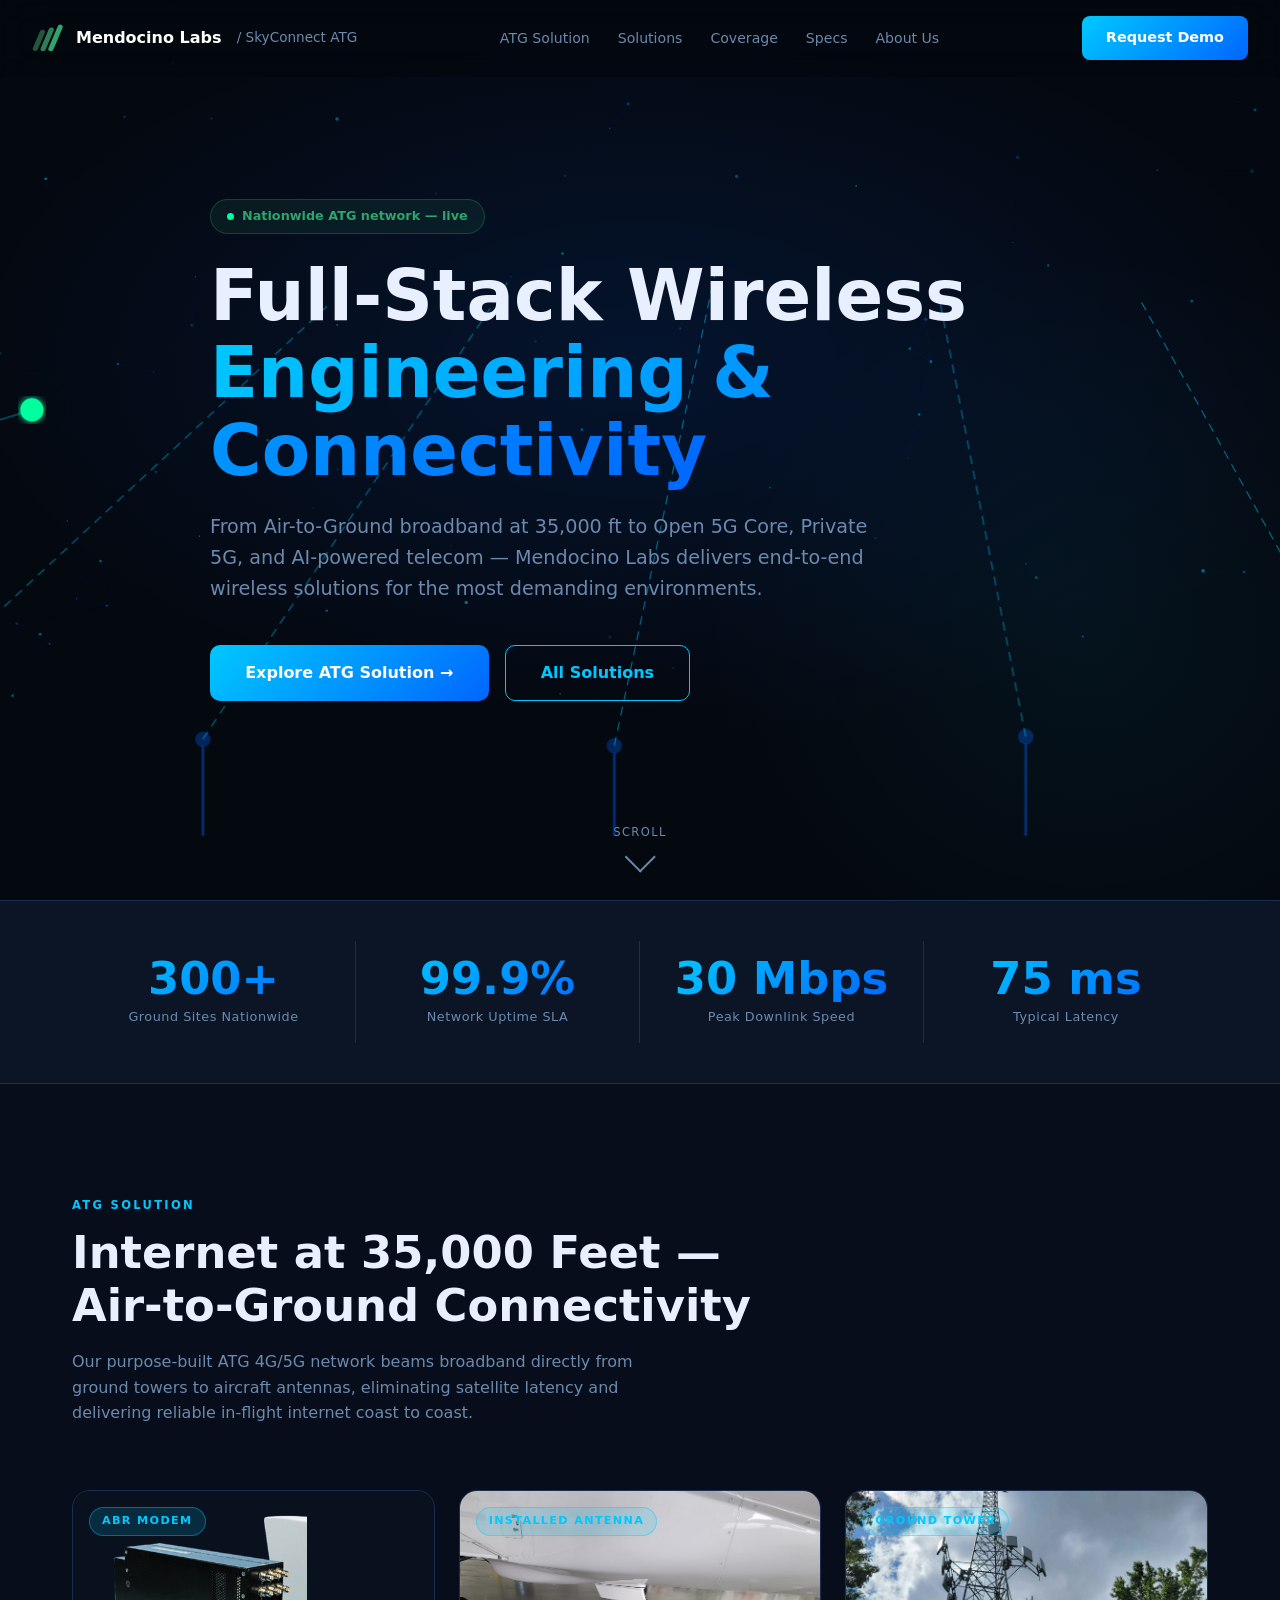
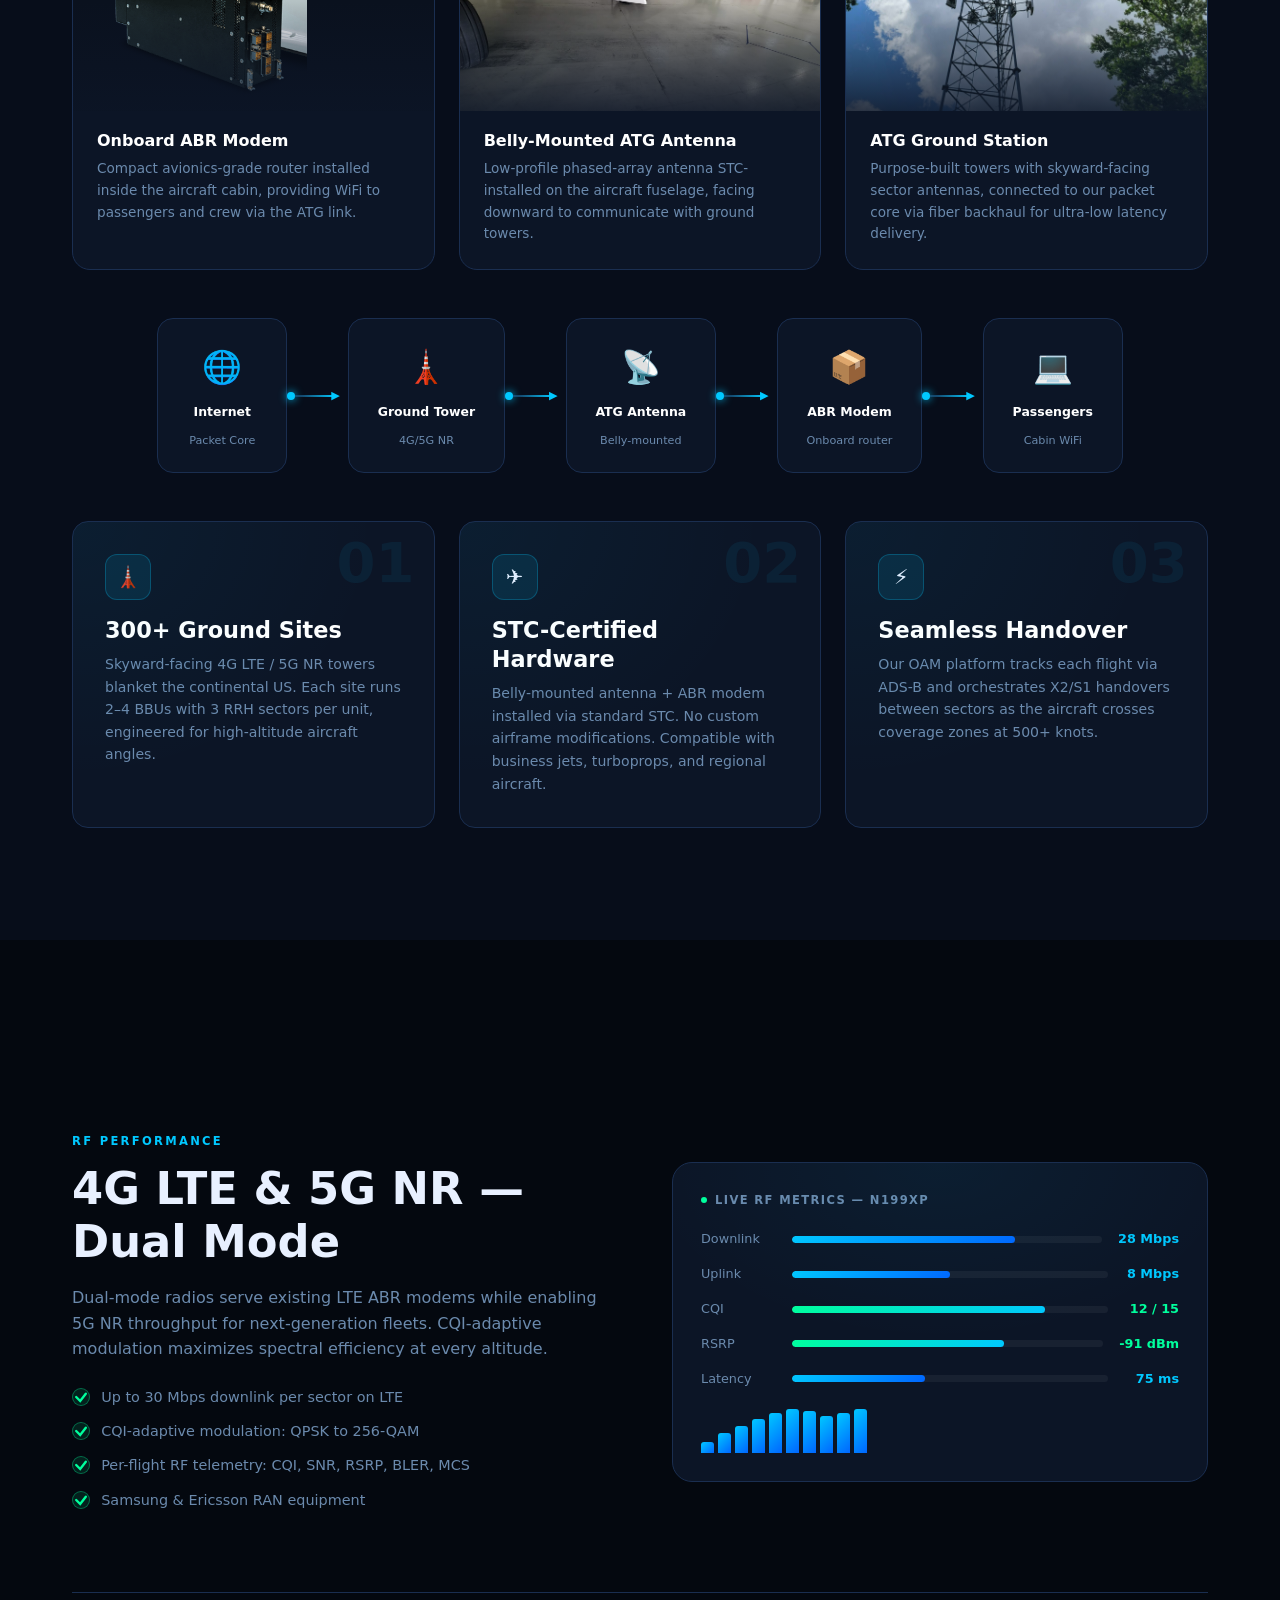
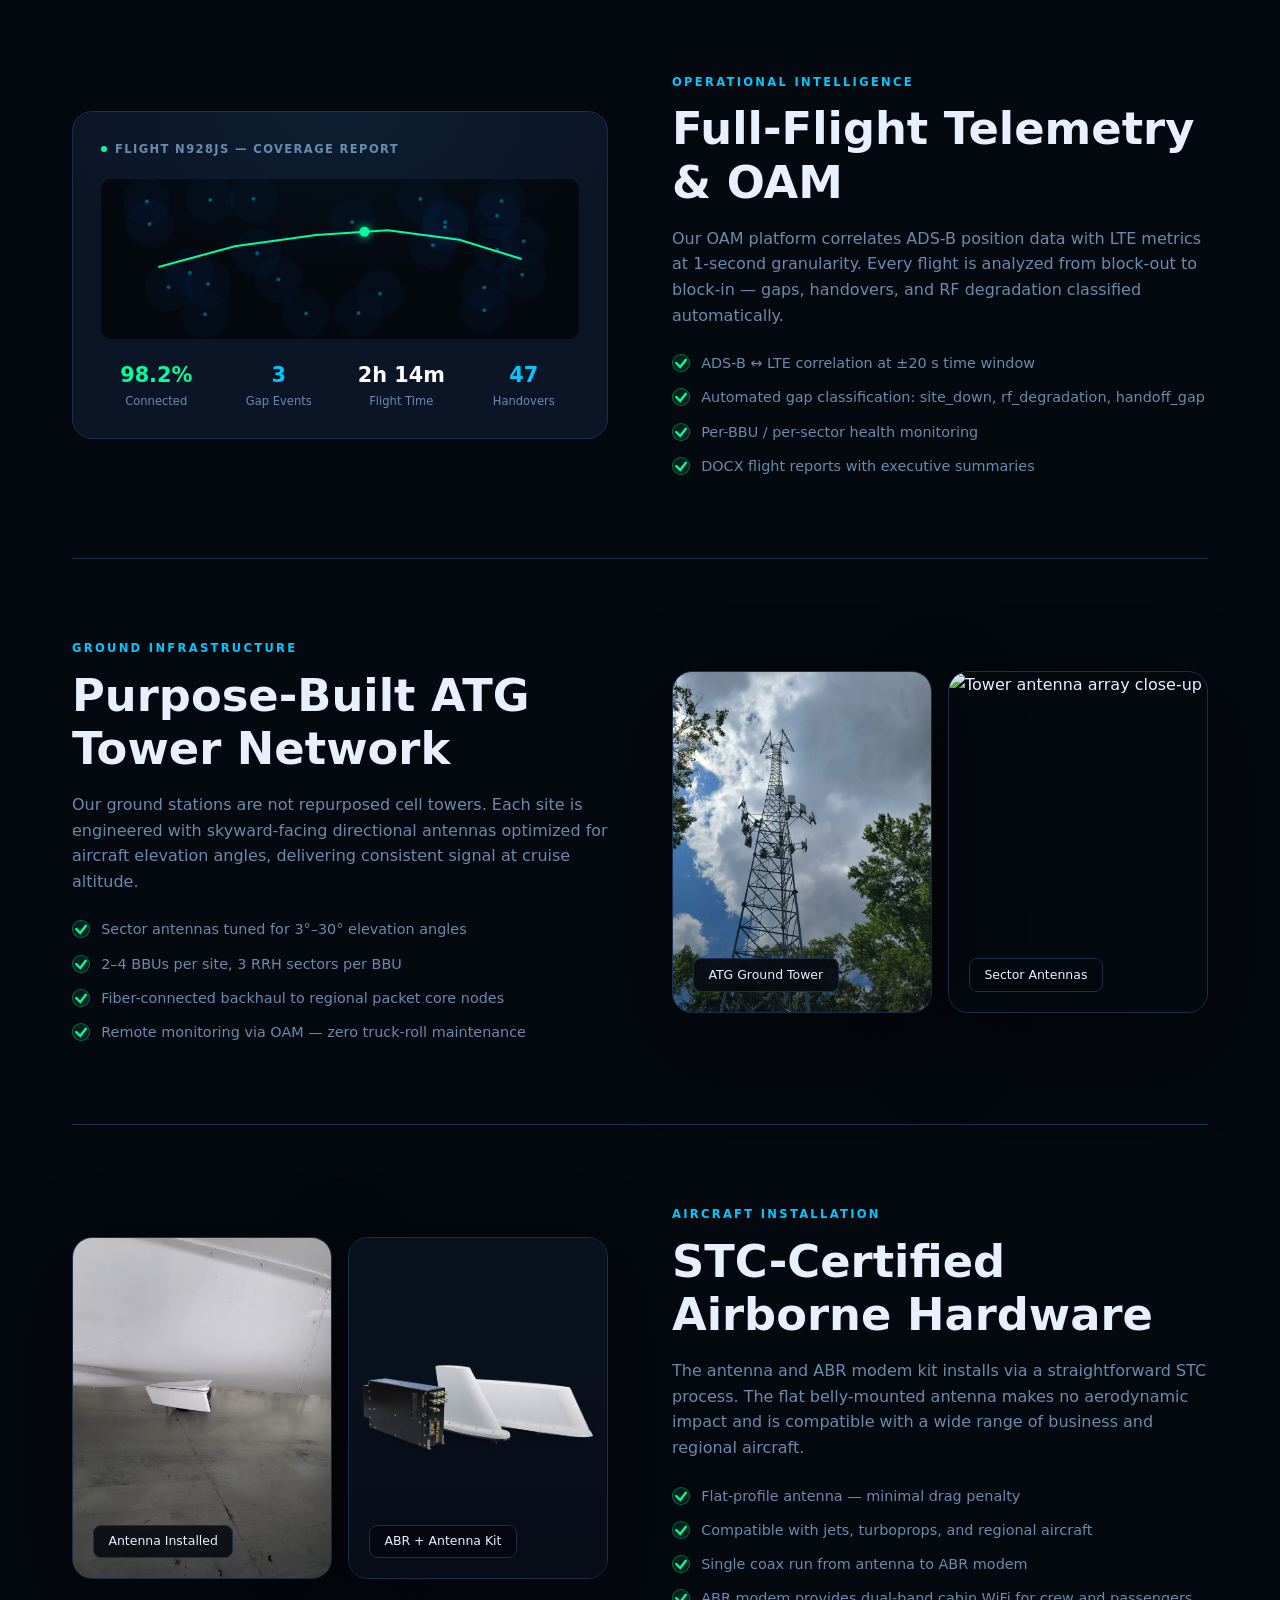
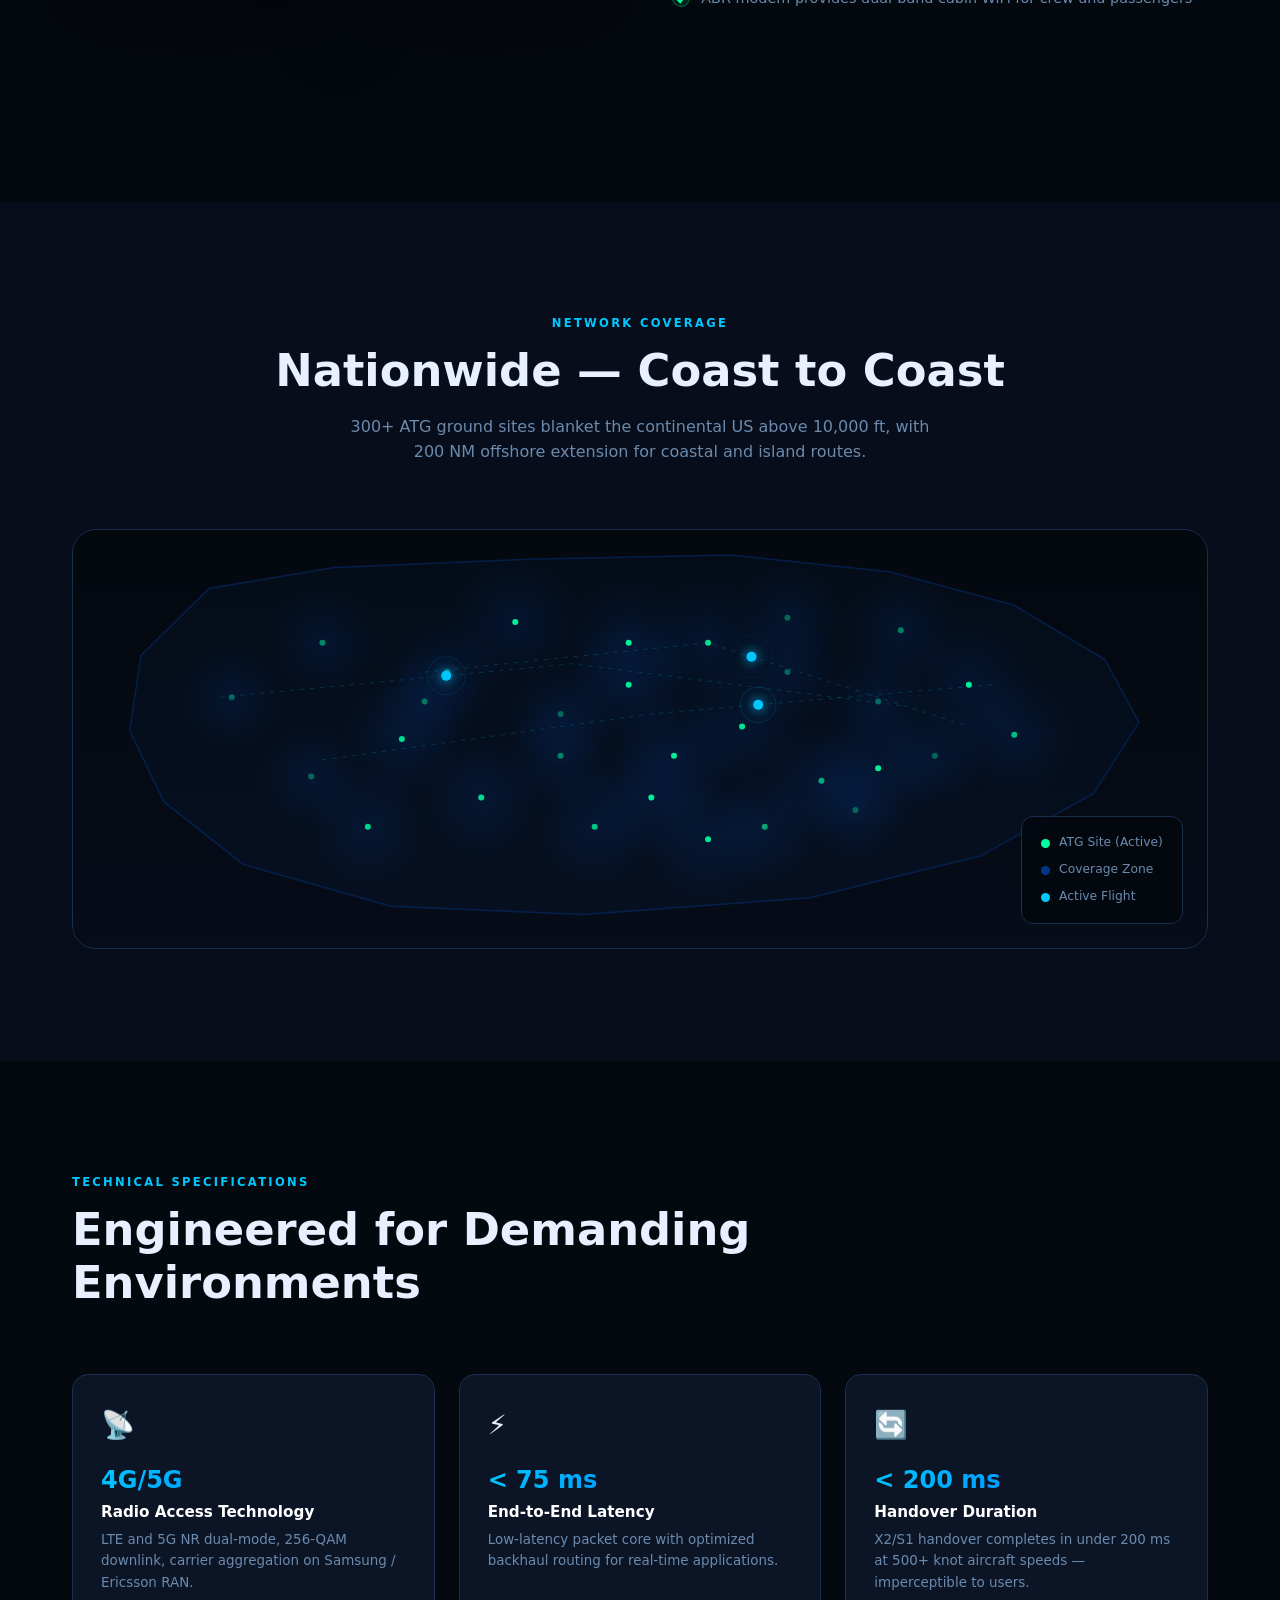
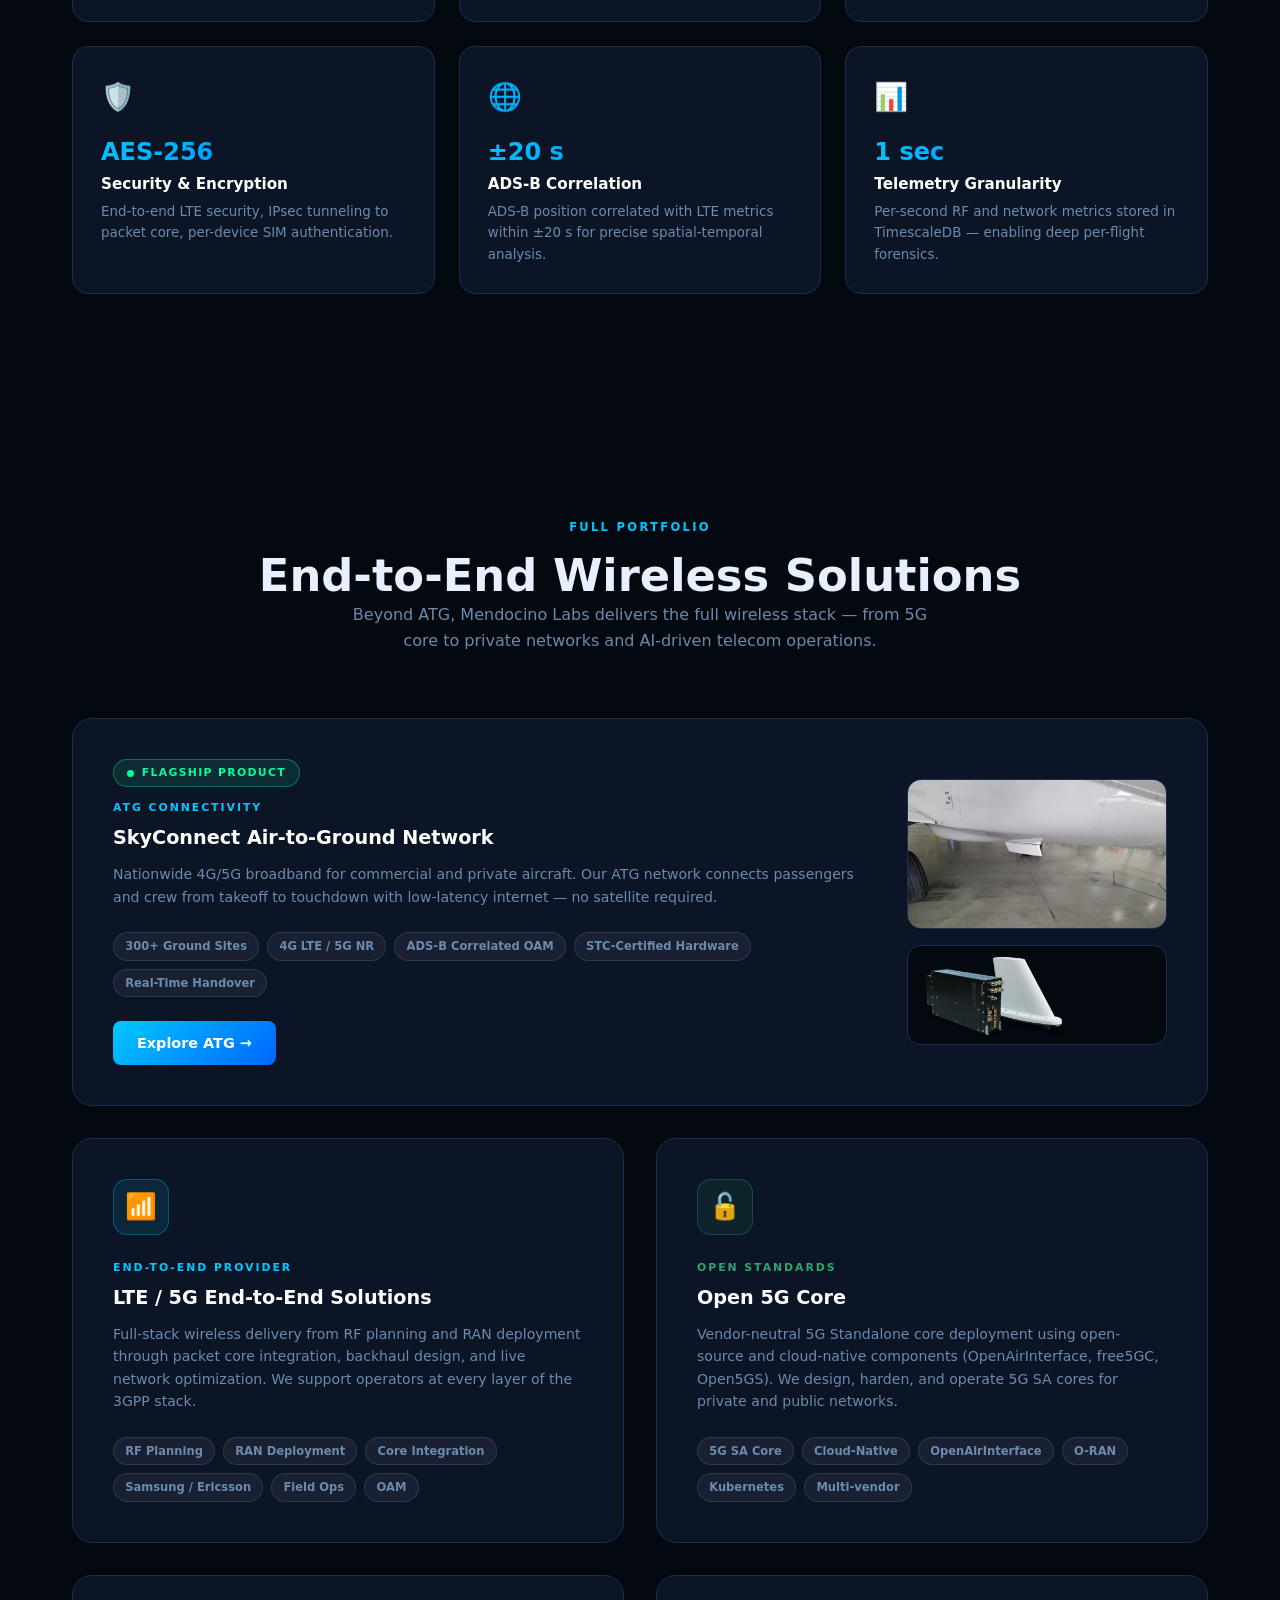
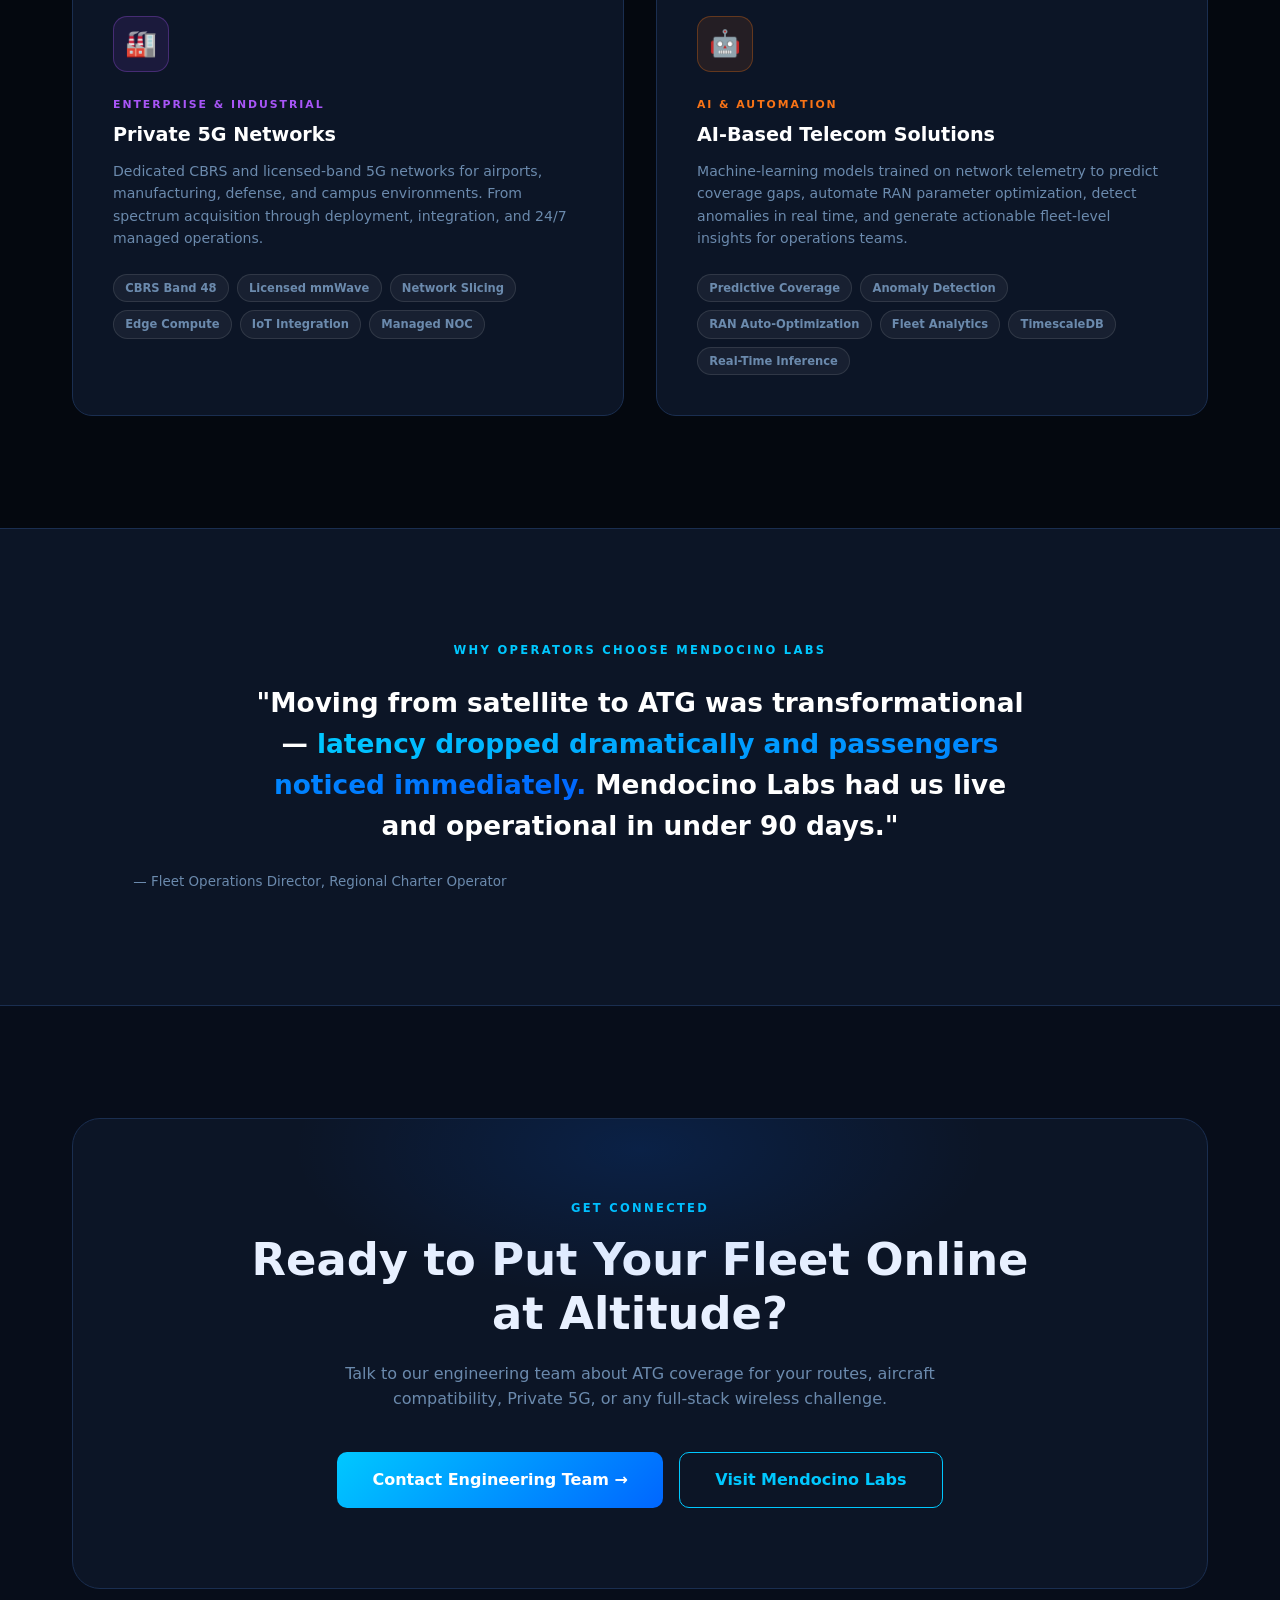
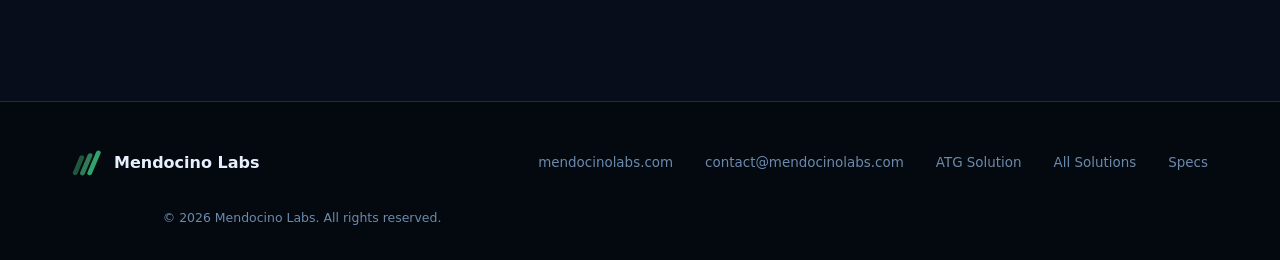
==== index.html @ 5a470712 "Move files to root, rename to index.html" ====
<!DOCTYPE html>
<html lang="en">
<head>
  <meta charset="UTF-8" />
  <meta name="viewport" content="width=device-width, initial-scale=1.0" />
  <title>Mendocino Labs — Wireless Engineering & Connectivity Solutions</title>
  <style>
    *, *::before, *::after { box-sizing: border-box; margin: 0; padding: 0; }
    :root {
      --bg:      #04080f;
      --bg2:     #070d1a;
      --surface: #0c1526;
      --border:  #1a2e50;
      --accent:  #00c8ff;
      --accent2: #0066ff;
      --accent3: #00ff9d;
      --green:   #30A46C;
      --text:    #e8f0ff;
      --muted:   #6b8aad;
      --white:   #ffffff;
      --grad1: linear-gradient(135deg, #00c8ff 0%, #0066ff 100%);
      --grad2: linear-gradient(135deg, #00ff9d 0%, #00c8ff 100%);
      --grad-green: linear-gradient(135deg, #30A46C 0%, #20573E 100%);
      --font: 'Inter', system-ui, -apple-system, sans-serif;
    }
    html { scroll-behavior: smooth; }
    body { font-family: var(--font); background: var(--bg); color: var(--text); overflow-x: hidden; line-height: 1.6; }
    a { color: inherit; text-decoration: none; }

    /* ── Typography ── */
    .label { font-size: 0.72rem; font-weight: 700; letter-spacing: 0.2em; text-transform: uppercase; color: var(--accent); }
    .label-green { color: var(--green); }
    h1 { font-size: clamp(2.2rem, 5.5vw, 5rem); font-weight: 800; line-height: 1.1; }
    h2 { font-size: clamp(1.7rem, 3.5vw, 3rem); font-weight: 700; line-height: 1.2; }
    h3 { font-size: clamp(1rem, 1.8vw, 1.4rem); font-weight: 600; line-height: 1.3; }
    p  { color: var(--muted); font-size: 1rem; max-width: 58ch; }

    /* ── Layout ── */
    .container { max-width: 1200px; margin: 0 auto; padding: 0 2rem; }
    .section    { padding: 7rem 0; position: relative; }
    .section--dark { background: var(--bg2); }

    /* ── Scroll reveal ── */
    .reveal       { opacity: 0; transform: translateY(40px); transition: opacity 0.8s ease, transform 0.8s ease; }
    .reveal-left  { opacity: 0; transform: translateX(-50px); transition: opacity 0.9s ease, transform 0.9s ease; }
    .reveal-right { opacity: 0; transform: translateX(50px);  transition: opacity 0.9s ease, transform 0.9s ease; }
    .reveal.visible, .reveal-left.visible, .reveal-right.visible { opacity: 1; transform: none; }
    .delay-1 { transition-delay: 0.10s; } .delay-2 { transition-delay: 0.20s; }
    .delay-3 { transition-delay: 0.32s; } .delay-4 { transition-delay: 0.45s; }
    .delay-5 { transition-delay: 0.60s; }

    /* ── Buttons ── */
    .btn {
      display: inline-flex; align-items: center; gap: 0.5rem;
      padding: 0.65rem 1.5rem; border-radius: 8px;
      font-size: 0.9rem; font-weight: 600; cursor: pointer; border: none;
      transition: transform 0.2s, box-shadow 0.2s;
    }
    .btn:hover { transform: translateY(-2px); }
    .btn-primary { background: var(--grad1); color: #fff; }
    .btn-primary:hover { box-shadow: 0 8px 30px rgba(0,200,255,0.3); }
    .btn-green { background: var(--grad-green); color: #fff; }
    .btn-green:hover { box-shadow: 0 8px 30px rgba(48,164,108,0.35); }
    .btn-outline { background: transparent; color: var(--accent); border: 1px solid var(--accent); }
    .btn-outline:hover { background: rgba(0,200,255,0.08); box-shadow: 0 8px 30px rgba(0,200,255,0.15); }
    .btn-lg { padding: 0.9rem 2.2rem; font-size: 1rem; border-radius: 10px; }

    /* ══════════════ NAV ══════════════ */
    nav {
      position: fixed; top: 0; left: 0; right: 0; z-index: 1000;
      padding: 1rem 2rem;
      display: flex; align-items: center; justify-content: space-between;
      background: rgba(4,8,15,0.7); backdrop-filter: blur(20px);
      border-bottom: 1px solid transparent;
      transition: border-color 0.3s, background 0.3s;
    }
    nav.scrolled { border-bottom-color: var(--border); background: rgba(4,8,15,0.92); }
    .nav-logo { display: flex; align-items: center; gap: 0.75rem; font-weight: 700; font-size: 1rem; }
    .nav-logo svg { flex-shrink: 0; }
    .nav-logo-text { color: var(--white); }
    .nav-logo-sub { color: var(--muted); font-weight: 400; margin-left: 0.2rem; font-size: 0.85rem; }
    .nav-links { display: flex; gap: 1.75rem; align-items: center; }
    .nav-links a { font-size: 0.88rem; color: var(--muted); transition: color 0.2s; }
    .nav-links a:hover { color: var(--white); }
    .nav-actions { display: flex; gap: 0.75rem; align-items: center; }

    /* ══════════════ HERO ══════════════ */
    #hero {
      position: relative; height: 100vh; min-height: 680px;
      display: flex; align-items: center; overflow: hidden;
    }
    #hero-canvas { position: absolute; inset: 0; width: 100%; height: 100%; }
    .hero-glow {
      position: absolute; inset: 0; pointer-events: none;
      background: radial-gradient(ellipse 80% 60% at 50% 40%, rgba(0,102,255,0.13) 0%, transparent 70%),
                  radial-gradient(ellipse 50% 70% at 85% 70%, rgba(0,200,255,0.06) 0%, transparent 60%);
    }
    .hero-content { position: relative; z-index: 10; max-width: 860px; }
    .hero-badge {
      display: inline-flex; align-items: center; gap: 0.5rem;
      padding: 0.38rem 1rem; margin-bottom: 1.5rem;
      background: rgba(48,164,108,0.1); border: 1px solid rgba(48,164,108,0.3);
      border-radius: 100px; font-size: 0.8rem; font-weight: 600; color: var(--green);
    }
    .badge-dot { width: 7px; height: 7px; background: var(--accent3); border-radius: 50%; animation: pulse 2s infinite; }
    @keyframes pulse { 0%,100%{opacity:1;transform:scale(1)} 50%{opacity:0.5;transform:scale(1.5)} }
    .hero-title { margin-bottom: 1.4rem; }
    .grad-text { background: var(--grad1); -webkit-background-clip: text; -webkit-text-fill-color: transparent; background-clip: text; }
    .grad-green { background: var(--grad-green); -webkit-background-clip: text; -webkit-text-fill-color: transparent; background-clip: text; }
    .hero-sub { font-size: clamp(1rem, 1.8vw, 1.2rem); color: var(--muted); margin-bottom: 2.5rem; max-width: 54ch; }
    .hero-actions { display: flex; gap: 1rem; flex-wrap: wrap; }
    .scroll-hint {
      position: absolute; bottom: 2rem; left: 50%; transform: translateX(-50%);
      display: flex; flex-direction: column; align-items: center; gap: 0.4rem;
      color: var(--muted); font-size: 0.72rem; letter-spacing: 0.12em;
    }
    .scroll-arrow {
      width: 22px; height: 22px; margin-top: -2px;
      border-right: 2px solid var(--muted); border-bottom: 2px solid var(--muted);
      transform: rotate(45deg); animation: bounce 1.8s ease-in-out infinite;
    }
    @keyframes bounce { 0%,100%{transform:rotate(45deg) translate(0,0);opacity:1} 50%{transform:rotate(45deg) translate(4px,4px);opacity:0.4} }

    /* ══════════════ STATS BAR ══════════════ */
    #stats-bar { background: var(--surface); border-top: 1px solid var(--border); border-bottom: 1px solid var(--border); padding: 2.5rem 0; }
    .stats-grid { display: grid; grid-template-columns: repeat(4,1fr); }
    .stat-item { padding: 1rem 2rem; text-align: center; border-right: 1px solid var(--border); }
    .stat-item:last-child { border-right: none; }
    .stat-number {
      font-size: clamp(1.8rem, 3.5vw, 2.8rem); font-weight: 800; line-height: 1;
      margin-bottom: 0.3rem; background: var(--grad1);
      -webkit-background-clip: text; -webkit-text-fill-color: transparent; background-clip: text;
    }
    .stat-label { font-size: 0.8rem; color: var(--muted); letter-spacing: 0.04em; }

    /* ══════════════ SECTION HEADER ══════════════ */
    .section-header { margin-bottom: 4rem; }
    .section-header .label { margin-bottom: 0.7rem; display: block; }
    .section-header h2 { margin-bottom: 1rem; }
    .section-header p { max-width: 60ch; }

    /* ══════════════ ATG — HOW IT WORKS ══════════════ */
    /* Equipment showcase */
    .equipment-showcase {
      display: grid; grid-template-columns: 1fr 1fr 1fr; gap: 1.5rem;
      margin: 3rem 0;
    }
    .equip-card {
      background: var(--surface); border: 1px solid var(--border); border-radius: 18px;
      overflow: hidden; position: relative;
      transition: border-color 0.3s, transform 0.3s, box-shadow 0.3s;
    }
    .equip-card:hover { border-color: rgba(0,200,255,0.5); transform: translateY(-6px); box-shadow: 0 20px 60px rgba(0,200,255,0.1); }
    .equip-img-wrap { position: relative; height: 220px; overflow: hidden; background: #0a111e; }
    .equip-img-wrap img { width: 100%; height: 100%; object-fit: cover; transition: transform 0.5s; }
    .equip-card:hover .equip-img-wrap img { transform: scale(1.05); }
    /* ABR crop — show only the black box (left portion of singleantenna.png) */
    .equip-img-wrap.abr-crop img {
      object-position: left center;
      object-fit: cover;
      width: 65%;
      margin-left: 0;
      filter: brightness(1.05) contrast(1.05);
    }
    .equip-img-wrap::after {
      content: ''; position: absolute; inset: 0;
      background: linear-gradient(to top, rgba(12,21,38,0.85) 0%, transparent 50%);
    }
    .equip-badge {
      position: absolute; top: 1rem; left: 1rem; z-index: 2;
      padding: 0.28rem 0.75rem; border-radius: 100px;
      font-size: 0.7rem; font-weight: 700; letter-spacing: 0.12em; text-transform: uppercase;
      background: rgba(0,200,255,0.15); border: 1px solid rgba(0,200,255,0.4); color: var(--accent);
    }
    .equip-body { padding: 1.25rem 1.5rem 1.5rem; }
    .equip-body h3 { color: var(--white); margin-bottom: 0.4rem; font-size: 1rem; }
    .equip-body p  { font-size: 0.85rem; max-width: none; }

    /* ATG architecture flow */
    .atg-flow {
      display: flex; align-items: center; justify-content: center;
      gap: 0; margin: 3rem 0 2rem; flex-wrap: wrap;
    }
    .flow-node {
      display: flex; flex-direction: column; align-items: center; gap: 0.6rem;
      padding: 1.4rem 1.8rem;
      background: var(--surface); border: 1px solid var(--border); border-radius: 16px;
      min-width: 130px; text-align: center;
      transition: border-color 0.3s;
    }
    .flow-node:hover { border-color: var(--accent); }
    .flow-icon { font-size: 2rem; }
    .flow-label { font-size: 0.78rem; font-weight: 600; color: var(--white); }
    .flow-sub   { font-size: 0.7rem; color: var(--muted); }
    .flow-arrow {
      display: flex; align-items: center; padding: 0 0.5rem;
      color: var(--accent); font-size: 1.4rem; position: relative;
    }
    .flow-arrow::before {
      content: ''; display: block; width: 40px; height: 2px;
      background: linear-gradient(90deg, var(--border), var(--accent));
    }
    .flow-arrow::after {
      content: '▶'; font-size: 0.7rem; color: var(--accent);
      margin-left: -4px;
    }
    .flow-arrow .signal-anim {
      position: absolute; top: 50%; left: 0; transform: translateY(-50%);
      width: 8px; height: 8px; border-radius: 50%;
      background: var(--accent); box-shadow: 0 0 8px var(--accent);
      animation: travel 1.8s linear infinite;
    }
    @keyframes travel { 0%{left:0;opacity:0} 10%{opacity:1} 90%{opacity:1} 100%{left:calc(100% - 8px);opacity:0} }

    /* Steps */
    .steps-grid { display: grid; grid-template-columns: repeat(3,1fr); gap: 1.5rem; margin-top: 3rem; }
    .step-card {
      background: var(--surface); border: 1px solid var(--border); border-radius: 16px;
      padding: 2rem; position: relative; overflow: hidden;
      transition: border-color 0.3s, transform 0.3s;
    }
    .step-card:hover { border-color: var(--accent); transform: translateY(-4px); }
    .step-card::before {
      content: ''; position: absolute; inset: 0;
      background: radial-gradient(ellipse at top left, rgba(0,200,255,0.05) 0%, transparent 60%);
      pointer-events: none;
    }
    .step-num { font-size: 3.5rem; font-weight: 900; color: rgba(0,200,255,0.07); position: absolute; top: 0.8rem; right: 1.2rem; line-height: 1; }
    .step-icon { width: 46px; height: 46px; background: rgba(0,200,255,0.1); border: 1px solid rgba(0,200,255,0.25); border-radius: 12px; display: flex; align-items: center; justify-content: center; font-size: 1.3rem; margin-bottom: 1rem; }
    .step-card h3 { color: var(--white); margin-bottom: 0.5rem; }
    .step-card p  { font-size: 0.88rem; max-width: none; }

    /* ══════════════ FEATURES ══════════════ */
    .feature-row { display: grid; grid-template-columns: 1fr 1fr; gap: 4rem; align-items: center; padding: 5rem 0; border-bottom: 1px solid var(--border); }
    .feature-row:last-child { border-bottom: none; }
    .feature-row.reverse .feature-visual { order: -1; }
    .feature-text .label { margin-bottom: 0.7rem; display: block; }
    .feature-text h2 { margin-bottom: 1rem; }
    .feature-text p  { margin-bottom: 1.5rem; }
    .bullets { list-style: none; display: flex; flex-direction: column; gap: 0.7rem; }
    .bullets li { display: flex; align-items: flex-start; gap: 0.7rem; font-size: 0.9rem; color: var(--muted); }
    .bullets li::before {
      content: ''; width: 18px; height: 18px; min-width: 18px; margin-top: 2px; border-radius: 50%;
      background: rgba(0,255,157,0.1) url("data:image/svg+xml,%3Csvg xmlns='http://www.w3.org/2000/svg' viewBox='0 0 10 10'%3E%3Cpath d='M2 5l2.5 2.5L8 3' stroke='%2300ff9d' stroke-width='1.5' fill='none' stroke-linecap='round'/%3E%3C/svg%3E") no-repeat center;
      border: 1px solid rgba(0,255,157,0.35);
    }

    /* Photo frame */
    .photo-frame {
      position: relative; border-radius: 20px; overflow: hidden;
      border: 1px solid var(--border);
      box-shadow: 0 30px 80px rgba(0,0,0,0.5);
    }
    .photo-frame img { width: 100%; height: 340px; object-fit: cover; display: block; }
    .photo-frame::after {
      content: ''; position: absolute; inset: 0;
      background: linear-gradient(to top, rgba(4,8,15,0.5) 0%, transparent 60%);
    }
    .photo-chip {
      position: absolute; bottom: 1.25rem; left: 1.25rem; z-index: 2;
      padding: 0.35rem 0.9rem; border-radius: 8px;
      background: rgba(4,8,15,0.85); backdrop-filter: blur(10px);
      border: 1px solid var(--border); font-size: 0.78rem; color: var(--text); font-weight: 500;
    }

    /* vis card */
    .vis-card {
      background: var(--surface); border: 1px solid var(--border); border-radius: 20px;
      padding: 1.75rem; position: relative; overflow: hidden;
    }
    .vis-card::after {
      content: ''; position: absolute; inset: 0;
      background: radial-gradient(ellipse 80% 80% at 50% 0%, rgba(0,200,255,0.05) 0%, transparent 70%);
      pointer-events: none;
    }
    .vis-title {
      font-size: 0.72rem; font-weight: 600; letter-spacing: 0.12em; text-transform: uppercase;
      color: var(--muted); margin-bottom: 1.25rem; display: flex; align-items: center; gap: 0.5rem;
    }
    .vis-title::before { content:''; width:6px; height:6px; background:var(--accent3); border-radius:50%; animation:pulse 2s infinite; }
    .metric-row { display: flex; align-items: center; gap: 1rem; margin-bottom: 0.9rem; }
    .metric-name { font-size: 0.8rem; color: var(--muted); min-width: 75px; }
    .metric-bar-wrap { flex:1; height: 7px; background: rgba(255,255,255,0.05); border-radius: 4px; overflow: hidden; }
    .metric-bar { height: 100%; border-radius: 4px; background: var(--grad1); animation: expand 2.2s ease-out forwards; }
    @keyframes expand { from{width:0%} }
    .metric-val { font-size: 0.8rem; font-weight: 600; color: var(--accent); min-width: 55px; text-align: right; }

    /* signal bars */
    .signal-bars { display: flex; align-items: flex-end; gap: 4px; height: 44px; margin-top: 1.25rem; }
    .signal-bar { width: 13px; background: var(--grad1); border-radius: 3px 3px 0 0; animation: sig 2.5s ease-in-out infinite alternate; }
    @keyframes sig { 0%{opacity:0.35} 100%{opacity:1} }

    /* ══════════════ COVERAGE MAP ══════════════ */
    #coverage { text-align: center; }
    .coverage-wrap { position: relative; background: var(--surface); border: 1px solid var(--border); border-radius: 24px; overflow: hidden; height: 420px; margin-top: 3rem; }
    #coverage-canvas { width: 100%; height: 100%; }
    .coverage-legend {
      position: absolute; bottom: 1.5rem; right: 1.5rem;
      background: rgba(4,8,15,0.88); backdrop-filter: blur(10px);
      border: 1px solid var(--border); border-radius: 12px; padding: 1rem 1.2rem;
      display: flex; flex-direction: column; gap: 0.45rem;
    }
    .leg-row { display: flex; align-items: center; gap: 0.55rem; font-size: 0.77rem; color: var(--muted); }
    .leg-dot { width: 9px; height: 9px; border-radius: 50%; }

    /* ══════════════ TECH SPECS ══════════════ */
    .specs-grid { display: grid; grid-template-columns: repeat(3,1fr); gap: 1.5rem; }
    .spec-card {
      background: var(--surface); border: 1px solid var(--border); border-radius: 16px;
      padding: 1.75rem; transition: border-color 0.3s, box-shadow 0.3s;
    }
    .spec-card:hover { border-color: rgba(0,200,255,0.4); box-shadow: 0 0 30px rgba(0,200,255,0.07); }
    .spec-icon { font-size: 1.7rem; margin-bottom: 0.9rem; }
    .spec-value { font-size: 1.5rem; font-weight: 800; background: var(--grad1); -webkit-background-clip: text; -webkit-text-fill-color: transparent; background-clip: text; margin-bottom: 0.2rem; }
    .spec-card h3 { font-size: 0.95rem; color: var(--white); margin-bottom: 0.4rem; }
    .spec-card p  { font-size: 0.84rem; max-width: none; }

    /* ══════════════ SOLUTIONS GRID ══════════════ */
    #solutions { background: var(--bg); }
    .solutions-intro { text-align: center; margin-bottom: 4rem; }
    .solutions-intro p { margin: 0 auto; }
    .solutions-grid { display: grid; grid-template-columns: repeat(2,1fr); gap: 2rem; }
    .sol-card {
      background: var(--surface); border: 1px solid var(--border); border-radius: 20px;
      padding: 2.5rem; position: relative; overflow: hidden;
      transition: border-color 0.3s, transform 0.3s, box-shadow 0.3s;
      cursor: default;
    }
    .sol-card:hover { transform: translateY(-6px); box-shadow: 0 24px 60px rgba(0,0,0,0.4); }
    .sol-card::before {
      content: ''; position: absolute; inset: 0; pointer-events: none;
      opacity: 0; transition: opacity 0.3s;
      background: radial-gradient(ellipse 80% 60% at 50% 0%, rgba(0,200,255,0.07) 0%, transparent 70%);
    }
    .sol-card:hover::before { opacity: 1; }

    /* per-card accent colors */
    .sol-card.sol-blue  { --sol-c: #00c8ff; }
    .sol-card.sol-green { --sol-c: #30A46C; }
    .sol-card.sol-purple{ --sol-c: #a855f7; }
    .sol-card.sol-orange{ --sol-c: #f97316; }
    .sol-card:hover { border-color: var(--sol-c); }
    .sol-card::before { background: radial-gradient(ellipse 80% 60% at 50% 0%, color-mix(in srgb, var(--sol-c) 12%, transparent) 0%, transparent 70%); }

    .sol-icon-wrap {
      width: 56px; height: 56px; border-radius: 14px; margin-bottom: 1.5rem;
      display: flex; align-items: center; justify-content: center; font-size: 1.6rem;
      border: 1px solid; transition: transform 0.3s;
    }
    .sol-card:hover .sol-icon-wrap { transform: scale(1.08); }
    .sol-blue  .sol-icon-wrap { background: rgba(0,200,255,0.1);  border-color: rgba(0,200,255,0.3);  }
    .sol-green .sol-icon-wrap { background: rgba(48,164,108,0.1); border-color: rgba(48,164,108,0.3); }
    .sol-purple.sol-icon-wrap, .sol-purple .sol-icon-wrap { background: rgba(168,85,247,0.1); border-color: rgba(168,85,247,0.3); }
    .sol-orange .sol-icon-wrap { background: rgba(249,115,22,0.1); border-color: rgba(249,115,22,0.3); }

    .sol-label { font-size: 0.68rem; font-weight: 700; letter-spacing: 0.18em; text-transform: uppercase; margin-bottom: 0.6rem; color: var(--sol-c); }
    .sol-card h3 { font-size: 1.2rem; color: var(--white); margin-bottom: 0.75rem; }
    .sol-card p  { font-size: 0.88rem; max-width: none; margin-bottom: 1.5rem; }
    .sol-tags { display: flex; flex-wrap: wrap; gap: 0.5rem; }
    .sol-tag {
      padding: 0.25rem 0.7rem; border-radius: 100px; font-size: 0.72rem; font-weight: 600;
      background: rgba(255,255,255,0.05); border: 1px solid rgba(255,255,255,0.1); color: var(--muted);
    }
    .sol-atg-banner {
      grid-column: 1 / -1;
      display: grid; grid-template-columns: 1fr auto; gap: 2rem; align-items: center;
    }
    .sol-atg-badge {
      display: inline-flex; align-items: center; gap: 0.5rem;
      padding: 0.28rem 0.8rem; border-radius: 100px; margin-bottom: 0.75rem;
      font-size: 0.68rem; font-weight: 700; letter-spacing: 0.12em; text-transform: uppercase;
      background: rgba(0,255,157,0.1); border: 1px solid rgba(0,255,157,0.35); color: var(--accent3);
    }

    /* ══════════════ QUOTE ══════════════ */
    #testimonial { text-align: center; background: var(--surface); border-top: 1px solid var(--border); border-bottom: 1px solid var(--border); }
    .quote-text { font-size: clamp(1.15rem, 2.2vw, 1.65rem); font-weight: 600; color: var(--white); line-height: 1.55; max-width: 780px; margin: 0 auto 1.5rem; }
    .hl { background: var(--grad1); -webkit-background-clip: text; -webkit-text-fill-color: transparent; background-clip: text; }
    .quote-attr { font-size: 0.84rem; color: var(--muted); }

    /* ══════════════ CTA ══════════════ */
    #cta { text-align: center; }
    .cta-card {
      background: var(--surface); border: 1px solid var(--border); border-radius: 28px;
      padding: 5rem 3rem; position: relative; overflow: hidden;
    }
    .cta-glow {
      position: absolute; width: 700px; height: 300px;
      background: radial-gradient(ellipse, rgba(0,102,255,0.15) 0%, transparent 70%);
      top: -120px; left: 50%; transform: translateX(-50%); pointer-events: none;
      animation: glow 4s ease-in-out infinite;
    }
    @keyframes glow { 0%,100%{opacity:0.6;transform:translateX(-50%) scale(1)} 50%{opacity:1;transform:translateX(-50%) scale(1.1)} }
    .cta-card .label { margin-bottom: 1rem; display: block; }
    .cta-card h2 { margin-bottom: 1.25rem; }
    .cta-card > p { margin: 0 auto 2.5rem; }
    .cta-actions { display: flex; gap: 1rem; justify-content: center; flex-wrap: wrap; }

    /* ══════════════ FOOTER ══════════════ */
    footer { background: var(--bg); border-top: 1px solid var(--border); padding: 3rem 0 2rem; }
    .footer-inner { display: flex; justify-content: space-between; align-items: center; flex-wrap: wrap; gap: 2rem; }
    .footer-brand { display: flex; align-items: center; gap: 0.75rem; font-weight: 700; }
    .footer-links { display: flex; gap: 2rem; flex-wrap: wrap; }
    .footer-links a { font-size: 0.84rem; color: var(--muted); transition: color 0.2s; }
    .footer-links a:hover { color: var(--white); }
    .footer-copy { font-size: 0.78rem; color: var(--muted); margin-top: 2rem; text-align: center; }

    /* ══════════════ RESPONSIVE ══════════════ */
    @media (max-width: 960px) {
      .equipment-showcase { grid-template-columns: 1fr 1fr; }
      .steps-grid { grid-template-columns: 1fr; }
      .feature-row { grid-template-columns: 1fr; gap: 2.5rem; }
      .feature-row.reverse .feature-visual { order: 0; }
      .specs-grid { grid-template-columns: 1fr 1fr; }
      .solutions-grid { grid-template-columns: 1fr; }
      .sol-atg-banner { grid-template-columns: 1fr; }
      .stats-grid { grid-template-columns: repeat(2,1fr); }
      .stat-item:nth-child(2) { border-right: none; }
      .stat-item:nth-child(3) { border-top: 1px solid var(--border); }
    }
    @media (max-width: 640px) {
      .equipment-showcase { grid-template-columns: 1fr; }
      .specs-grid { grid-template-columns: 1fr; }
      .nav-links { display: none; }
      .atg-flow { gap: 0.5rem; }
      .flow-arrow::before { width: 20px; }
    }
  </style>
</head>
<body>

<!-- ════════ NAV ════════ -->
<nav id="navbar">
  <div class="nav-logo">
    <!-- Mendocino Labs real SVG logo mark -->
    <svg width="32" height="28" viewBox="0 0 47 41" fill="none" xmlns="http://www.w3.org/2000/svg">
      <rect width="7.49952" height="41.7644" rx="3.74976" transform="matrix(0.954363 0.29865 -0.38984 0.920883 39.1313 0)" fill="#30A46C"/>
      <rect width="7.49952" height="37.5879" rx="3.74976" transform="matrix(0.954363 0.29865 -0.38984 0.920883 26.0781 4.0929)" fill="#2F7C57"/>
      <rect width="7.49952" height="33.4115" rx="3.74976" transform="matrix(0.954363 0.29865 -0.38984 0.920883 13.0254 7.36707)" fill="#20573E"/>
    </svg>
    <span class="nav-logo-text">Mendocino Labs</span>
    <span class="nav-logo-sub">/ SkyConnect ATG</span>
  </div>
  <div class="nav-links">
    <a href="#atg">ATG Solution</a>
    <a href="#solutions">Solutions</a>
    <a href="#coverage">Coverage</a>
    <a href="#specs">Specs</a>
    <a href="https://www.mendocinolabs.com" target="_blank">About Us</a>
  </div>
  <div class="nav-actions">
    <a href="#cta" class="btn btn-primary">Request Demo</a>
  </div>
</nav>

<!-- ════════ HERO ════════ -->
<section id="hero">
  <canvas id="hero-canvas"></canvas>
  <div class="hero-glow"></div>

  <!-- SVG flight path + animated plane -->
  <svg style="position:absolute;inset:0;width:100%;height:100%;pointer-events:none;z-index:5" viewBox="0 0 1440 700" preserveAspectRatio="xMidYMid slice">
    <defs>
      <filter id="gf"><feGaussianBlur stdDeviation="3" result="b"/><feMerge><feMergeNode in="b"/><feMergeNode in="SourceGraphic"/></feMerge></filter>
    </defs>
    <!-- towers -->
    <g opacity="0.45">
      <line x1="120" y1="650" x2="120" y2="575" stroke="#0066ff" stroke-width="2"/>
      <circle cx="120" cy="570" r="6" fill="#0066ff" opacity="0.7"/>
      <line x1="380" y1="650" x2="380" y2="580" stroke="#0066ff" stroke-width="2"/>
      <circle cx="380" cy="575" r="6" fill="#0066ff" opacity="0.7"/>
      <line x1="700" y1="650" x2="700" y2="585" stroke="#0066ff" stroke-width="2"/>
      <circle cx="700" cy="580" r="6" fill="#0066ff" opacity="0.7"/>
      <line x1="1020" y1="650" x2="1020" y2="578" stroke="#0066ff" stroke-width="2"/>
      <circle cx="1020" cy="573" r="6" fill="#0066ff" opacity="0.7"/>
      <line x1="1300" y1="650" x2="1300" y2="582" stroke="#0066ff" stroke-width="2"/>
      <circle cx="1300" cy="577" r="6" fill="#0066ff" opacity="0.7"/>
    </g>
    <g id="sig-beams" opacity="0" style="transition:opacity 1.5s ease">
      <line x1="120" y1="570" x2="480" y2="235" stroke="#00c8ff" stroke-width="1" stroke-dasharray="7 5" opacity="0.45"/>
      <line x1="380" y1="575" x2="620" y2="215" stroke="#00c8ff" stroke-width="1" stroke-dasharray="7 5" opacity="0.45"/>
      <line x1="700" y1="580" x2="780" y2="205" stroke="#00c8ff" stroke-width="1" stroke-dasharray="7 5" opacity="0.45"/>
      <line x1="1020" y1="573" x2="950" y2="218" stroke="#00c8ff" stroke-width="1" stroke-dasharray="7 5" opacity="0.45"/>
      <line x1="1300" y1="577" x2="1110" y2="235" stroke="#00c8ff" stroke-width="1" stroke-dasharray="7 5" opacity="0.45"/>
    </g>
    <path id="trail" fill="none" stroke="#00c8ff" stroke-width="1.5" stroke-dasharray="8 6" opacity="0.3"
      d="M 80 360 C 200 345, 360 275, 510 235 S 770 198, 920 212 S 1160 238, 1390 305"/>
    <circle id="plane-dot" r="9" fill="#00ff9d" filter="url(#gf)"/>
    <circle id="plane-ring" r="9" fill="none" stroke="#00ff9d" stroke-width="1.2" opacity="0"/>
  </svg>

  <div class="container">
    <div class="hero-content">
      <div class="hero-badge"><div class="badge-dot"></div>Nationwide ATG network — live</div>
      <h1 class="hero-title">
        Full-Stack Wireless<br>
        <span class="grad-text">Engineering & Connectivity</span>
      </h1>
      <p class="hero-sub">
        From Air-to-Ground broadband at 35,000 ft to Open 5G Core, Private 5G,
        and AI-powered telecom — Mendocino Labs delivers end-to-end wireless
        solutions for the most demanding environments.
      </p>
      <div class="hero-actions">
        <a href="#atg" class="btn btn-primary btn-lg">Explore ATG Solution →</a>
        <a href="#solutions" class="btn btn-outline btn-lg">All Solutions</a>
      </div>
    </div>
  </div>
  <div class="scroll-hint"><span>SCROLL</span><div class="scroll-arrow"></div></div>
</section>

<!-- ════════ STATS ════════ -->
<section id="stats-bar">
  <div class="container">
    <div class="stats-grid">
      <div class="stat-item reveal delay-1">
        <div class="stat-number" data-target="300" data-suffix="+">0</div>
        <div class="stat-label">Ground Sites Nationwide</div>
      </div>
      <div class="stat-item reveal delay-2">
        <div class="stat-number" data-target="99" data-suffix=".9%">0</div>
        <div class="stat-label">Network Uptime SLA</div>
      </div>
      <div class="stat-item reveal delay-3">
        <div class="stat-number" data-target="30" data-suffix=" Mbps">0</div>
        <div class="stat-label">Peak Downlink Speed</div>
      </div>
      <div class="stat-item reveal delay-4">
        <div class="stat-number" data-target="75" data-suffix=" ms">0</div>
        <div class="stat-label">Typical Latency</div>
      </div>
    </div>
  </div>
</section>

<!-- ════════ ATG — HOW IT WORKS ════════ -->
<section id="atg" class="section section--dark">
  <div class="container">
    <div class="section-header reveal">
      <span class="label">ATG Solution</span>
      <h2>Internet at 35,000 Feet —<br>Air-to-Ground Connectivity</h2>
      <p>Our purpose-built ATG 4G/5G network beams broadband directly from
         ground towers to aircraft antennas, eliminating satellite latency
         and delivering reliable in-flight internet coast to coast.</p>
    </div>

    <!-- Real equipment photos -->
    <div class="equipment-showcase">
      <!-- ABR unit — cropped from singleantenna.png -->
      <div class="equip-card reveal delay-1">
        <div class="equip-img-wrap abr-crop">
          <span class="equip-badge">ABR Modem</span>
          <img src="content/singleantenna.png" alt="ABR modem unit — onboard router" loading="lazy"/>
        </div>
        <div class="equip-body">
          <h3>Onboard ABR Modem</h3>
          <p>Compact avionics-grade router installed inside the aircraft cabin,
             providing WiFi to passengers and crew via the ATG link.</p>
        </div>
      </div>

      <!-- Antenna installed on plane belly -->
      <div class="equip-card reveal delay-2">
        <div class="equip-img-wrap">
          <span class="equip-badge">Installed Antenna</span>
          <img src="content/antennaonplane_2.jpeg" alt="ATG antenna installed on aircraft belly" loading="lazy"/>
        </div>
        <div class="equip-body">
          <h3>Belly-Mounted ATG Antenna</h3>
          <p>Low-profile phased-array antenna STC-installed on the aircraft
             fuselage, facing downward to communicate with ground towers.</p>
        </div>
      </div>

      <!-- Ground tower -->
      <div class="equip-card reveal delay-3">
        <div class="equip-img-wrap">
          <span class="equip-badge">Ground Tower</span>
          <img src="content/groundTower.jpg" alt="ATG ground tower" loading="lazy"/>
        </div>
        <div class="equip-body">
          <h3>ATG Ground Station</h3>
          <p>Purpose-built towers with skyward-facing sector antennas,
             connected to our packet core via fiber backhaul for ultra-low
             latency delivery.</p>
        </div>
      </div>
    </div>

    <!-- Signal flow diagram -->
    <div class="atg-flow reveal delay-2">
      <div class="flow-node">
        <div class="flow-icon">🌐</div>
        <div class="flow-label">Internet</div>
        <div class="flow-sub">Packet Core</div>
      </div>
      <div class="flow-arrow"><div class="signal-anim"></div></div>
      <div class="flow-node">
        <div class="flow-icon">🗼</div>
        <div class="flow-label">Ground Tower</div>
        <div class="flow-sub">4G/5G NR</div>
      </div>
      <div class="flow-arrow"><div class="signal-anim" style="animation-delay:0.6s"></div></div>
      <div class="flow-node">
        <div class="flow-icon">📡</div>
        <div class="flow-label">ATG Antenna</div>
        <div class="flow-sub">Belly-mounted</div>
      </div>
      <div class="flow-arrow"><div class="signal-anim" style="animation-delay:1.2s"></div></div>
      <div class="flow-node">
        <div class="flow-icon">📦</div>
        <div class="flow-label">ABR Modem</div>
        <div class="flow-sub">Onboard router</div>
      </div>
      <div class="flow-arrow"><div class="signal-anim" style="animation-delay:1.8s"></div></div>
      <div class="flow-node">
        <div class="flow-icon">💻</div>
        <div class="flow-label">Passengers</div>
        <div class="flow-sub">Cabin WiFi</div>
      </div>
    </div>

    <!-- 3 steps -->
    <div class="steps-grid">
      <div class="step-card reveal delay-1">
        <div class="step-num">01</div>
        <div class="step-icon">🗼</div>
        <h3>300+ Ground Sites</h3>
        <p>Skyward-facing 4G LTE / 5G NR towers blanket the continental US.
           Each site runs 2–4 BBUs with 3 RRH sectors per unit, engineered
           for high-altitude aircraft angles.</p>
      </div>
      <div class="step-card reveal delay-2">
        <div class="step-num">02</div>
        <div class="step-icon">✈️</div>
        <h3>STC-Certified Hardware</h3>
        <p>Belly-mounted antenna + ABR modem installed via standard STC.
           No custom airframe modifications. Compatible with business jets,
           turboprops, and regional aircraft.</p>
      </div>
      <div class="step-card reveal delay-3">
        <div class="step-num">03</div>
        <div class="step-icon">⚡</div>
        <h3>Seamless Handover</h3>
        <p>Our OAM platform tracks each flight via ADS-B and orchestrates
           X2/S1 handovers between sectors as the aircraft crosses coverage
           zones at 500+ knots.</p>
      </div>
    </div>
  </div>
</section>

<!-- ════════ FEATURES ════════ -->
<section id="features" class="section">
  <div class="container">

    <!-- Feature 1: RF Performance -->
    <div class="feature-row">
      <div class="feature-text reveal-left">
        <span class="label">RF Performance</span>
        <h2>4G LTE & 5G NR — Dual Mode</h2>
        <p>Dual-mode radios serve existing LTE ABR modems while enabling 5G NR
           throughput for next-generation fleets. CQI-adaptive modulation
           maximizes spectral efficiency at every altitude.</p>
        <ul class="bullets">
          <li>Up to 30 Mbps downlink per sector on LTE</li>
          <li>CQI-adaptive modulation: QPSK to 256-QAM</li>
          <li>Per-flight RF telemetry: CQI, SNR, RSRP, BLER, MCS</li>
          <li>Samsung & Ericsson RAN equipment</li>
        </ul>
      </div>
      <div class="feature-visual reveal-right">
        <div class="vis-card">
          <div class="vis-title">Live RF Metrics — N199XP</div>
          <div class="metric-row"><span class="metric-name">Downlink</span><div class="metric-bar-wrap"><div class="metric-bar" style="width:72%"></div></div><span class="metric-val">28 Mbps</span></div>
          <div class="metric-row"><span class="metric-name">Uplink</span><div class="metric-bar-wrap"><div class="metric-bar" style="width:50%;animation-delay:0.2s"></div></div><span class="metric-val">8 Mbps</span></div>
          <div class="metric-row"><span class="metric-name">CQI</span><div class="metric-bar-wrap"><div class="metric-bar" style="width:80%;animation-delay:0.4s;background:var(--grad2)"></div></div><span class="metric-val" style="color:var(--accent3)">12 / 15</span></div>
          <div class="metric-row"><span class="metric-name">RSRP</span><div class="metric-bar-wrap"><div class="metric-bar" style="width:68%;animation-delay:0.6s;background:var(--grad2)"></div></div><span class="metric-val" style="color:var(--accent3)">-91 dBm</span></div>
          <div class="metric-row"><span class="metric-name">Latency</span><div class="metric-bar-wrap"><div class="metric-bar" style="width:42%;animation-delay:0.8s"></div></div><span class="metric-val">75 ms</span></div>
          <div class="signal-bars">
            <div class="signal-bar" style="height:25%;animation-delay:0s"></div>
            <div class="signal-bar" style="height:45%;animation-delay:0.15s"></div>
            <div class="signal-bar" style="height:62%;animation-delay:0.3s"></div>
            <div class="signal-bar" style="height:78%;animation-delay:0.45s"></div>
            <div class="signal-bar" style="height:90%;animation-delay:0.6s"></div>
            <div class="signal-bar" style="height:100%;animation-delay:0.75s"></div>
            <div class="signal-bar" style="height:95%;animation-delay:0.9s"></div>
            <div class="signal-bar" style="height:85%;animation-delay:1.05s"></div>
            <div class="signal-bar" style="height:90%;animation-delay:1.2s"></div>
            <div class="signal-bar" style="height:100%;animation-delay:1.35s"></div>
          </div>
        </div>
      </div>
    </div>

    <!-- Feature 2: OAM + flight analysis -->
    <div class="feature-row reverse">
      <div class="feature-text reveal-right">
        <span class="label">Operational Intelligence</span>
        <h2>Full-Flight Telemetry & OAM</h2>
        <p>Our OAM platform correlates ADS-B position data with LTE metrics
           at 1-second granularity. Every flight is analyzed from block-out
           to block-in — gaps, handovers, and RF degradation classified automatically.</p>
        <ul class="bullets">
          <li>ADS-B ↔ LTE correlation at ±20 s time window</li>
          <li>Automated gap classification: site_down, rf_degradation, handoff_gap</li>
          <li>Per-BBU / per-sector health monitoring</li>
          <li>DOCX flight reports with executive summaries</li>
        </ul>
      </div>
      <div class="feature-visual reveal-left">
        <div class="vis-card">
          <div class="vis-title">Flight N928JS — Coverage Report</div>
          <div style="position:relative;height:160px;background:var(--bg);border-radius:10px;overflow:hidden;margin-bottom:1.25rem">
            <canvas id="mini-map-canvas" style="width:100%;height:100%"></canvas>
          </div>
          <div style="display:grid;grid-template-columns:repeat(4,1fr);gap:0.75rem;text-align:center">
            <div><div style="font-size:1.3rem;font-weight:800;color:var(--accent3)">98.2%</div><div style="font-size:0.72rem;color:var(--muted)">Connected</div></div>
            <div><div style="font-size:1.3rem;font-weight:800;color:var(--accent)">3</div><div style="font-size:0.72rem;color:var(--muted)">Gap Events</div></div>
            <div><div style="font-size:1.3rem;font-weight:800;color:var(--white)">2h 14m</div><div style="font-size:0.72rem;color:var(--muted)">Flight Time</div></div>
            <div><div style="font-size:1.3rem;font-weight:800;color:var(--accent)">47</div><div style="font-size:0.72rem;color:var(--muted)">Handovers</div></div>
          </div>
        </div>
      </div>
    </div>

    <!-- Feature 3: tower + antenna photo -->
    <div class="feature-row">
      <div class="feature-text reveal-left">
        <span class="label">Ground Infrastructure</span>
        <h2>Purpose-Built ATG Tower Network</h2>
        <p>Our ground stations are not repurposed cell towers. Each site is
           engineered with skyward-facing directional antennas optimized for
           aircraft elevation angles, delivering consistent signal at cruise altitude.</p>
        <ul class="bullets">
          <li>Sector antennas tuned for 3°–30° elevation angles</li>
          <li>2–4 BBUs per site, 3 RRH sectors per BBU</li>
          <li>Fiber-connected backhaul to regional packet core nodes</li>
          <li>Remote monitoring via OAM — zero truck-roll maintenance</li>
        </ul>
      </div>
      <div class="feature-visual reveal-right" style="display:grid;grid-template-columns:1fr 1fr;gap:1rem">
        <div class="photo-frame">
          <img src="content/groundTower.jpg" alt="ATG ground tower" loading="lazy"/>
          <span class="photo-chip">ATG Ground Tower</span>
        </div>
        <div class="photo-frame">
          <img src="content/Antenna.jpg" alt="Tower antenna array close-up" loading="lazy"/>
          <span class="photo-chip">Sector Antennas</span>
        </div>
      </div>
    </div>

    <!-- Feature 4: plane antenna install photos -->
    <div class="feature-row reverse">
      <div class="feature-text reveal-right">
        <span class="label">Aircraft Installation</span>
        <h2>STC-Certified Airborne Hardware</h2>
        <p>The antenna and ABR modem kit installs via a straightforward STC
           process. The flat belly-mounted antenna makes no aerodynamic impact
           and is compatible with a wide range of business and regional aircraft.</p>
        <ul class="bullets">
          <li>Flat-profile antenna — minimal drag penalty</li>
          <li>Compatible with jets, turboprops, and regional aircraft</li>
          <li>Single coax run from antenna to ABR modem</li>
          <li>ABR modem provides dual-band cabin WiFi for crew and passengers</li>
        </ul>
      </div>
      <div class="feature-visual reveal-left" style="display:grid;grid-template-columns:1fr 1fr;gap:1rem">
        <div class="photo-frame">
          <img src="content/antennaonplane_2.jpeg" alt="ATG antenna installed on plane belly" loading="lazy"/>
          <span class="photo-chip">Antenna Installed</span>
        </div>
        <div class="photo-frame">
          <!-- ABR + antenna product shot -->
          <img src="content/DUAL_system.png" alt="ABR modem and dual antenna system" loading="lazy" style="object-fit:contain;background:#0a111e"/>
          <span class="photo-chip">ABR + Antenna Kit</span>
        </div>
      </div>
    </div>

  </div>
</section>

<!-- ════════ COVERAGE MAP ════════ -->
<section id="coverage" class="section section--dark">
  <div class="container">
    <div class="section-header reveal" style="text-align:center">
      <span class="label">Network Coverage</span>
      <h2>Nationwide — Coast to Coast</h2>
      <p style="margin:0 auto">300+ ATG ground sites blanket the continental US above 10,000 ft,
         with 200 NM offshore extension for coastal and island routes.</p>
    </div>
    <div class="coverage-wrap reveal delay-2">
      <canvas id="coverage-canvas"></canvas>
      <div class="coverage-legend">
        <div class="leg-row"><div class="leg-dot" style="background:#00ff9d"></div>ATG Site (Active)</div>
        <div class="leg-row"><div class="leg-dot" style="background:#0066ff;opacity:0.5"></div>Coverage Zone</div>
        <div class="leg-row"><div class="leg-dot" style="background:#00c8ff"></div>Active Flight</div>
      </div>
    </div>
  </div>
</section>

<!-- ════════ TECH SPECS ════════ -->
<section id="specs" class="section">
  <div class="container">
    <div class="section-header reveal">
      <span class="label">Technical Specifications</span>
      <h2>Engineered for Demanding<br>Environments</h2>
    </div>
    <div class="specs-grid">
      <div class="spec-card reveal delay-1"><div class="spec-icon">📡</div><div class="spec-value">4G/5G</div><h3>Radio Access Technology</h3><p>LTE and 5G NR dual-mode, 256-QAM downlink, carrier aggregation on Samsung / Ericsson RAN.</p></div>
      <div class="spec-card reveal delay-2"><div class="spec-icon">⚡</div><div class="spec-value">&lt; 75 ms</div><h3>End-to-End Latency</h3><p>Low-latency packet core with optimized backhaul routing for real-time applications.</p></div>
      <div class="spec-card reveal delay-3"><div class="spec-icon">🔄</div><div class="spec-value">&lt; 200 ms</div><h3>Handover Duration</h3><p>X2/S1 handover completes in under 200 ms at 500+ knot aircraft speeds — imperceptible to users.</p></div>
      <div class="spec-card reveal delay-1"><div class="spec-icon">🛡️</div><div class="spec-value">AES-256</div><h3>Security & Encryption</h3><p>End-to-end LTE security, IPsec tunneling to packet core, per-device SIM authentication.</p></div>
      <div class="spec-card reveal delay-2"><div class="spec-icon">🌐</div><div class="spec-value">±20 s</div><h3>ADS-B Correlation</h3><p>ADS-B position correlated with LTE metrics within ±20 s for precise spatial-temporal analysis.</p></div>
      <div class="spec-card reveal delay-3"><div class="spec-icon">📊</div><div class="spec-value">1 sec</div><h3>Telemetry Granularity</h3><p>Per-second RF and network metrics stored in TimescaleDB — enabling deep per-flight forensics.</p></div>
    </div>
  </div>
</section>

<!-- ════════ ALL SOLUTIONS ════════ -->
<section id="solutions" class="section section--dark">
  <div class="container">
    <div class="solutions-intro reveal">
      <span class="label" style="display:block;margin-bottom:0.75rem">Full Portfolio</span>
      <h2>End-to-End Wireless Solutions</h2>
      <p>Beyond ATG, Mendocino Labs delivers the full wireless stack — from 5G core
         to private networks and AI-driven telecom operations.</p>
    </div>

    <div class="solutions-grid" style="margin-top:3rem">

      <!-- ATG — featured full-width -->
      <div class="sol-card sol-blue sol-atg-banner reveal delay-1">
        <div>
          <div class="sol-atg-badge"><div class="badge-dot"></div>Flagship Product</div>
          <div class="sol-label">ATG Connectivity</div>
          <h3>SkyConnect Air-to-Ground Network</h3>
          <p>Nationwide 4G/5G broadband for commercial and private aircraft. Our ATG network
             connects passengers and crew from takeoff to touchdown with low-latency internet —
             no satellite required.</p>
          <div class="sol-tags" style="margin-bottom:1.5rem">
            <span class="sol-tag">300+ Ground Sites</span>
            <span class="sol-tag">4G LTE / 5G NR</span>
            <span class="sol-tag">ADS-B Correlated OAM</span>
            <span class="sol-tag">STC-Certified Hardware</span>
            <span class="sol-tag">Real-Time Handover</span>
          </div>
          <a href="#atg" class="btn btn-primary">Explore ATG →</a>
        </div>
        <div style="display:flex;flex-direction:column;gap:1rem;min-width:260px">
          <div style="background:var(--bg);border:1px solid var(--border);border-radius:14px;overflow:hidden;height:150px">
            <img src="content/antennaonplane_2.jpeg" alt="ATG antenna on aircraft" style="width:100%;height:100%;object-fit:cover"/>
          </div>
          <div style="background:var(--bg);border:1px solid var(--border);border-radius:14px;overflow:hidden;height:100px">
            <img src="content/singleantenna.png" alt="ABR modem" style="width:65%;height:100%;object-fit:cover;object-position:left center"/>
          </div>
        </div>
      </div>

      <!-- LTE/5G E2E -->
      <div class="sol-card sol-blue reveal delay-1">
        <div class="sol-icon-wrap">📶</div>
        <div class="sol-label">End-to-End Provider</div>
        <h3>LTE / 5G End-to-End Solutions</h3>
        <p>Full-stack wireless delivery from RF planning and RAN deployment through
           packet core integration, backhaul design, and live network optimization.
           We support operators at every layer of the 3GPP stack.</p>
        <div class="sol-tags">
          <span class="sol-tag">RF Planning</span>
          <span class="sol-tag">RAN Deployment</span>
          <span class="sol-tag">Core Integration</span>
          <span class="sol-tag">Samsung / Ericsson</span>
          <span class="sol-tag">Field Ops</span>
          <span class="sol-tag">OAM</span>
        </div>
      </div>

      <!-- Open 5G Core -->
      <div class="sol-card sol-green reveal delay-2">
        <div class="sol-icon-wrap">🔓</div>
        <div class="sol-label">Open Standards</div>
        <h3>Open 5G Core</h3>
        <p>Vendor-neutral 5G Standalone core deployment using open-source and
           cloud-native components (OpenAirInterface, free5GC, Open5GS).
           We design, harden, and operate 5G SA cores for private and public networks.</p>
        <div class="sol-tags">
          <span class="sol-tag">5G SA Core</span>
          <span class="sol-tag">Cloud-Native</span>
          <span class="sol-tag">OpenAirInterface</span>
          <span class="sol-tag">O-RAN</span>
          <span class="sol-tag">Kubernetes</span>
          <span class="sol-tag">Multi-vendor</span>
        </div>
      </div>

      <!-- Private 5G -->
      <div class="sol-card sol-purple reveal delay-3">
        <div class="sol-icon-wrap">🏭</div>
        <div class="sol-label">Enterprise & Industrial</div>
        <h3>Private 5G Networks</h3>
        <p>Dedicated CBRS and licensed-band 5G networks for airports, manufacturing,
           defense, and campus environments. From spectrum acquisition through
           deployment, integration, and 24/7 managed operations.</p>
        <div class="sol-tags">
          <span class="sol-tag">CBRS Band 48</span>
          <span class="sol-tag">Licensed mmWave</span>
          <span class="sol-tag">Network Slicing</span>
          <span class="sol-tag">Edge Compute</span>
          <span class="sol-tag">IoT Integration</span>
          <span class="sol-tag">Managed NOC</span>
        </div>
      </div>

      <!-- AI Telecom -->
      <div class="sol-card sol-orange reveal delay-4">
        <div class="sol-icon-wrap">🤖</div>
        <div class="sol-label">AI & Automation</div>
        <h3>AI-Based Telecom Solutions</h3>
        <p>Machine-learning models trained on network telemetry to predict coverage
           gaps, automate RAN parameter optimization, detect anomalies in real time,
           and generate actionable fleet-level insights for operations teams.</p>
        <div class="sol-tags">
          <span class="sol-tag">Predictive Coverage</span>
          <span class="sol-tag">Anomaly Detection</span>
          <span class="sol-tag">RAN Auto-Optimization</span>
          <span class="sol-tag">Fleet Analytics</span>
          <span class="sol-tag">TimescaleDB</span>
          <span class="sol-tag">Real-Time Inference</span>
        </div>
      </div>

    </div>
  </div>
</section>

<!-- ════════ QUOTE ════════ -->
<section id="testimonial" class="section">
  <div class="container">
    <div class="reveal" style="text-align:center">
      <span class="label" style="display:block;margin-bottom:1.5rem">Why Operators Choose Mendocino Labs</span>
      <p class="quote-text">
        "Moving from satellite to ATG was transformational —
        <span class="hl">latency dropped dramatically and passengers noticed immediately.</span>
        Mendocino Labs had us live and operational in under 90 days."
      </p>
      <p class="quote-attr">— Fleet Operations Director, Regional Charter Operator</p>
    </div>
  </div>
</section>

<!-- ════════ CTA ════════ -->
<section id="cta" class="section section--dark">
  <div class="container">
    <div class="cta-card reveal">
      <div class="cta-glow"></div>
      <span class="label">Get Connected</span>
      <h2>Ready to Put Your Fleet Online<br>at Altitude?</h2>
      <p>Talk to our engineering team about ATG coverage for your routes, aircraft
         compatibility, Private 5G, or any full-stack wireless challenge.</p>
      <div class="cta-actions">
        <a href="mailto:contact@mendocinolabs.com" class="btn btn-primary btn-lg">Contact Engineering Team →</a>
        <a href="https://www.mendocinolabs.com" target="_blank" class="btn btn-outline btn-lg">Visit Mendocino Labs</a>
      </div>
    </div>
  </div>
</section>

<!-- ════════ FOOTER ════════ -->
<footer>
  <div class="container">
    <div class="footer-inner">
      <div class="footer-brand">
        <svg width="30" height="26" viewBox="0 0 47 41" fill="none" xmlns="http://www.w3.org/2000/svg">
          <rect width="7.49952" height="41.7644" rx="3.74976" transform="matrix(0.954363 0.29865 -0.38984 0.920883 39.1313 0)" fill="#30A46C"/>
          <rect width="7.49952" height="37.5879" rx="3.74976" transform="matrix(0.954363 0.29865 -0.38984 0.920883 26.0781 4.0929)" fill="#2F7C57"/>
          <rect width="7.49952" height="33.4115" rx="3.74976" transform="matrix(0.954363 0.29865 -0.38984 0.920883 13.0254 7.36707)" fill="#20573E"/>
        </svg>
        <span>Mendocino Labs</span>
      </div>
      <div class="footer-links">
        <a href="https://www.mendocinolabs.com">mendocinolabs.com</a>
        <a href="mailto:contact@mendocinolabs.com">contact@mendocinolabs.com</a>
        <a href="#atg">ATG Solution</a>
        <a href="#solutions">All Solutions</a>
        <a href="#specs">Specs</a>
      </div>
    </div>
    <p class="footer-copy">© 2026 Mendocino Labs. All rights reserved.</p>
  </div>
</footer>

<!-- ════════ JS — Motion & Canvas ════════ -->
<script>
/* ── Nav scroll border ── */
const navbar = document.getElementById('navbar');
window.addEventListener('scroll', () => navbar.classList.toggle('scrolled', scrollY > 50));

/* ── Intersection Observer: reveals ── */
const obs = new IntersectionObserver(entries => {
  entries.forEach(e => { if (e.isIntersecting) e.target.classList.add('visible'); });
}, { threshold: 0.1 });
document.querySelectorAll('.reveal,.reveal-left,.reveal-right').forEach(el => obs.observe(el));

/* ── Animated counters ── */
function animCount(el) {
  const target = +el.dataset.target, suffix = el.dataset.suffix || '';
  const start = performance.now();
  (function update(now) {
    const p = Math.min((now - start) / 2000, 1);
    const ease = 1 - Math.pow(1 - p, 3);
    el.textContent = Math.round(target * ease) + suffix;
    if (p < 1) requestAnimationFrame(update);
  })(start);
}
new IntersectionObserver(entries => {
  entries.forEach(e => {
    if (e.isIntersecting) {
      e.target.querySelectorAll('[data-target]').forEach(animCount);
    }
  });
}, { threshold: 0.5 }).observe(document.getElementById('stats-bar'));

/* ── Hero particle canvas ── */
(function() {
  const c = document.getElementById('hero-canvas'), ctx = c.getContext('2d');
  let W, H;
  const resize = () => { W = c.width = c.offsetWidth; H = c.height = c.offsetHeight; };
  resize(); window.addEventListener('resize', resize);
  const pts = Array.from({length:70}, () => ({
    x: Math.random()*1440, y: Math.random()*700,
    vx:(Math.random()-.5)*.28, vy:(Math.random()-.5)*.28,
    r: Math.random()*1.4+.5, a: Math.random()*.45+.1
  }));
  (function draw() {
    ctx.clearRect(0,0,W,H);
    for (let i=0;i<pts.length;i++) for (let j=i+1;j<pts.length;j++) {
      const dx=pts[i].x-pts[j].x, dy=pts[i].y-pts[j].y, d=Math.hypot(dx,dy);
      if(d<115){ ctx.beginPath(); ctx.strokeStyle=`rgba(0,102,255,${.11*(1-d/115)})`; ctx.lineWidth=.7; ctx.moveTo(pts[i].x,pts[i].y); ctx.lineTo(pts[j].x,pts[j].y); ctx.stroke(); }
    }
    pts.forEach(p=>{
      ctx.beginPath(); ctx.arc(p.x,p.y,p.r,0,Math.PI*2); ctx.fillStyle=`rgba(0,200,255,${p.a})`; ctx.fill();
      p.x=(p.x+p.vx+W)%W; p.y=(p.y+p.vy+H)%H;
    });
    requestAnimationFrame(draw);
  })();
})();

/* ── Hero flight path ── */
(function() {
  const trail = document.getElementById('trail');
  const dot   = document.getElementById('plane-dot');
  const ring  = document.getElementById('plane-ring');
  const beams = document.getElementById('sig-beams');
  if (!trail) return;
  const len = trail.getTotalLength();
  trail.style.strokeDasharray = len;
  trail.style.strokeDashoffset = len;
  let t = 0;
  (function go() {
    t = (t + 0.0012) % 1;
    const pt = trail.getPointAtLength(len * t);
    dot.setAttribute('cx', pt.x); dot.setAttribute('cy', pt.y);
    ring.setAttribute('cx', pt.x); ring.setAttribute('cy', pt.y);
    trail.style.strokeDashoffset = len * (1 - t);
    requestAnimationFrame(go);
  })();
  setInterval(() => {
    let s = 0;
    (function ex() {
      s += 0.5; ring.setAttribute('r', 9+s); ring.setAttribute('opacity', Math.max(0, .7-s*.035));
      if(s<22) requestAnimationFrame(ex);
    })();
  }, 2000);
  setTimeout(() => { beams.style.opacity = '1'; }, 1400);
})();

/* ── Mini map canvas (flight route) ── */
(function() {
  const c = document.getElementById('mini-map-canvas');
  if (!c) return;
  const ctx = c.getContext('2d');
  let W, H;
  const resize = () => { W = c.width = c.offsetWidth; H = c.height = c.offsetHeight; };
  resize();
  const route = [[.12,.55],[.28,.42],[.45,.35],[.60,.32],[.75,.38],[.88,.50]];
  const sites = Array.from({length:25}, () => [.08+Math.random()*.84, .12+Math.random()*.76]);
  let t = 0;
  (function draw() {
    ctx.clearRect(0,0,W,H);
    ctx.fillStyle='#04080f'; ctx.fillRect(0,0,W,H);
    // sites
    sites.forEach(([x,y]) => {
      ctx.beginPath(); ctx.arc(x*W,y*H,W*.05,0,Math.PI*2);
      ctx.fillStyle='rgba(0,102,255,0.04)'; ctx.fill();
      ctx.beginPath(); ctx.arc(x*W,y*H,2,0,Math.PI*2);
      ctx.fillStyle='rgba(0,200,255,0.4)'; ctx.fill();
    });
    // route
    ctx.beginPath();
    route.forEach(([x,y],i) => i===0?ctx.moveTo(x*W,y*H):ctx.lineTo(x*W,y*H));
    ctx.strokeStyle='#00ff9d'; ctx.lineWidth=2; ctx.stroke();
    // plane
    t=(t+.005)%1;
    const seg=route.length-1, idx=Math.min(Math.floor(t*seg),seg-1), lt=(t*seg)-idx;
    const px=(route[idx][0]+(route[idx+1][0]-route[idx][0])*lt)*W;
    const py=(route[idx][1]+(route[idx+1][1]-route[idx][1])*lt)*H;
    ctx.beginPath(); ctx.arc(px,py,5,0,Math.PI*2);
    ctx.fillStyle='#00ff9d'; ctx.shadowColor='#00ff9d'; ctx.shadowBlur=10; ctx.fill(); ctx.shadowBlur=0;
    requestAnimationFrame(draw);
  })();
})();

/* ── Coverage canvas ── */
(function() {
  const c = document.getElementById('coverage-canvas');
  if (!c) return;
  const ctx = c.getContext('2d');
  let W, H;
  const resize = () => { W = c.width = c.offsetWidth; H = c.height = c.offsetHeight; };
  resize(); window.addEventListener('resize', resize);

  const outline = [[.06,.30],[.12,.14],[.23,.09],[.40,.07],[.58,.06],[.72,.10],[.83,.18],[.91,.31],[.94,.46],[.90,.63],[.80,.78],[.65,.88],[.45,.92],[.28,.90],[.15,.80],[.08,.65],[.05,.48]];
  const sitePos = [[.14,.40],[.22,.27],[.29,.50],[.33,.34],[.39,.22],[.43,.54],[.49,.37],[.51,.64],[.56,.27],[.59,.47],[.63,.34],[.66,.60],[.71,.41],[.73,.24],[.76,.54],[.79,.37],[.83,.49],[.36,.64],[.46,.71],[.61,.71],[.21,.59],[.26,.71],[.56,.74],[.69,.67],[.43,.44],[.53,.54],[.31,.41],[.63,.21],[.49,.27],[.71,.57]];
  const siteMeta = sitePos.map(([x,y]) => ({x,y,phase:Math.random()*Math.PI*2}));
  const flights = [
    {route:[[.13,.40],[.44,.32],[.73,.42]],t:.15,s:.0016},
    {route:[[.22,.55],[.51,.44],[.81,.37]],t:.55,s:.001},
    {route:[[.31,.34],[.56,.27],[.79,.47]],t:.38,s:.0019},
  ];
  function getPt(r,t){const seg=r.length-1,idx=Math.min(Math.floor(t*seg),seg-1),lt=(t*seg)-idx;return[(r[idx][0]+(r[idx+1][0]-r[idx][0])*lt)*W,(r[idx][1]+(r[idx+1][1]-r[idx][1])*lt)*H];}
  let tick=0;
  (function draw(){
    ctx.clearRect(0,0,W,H); tick++;
    const bg=ctx.createLinearGradient(0,0,0,H); bg.addColorStop(0,'#04080f'); bg.addColorStop(1,'#060c18');
    ctx.fillStyle=bg; ctx.fillRect(0,0,W,H);
    // outline
    ctx.beginPath(); outline.forEach(([x,y],i)=>i===0?ctx.moveTo(x*W,y*H):ctx.lineTo(x*W,y*H)); ctx.closePath();
    ctx.fillStyle='rgba(0,102,255,0.04)'; ctx.strokeStyle='rgba(0,102,255,0.22)'; ctx.lineWidth=1.5; ctx.fill(); ctx.stroke();
    // sites
    siteMeta.forEach(s=>{
      const sx=s.x*W,sy=s.y*H,pulse=Math.sin(tick*.03+s.phase),r=W*.052+W*.005*pulse;
      const g=ctx.createRadialGradient(sx,sy,0,sx,sy,r); g.addColorStop(0,'rgba(0,102,255,0.09)'); g.addColorStop(1,'rgba(0,102,255,0)');
      ctx.beginPath(); ctx.arc(sx,sy,r,0,Math.PI*2); ctx.fillStyle=g; ctx.fill();
      ctx.beginPath(); ctx.arc(sx,sy,3,0,Math.PI*2); ctx.fillStyle=`rgba(0,255,157,${.65+.3*pulse})`; ctx.fill();
    });
    // flights
    flights.forEach(f=>{
      f.t=(f.t+f.s)%1;
      ctx.beginPath(); f.route.forEach(([x,y],i)=>i===0?ctx.moveTo(x*W,y*H):ctx.lineTo(x*W,y*H));
      ctx.strokeStyle='rgba(0,200,255,0.2)'; ctx.lineWidth=1; ctx.setLineDash([4,6]); ctx.stroke(); ctx.setLineDash([]);
      const [px,py]=getPt(f.route,f.t);
      ctx.beginPath(); ctx.arc(px,py,5,0,Math.PI*2); ctx.fillStyle='#00c8ff'; ctx.shadowColor='#00c8ff'; ctx.shadowBlur=12; ctx.fill(); ctx.shadowBlur=0;
      const rr=13+8*Math.abs(Math.sin(tick*.05+f.t*10));
      ctx.beginPath(); ctx.arc(px,py,rr,0,Math.PI*2); ctx.strokeStyle=`rgba(0,200,255,${.3-.25*Math.abs(Math.sin(tick*.05+f.t*10))})`; ctx.lineWidth=1; ctx.stroke();
    });
    requestAnimationFrame(draw);
  })();
})();
</script>
</body>
</html>
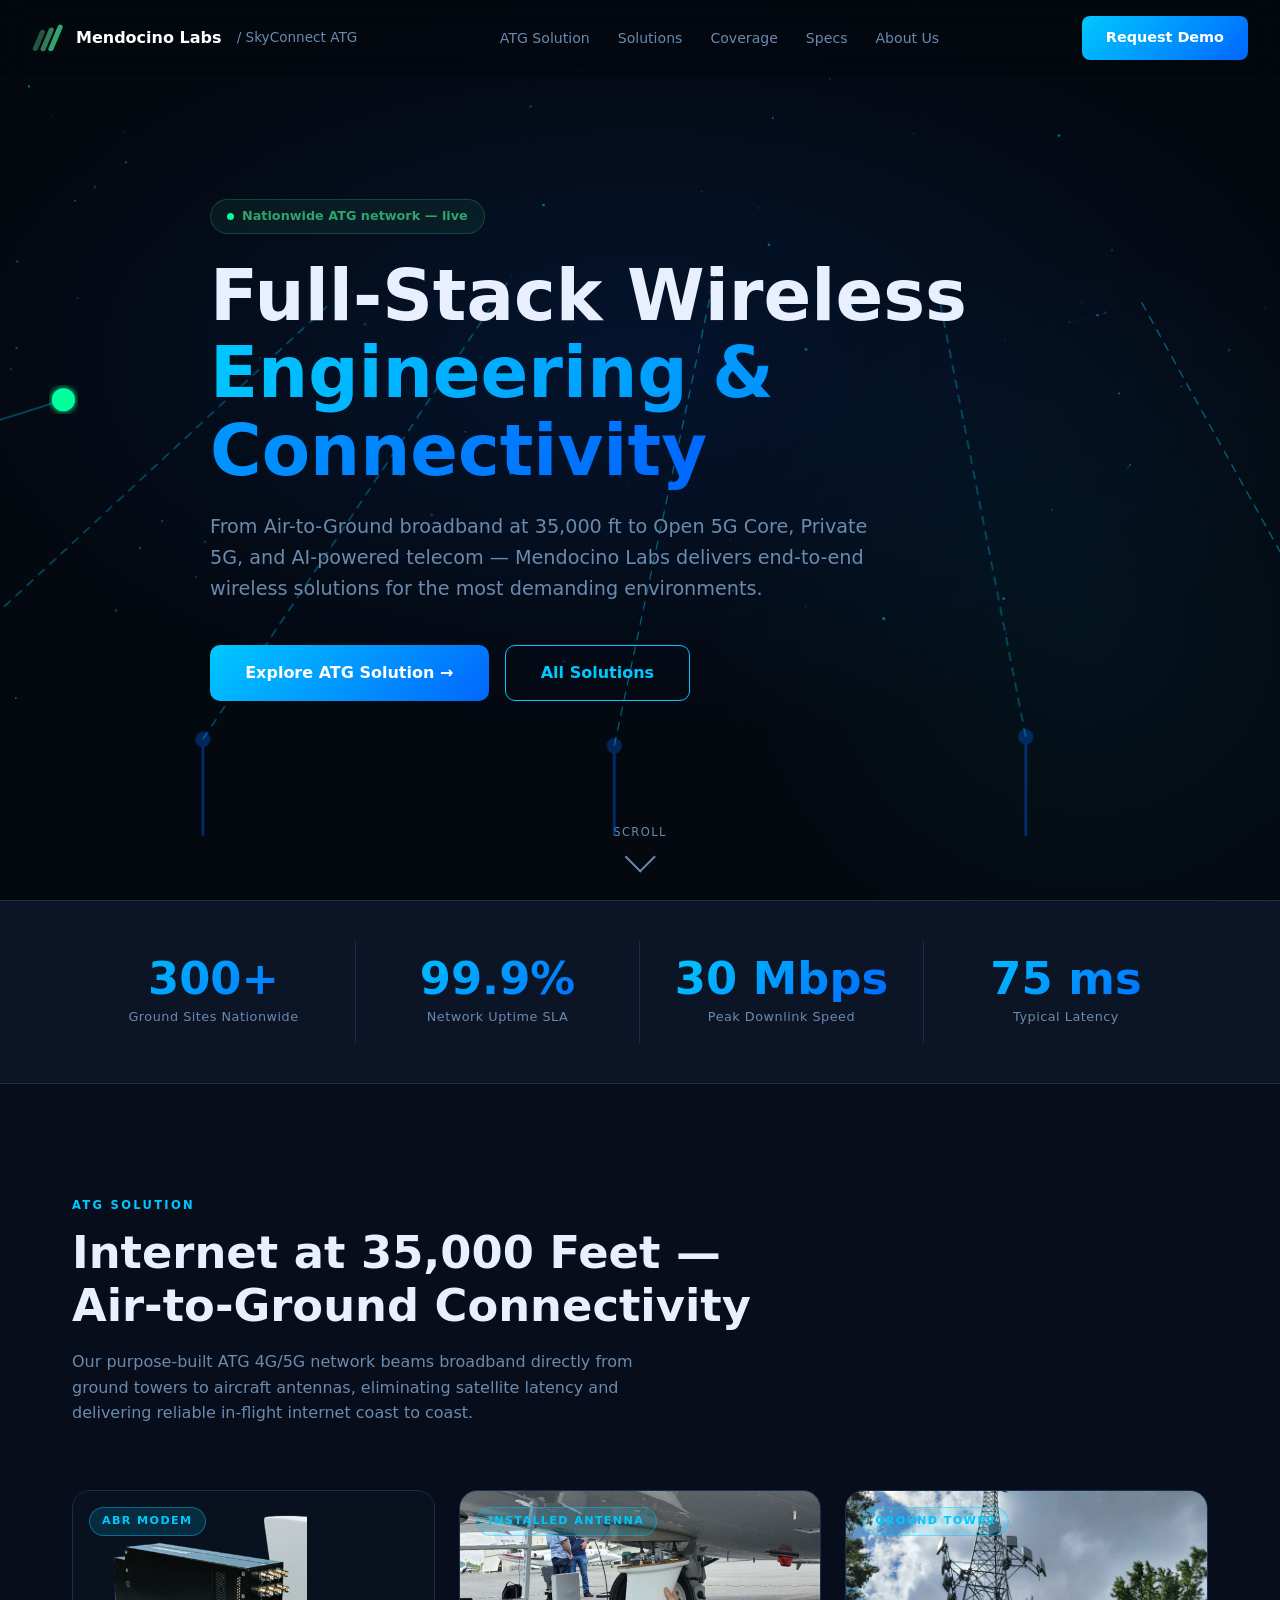
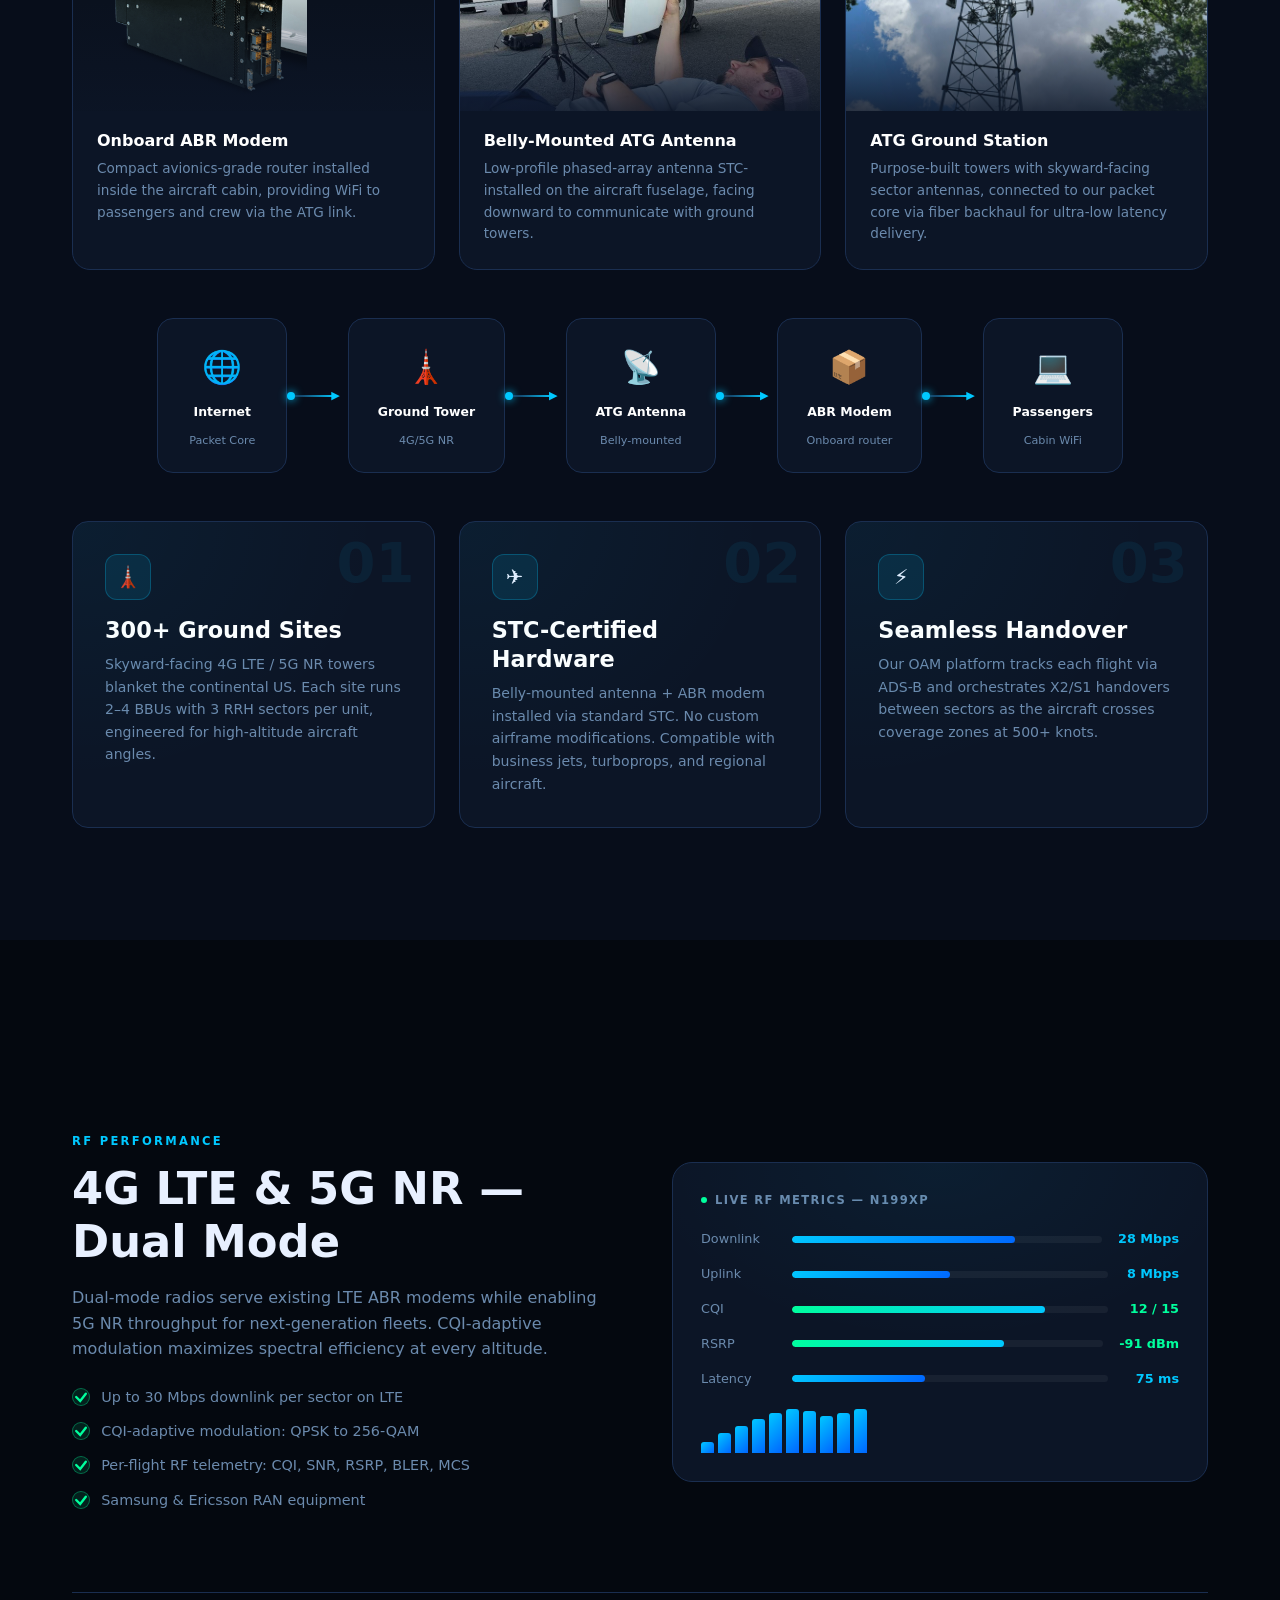
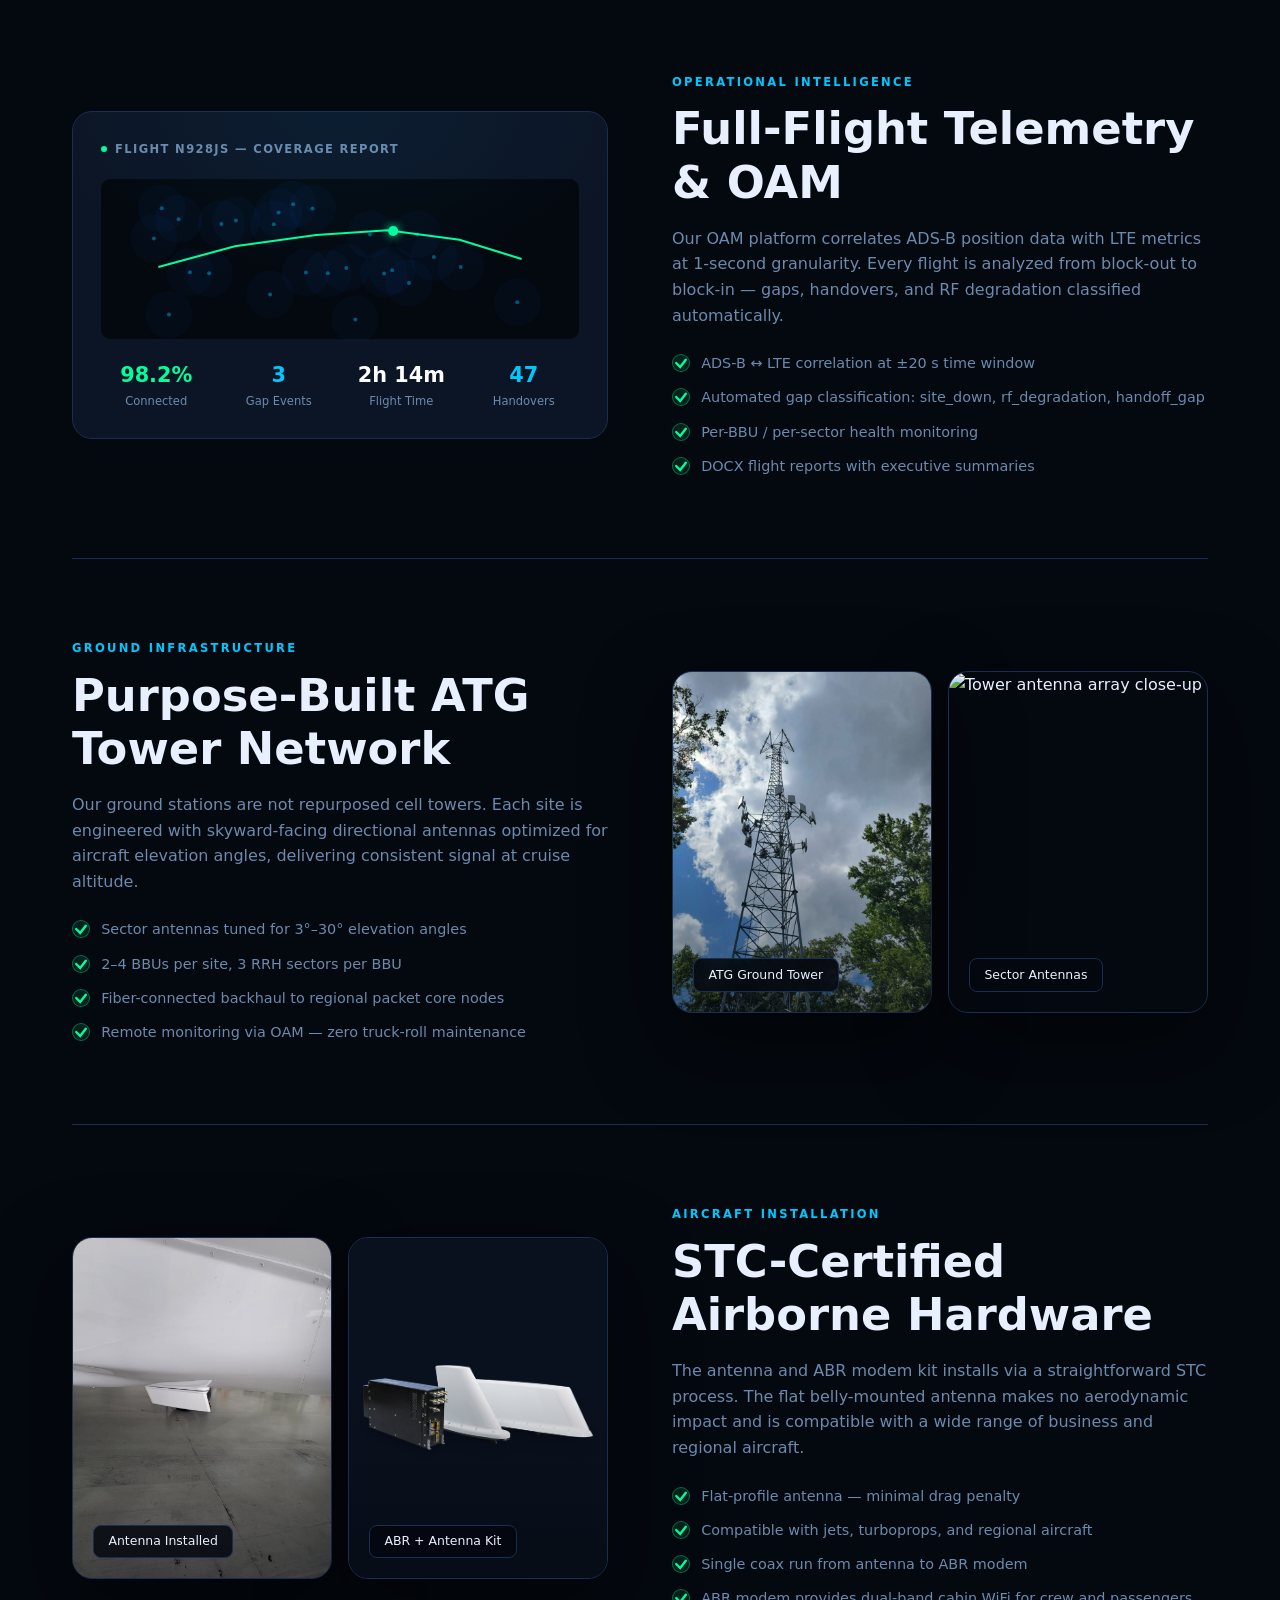
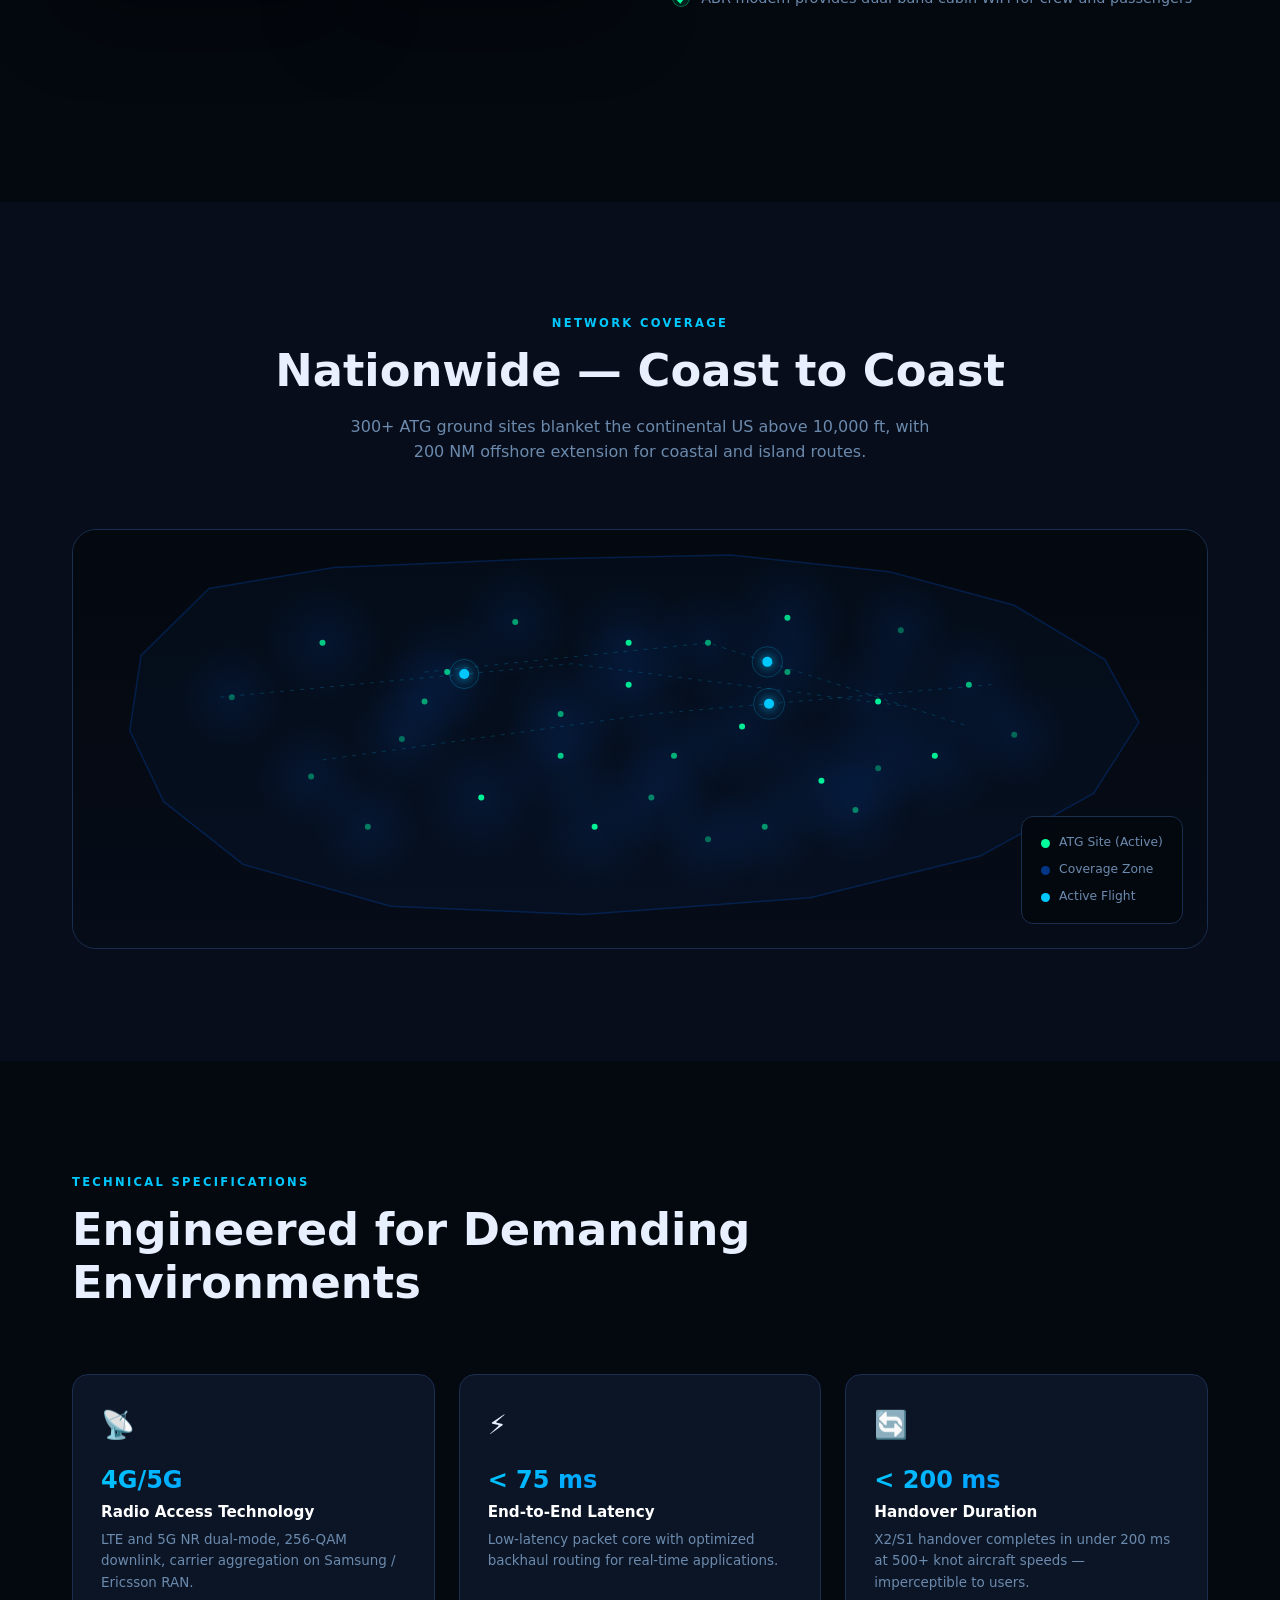
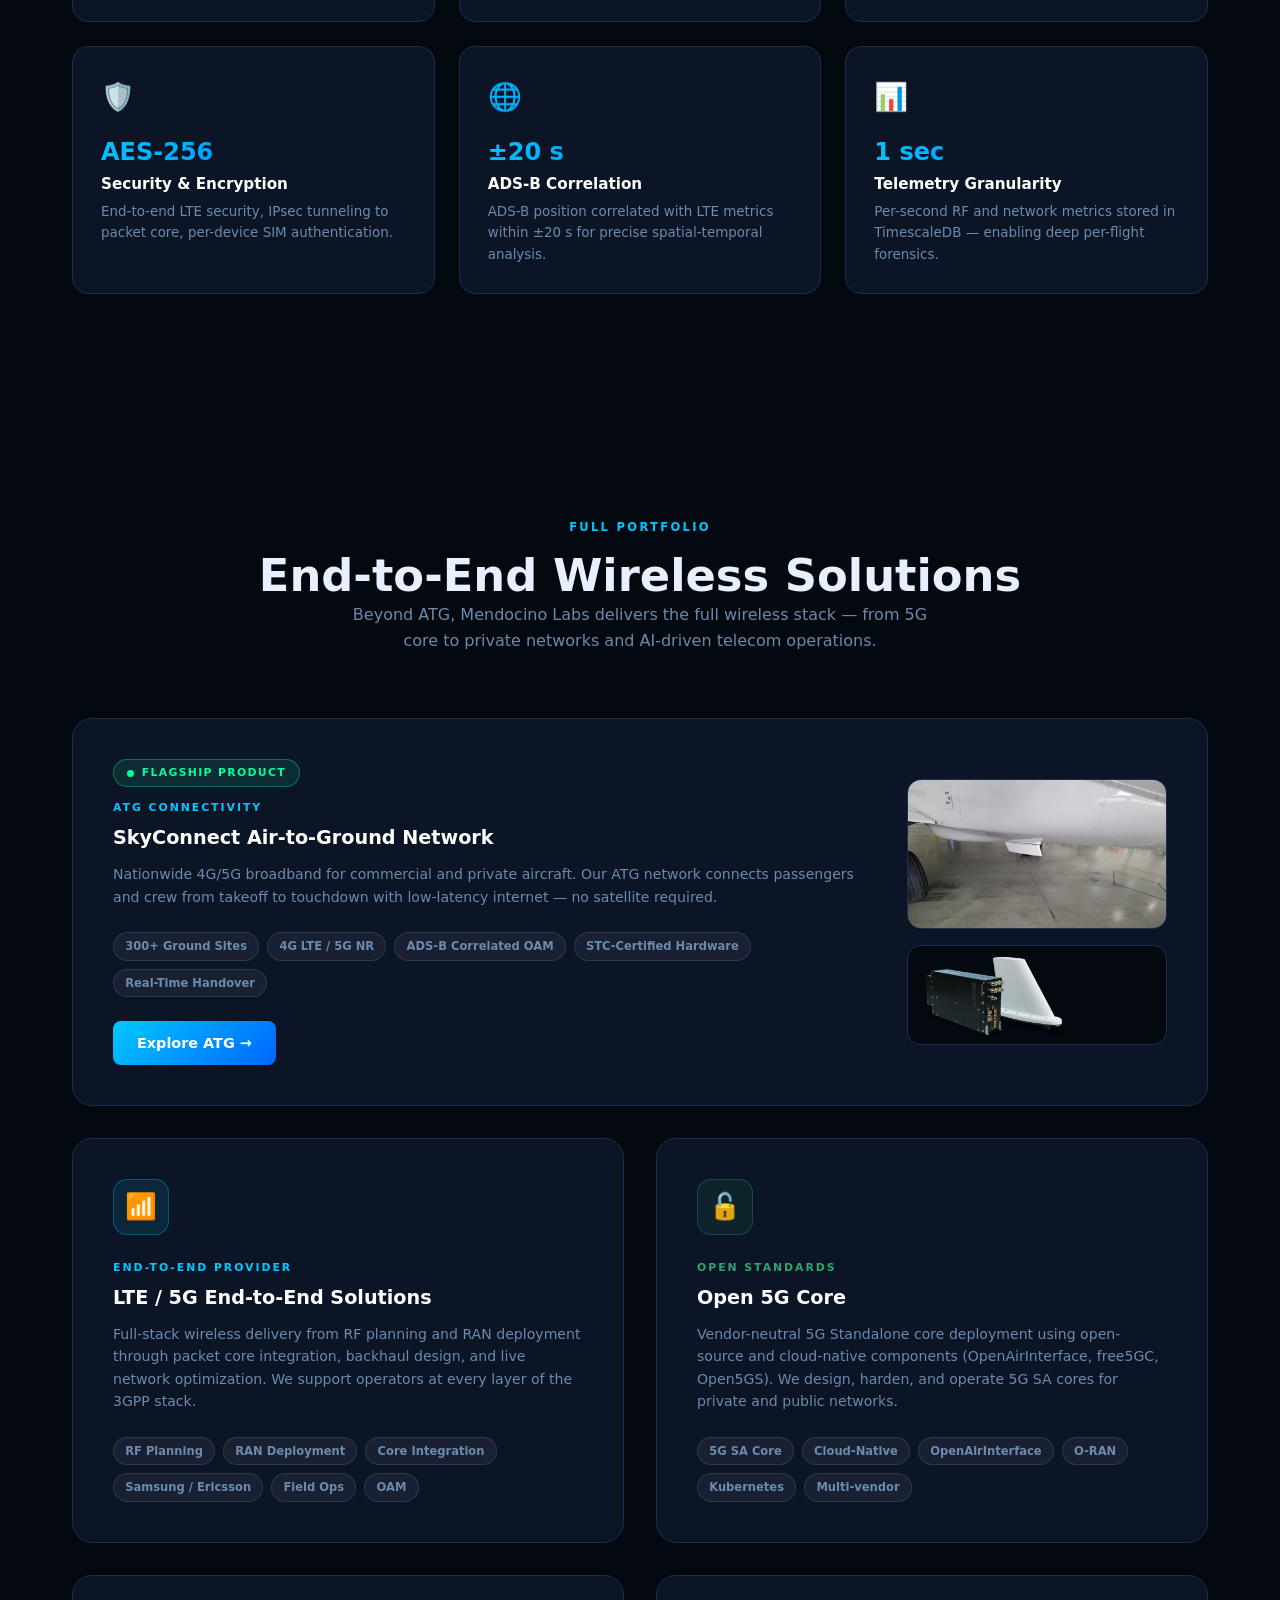
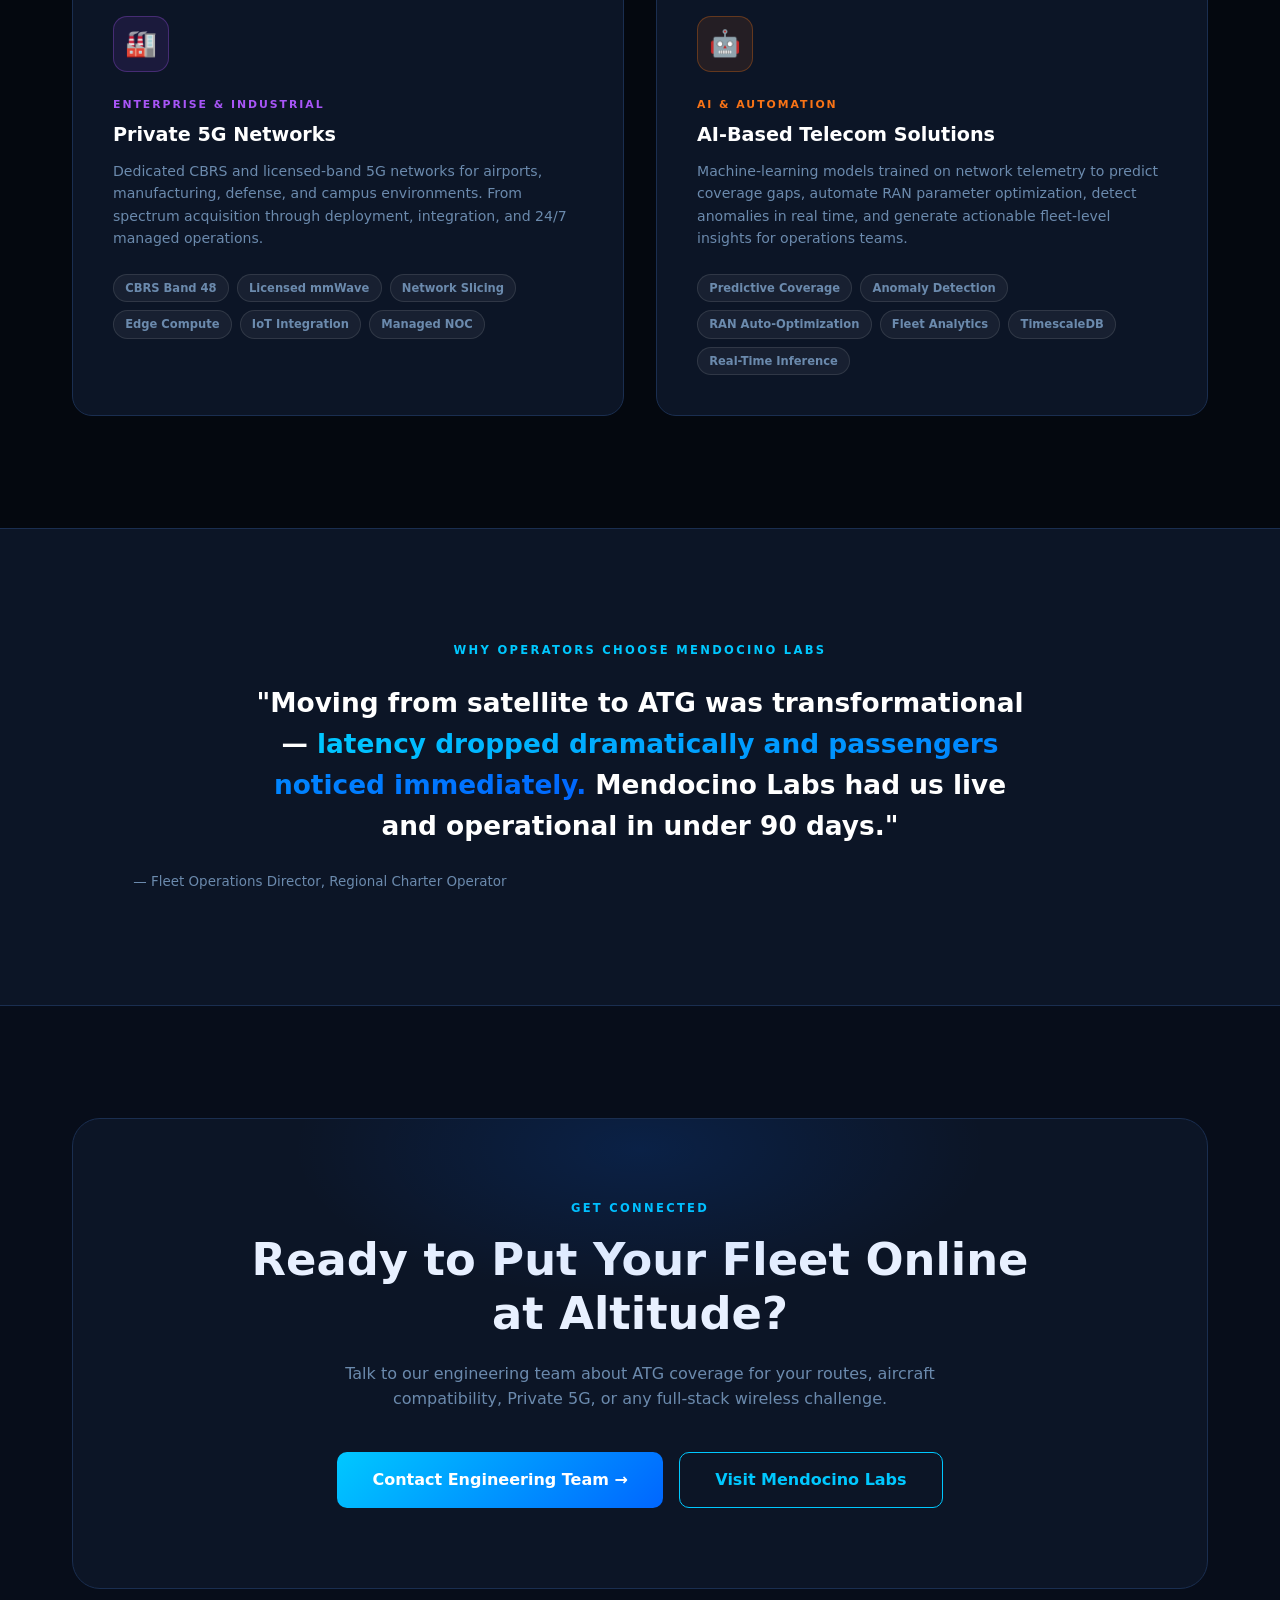
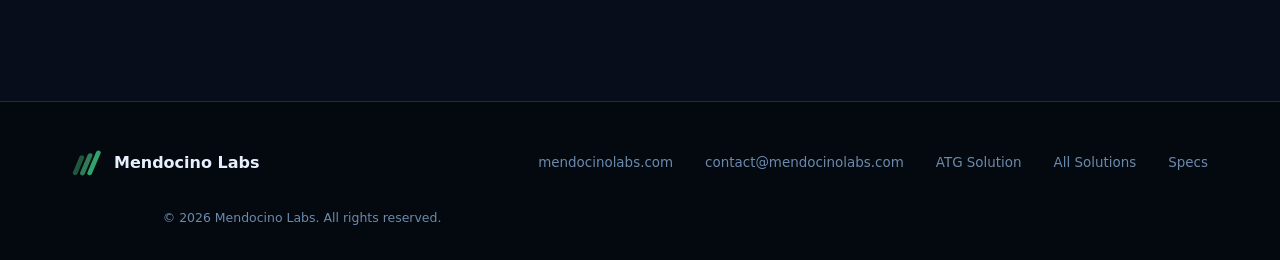
==== commit 19e1bdfa: "updated content" ====
--- a/index.html
+++ b/index.html
@@ -564,7 +564,7 @@
       <div class="equip-card reveal delay-2">
         <div class="equip-img-wrap">
           <span class="equip-badge">Installed Antenna</span>
-          <img src="content/antennaonplane_2.jpeg" alt="ATG antenna installed on aircraft belly" loading="lazy"/>
+          <img src="content/antennainstall.jpg" alt="ATG antenna installed on aircraft belly" loading="lazy"/>
         </div>
         <div class="equip-body">
           <h3>Belly-Mounted ATG Antenna</h3>
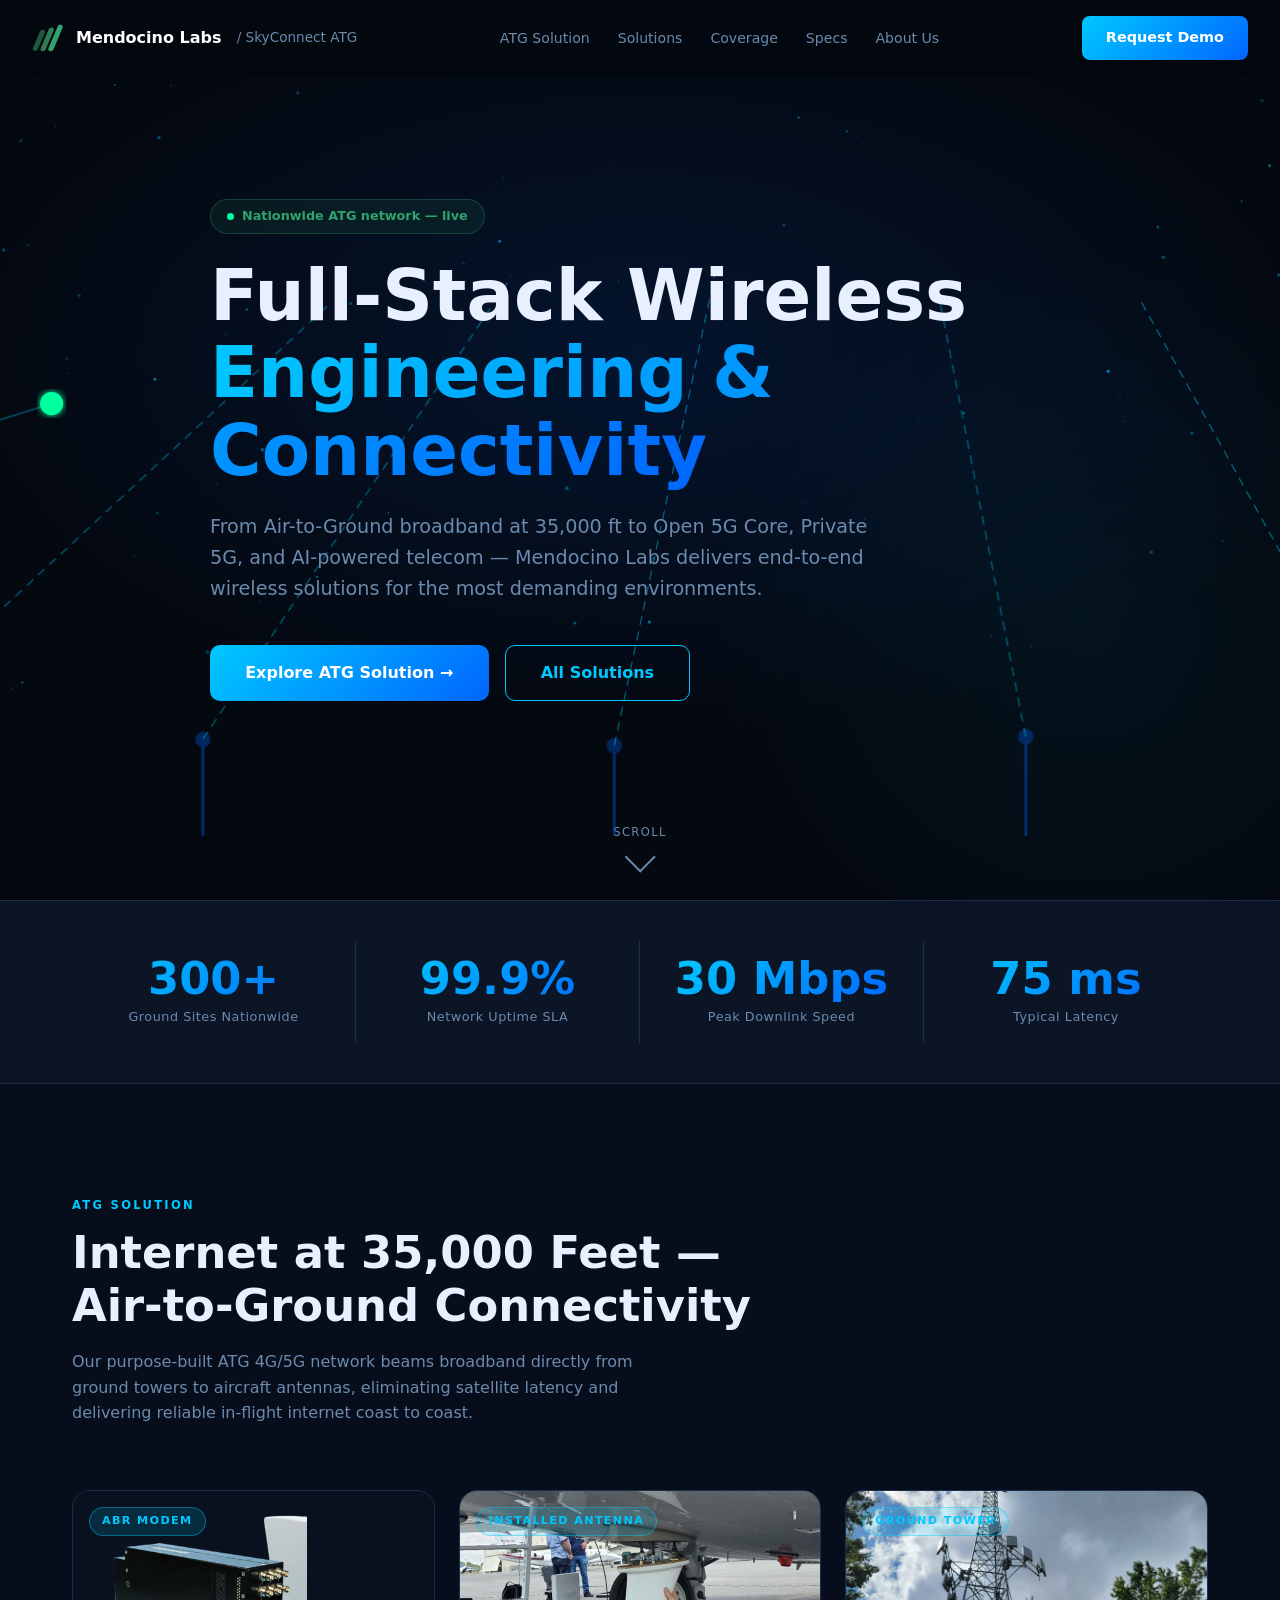
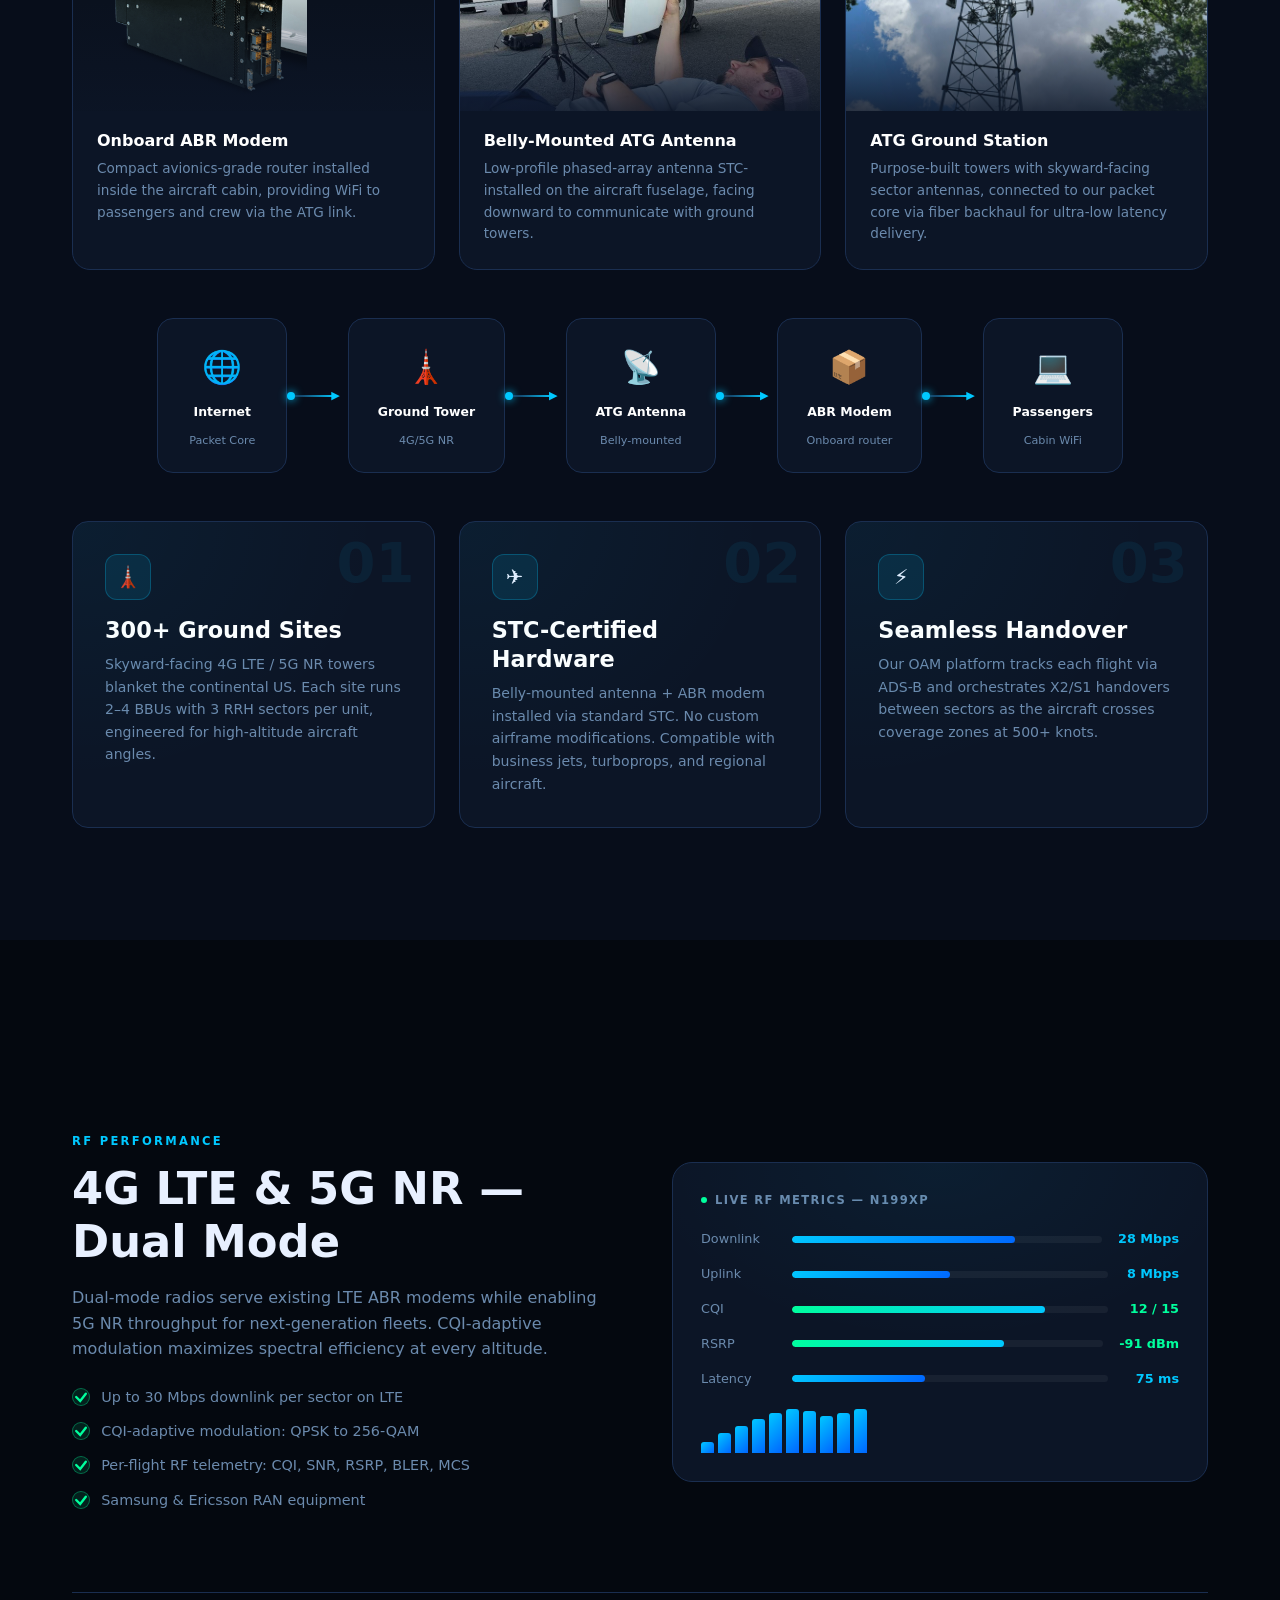
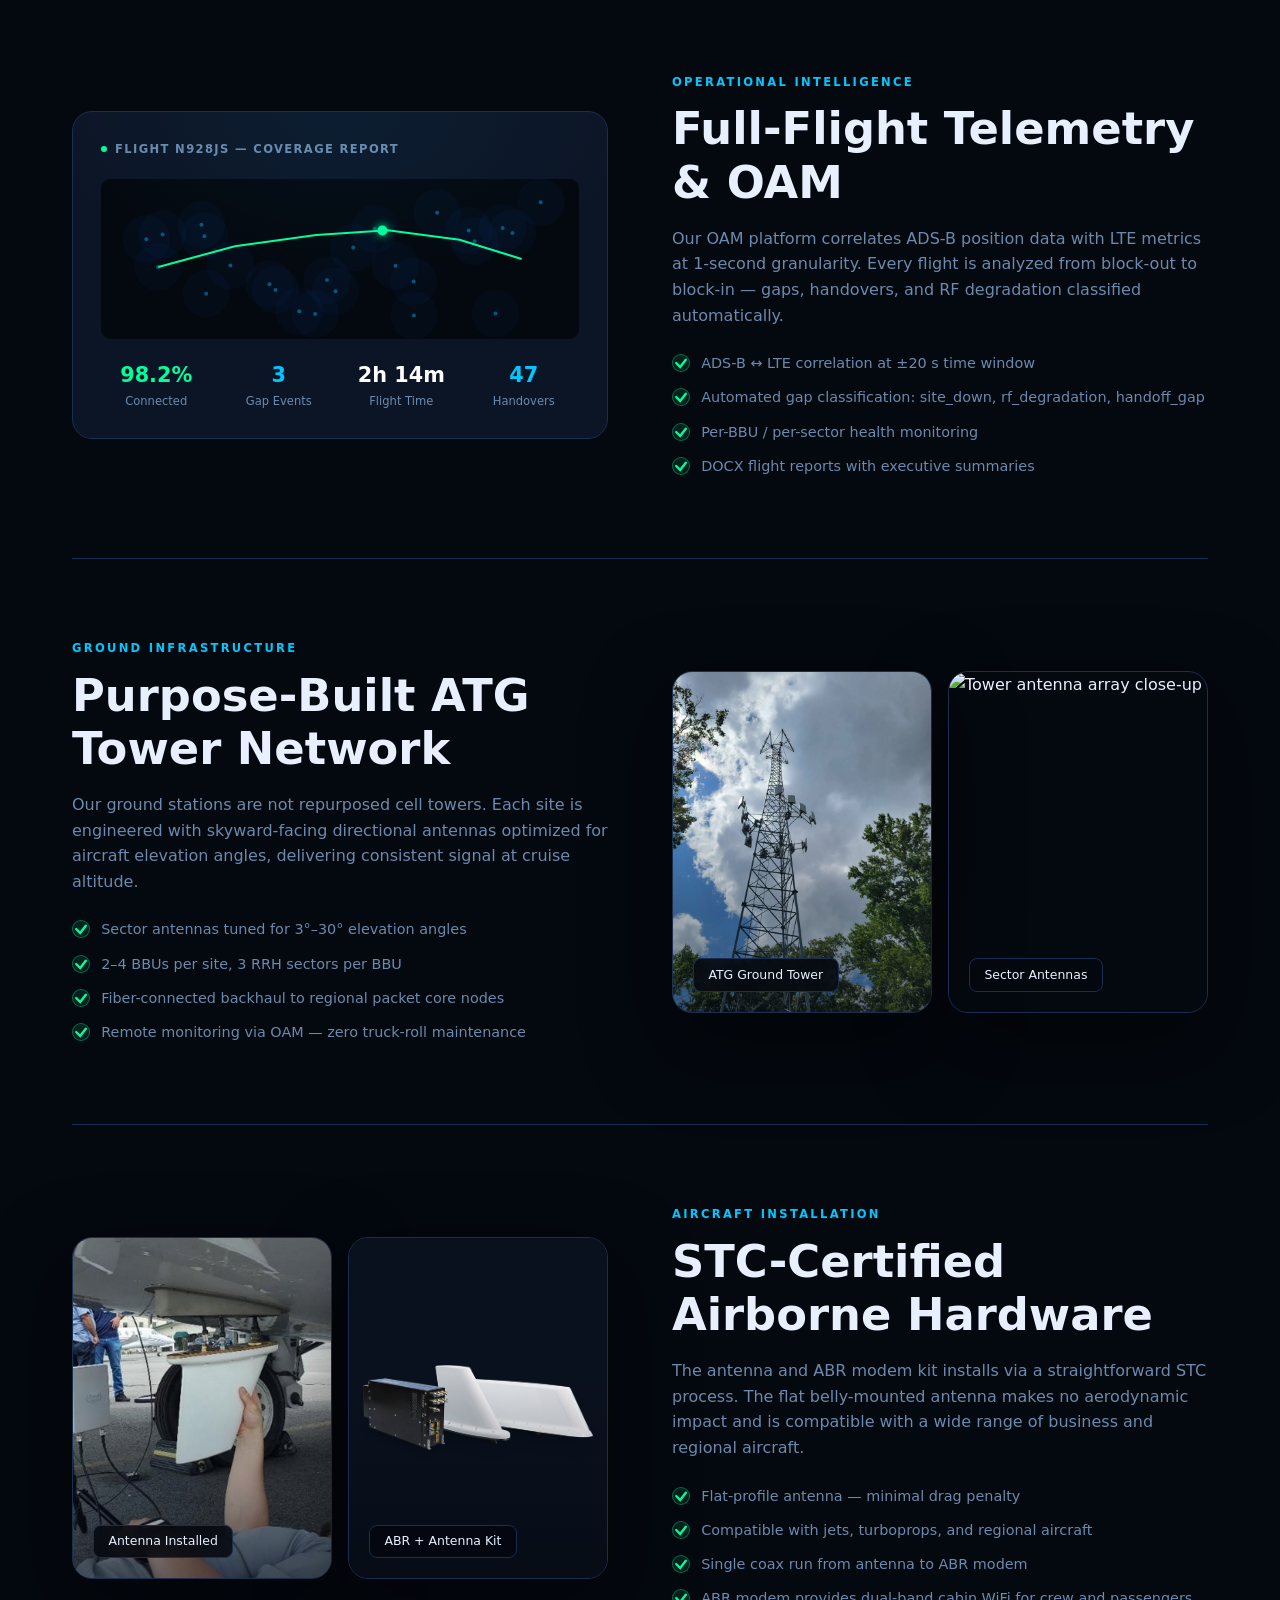
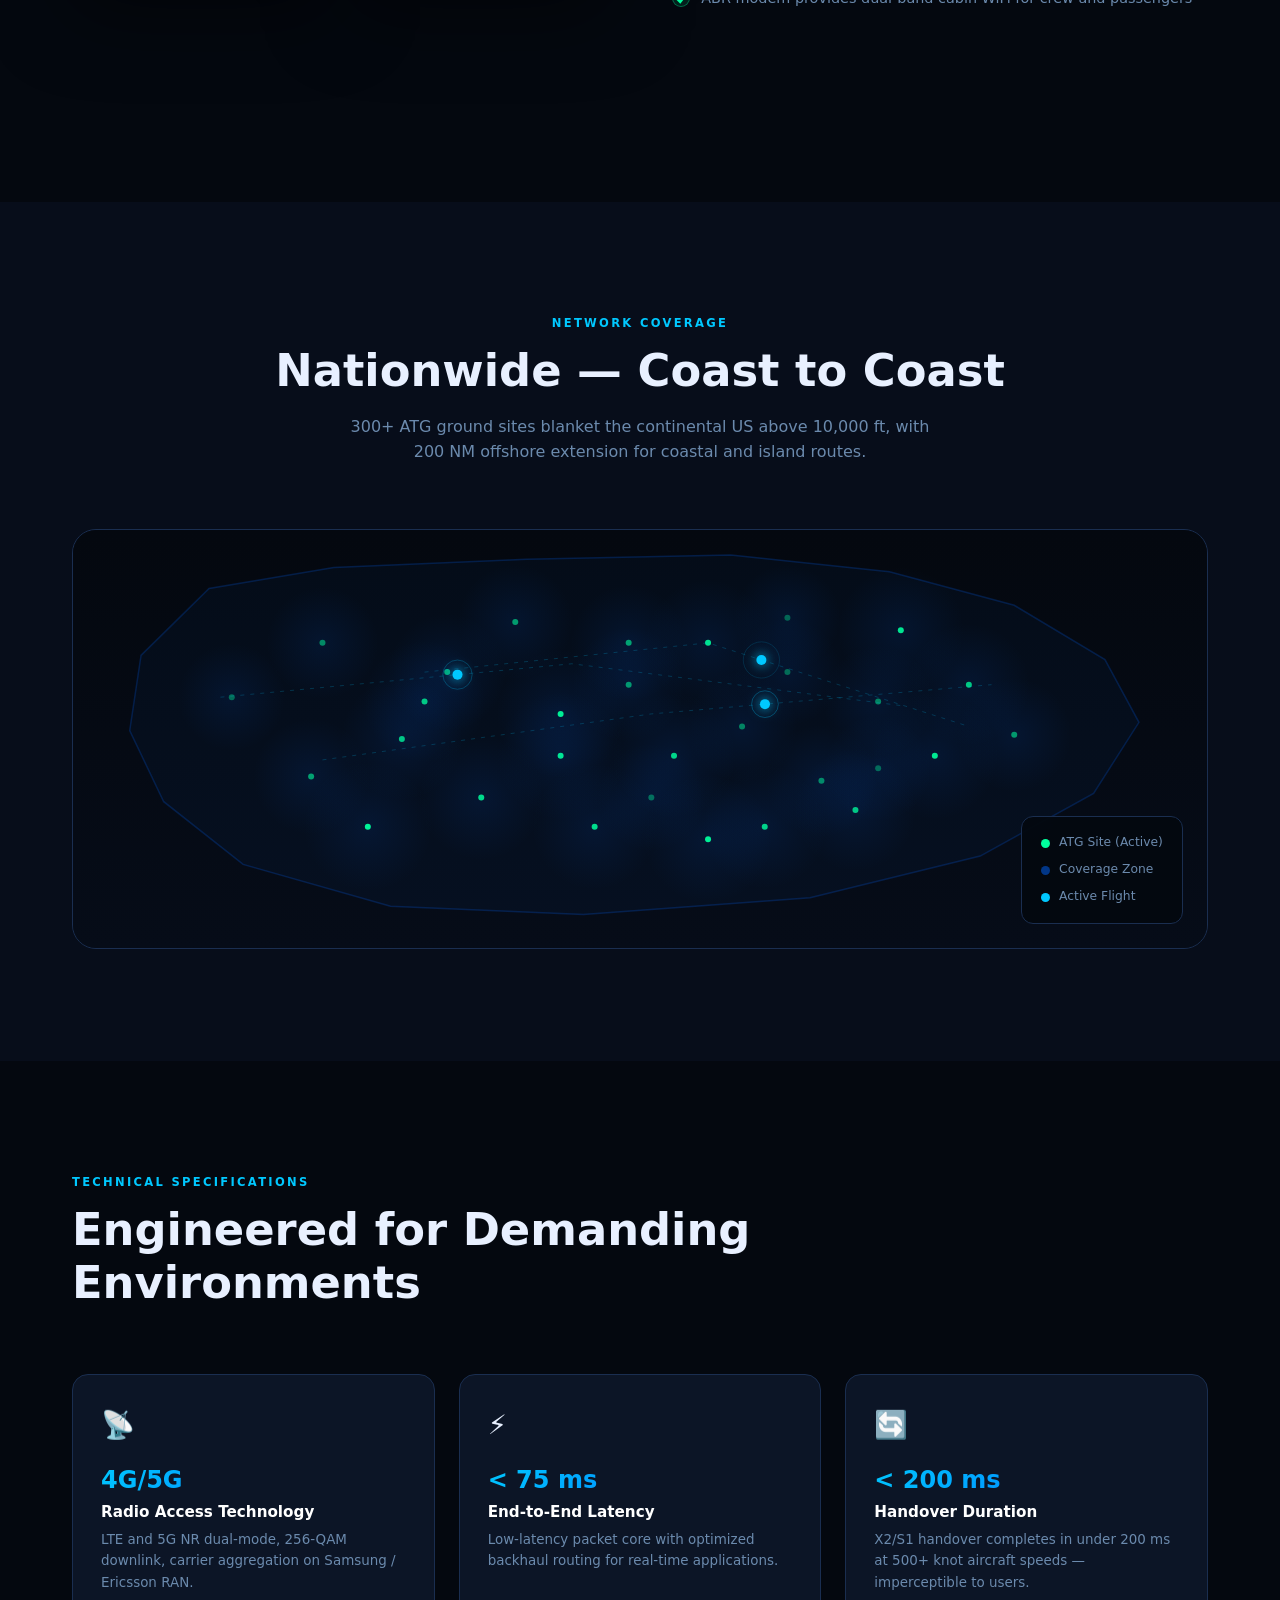
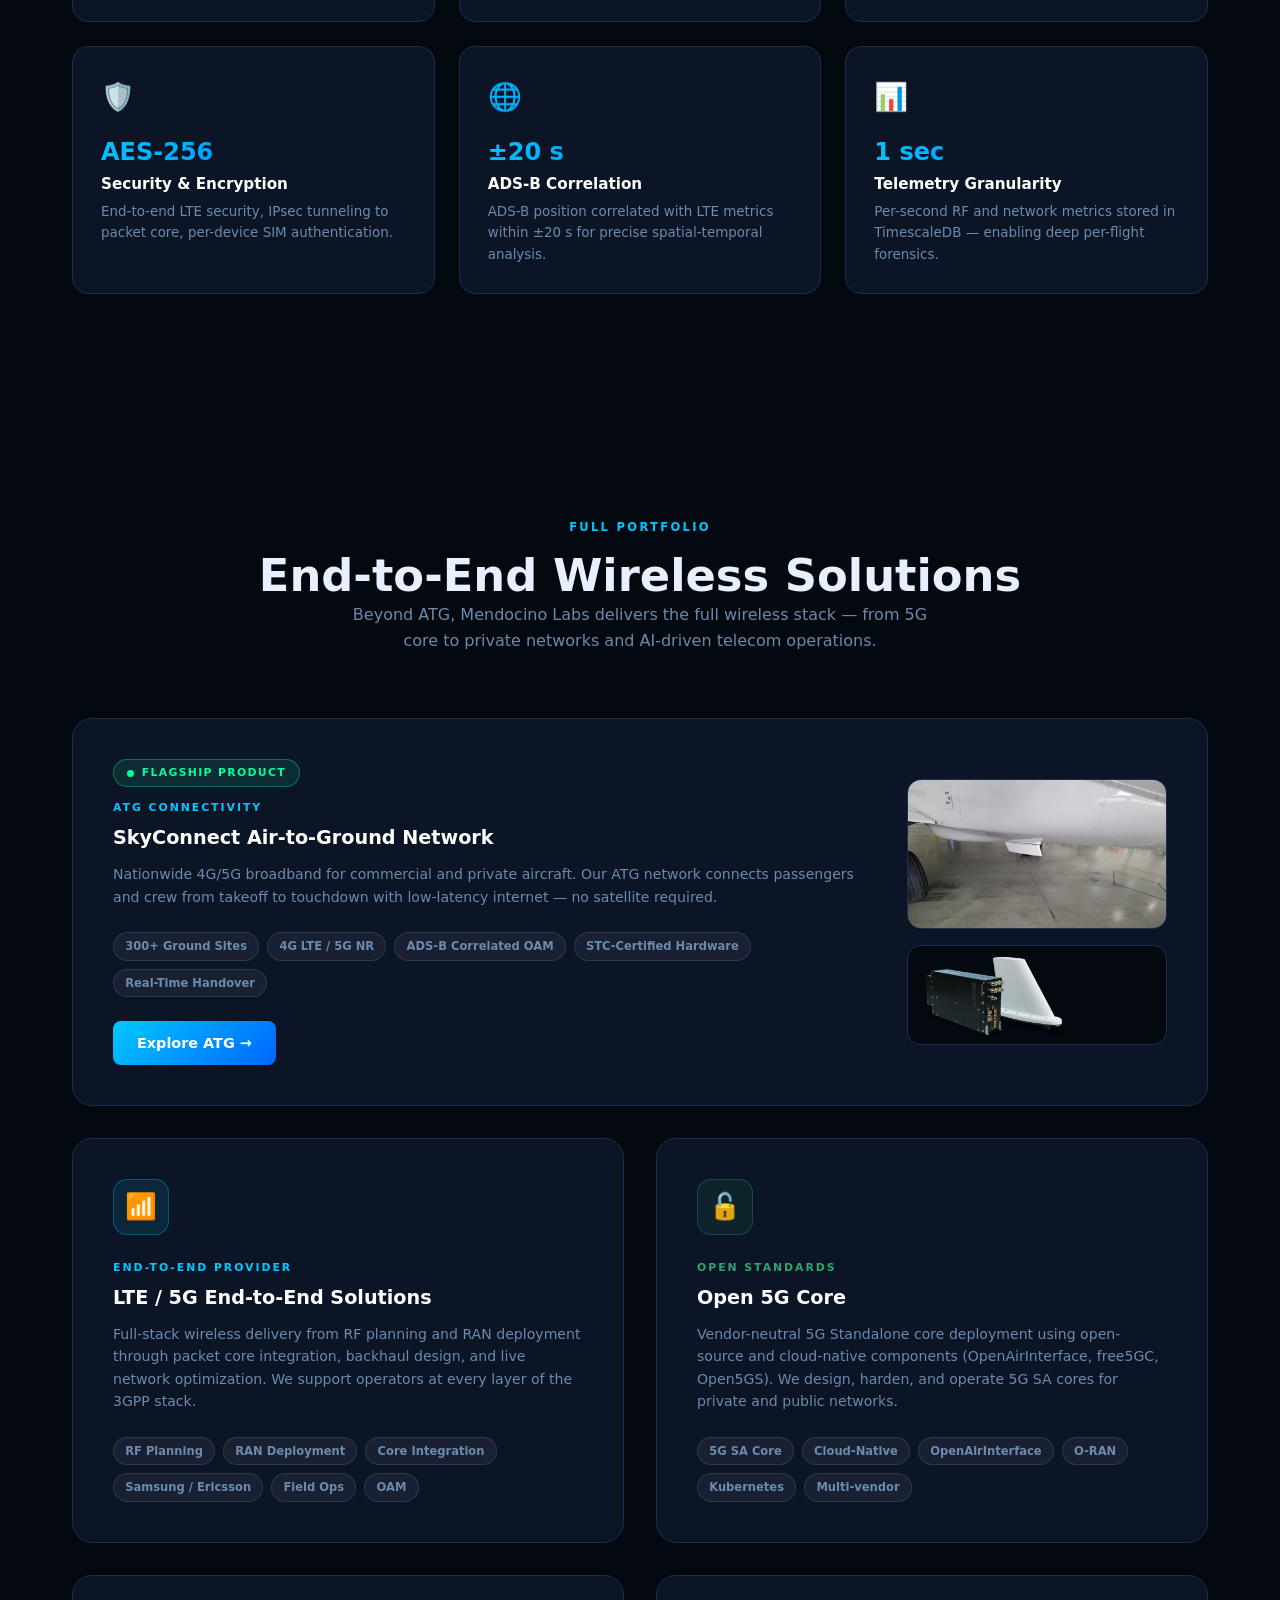
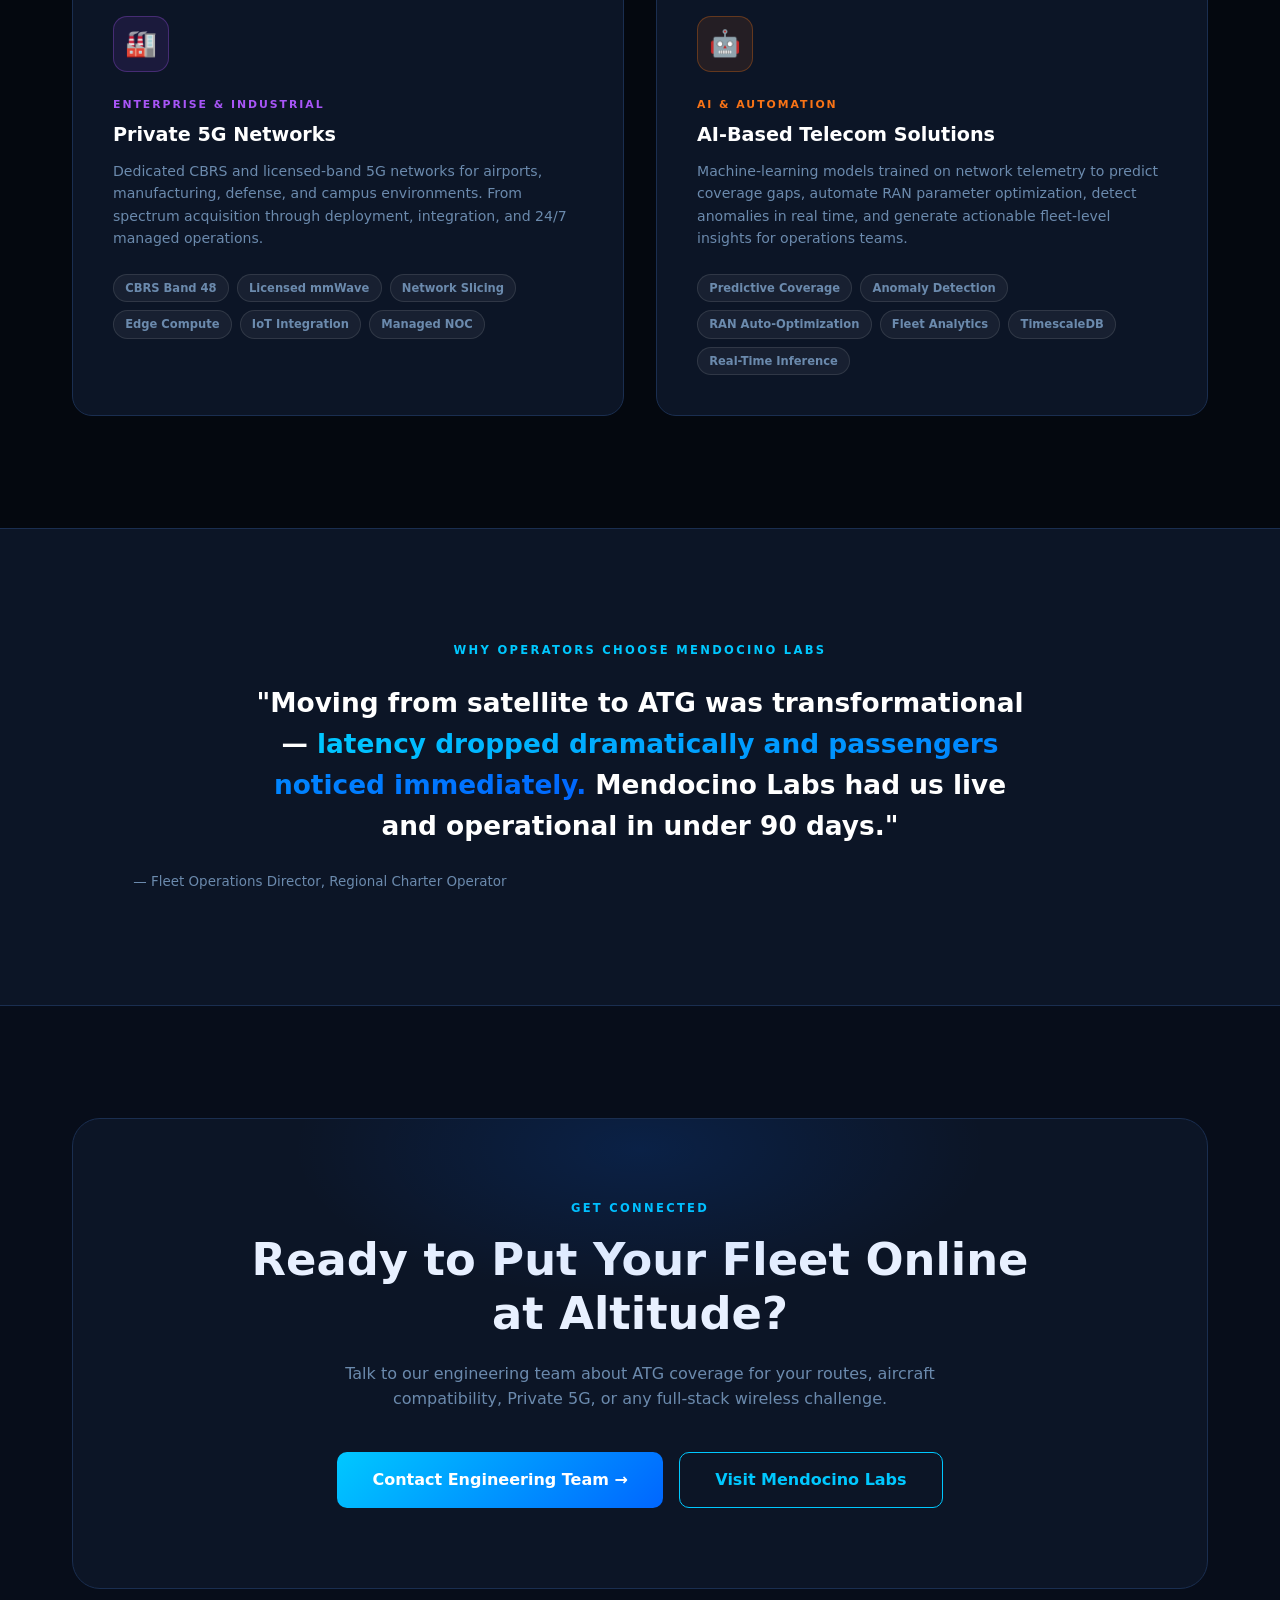
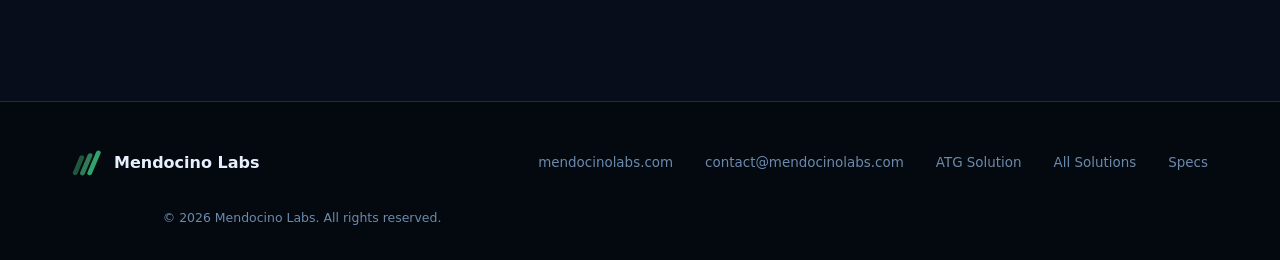
==== commit c5e1ad06: "updated content" ====
--- a/index.html
+++ b/index.html
@@ -769,7 +769,7 @@
       </div>
       <div class="feature-visual reveal-left" style="display:grid;grid-template-columns:1fr 1fr;gap:1rem">
         <div class="photo-frame">
-          <img src="content/antennaonplane_2.jpeg" alt="ATG antenna installed on plane belly" loading="lazy"/>
+          <img src="content/antennainstall.jpg" alt="ATG antenna installed on plane belly" loading="lazy"/>
           <span class="photo-chip">Antenna Installed</span>
         </div>
         <div class="photo-frame">
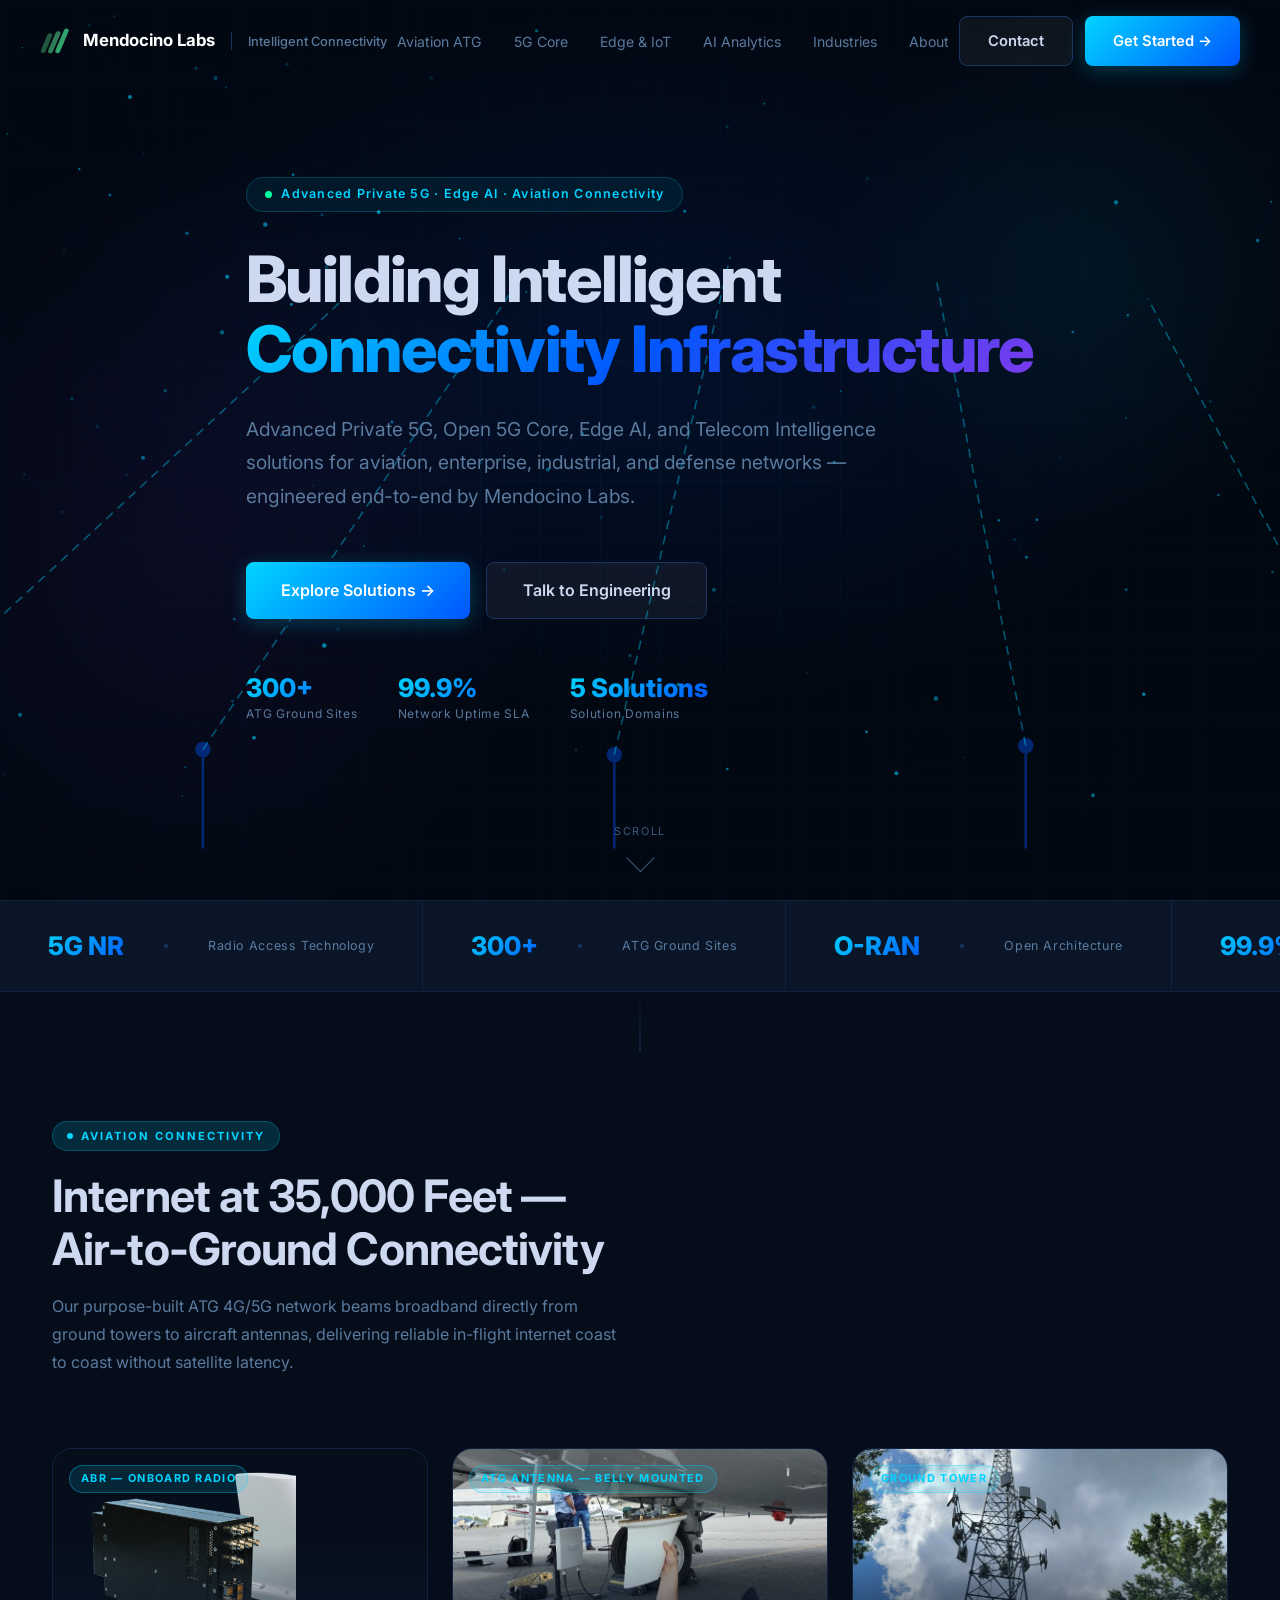
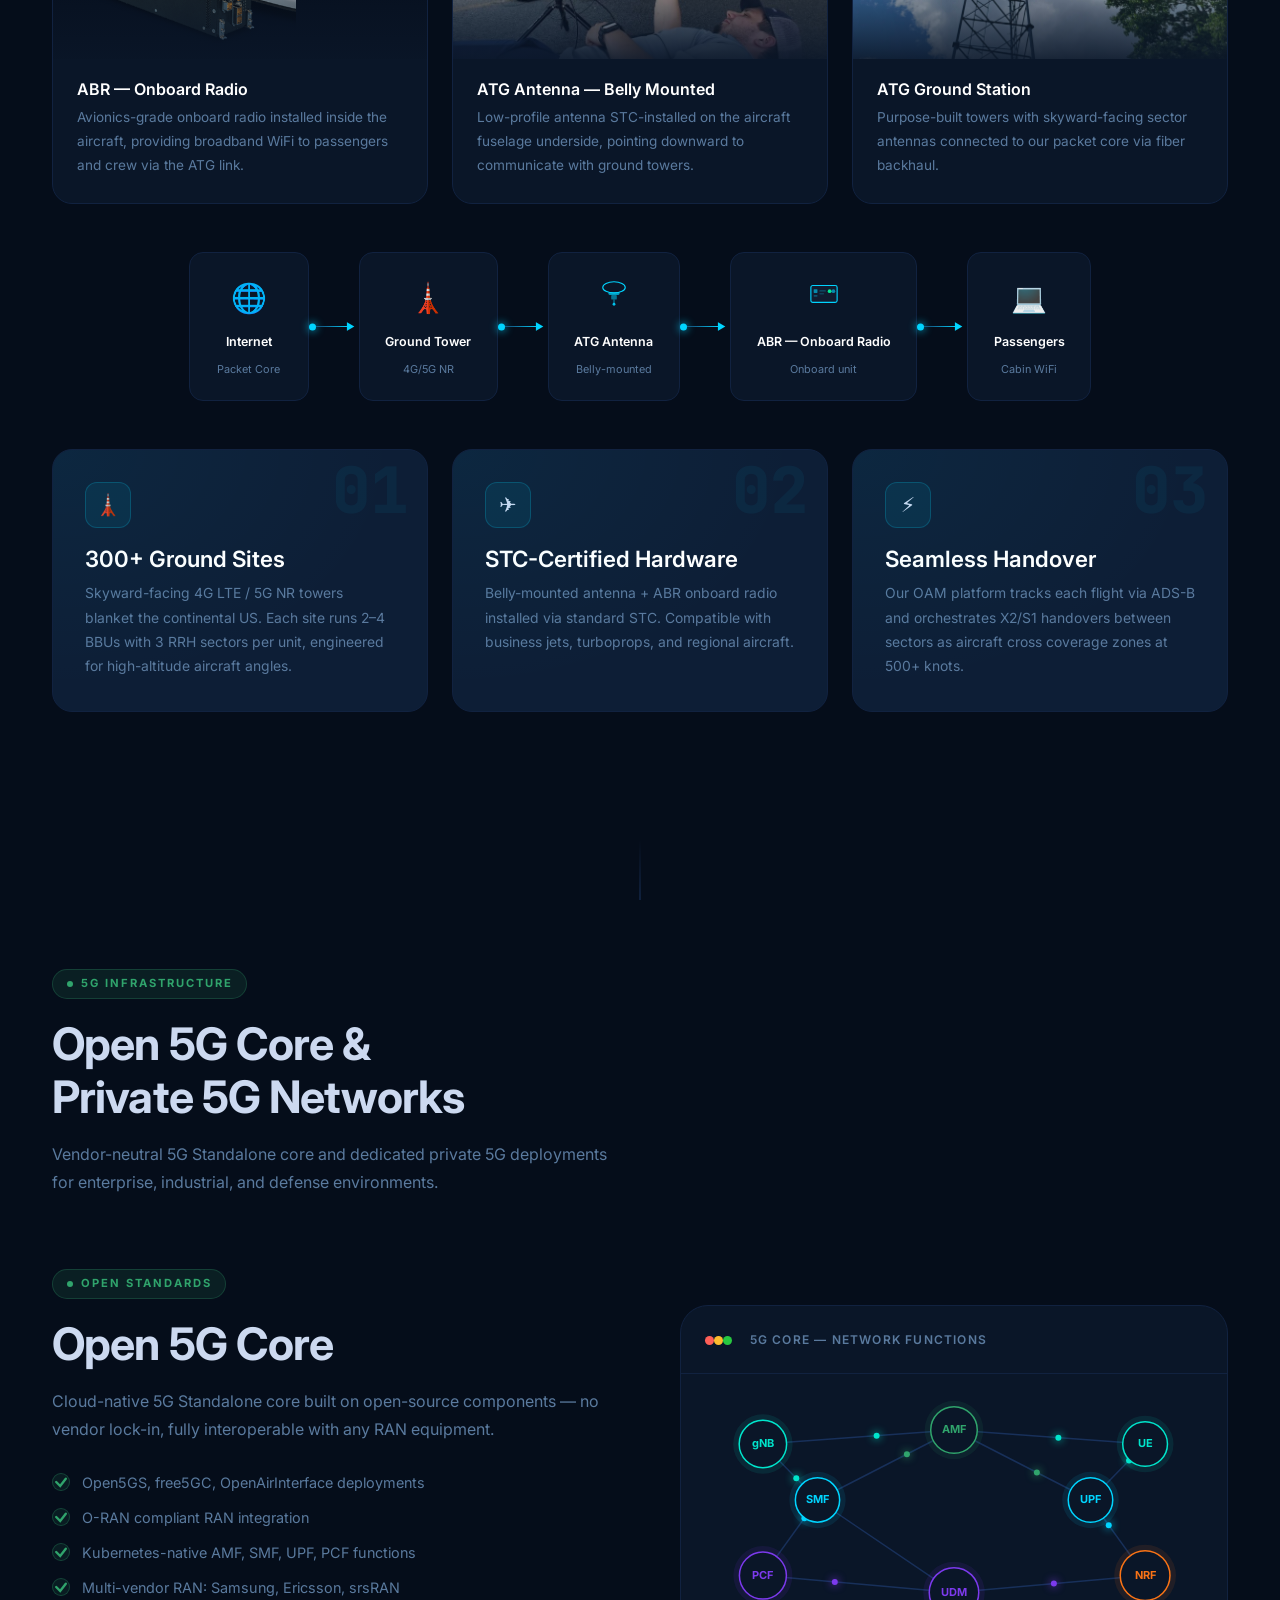
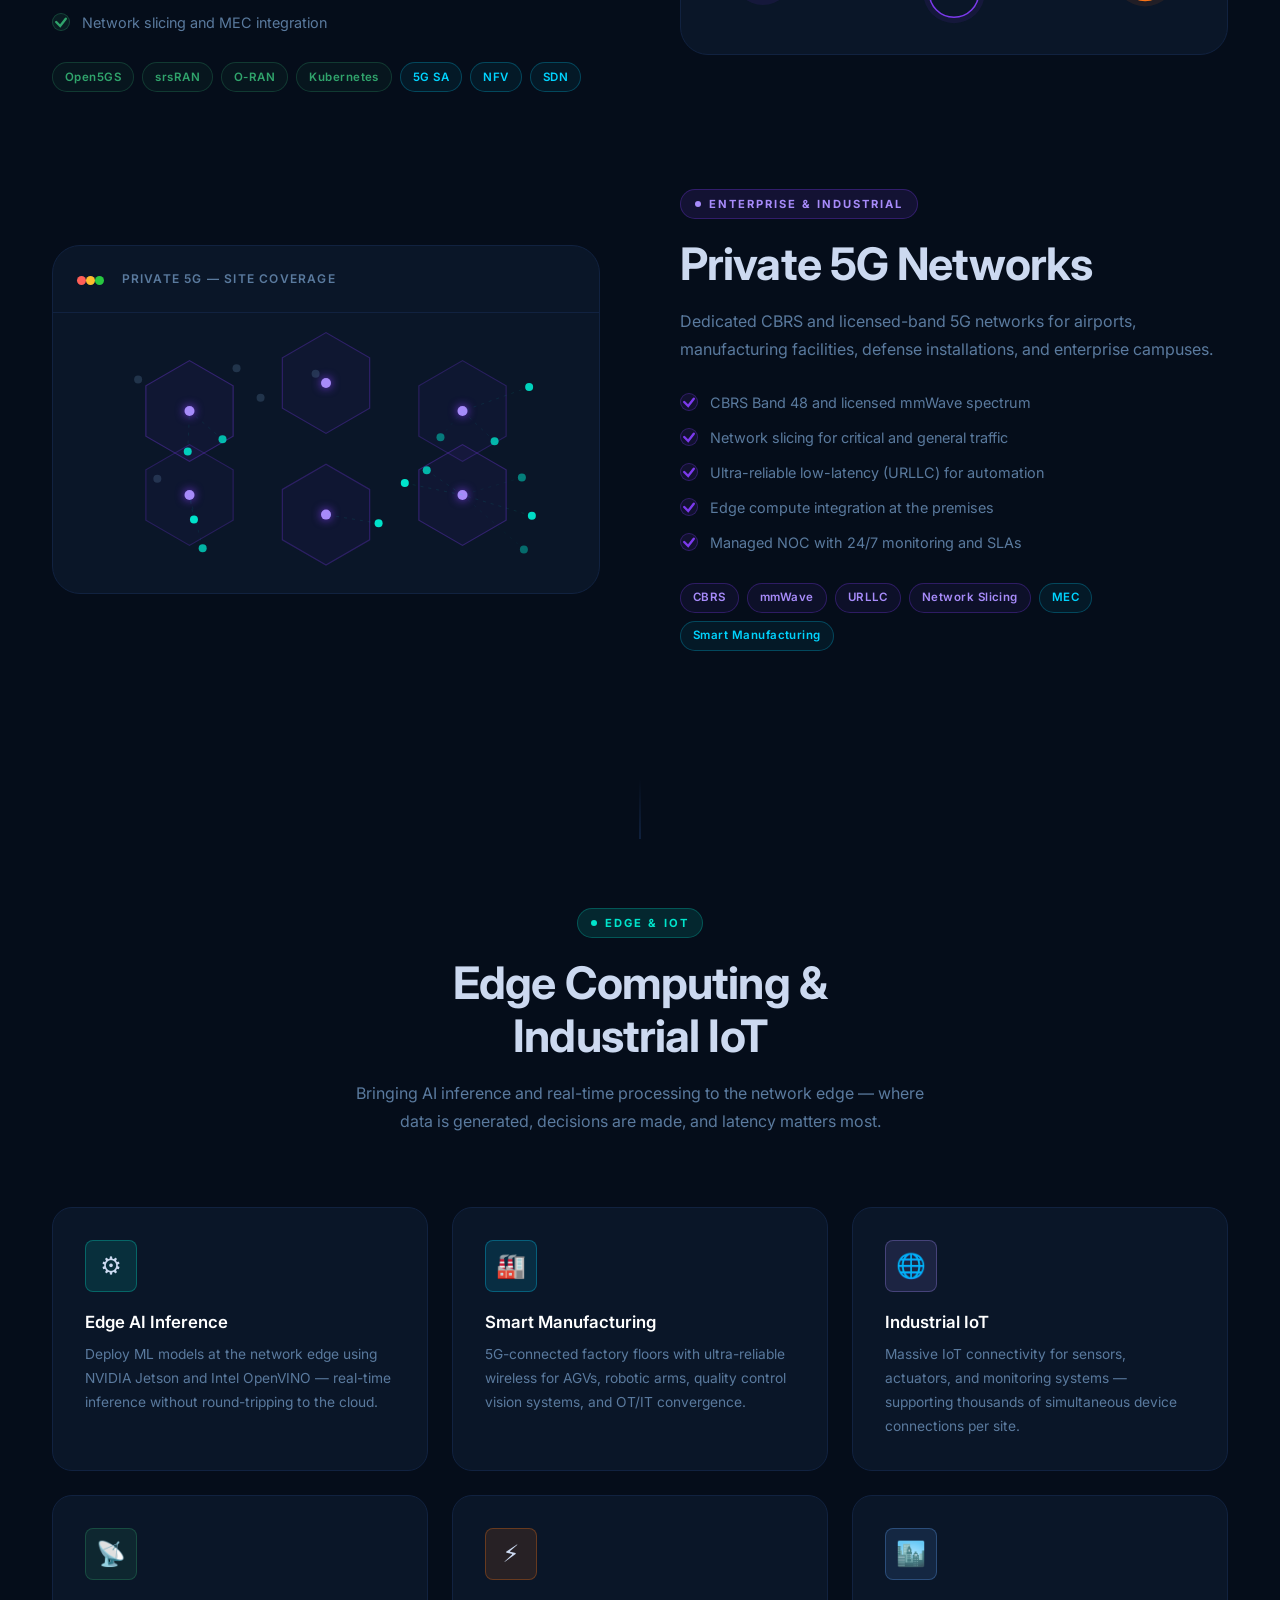
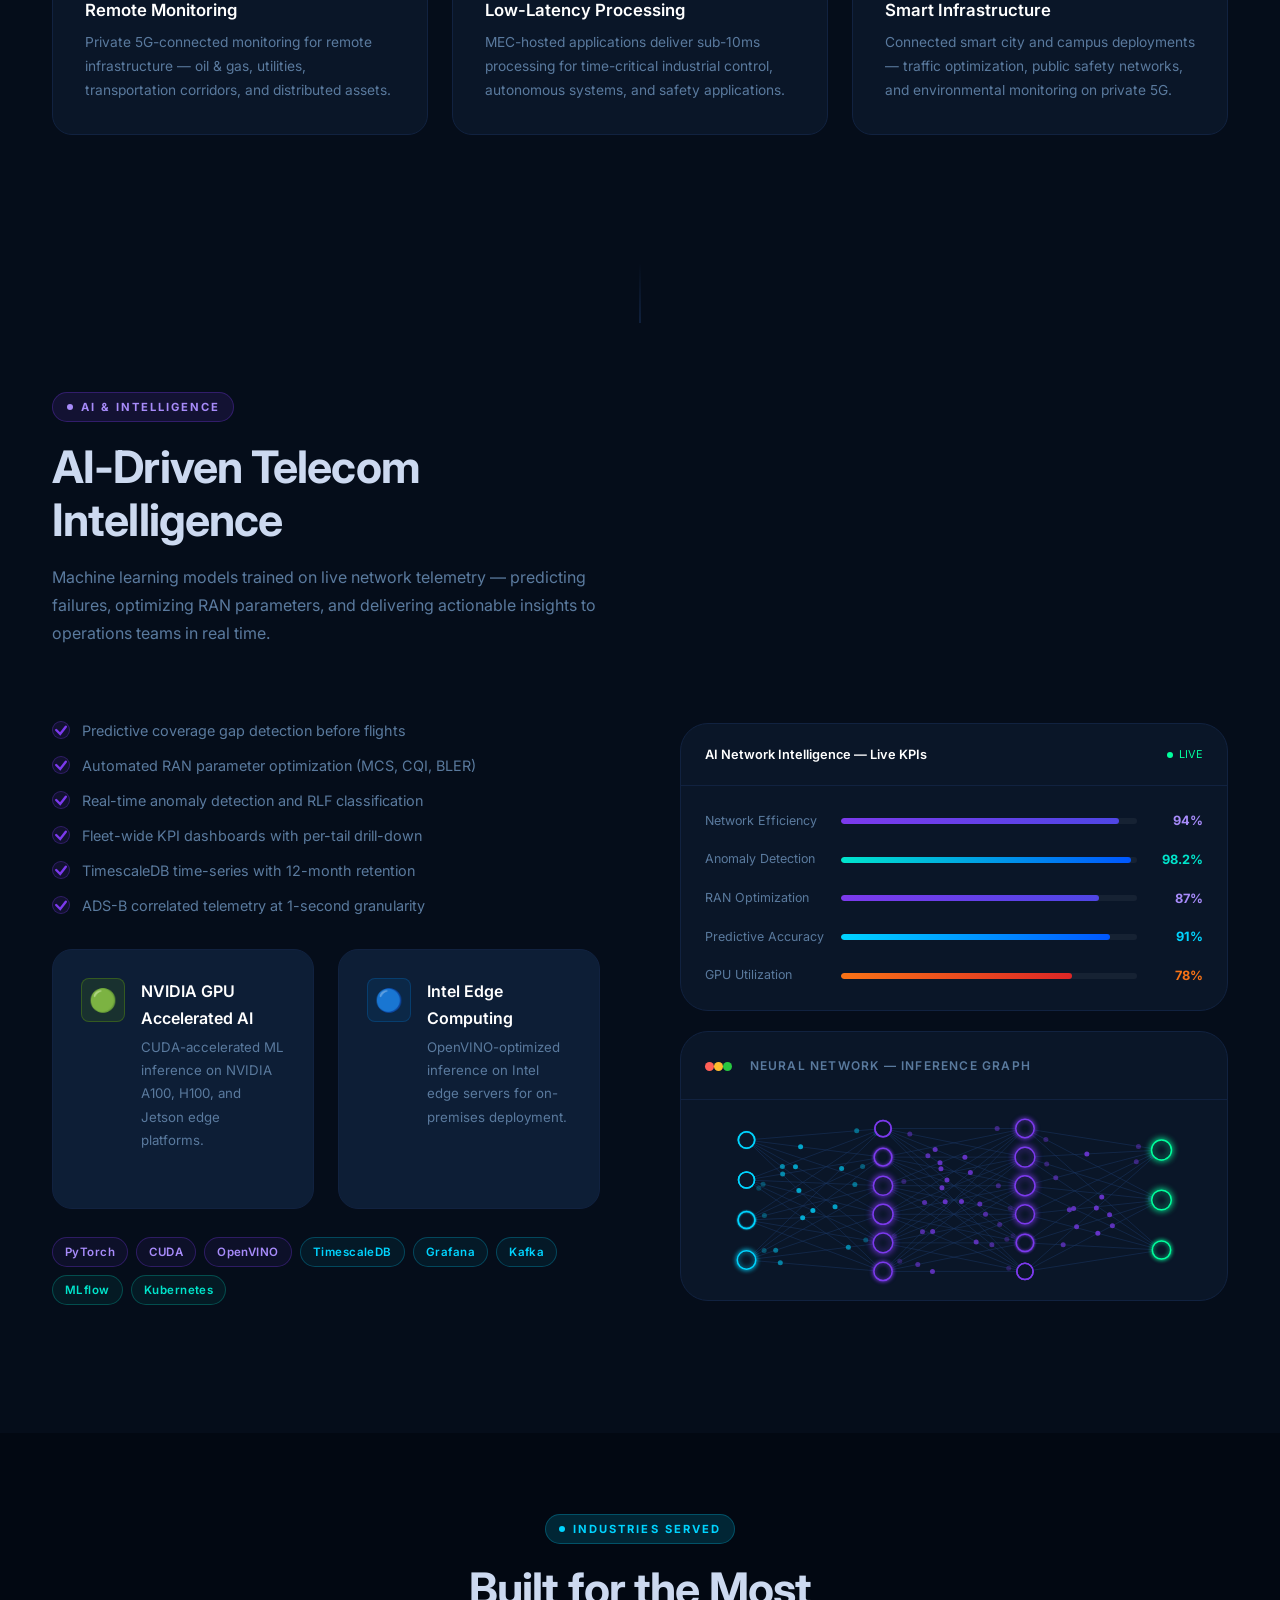
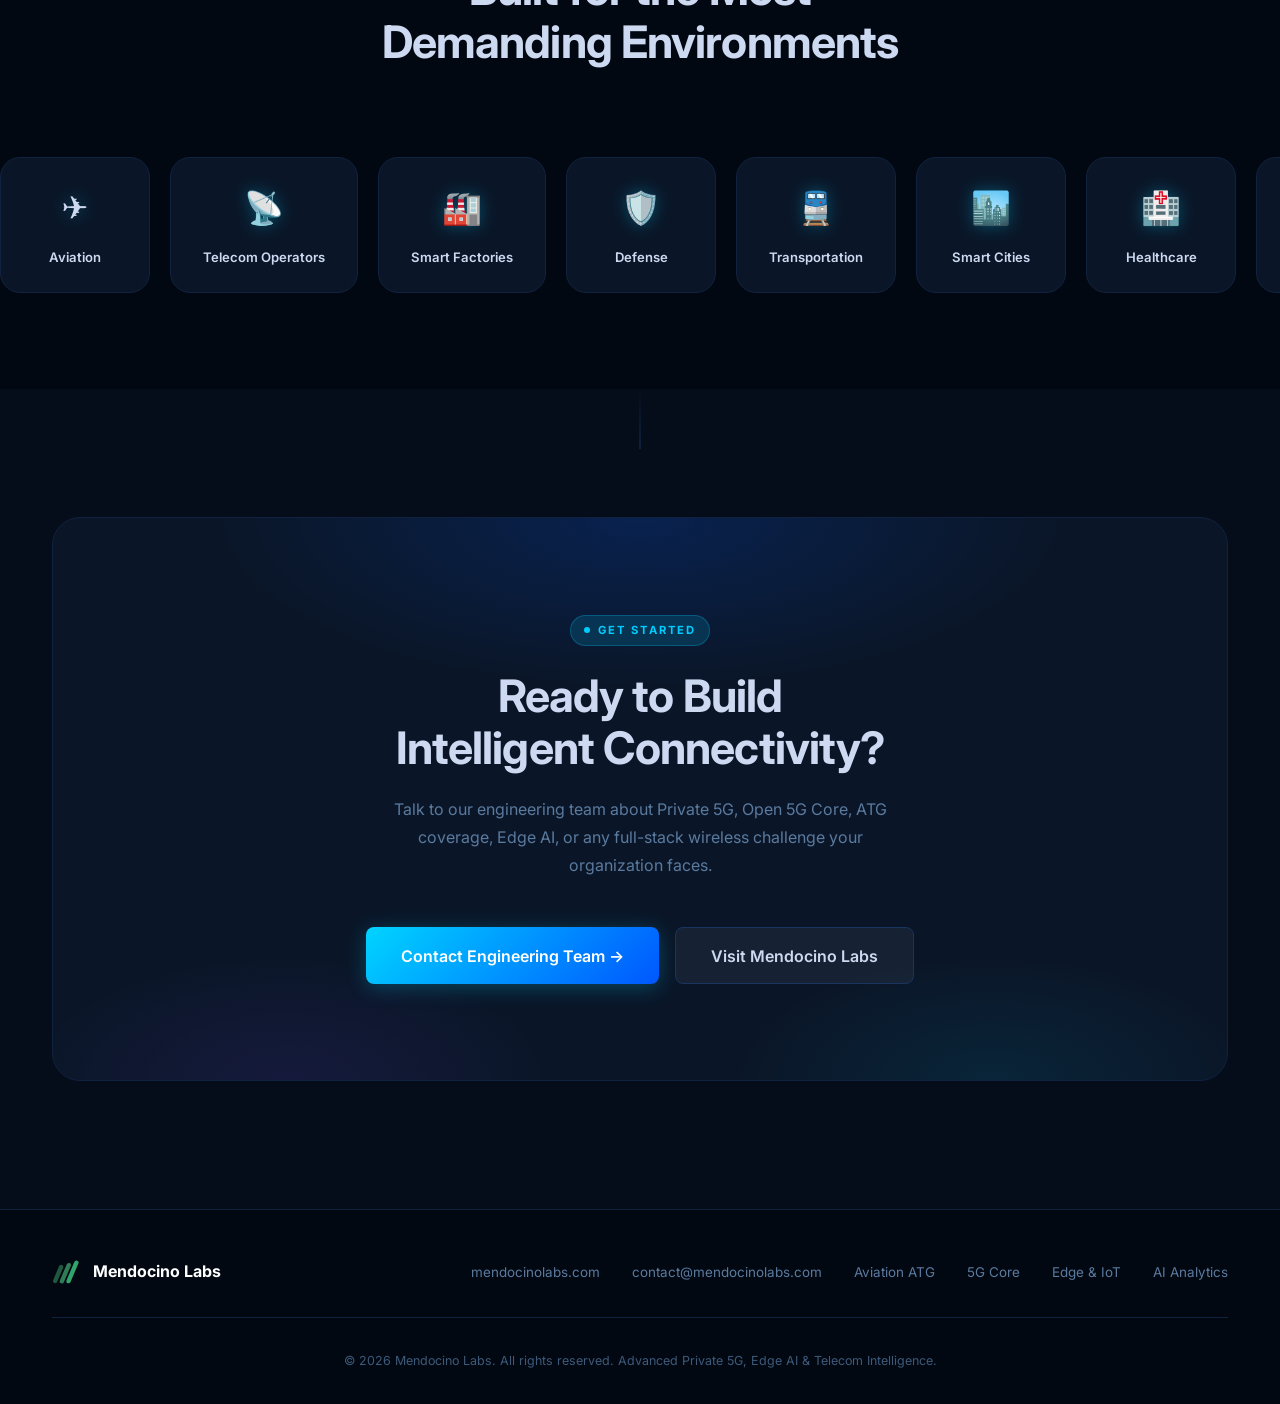
==== commit 2774ce94: "Redesign: split into 3 files, expand to multi-solution AI/5G platform - index.html: restructured as " ====
--- a/index.html
+++ b/index.html
@@ -1,980 +1,515 @@
 <!DOCTYPE html>
 <html lang="en">
 <head>
-  <meta charset="UTF-8" />
-  <meta name="viewport" content="width=device-width, initial-scale=1.0" />
-  <title>Mendocino Labs — Wireless Engineering & Connectivity Solutions</title>
-  <style>
-    *, *::before, *::after { box-sizing: border-box; margin: 0; padding: 0; }
-    :root {
-      --bg:      #04080f;
-      --bg2:     #070d1a;
-      --surface: #0c1526;
-      --border:  #1a2e50;
-      --accent:  #00c8ff;
-      --accent2: #0066ff;
-      --accent3: #00ff9d;
-      --green:   #30A46C;
-      --text:    #e8f0ff;
-      --muted:   #6b8aad;
-      --white:   #ffffff;
-      --grad1: linear-gradient(135deg, #00c8ff 0%, #0066ff 100%);
-      --grad2: linear-gradient(135deg, #00ff9d 0%, #00c8ff 100%);
-      --grad-green: linear-gradient(135deg, #30A46C 0%, #20573E 100%);
-      --font: 'Inter', system-ui, -apple-system, sans-serif;
-    }
-    html { scroll-behavior: smooth; }
-    body { font-family: var(--font); background: var(--bg); color: var(--text); overflow-x: hidden; line-height: 1.6; }
-    a { color: inherit; text-decoration: none; }
-
-    /* ── Typography ── */
-    .label { font-size: 0.72rem; font-weight: 700; letter-spacing: 0.2em; text-transform: uppercase; color: var(--accent); }
-    .label-green { color: var(--green); }
-    h1 { font-size: clamp(2.2rem, 5.5vw, 5rem); font-weight: 800; line-height: 1.1; }
-    h2 { font-size: clamp(1.7rem, 3.5vw, 3rem); font-weight: 700; line-height: 1.2; }
-    h3 { font-size: clamp(1rem, 1.8vw, 1.4rem); font-weight: 600; line-height: 1.3; }
-    p  { color: var(--muted); font-size: 1rem; max-width: 58ch; }
-
-    /* ── Layout ── */
-    .container { max-width: 1200px; margin: 0 auto; padding: 0 2rem; }
-    .section    { padding: 7rem 0; position: relative; }
-    .section--dark { background: var(--bg2); }
-
-    /* ── Scroll reveal ── */
-    .reveal       { opacity: 0; transform: translateY(40px); transition: opacity 0.8s ease, transform 0.8s ease; }
-    .reveal-left  { opacity: 0; transform: translateX(-50px); transition: opacity 0.9s ease, transform 0.9s ease; }
-    .reveal-right { opacity: 0; transform: translateX(50px);  transition: opacity 0.9s ease, transform 0.9s ease; }
-    .reveal.visible, .reveal-left.visible, .reveal-right.visible { opacity: 1; transform: none; }
-    .delay-1 { transition-delay: 0.10s; } .delay-2 { transition-delay: 0.20s; }
-    .delay-3 { transition-delay: 0.32s; } .delay-4 { transition-delay: 0.45s; }
-    .delay-5 { transition-delay: 0.60s; }
-
-    /* ── Buttons ── */
-    .btn {
-      display: inline-flex; align-items: center; gap: 0.5rem;
-      padding: 0.65rem 1.5rem; border-radius: 8px;
-      font-size: 0.9rem; font-weight: 600; cursor: pointer; border: none;
-      transition: transform 0.2s, box-shadow 0.2s;
-    }
-    .btn:hover { transform: translateY(-2px); }
-    .btn-primary { background: var(--grad1); color: #fff; }
-    .btn-primary:hover { box-shadow: 0 8px 30px rgba(0,200,255,0.3); }
-    .btn-green { background: var(--grad-green); color: #fff; }
-    .btn-green:hover { box-shadow: 0 8px 30px rgba(48,164,108,0.35); }
-    .btn-outline { background: transparent; color: var(--accent); border: 1px solid var(--accent); }
-    .btn-outline:hover { background: rgba(0,200,255,0.08); box-shadow: 0 8px 30px rgba(0,200,255,0.15); }
-    .btn-lg { padding: 0.9rem 2.2rem; font-size: 1rem; border-radius: 10px; }
-
-    /* ══════════════ NAV ══════════════ */
-    nav {
-      position: fixed; top: 0; left: 0; right: 0; z-index: 1000;
-      padding: 1rem 2rem;
-      display: flex; align-items: center; justify-content: space-between;
-      background: rgba(4,8,15,0.7); backdrop-filter: blur(20px);
-      border-bottom: 1px solid transparent;
-      transition: border-color 0.3s, background 0.3s;
-    }
-    nav.scrolled { border-bottom-color: var(--border); background: rgba(4,8,15,0.92); }
-    .nav-logo { display: flex; align-items: center; gap: 0.75rem; font-weight: 700; font-size: 1rem; }
-    .nav-logo svg { flex-shrink: 0; }
-    .nav-logo-text { color: var(--white); }
-    .nav-logo-sub { color: var(--muted); font-weight: 400; margin-left: 0.2rem; font-size: 0.85rem; }
-    .nav-links { display: flex; gap: 1.75rem; align-items: center; }
-    .nav-links a { font-size: 0.88rem; color: var(--muted); transition: color 0.2s; }
-    .nav-links a:hover { color: var(--white); }
-    .nav-actions { display: flex; gap: 0.75rem; align-items: center; }
-
-    /* ══════════════ HERO ══════════════ */
-    #hero {
-      position: relative; height: 100vh; min-height: 680px;
-      display: flex; align-items: center; overflow: hidden;
-    }
-    #hero-canvas { position: absolute; inset: 0; width: 100%; height: 100%; }
-    .hero-glow {
-      position: absolute; inset: 0; pointer-events: none;
-      background: radial-gradient(ellipse 80% 60% at 50% 40%, rgba(0,102,255,0.13) 0%, transparent 70%),
-                  radial-gradient(ellipse 50% 70% at 85% 70%, rgba(0,200,255,0.06) 0%, transparent 60%);
-    }
-    .hero-content { position: relative; z-index: 10; max-width: 860px; }
-    .hero-badge {
-      display: inline-flex; align-items: center; gap: 0.5rem;
-      padding: 0.38rem 1rem; margin-bottom: 1.5rem;
-      background: rgba(48,164,108,0.1); border: 1px solid rgba(48,164,108,0.3);
-      border-radius: 100px; font-size: 0.8rem; font-weight: 600; color: var(--green);
-    }
-    .badge-dot { width: 7px; height: 7px; background: var(--accent3); border-radius: 50%; animation: pulse 2s infinite; }
-    @keyframes pulse { 0%,100%{opacity:1;transform:scale(1)} 50%{opacity:0.5;transform:scale(1.5)} }
-    .hero-title { margin-bottom: 1.4rem; }
-    .grad-text { background: var(--grad1); -webkit-background-clip: text; -webkit-text-fill-color: transparent; background-clip: text; }
-    .grad-green { background: var(--grad-green); -webkit-background-clip: text; -webkit-text-fill-color: transparent; background-clip: text; }
-    .hero-sub { font-size: clamp(1rem, 1.8vw, 1.2rem); color: var(--muted); margin-bottom: 2.5rem; max-width: 54ch; }
-    .hero-actions { display: flex; gap: 1rem; flex-wrap: wrap; }
-    .scroll-hint {
-      position: absolute; bottom: 2rem; left: 50%; transform: translateX(-50%);
-      display: flex; flex-direction: column; align-items: center; gap: 0.4rem;
-      color: var(--muted); font-size: 0.72rem; letter-spacing: 0.12em;
-    }
-    .scroll-arrow {
-      width: 22px; height: 22px; margin-top: -2px;
-      border-right: 2px solid var(--muted); border-bottom: 2px solid var(--muted);
-      transform: rotate(45deg); animation: bounce 1.8s ease-in-out infinite;
-    }
-    @keyframes bounce { 0%,100%{transform:rotate(45deg) translate(0,0);opacity:1} 50%{transform:rotate(45deg) translate(4px,4px);opacity:0.4} }
-
-    /* ══════════════ STATS BAR ══════════════ */
-    #stats-bar { background: var(--surface); border-top: 1px solid var(--border); border-bottom: 1px solid var(--border); padding: 2.5rem 0; }
-    .stats-grid { display: grid; grid-template-columns: repeat(4,1fr); }
-    .stat-item { padding: 1rem 2rem; text-align: center; border-right: 1px solid var(--border); }
-    .stat-item:last-child { border-right: none; }
-    .stat-number {
-      font-size: clamp(1.8rem, 3.5vw, 2.8rem); font-weight: 800; line-height: 1;
-      margin-bottom: 0.3rem; background: var(--grad1);
-      -webkit-background-clip: text; -webkit-text-fill-color: transparent; background-clip: text;
-    }
-    .stat-label { font-size: 0.8rem; color: var(--muted); letter-spacing: 0.04em; }
-
-    /* ══════════════ SECTION HEADER ══════════════ */
-    .section-header { margin-bottom: 4rem; }
-    .section-header .label { margin-bottom: 0.7rem; display: block; }
-    .section-header h2 { margin-bottom: 1rem; }
-    .section-header p { max-width: 60ch; }
-
-    /* ══════════════ ATG — HOW IT WORKS ══════════════ */
-    /* Equipment showcase */
-    .equipment-showcase {
-      display: grid; grid-template-columns: 1fr 1fr 1fr; gap: 1.5rem;
-      margin: 3rem 0;
-    }
-    .equip-card {
-      background: var(--surface); border: 1px solid var(--border); border-radius: 18px;
-      overflow: hidden; position: relative;
-      transition: border-color 0.3s, transform 0.3s, box-shadow 0.3s;
-    }
-    .equip-card:hover { border-color: rgba(0,200,255,0.5); transform: translateY(-6px); box-shadow: 0 20px 60px rgba(0,200,255,0.1); }
-    .equip-img-wrap { position: relative; height: 220px; overflow: hidden; background: #0a111e; }
-    .equip-img-wrap img { width: 100%; height: 100%; object-fit: cover; transition: transform 0.5s; }
-    .equip-card:hover .equip-img-wrap img { transform: scale(1.05); }
-    /* ABR crop — show only the black box (left portion of singleantenna.png) */
-    .equip-img-wrap.abr-crop img {
-      object-position: left center;
-      object-fit: cover;
-      width: 65%;
-      margin-left: 0;
-      filter: brightness(1.05) contrast(1.05);
-    }
-    .equip-img-wrap::after {
-      content: ''; position: absolute; inset: 0;
-      background: linear-gradient(to top, rgba(12,21,38,0.85) 0%, transparent 50%);
-    }
-    .equip-badge {
-      position: absolute; top: 1rem; left: 1rem; z-index: 2;
-      padding: 0.28rem 0.75rem; border-radius: 100px;
-      font-size: 0.7rem; font-weight: 700; letter-spacing: 0.12em; text-transform: uppercase;
-      background: rgba(0,200,255,0.15); border: 1px solid rgba(0,200,255,0.4); color: var(--accent);
-    }
-    .equip-body { padding: 1.25rem 1.5rem 1.5rem; }
-    .equip-body h3 { color: var(--white); margin-bottom: 0.4rem; font-size: 1rem; }
-    .equip-body p  { font-size: 0.85rem; max-width: none; }
-
-    /* ATG architecture flow */
-    .atg-flow {
-      display: flex; align-items: center; justify-content: center;
-      gap: 0; margin: 3rem 0 2rem; flex-wrap: wrap;
-    }
-    .flow-node {
-      display: flex; flex-direction: column; align-items: center; gap: 0.6rem;
-      padding: 1.4rem 1.8rem;
-      background: var(--surface); border: 1px solid var(--border); border-radius: 16px;
-      min-width: 130px; text-align: center;
-      transition: border-color 0.3s;
-    }
-    .flow-node:hover { border-color: var(--accent); }
-    .flow-icon { font-size: 2rem; }
-    .flow-label { font-size: 0.78rem; font-weight: 600; color: var(--white); }
-    .flow-sub   { font-size: 0.7rem; color: var(--muted); }
-    .flow-arrow {
-      display: flex; align-items: center; padding: 0 0.5rem;
-      color: var(--accent); font-size: 1.4rem; position: relative;
-    }
-    .flow-arrow::before {
-      content: ''; display: block; width: 40px; height: 2px;
-      background: linear-gradient(90deg, var(--border), var(--accent));
-    }
-    .flow-arrow::after {
-      content: '▶'; font-size: 0.7rem; color: var(--accent);
-      margin-left: -4px;
-    }
-    .flow-arrow .signal-anim {
-      position: absolute; top: 50%; left: 0; transform: translateY(-50%);
-      width: 8px; height: 8px; border-radius: 50%;
-      background: var(--accent); box-shadow: 0 0 8px var(--accent);
-      animation: travel 1.8s linear infinite;
-    }
-    @keyframes travel { 0%{left:0;opacity:0} 10%{opacity:1} 90%{opacity:1} 100%{left:calc(100% - 8px);opacity:0} }
-
-    /* Steps */
-    .steps-grid { display: grid; grid-template-columns: repeat(3,1fr); gap: 1.5rem; margin-top: 3rem; }
-    .step-card {
-      background: var(--surface); border: 1px solid var(--border); border-radius: 16px;
-      padding: 2rem; position: relative; overflow: hidden;
-      transition: border-color 0.3s, transform 0.3s;
-    }
-    .step-card:hover { border-color: var(--accent); transform: translateY(-4px); }
-    .step-card::before {
-      content: ''; position: absolute; inset: 0;
-      background: radial-gradient(ellipse at top left, rgba(0,200,255,0.05) 0%, transparent 60%);
-      pointer-events: none;
-    }
-    .step-num { font-size: 3.5rem; font-weight: 900; color: rgba(0,200,255,0.07); position: absolute; top: 0.8rem; right: 1.2rem; line-height: 1; }
-    .step-icon { width: 46px; height: 46px; background: rgba(0,200,255,0.1); border: 1px solid rgba(0,200,255,0.25); border-radius: 12px; display: flex; align-items: center; justify-content: center; font-size: 1.3rem; margin-bottom: 1rem; }
-    .step-card h3 { color: var(--white); margin-bottom: 0.5rem; }
-    .step-card p  { font-size: 0.88rem; max-width: none; }
-
-    /* ══════════════ FEATURES ══════════════ */
-    .feature-row { display: grid; grid-template-columns: 1fr 1fr; gap: 4rem; align-items: center; padding: 5rem 0; border-bottom: 1px solid var(--border); }
-    .feature-row:last-child { border-bottom: none; }
-    .feature-row.reverse .feature-visual { order: -1; }
-    .feature-text .label { margin-bottom: 0.7rem; display: block; }
-    .feature-text h2 { margin-bottom: 1rem; }
-    .feature-text p  { margin-bottom: 1.5rem; }
-    .bullets { list-style: none; display: flex; flex-direction: column; gap: 0.7rem; }
-    .bullets li { display: flex; align-items: flex-start; gap: 0.7rem; font-size: 0.9rem; color: var(--muted); }
-    .bullets li::before {
-      content: ''; width: 18px; height: 18px; min-width: 18px; margin-top: 2px; border-radius: 50%;
-      background: rgba(0,255,157,0.1) url("data:image/svg+xml,%3Csvg xmlns='http://www.w3.org/2000/svg' viewBox='0 0 10 10'%3E%3Cpath d='M2 5l2.5 2.5L8 3' stroke='%2300ff9d' stroke-width='1.5' fill='none' stroke-linecap='round'/%3E%3C/svg%3E") no-repeat center;
-      border: 1px solid rgba(0,255,157,0.35);
-    }
-
-    /* Photo frame */
-    .photo-frame {
-      position: relative; border-radius: 20px; overflow: hidden;
-      border: 1px solid var(--border);
-      box-shadow: 0 30px 80px rgba(0,0,0,0.5);
-    }
-    .photo-frame img { width: 100%; height: 340px; object-fit: cover; display: block; }
-    .photo-frame::after {
-      content: ''; position: absolute; inset: 0;
-      background: linear-gradient(to top, rgba(4,8,15,0.5) 0%, transparent 60%);
-    }
-    .photo-chip {
-      position: absolute; bottom: 1.25rem; left: 1.25rem; z-index: 2;
-      padding: 0.35rem 0.9rem; border-radius: 8px;
-      background: rgba(4,8,15,0.85); backdrop-filter: blur(10px);
-      border: 1px solid var(--border); font-size: 0.78rem; color: var(--text); font-weight: 500;
-    }
-
-    /* vis card */
-    .vis-card {
-      background: var(--surface); border: 1px solid var(--border); border-radius: 20px;
-      padding: 1.75rem; position: relative; overflow: hidden;
-    }
-    .vis-card::after {
-      content: ''; position: absolute; inset: 0;
-      background: radial-gradient(ellipse 80% 80% at 50% 0%, rgba(0,200,255,0.05) 0%, transparent 70%);
-      pointer-events: none;
-    }
-    .vis-title {
-      font-size: 0.72rem; font-weight: 600; letter-spacing: 0.12em; text-transform: uppercase;
-      color: var(--muted); margin-bottom: 1.25rem; display: flex; align-items: center; gap: 0.5rem;
-    }
-    .vis-title::before { content:''; width:6px; height:6px; background:var(--accent3); border-radius:50%; animation:pulse 2s infinite; }
-    .metric-row { display: flex; align-items: center; gap: 1rem; margin-bottom: 0.9rem; }
-    .metric-name { font-size: 0.8rem; color: var(--muted); min-width: 75px; }
-    .metric-bar-wrap { flex:1; height: 7px; background: rgba(255,255,255,0.05); border-radius: 4px; overflow: hidden; }
-    .metric-bar { height: 100%; border-radius: 4px; background: var(--grad1); animation: expand 2.2s ease-out forwards; }
-    @keyframes expand { from{width:0%} }
-    .metric-val { font-size: 0.8rem; font-weight: 600; color: var(--accent); min-width: 55px; text-align: right; }
-
-    /* signal bars */
-    .signal-bars { display: flex; align-items: flex-end; gap: 4px; height: 44px; margin-top: 1.25rem; }
-    .signal-bar { width: 13px; background: var(--grad1); border-radius: 3px 3px 0 0; animation: sig 2.5s ease-in-out infinite alternate; }
-    @keyframes sig { 0%{opacity:0.35} 100%{opacity:1} }
-
-    /* ══════════════ COVERAGE MAP ══════════════ */
-    #coverage { text-align: center; }
-    .coverage-wrap { position: relative; background: var(--surface); border: 1px solid var(--border); border-radius: 24px; overflow: hidden; height: 420px; margin-top: 3rem; }
-    #coverage-canvas { width: 100%; height: 100%; }
-    .coverage-legend {
-      position: absolute; bottom: 1.5rem; right: 1.5rem;
-      background: rgba(4,8,15,0.88); backdrop-filter: blur(10px);
-      border: 1px solid var(--border); border-radius: 12px; padding: 1rem 1.2rem;
-      display: flex; flex-direction: column; gap: 0.45rem;
-    }
-    .leg-row { display: flex; align-items: center; gap: 0.55rem; font-size: 0.77rem; color: var(--muted); }
-    .leg-dot { width: 9px; height: 9px; border-radius: 50%; }
-
-    /* ══════════════ TECH SPECS ══════════════ */
-    .specs-grid { display: grid; grid-template-columns: repeat(3,1fr); gap: 1.5rem; }
-    .spec-card {
-      background: var(--surface); border: 1px solid var(--border); border-radius: 16px;
-      padding: 1.75rem; transition: border-color 0.3s, box-shadow 0.3s;
-    }
-    .spec-card:hover { border-color: rgba(0,200,255,0.4); box-shadow: 0 0 30px rgba(0,200,255,0.07); }
-    .spec-icon { font-size: 1.7rem; margin-bottom: 0.9rem; }
-    .spec-value { font-size: 1.5rem; font-weight: 800; background: var(--grad1); -webkit-background-clip: text; -webkit-text-fill-color: transparent; background-clip: text; margin-bottom: 0.2rem; }
-    .spec-card h3 { font-size: 0.95rem; color: var(--white); margin-bottom: 0.4rem; }
-    .spec-card p  { font-size: 0.84rem; max-width: none; }
-
-    /* ══════════════ SOLUTIONS GRID ══════════════ */
-    #solutions { background: var(--bg); }
-    .solutions-intro { text-align: center; margin-bottom: 4rem; }
-    .solutions-intro p { margin: 0 auto; }
-    .solutions-grid { display: grid; grid-template-columns: repeat(2,1fr); gap: 2rem; }
-    .sol-card {
-      background: var(--surface); border: 1px solid var(--border); border-radius: 20px;
-      padding: 2.5rem; position: relative; overflow: hidden;
-      transition: border-color 0.3s, transform 0.3s, box-shadow 0.3s;
-      cursor: default;
-    }
-    .sol-card:hover { transform: translateY(-6px); box-shadow: 0 24px 60px rgba(0,0,0,0.4); }
-    .sol-card::before {
-      content: ''; position: absolute; inset: 0; pointer-events: none;
-      opacity: 0; transition: opacity 0.3s;
-      background: radial-gradient(ellipse 80% 60% at 50% 0%, rgba(0,200,255,0.07) 0%, transparent 70%);
-    }
-    .sol-card:hover::before { opacity: 1; }
-
-    /* per-card accent colors */
-    .sol-card.sol-blue  { --sol-c: #00c8ff; }
-    .sol-card.sol-green { --sol-c: #30A46C; }
-    .sol-card.sol-purple{ --sol-c: #a855f7; }
-    .sol-card.sol-orange{ --sol-c: #f97316; }
-    .sol-card:hover { border-color: var(--sol-c); }
-    .sol-card::before { background: radial-gradient(ellipse 80% 60% at 50% 0%, color-mix(in srgb, var(--sol-c) 12%, transparent) 0%, transparent 70%); }
-
-    .sol-icon-wrap {
-      width: 56px; height: 56px; border-radius: 14px; margin-bottom: 1.5rem;
-      display: flex; align-items: center; justify-content: center; font-size: 1.6rem;
-      border: 1px solid; transition: transform 0.3s;
-    }
-    .sol-card:hover .sol-icon-wrap { transform: scale(1.08); }
-    .sol-blue  .sol-icon-wrap { background: rgba(0,200,255,0.1);  border-color: rgba(0,200,255,0.3);  }
-    .sol-green .sol-icon-wrap { background: rgba(48,164,108,0.1); border-color: rgba(48,164,108,0.3); }
-    .sol-purple.sol-icon-wrap, .sol-purple .sol-icon-wrap { background: rgba(168,85,247,0.1); border-color: rgba(168,85,247,0.3); }
-    .sol-orange .sol-icon-wrap { background: rgba(249,115,22,0.1); border-color: rgba(249,115,22,0.3); }
-
-    .sol-label { font-size: 0.68rem; font-weight: 700; letter-spacing: 0.18em; text-transform: uppercase; margin-bottom: 0.6rem; color: var(--sol-c); }
-    .sol-card h3 { font-size: 1.2rem; color: var(--white); margin-bottom: 0.75rem; }
-    .sol-card p  { font-size: 0.88rem; max-width: none; margin-bottom: 1.5rem; }
-    .sol-tags { display: flex; flex-wrap: wrap; gap: 0.5rem; }
-    .sol-tag {
-      padding: 0.25rem 0.7rem; border-radius: 100px; font-size: 0.72rem; font-weight: 600;
-      background: rgba(255,255,255,0.05); border: 1px solid rgba(255,255,255,0.1); color: var(--muted);
-    }
-    .sol-atg-banner {
-      grid-column: 1 / -1;
-      display: grid; grid-template-columns: 1fr auto; gap: 2rem; align-items: center;
-    }
-    .sol-atg-badge {
-      display: inline-flex; align-items: center; gap: 0.5rem;
-      padding: 0.28rem 0.8rem; border-radius: 100px; margin-bottom: 0.75rem;
-      font-size: 0.68rem; font-weight: 700; letter-spacing: 0.12em; text-transform: uppercase;
-      background: rgba(0,255,157,0.1); border: 1px solid rgba(0,255,157,0.35); color: var(--accent3);
-    }
-
-    /* ══════════════ QUOTE ══════════════ */
-    #testimonial { text-align: center; background: var(--surface); border-top: 1px solid var(--border); border-bottom: 1px solid var(--border); }
-    .quote-text { font-size: clamp(1.15rem, 2.2vw, 1.65rem); font-weight: 600; color: var(--white); line-height: 1.55; max-width: 780px; margin: 0 auto 1.5rem; }
-    .hl { background: var(--grad1); -webkit-background-clip: text; -webkit-text-fill-color: transparent; background-clip: text; }
-    .quote-attr { font-size: 0.84rem; color: var(--muted); }
-
-    /* ══════════════ CTA ══════════════ */
-    #cta { text-align: center; }
-    .cta-card {
-      background: var(--surface); border: 1px solid var(--border); border-radius: 28px;
-      padding: 5rem 3rem; position: relative; overflow: hidden;
-    }
-    .cta-glow {
-      position: absolute; width: 700px; height: 300px;
-      background: radial-gradient(ellipse, rgba(0,102,255,0.15) 0%, transparent 70%);
-      top: -120px; left: 50%; transform: translateX(-50%); pointer-events: none;
-      animation: glow 4s ease-in-out infinite;
-    }
-    @keyframes glow { 0%,100%{opacity:0.6;transform:translateX(-50%) scale(1)} 50%{opacity:1;transform:translateX(-50%) scale(1.1)} }
-    .cta-card .label { margin-bottom: 1rem; display: block; }
-    .cta-card h2 { margin-bottom: 1.25rem; }
-    .cta-card > p { margin: 0 auto 2.5rem; }
-    .cta-actions { display: flex; gap: 1rem; justify-content: center; flex-wrap: wrap; }
-
-    /* ══════════════ FOOTER ══════════════ */
-    footer { background: var(--bg); border-top: 1px solid var(--border); padding: 3rem 0 2rem; }
-    .footer-inner { display: flex; justify-content: space-between; align-items: center; flex-wrap: wrap; gap: 2rem; }
-    .footer-brand { display: flex; align-items: center; gap: 0.75rem; font-weight: 700; }
-    .footer-links { display: flex; gap: 2rem; flex-wrap: wrap; }
-    .footer-links a { font-size: 0.84rem; color: var(--muted); transition: color 0.2s; }
-    .footer-links a:hover { color: var(--white); }
-    .footer-copy { font-size: 0.78rem; color: var(--muted); margin-top: 2rem; text-align: center; }
-
-    /* ══════════════ RESPONSIVE ══════════════ */
-    @media (max-width: 960px) {
-      .equipment-showcase { grid-template-columns: 1fr 1fr; }
-      .steps-grid { grid-template-columns: 1fr; }
-      .feature-row { grid-template-columns: 1fr; gap: 2.5rem; }
-      .feature-row.reverse .feature-visual { order: 0; }
-      .specs-grid { grid-template-columns: 1fr 1fr; }
-      .solutions-grid { grid-template-columns: 1fr; }
-      .sol-atg-banner { grid-template-columns: 1fr; }
-      .stats-grid { grid-template-columns: repeat(2,1fr); }
-      .stat-item:nth-child(2) { border-right: none; }
-      .stat-item:nth-child(3) { border-top: 1px solid var(--border); }
-    }
-    @media (max-width: 640px) {
-      .equipment-showcase { grid-template-columns: 1fr; }
-      .specs-grid { grid-template-columns: 1fr; }
-      .nav-links { display: none; }
-      .atg-flow { gap: 0.5rem; }
-      .flow-arrow::before { width: 20px; }
-    }
-  </style>
+  <meta charset="UTF-8"/>
+  <meta name="viewport" content="width=device-width, initial-scale=1.0"/>
+  <title>Mendocino Labs — Advanced Private 5G, Edge AI & Telecom Intelligence</title>
+  <meta name="description" content="AI-powered connectivity and intelligent network solutions — Private 5G, Open 5G Core, Edge Computing, Aviation ATG, and AI/ML Telecom Analytics."/>
+  <link rel="icon" href="data:image/svg+xml,<svg xmlns='http://www.w3.org/2000/svg' viewBox='0 0 47 41'><rect width='7.5' height='41.8' rx='3.75' transform='matrix(.954 .299 -.39 .921 39.13 0)' fill='%2330A46C'/><rect width='7.5' height='37.6' rx='3.75' transform='matrix(.954 .299 -.39 .921 26.08 4.09)' fill='%232F7C57'/><rect width='7.5' height='33.4' rx='3.75' transform='matrix(.954 .299 -.39 .921 13.03 7.37)' fill='%2320573E'/></svg>"/>
+  <link rel="preconnect" href="https://fonts.googleapis.com"/>
+  <link rel="preconnect" href="https://fonts.gstatic.com" crossorigin/>
+  <link href="https://fonts.googleapis.com/css2?family=Inter:wght@400;500;600;700;800;900&family=JetBrains+Mono:wght@400;600&display=swap" rel="stylesheet"/>
+  <link rel="stylesheet" href="style.css"/>
 </head>
 <body>
 
-<!-- ════════ NAV ════════ -->
+<!-- ══════════ NAV ══════════ -->
 <nav id="navbar">
   <div class="nav-logo">
-    <!-- Mendocino Labs real SVG logo mark -->
-    <svg width="32" height="28" viewBox="0 0 47 41" fill="none" xmlns="http://www.w3.org/2000/svg">
+    <svg width="30" height="26" viewBox="0 0 47 41" fill="none" xmlns="http://www.w3.org/2000/svg">
       <rect width="7.49952" height="41.7644" rx="3.74976" transform="matrix(0.954363 0.29865 -0.38984 0.920883 39.1313 0)" fill="#30A46C"/>
       <rect width="7.49952" height="37.5879" rx="3.74976" transform="matrix(0.954363 0.29865 -0.38984 0.920883 26.0781 4.0929)" fill="#2F7C57"/>
       <rect width="7.49952" height="33.4115" rx="3.74976" transform="matrix(0.954363 0.29865 -0.38984 0.920883 13.0254 7.36707)" fill="#20573E"/>
     </svg>
-    <span class="nav-logo-text">Mendocino Labs</span>
-    <span class="nav-logo-sub">/ SkyConnect ATG</span>
+    <span>Mendocino Labs</span>
+    <div class="nav-logo-divider"></div>
+    <span class="nav-logo-sub">Intelligent Connectivity</span>
   </div>
   <div class="nav-links">
-    <a href="#atg">ATG Solution</a>
-    <a href="#solutions">Solutions</a>
-    <a href="#coverage">Coverage</a>
-    <a href="#specs">Specs</a>
-    <a href="https://www.mendocinolabs.com" target="_blank">About Us</a>
-  </div>
-  <div class="nav-actions">
-    <a href="#cta" class="btn btn-primary">Request Demo</a>
+    <a href="#atg">Aviation ATG</a>
+    <a href="#core5g">5G Core</a>
+    <a href="#edge">Edge &amp; IoT</a>
+    <a href="#ai">AI Analytics</a>
+    <a href="#industries">Industries</a>
+    <a href="https://www.mendocinolabs.com" target="_blank">About</a>
+  </div>
+  <div class="nav-cta">
+    <a href="#cta" class="btn btn-ghost">Contact</a>
+    <a href="#cta" class="btn btn-primary">Get Started &rarr;</a>
   </div>
 </nav>
 
-<!-- ════════ HERO ════════ -->
+<!-- ══════════ HERO ══════════ -->
 <section id="hero">
   <canvas id="hero-canvas"></canvas>
-  <div class="hero-glow"></div>
-
-  <!-- SVG flight path + animated plane -->
-  <svg style="position:absolute;inset:0;width:100%;height:100%;pointer-events:none;z-index:5" viewBox="0 0 1440 700" preserveAspectRatio="xMidYMid slice">
+  <div class="hero-overlay"></div>
+  <div class="hero-grid"></div>
+
+  <svg id="hero-svg" viewBox="0 0 1440 700" preserveAspectRatio="xMidYMid slice">
     <defs>
-      <filter id="gf"><feGaussianBlur stdDeviation="3" result="b"/><feMerge><feMergeNode in="b"/><feMergeNode in="SourceGraphic"/></feMerge></filter>
+      <filter id="gf">
+        <feGaussianBlur stdDeviation="3" result="b"/>
+        <feMerge><feMergeNode in="b"/><feMergeNode in="SourceGraphic"/></feMerge>
+      </filter>
     </defs>
-    <!-- towers -->
-    <g opacity="0.45">
-      <line x1="120" y1="650" x2="120" y2="575" stroke="#0066ff" stroke-width="2"/>
-      <circle cx="120" cy="570" r="6" fill="#0066ff" opacity="0.7"/>
-      <line x1="380" y1="650" x2="380" y2="580" stroke="#0066ff" stroke-width="2"/>
-      <circle cx="380" cy="575" r="6" fill="#0066ff" opacity="0.7"/>
-      <line x1="700" y1="650" x2="700" y2="585" stroke="#0066ff" stroke-width="2"/>
-      <circle cx="700" cy="580" r="6" fill="#0066ff" opacity="0.7"/>
-      <line x1="1020" y1="650" x2="1020" y2="578" stroke="#0066ff" stroke-width="2"/>
-      <circle cx="1020" cy="573" r="6" fill="#0066ff" opacity="0.7"/>
-      <line x1="1300" y1="650" x2="1300" y2="582" stroke="#0066ff" stroke-width="2"/>
-      <circle cx="1300" cy="577" r="6" fill="#0066ff" opacity="0.7"/>
+    <g opacity="0.4">
+      <line x1="120" y1="660" x2="120" y2="580" stroke="#0057ff" stroke-width="2"/>
+      <circle cx="120" cy="575" r="6" fill="#0057ff"/>
+      <line x1="380" y1="660" x2="380" y2="588" stroke="#0057ff" stroke-width="2"/>
+      <circle cx="380" cy="583" r="6" fill="#0057ff"/>
+      <line x1="700" y1="660" x2="700" y2="592" stroke="#0057ff" stroke-width="2"/>
+      <circle cx="700" cy="587" r="6" fill="#0057ff"/>
+      <line x1="1020" y1="660" x2="1020" y2="585" stroke="#0057ff" stroke-width="2"/>
+      <circle cx="1020" cy="580" r="6" fill="#0057ff"/>
+      <line x1="1300" y1="660" x2="1300" y2="588" stroke="#0057ff" stroke-width="2"/>
+      <circle cx="1300" cy="583" r="6" fill="#0057ff"/>
     </g>
     <g id="sig-beams" opacity="0" style="transition:opacity 1.5s ease">
-      <line x1="120" y1="570" x2="480" y2="235" stroke="#00c8ff" stroke-width="1" stroke-dasharray="7 5" opacity="0.45"/>
-      <line x1="380" y1="575" x2="620" y2="215" stroke="#00c8ff" stroke-width="1" stroke-dasharray="7 5" opacity="0.45"/>
-      <line x1="700" y1="580" x2="780" y2="205" stroke="#00c8ff" stroke-width="1" stroke-dasharray="7 5" opacity="0.45"/>
-      <line x1="1020" y1="573" x2="950" y2="218" stroke="#00c8ff" stroke-width="1" stroke-dasharray="7 5" opacity="0.45"/>
-      <line x1="1300" y1="577" x2="1110" y2="235" stroke="#00c8ff" stroke-width="1" stroke-dasharray="7 5" opacity="0.45"/>
+      <line x1="120" y1="575" x2="490" y2="232" stroke="#00d4ff" stroke-width="1.2" stroke-dasharray="7 5" opacity="0.4"/>
+      <line x1="380" y1="583" x2="630" y2="212" stroke="#00d4ff" stroke-width="1.2" stroke-dasharray="7 5" opacity="0.4"/>
+      <line x1="700" y1="587" x2="790" y2="200" stroke="#00d4ff" stroke-width="1.2" stroke-dasharray="7 5" opacity="0.4"/>
+      <line x1="1020" y1="580" x2="950" y2="215" stroke="#00d4ff" stroke-width="1.2" stroke-dasharray="7 5" opacity="0.4"/>
+      <line x1="1300" y1="583" x2="1115" y2="232" stroke="#00d4ff" stroke-width="1.2" stroke-dasharray="7 5" opacity="0.4"/>
     </g>
-    <path id="trail" fill="none" stroke="#00c8ff" stroke-width="1.5" stroke-dasharray="8 6" opacity="0.3"
-      d="M 80 360 C 200 345, 360 275, 510 235 S 770 198, 920 212 S 1160 238, 1390 305"/>
+    <path id="trail" fill="none" stroke="#00d4ff" stroke-width="1.5" stroke-dasharray="9 6" opacity="0.25"
+      d="M 70 365 C 200 348, 365 272, 515 232 S 778 195, 928 210 S 1165 235, 1400 308"/>
     <circle id="plane-dot" r="9" fill="#00ff9d" filter="url(#gf)"/>
     <circle id="plane-ring" r="9" fill="none" stroke="#00ff9d" stroke-width="1.2" opacity="0"/>
   </svg>
 
   <div class="container">
     <div class="hero-content">
-      <div class="hero-badge"><div class="badge-dot"></div>Nationwide ATG network — live</div>
+      <div class="hero-eyebrow">
+        <span class="live-dot"></span>
+        Advanced Private 5G &middot; Edge AI &middot; Aviation Connectivity
+      </div>
       <h1 class="hero-title">
-        Full-Stack Wireless<br>
-        <span class="grad-text">Engineering & Connectivity</span>
+        Building Intelligent
+        <span class="line2 g-hero">Connectivity Infrastructure</span>
       </h1>
       <p class="hero-sub">
-        From Air-to-Ground broadband at 35,000 ft to Open 5G Core, Private 5G,
-        and AI-powered telecom — Mendocino Labs delivers end-to-end wireless
-        solutions for the most demanding environments.
+        Advanced Private 5G, Open 5G Core, Edge AI, and Telecom Intelligence solutions
+        for aviation, enterprise, industrial, and defense networks &mdash; engineered
+        end-to-end by Mendocino Labs.
       </p>
       <div class="hero-actions">
-        <a href="#atg" class="btn btn-primary btn-lg">Explore ATG Solution →</a>
-        <a href="#solutions" class="btn btn-outline btn-lg">All Solutions</a>
-      </div>
-    </div>
-  </div>
-  <div class="scroll-hint"><span>SCROLL</span><div class="scroll-arrow"></div></div>
-</section>
-
-<!-- ════════ STATS ════════ -->
-<section id="stats-bar">
-  <div class="container">
-    <div class="stats-grid">
-      <div class="stat-item reveal delay-1">
-        <div class="stat-number" data-target="300" data-suffix="+">0</div>
-        <div class="stat-label">Ground Sites Nationwide</div>
-      </div>
-      <div class="stat-item reveal delay-2">
-        <div class="stat-number" data-target="99" data-suffix=".9%">0</div>
-        <div class="stat-label">Network Uptime SLA</div>
-      </div>
-      <div class="stat-item reveal delay-3">
-        <div class="stat-number" data-target="30" data-suffix=" Mbps">0</div>
-        <div class="stat-label">Peak Downlink Speed</div>
-      </div>
-      <div class="stat-item reveal delay-4">
-        <div class="stat-number" data-target="75" data-suffix=" ms">0</div>
-        <div class="stat-label">Typical Latency</div>
-      </div>
-    </div>
-  </div>
-</section>
-
-<!-- ════════ ATG — HOW IT WORKS ════════ -->
-<section id="atg" class="section section--dark">
-  <div class="container">
-    <div class="section-header reveal">
-      <span class="label">ATG Solution</span>
-      <h2>Internet at 35,000 Feet —<br>Air-to-Ground Connectivity</h2>
-      <p>Our purpose-built ATG 4G/5G network beams broadband directly from
-         ground towers to aircraft antennas, eliminating satellite latency
-         and delivering reliable in-flight internet coast to coast.</p>
-    </div>
-
-    <!-- Real equipment photos -->
-    <div class="equipment-showcase">
-      <!-- ABR unit — cropped from singleantenna.png -->
-      <div class="equip-card reveal delay-1">
-        <div class="equip-img-wrap abr-crop">
-          <span class="equip-badge">ABR Modem</span>
-          <img src="content/singleantenna.png" alt="ABR modem unit — onboard router" loading="lazy"/>
+        <a href="#core5g" class="btn btn-primary btn-lg">Explore Solutions &rarr;</a>
+        <a href="#cta" class="btn btn-ghost btn-lg">Talk to Engineering</a>
+      </div>
+      <div class="hero-stats">
+        <div>
+          <div class="hstat-val g-cyan" data-target="300" data-suffix="+">0+</div>
+          <div class="hstat-label">ATG Ground Sites</div>
+        </div>
+        <div>
+          <div class="hstat-val g-cyan" data-target="99" data-suffix=".9%">0%</div>
+          <div class="hstat-label">Network Uptime SLA</div>
+        </div>
+        <div>
+          <div class="hstat-val g-cyan" data-target="5" data-suffix=" Solutions">0</div>
+          <div class="hstat-label">Solution Domains</div>
+        </div>
+      </div>
+    </div>
+  </div>
+  <div class="scroll-hint"><span>scroll</span><div class="scroll-arrow"></div></div>
+</section>
+
+<!-- ══════════ STATS MARQUEE ══════════ -->
+<div id="stats-bar">
+  <div class="stats-track">
+    <div class="stat-item"><div class="stat-num">5G NR</div><div class="stat-sep"></div><div class="stat-lbl">Radio Access Technology</div></div>
+    <div class="stat-item"><div class="stat-num">300+</div><div class="stat-sep"></div><div class="stat-lbl">ATG Ground Sites</div></div>
+    <div class="stat-item"><div class="stat-num">O-RAN</div><div class="stat-sep"></div><div class="stat-lbl">Open Architecture</div></div>
+    <div class="stat-item"><div class="stat-num">99.9%</div><div class="stat-sep"></div><div class="stat-lbl">Network Uptime SLA</div></div>
+    <div class="stat-item"><div class="stat-num">CBRS</div><div class="stat-sep"></div><div class="stat-lbl">Private 5G Spectrum</div></div>
+    <div class="stat-item"><div class="stat-num">&lt;75ms</div><div class="stat-sep"></div><div class="stat-lbl">ATG Latency</div></div>
+    <div class="stat-item"><div class="stat-num">Edge AI</div><div class="stat-sep"></div><div class="stat-lbl">NVIDIA + Intel Powered</div></div>
+    <div class="stat-item"><div class="stat-num">MEC</div><div class="stat-sep"></div><div class="stat-lbl">Multi-Access Edge Compute</div></div>
+    <div class="stat-item"><div class="stat-num">1 sec</div><div class="stat-sep"></div><div class="stat-lbl">Telemetry Granularity</div></div>
+    <div class="stat-item"><div class="stat-num">Open5GS</div><div class="stat-sep"></div><div class="stat-lbl">Cloud-Native 5G Core</div></div>
+    <div class="stat-item"><div class="stat-num">5G NR</div><div class="stat-sep"></div><div class="stat-lbl">Radio Access Technology</div></div>
+    <div class="stat-item"><div class="stat-num">300+</div><div class="stat-sep"></div><div class="stat-lbl">ATG Ground Sites</div></div>
+    <div class="stat-item"><div class="stat-num">O-RAN</div><div class="stat-sep"></div><div class="stat-lbl">Open Architecture</div></div>
+    <div class="stat-item"><div class="stat-num">99.9%</div><div class="stat-sep"></div><div class="stat-lbl">Network Uptime SLA</div></div>
+    <div class="stat-item"><div class="stat-num">CBRS</div><div class="stat-sep"></div><div class="stat-lbl">Private 5G Spectrum</div></div>
+    <div class="stat-item"><div class="stat-num">&lt;75ms</div><div class="stat-sep"></div><div class="stat-lbl">ATG Latency</div></div>
+    <div class="stat-item"><div class="stat-num">Edge AI</div><div class="stat-sep"></div><div class="stat-lbl">NVIDIA + Intel Powered</div></div>
+    <div class="stat-item"><div class="stat-num">MEC</div><div class="stat-sep"></div><div class="stat-lbl">Multi-Access Edge Compute</div></div>
+    <div class="stat-item"><div class="stat-num">1 sec</div><div class="stat-sep"></div><div class="stat-lbl">Telemetry Granularity</div></div>
+    <div class="stat-item"><div class="stat-num">Open5GS</div><div class="stat-sep"></div><div class="stat-lbl">Cloud-Native 5G Core</div></div>
+  </div>
+</div>
+
+<!-- ══════════ ATG ══════════ -->
+<section id="atg" class="section">
+  <div class="container">
+    <div class="sec-header reveal">
+      <span class="label label-cyan"><span class="dot"></span>Aviation Connectivity</span>
+      <h2>Internet at 35,000 Feet &mdash;<br>Air-to-Ground Connectivity</h2>
+      <p>Our purpose-built ATG 4G/5G network beams broadband directly from ground towers
+         to aircraft antennas, delivering reliable in-flight internet coast to coast
+         without satellite latency.</p>
+    </div>
+    <div class="equip-grid">
+      <div class="equip-card reveal d1">
+        <div class="equip-img abr-crop">
+          <span class="equip-badge">ABR &mdash; Onboard Radio</span>
+          <img src="content/singleantenna.png" alt="ABR onboard radio unit" loading="lazy"/>
         </div>
         <div class="equip-body">
-          <h3>Onboard ABR Modem</h3>
-          <p>Compact avionics-grade router installed inside the aircraft cabin,
-             providing WiFi to passengers and crew via the ATG link.</p>
-        </div>
-      </div>
-
-      <!-- Antenna installed on plane belly -->
-      <div class="equip-card reveal delay-2">
-        <div class="equip-img-wrap">
-          <span class="equip-badge">Installed Antenna</span>
-          <img src="content/antennainstall.jpg" alt="ATG antenna installed on aircraft belly" loading="lazy"/>
+          <h3>ABR &mdash; Onboard Radio</h3>
+          <p>Avionics-grade onboard radio installed inside the aircraft, providing
+             broadband WiFi to passengers and crew via the ATG link.</p>
+        </div>
+      </div>
+      <div class="equip-card reveal d2">
+        <div class="equip-img">
+          <span class="equip-badge">ATG Antenna &mdash; Belly Mounted</span>
+          <img src="content/antennainstall.jpg" alt="ATG antenna belly-mounted on aircraft" loading="lazy"/>
         </div>
         <div class="equip-body">
-          <h3>Belly-Mounted ATG Antenna</h3>
-          <p>Low-profile phased-array antenna STC-installed on the aircraft
-             fuselage, facing downward to communicate with ground towers.</p>
-        </div>
-      </div>
-
-      <!-- Ground tower -->
-      <div class="equip-card reveal delay-3">
-        <div class="equip-img-wrap">
+          <h3>ATG Antenna &mdash; Belly Mounted</h3>
+          <p>Low-profile antenna STC-installed on the aircraft fuselage underside,
+             pointing downward to communicate with ground towers.</p>
+        </div>
+      </div>
+      <div class="equip-card reveal d3">
+        <div class="equip-img">
           <span class="equip-badge">Ground Tower</span>
           <img src="content/groundTower.jpg" alt="ATG ground tower" loading="lazy"/>
         </div>
         <div class="equip-body">
           <h3>ATG Ground Station</h3>
-          <p>Purpose-built towers with skyward-facing sector antennas,
-             connected to our packet core via fiber backhaul for ultra-low
-             latency delivery.</p>
-        </div>
-      </div>
-    </div>
-
-    <!-- Signal flow diagram -->
-    <div class="atg-flow reveal delay-2">
+          <p>Purpose-built towers with skyward-facing sector antennas connected
+             to our packet core via fiber backhaul.</p>
+        </div>
+      </div>
+    </div>
+
+    <!-- Signal flow -->
+    <div class="atg-flow reveal d2">
       <div class="flow-node">
-        <div class="flow-icon">🌐</div>
-        <div class="flow-label">Internet</div>
-        <div class="flow-sub">Packet Core</div>
-      </div>
-      <div class="flow-arrow"><div class="signal-anim"></div></div>
+        <div class="flow-icon-wrap">🌐</div>
+        <div class="flow-node-label">Internet</div>
+        <div class="flow-node-sub">Packet Core</div>
+      </div>
+      <div class="flow-connector"><div class="flow-signal"></div></div>
       <div class="flow-node">
-        <div class="flow-icon">🗼</div>
-        <div class="flow-label">Ground Tower</div>
-        <div class="flow-sub">4G/5G NR</div>
-      </div>
-      <div class="flow-arrow"><div class="signal-anim" style="animation-delay:0.6s"></div></div>
+        <div class="flow-icon-wrap">🗼</div>
+        <div class="flow-node-label">Ground Tower</div>
+        <div class="flow-node-sub">4G/5G NR</div>
+      </div>
+      <div class="flow-connector"><div class="flow-signal" style="animation-delay:0.6s"></div></div>
       <div class="flow-node">
-        <div class="flow-icon">📡</div>
-        <div class="flow-label">ATG Antenna</div>
-        <div class="flow-sub">Belly-mounted</div>
-      </div>
-      <div class="flow-arrow"><div class="signal-anim" style="animation-delay:1.2s"></div></div>
+        <div class="flow-icon-wrap">
+          <svg width="30" height="30" viewBox="0 0 32 32" fill="none">
+            <ellipse cx="16" cy="10" rx="12" ry="6" fill="#0a1628" stroke="#00d4ff" stroke-width="1.2"/>
+            <rect x="10" y="15" width="12" height="3" rx="1.5" fill="#00d4ff" opacity="0.7"/>
+            <rect x="13" y="18" width="6" height="5" rx="1" fill="#00d4ff" opacity="0.5"/>
+            <line x1="16" y1="23" x2="16" y2="27" stroke="#00d4ff" stroke-width="1.2" opacity="0.6"/>
+            <circle cx="16" cy="28" r="1.5" fill="#00d4ff" opacity="0.9"/>
+          </svg>
+        </div>
+        <div class="flow-node-label">ATG Antenna</div>
+        <div class="flow-node-sub">Belly-mounted</div>
+      </div>
+      <div class="flow-connector"><div class="flow-signal" style="animation-delay:1.2s"></div></div>
       <div class="flow-node">
-        <div class="flow-icon">📦</div>
-        <div class="flow-label">ABR Modem</div>
-        <div class="flow-sub">Onboard router</div>
-      </div>
-      <div class="flow-arrow"><div class="signal-anim" style="animation-delay:1.8s"></div></div>
+        <div class="flow-icon-wrap">
+          <svg width="30" height="30" viewBox="0 0 32 32" fill="none">
+            <rect x="2" y="8" width="28" height="18" rx="2" fill="#111c30" stroke="#00d4ff" stroke-width="1.2"/>
+            <rect x="5" y="12" width="4" height="4" rx="0.5" fill="#00d4ff" opacity="0.6"/>
+            <rect x="5" y="18" width="4" height="2" rx="0.5" fill="#00d4ff" opacity="0.3"/>
+            <circle cx="22" cy="14" r="2" fill="#00ff9d" opacity="0.9"/>
+            <circle cx="26" cy="14" r="2" fill="#00d4ff" opacity="0.6"/>
+            <rect x="11" y="13" width="7" height="1.5" rx="0.5" fill="#00d4ff" opacity="0.3"/>
+            <rect x="11" y="16" width="5" height="1.5" rx="0.5" fill="#00d4ff" opacity="0.2"/>
+          </svg>
+        </div>
+        <div class="flow-node-label">ABR &mdash; Onboard Radio</div>
+        <div class="flow-node-sub">Onboard unit</div>
+      </div>
+      <div class="flow-connector"><div class="flow-signal" style="animation-delay:1.8s"></div></div>
       <div class="flow-node">
-        <div class="flow-icon">💻</div>
-        <div class="flow-label">Passengers</div>
-        <div class="flow-sub">Cabin WiFi</div>
-      </div>
-    </div>
-
-    <!-- 3 steps -->
+        <div class="flow-icon-wrap">💻</div>
+        <div class="flow-node-label">Passengers</div>
+        <div class="flow-node-sub">Cabin WiFi</div>
+      </div>
+    </div>
+
     <div class="steps-grid">
-      <div class="step-card reveal delay-1">
+      <div class="step-card reveal d1">
         <div class="step-num">01</div>
         <div class="step-icon">🗼</div>
         <h3>300+ Ground Sites</h3>
-        <p>Skyward-facing 4G LTE / 5G NR towers blanket the continental US.
-           Each site runs 2–4 BBUs with 3 RRH sectors per unit, engineered
-           for high-altitude aircraft angles.</p>
-      </div>
-      <div class="step-card reveal delay-2">
+        <p>Skyward-facing 4G LTE / 5G NR towers blanket the continental US. Each site
+           runs 2&ndash;4 BBUs with 3 RRH sectors per unit, engineered for high-altitude aircraft angles.</p>
+      </div>
+      <div class="step-card reveal d2">
         <div class="step-num">02</div>
         <div class="step-icon">✈️</div>
         <h3>STC-Certified Hardware</h3>
-        <p>Belly-mounted antenna + ABR modem installed via standard STC.
-           No custom airframe modifications. Compatible with business jets,
-           turboprops, and regional aircraft.</p>
-      </div>
-      <div class="step-card reveal delay-3">
+        <p>Belly-mounted antenna + ABR onboard radio installed via standard STC.
+           Compatible with business jets, turboprops, and regional aircraft.</p>
+      </div>
+      <div class="step-card reveal d3">
         <div class="step-num">03</div>
         <div class="step-icon">⚡</div>
         <h3>Seamless Handover</h3>
         <p>Our OAM platform tracks each flight via ADS-B and orchestrates
-           X2/S1 handovers between sectors as the aircraft crosses coverage
-           zones at 500+ knots.</p>
-      </div>
-    </div>
-  </div>
-</section>
-
-<!-- ════════ FEATURES ════════ -->
-<section id="features" class="section">
-  <div class="container">
-
-    <!-- Feature 1: RF Performance -->
-    <div class="feature-row">
-      <div class="feature-text reveal-left">
-        <span class="label">RF Performance</span>
-        <h2>4G LTE & 5G NR — Dual Mode</h2>
-        <p>Dual-mode radios serve existing LTE ABR modems while enabling 5G NR
-           throughput for next-generation fleets. CQI-adaptive modulation
-           maximizes spectral efficiency at every altitude.</p>
-        <ul class="bullets">
-          <li>Up to 30 Mbps downlink per sector on LTE</li>
-          <li>CQI-adaptive modulation: QPSK to 256-QAM</li>
-          <li>Per-flight RF telemetry: CQI, SNR, RSRP, BLER, MCS</li>
-          <li>Samsung & Ericsson RAN equipment</li>
+           X2/S1 handovers between sectors as aircraft cross coverage zones at 500+ knots.</p>
+      </div>
+    </div>
+  </div>
+</section>
+
+<!-- ══════════ 5G CORE + PRIVATE 5G ══════════ -->
+<section id="core5g" class="section" style="background:var(--bg2)">
+  <div class="container">
+    <div class="sec-header reveal">
+      <span class="label label-green"><span class="dot"></span>5G Infrastructure</span>
+      <h2>Open 5G Core &amp;<br>Private 5G Networks</h2>
+      <p>Vendor-neutral 5G Standalone core and dedicated private 5G deployments
+         for enterprise, industrial, and defense environments.</p>
+    </div>
+    <div class="two-col" style="margin-bottom:6rem">
+      <div class="col-text reveal-l">
+        <span class="label label-green"><span class="dot"></span>Open Standards</span>
+        <h2>Open 5G Core</h2>
+        <p>Cloud-native 5G Standalone core built on open-source components &mdash;
+           no vendor lock-in, fully interoperable with any RAN equipment.</p>
+        <ul class="bullets" style="margin-bottom:1.75rem">
+          <li><span class="bullet-dot bullet-green"></span>Open5GS, free5GC, OpenAirInterface deployments</li>
+          <li><span class="bullet-dot bullet-green"></span>O-RAN compliant RAN integration</li>
+          <li><span class="bullet-dot bullet-green"></span>Kubernetes-native AMF, SMF, UPF, PCF functions</li>
+          <li><span class="bullet-dot bullet-green"></span>Multi-vendor RAN: Samsung, Ericsson, srsRAN</li>
+          <li><span class="bullet-dot bullet-green"></span>Network slicing and MEC integration</li>
         </ul>
-      </div>
-      <div class="feature-visual reveal-right">
+        <div class="tech-tags">
+          <span class="tag tag-green">Open5GS</span><span class="tag tag-green">srsRAN</span>
+          <span class="tag tag-green">O-RAN</span><span class="tag tag-green">Kubernetes</span>
+          <span class="tag tag-cyan">5G SA</span><span class="tag tag-cyan">NFV</span><span class="tag tag-cyan">SDN</span>
+        </div>
+      </div>
+      <div class="col-visual reveal-r">
         <div class="vis-card">
-          <div class="vis-title">Live RF Metrics — N199XP</div>
-          <div class="metric-row"><span class="metric-name">Downlink</span><div class="metric-bar-wrap"><div class="metric-bar" style="width:72%"></div></div><span class="metric-val">28 Mbps</span></div>
-          <div class="metric-row"><span class="metric-name">Uplink</span><div class="metric-bar-wrap"><div class="metric-bar" style="width:50%;animation-delay:0.2s"></div></div><span class="metric-val">8 Mbps</span></div>
-          <div class="metric-row"><span class="metric-name">CQI</span><div class="metric-bar-wrap"><div class="metric-bar" style="width:80%;animation-delay:0.4s;background:var(--grad2)"></div></div><span class="metric-val" style="color:var(--accent3)">12 / 15</span></div>
-          <div class="metric-row"><span class="metric-name">RSRP</span><div class="metric-bar-wrap"><div class="metric-bar" style="width:68%;animation-delay:0.6s;background:var(--grad2)"></div></div><span class="metric-val" style="color:var(--accent3)">-91 dBm</span></div>
-          <div class="metric-row"><span class="metric-name">Latency</span><div class="metric-bar-wrap"><div class="metric-bar" style="width:42%;animation-delay:0.8s"></div></div><span class="metric-val">75 ms</span></div>
-          <div class="signal-bars">
-            <div class="signal-bar" style="height:25%;animation-delay:0s"></div>
-            <div class="signal-bar" style="height:45%;animation-delay:0.15s"></div>
-            <div class="signal-bar" style="height:62%;animation-delay:0.3s"></div>
-            <div class="signal-bar" style="height:78%;animation-delay:0.45s"></div>
-            <div class="signal-bar" style="height:90%;animation-delay:0.6s"></div>
-            <div class="signal-bar" style="height:100%;animation-delay:0.75s"></div>
-            <div class="signal-bar" style="height:95%;animation-delay:0.9s"></div>
-            <div class="signal-bar" style="height:85%;animation-delay:1.05s"></div>
-            <div class="signal-bar" style="height:90%;animation-delay:1.2s"></div>
-            <div class="signal-bar" style="height:100%;animation-delay:1.35s"></div>
-          </div>
-        </div>
-      </div>
-    </div>
-
-    <!-- Feature 2: OAM + flight analysis -->
-    <div class="feature-row reverse">
-      <div class="feature-text reveal-right">
-        <span class="label">Operational Intelligence</span>
-        <h2>Full-Flight Telemetry & OAM</h2>
-        <p>Our OAM platform correlates ADS-B position data with LTE metrics
-           at 1-second granularity. Every flight is analyzed from block-out
-           to block-in — gaps, handovers, and RF degradation classified automatically.</p>
-        <ul class="bullets">
-          <li>ADS-B ↔ LTE correlation at ±20 s time window</li>
-          <li>Automated gap classification: site_down, rf_degradation, handoff_gap</li>
-          <li>Per-BBU / per-sector health monitoring</li>
-          <li>DOCX flight reports with executive summaries</li>
+          <div class="vis-card-header">
+            <div class="vis-card-dots"><span></span><span></span><span></span></div>
+            <span class="vis-card-title">5G Core &mdash; Network Functions</span>
+          </div>
+          <div class="vis-canvas-wrap"><canvas id="core-canvas"></canvas></div>
+        </div>
+      </div>
+    </div>
+    <div class="two-col reverse">
+      <div class="col-text reveal-r">
+        <span class="label label-purple"><span class="dot"></span>Enterprise &amp; Industrial</span>
+        <h2>Private 5G Networks</h2>
+        <p>Dedicated CBRS and licensed-band 5G networks for airports, manufacturing
+           facilities, defense installations, and enterprise campuses.</p>
+        <ul class="bullets" style="margin-bottom:1.75rem">
+          <li><span class="bullet-dot bullet-purple"></span>CBRS Band 48 and licensed mmWave spectrum</li>
+          <li><span class="bullet-dot bullet-purple"></span>Network slicing for critical and general traffic</li>
+          <li><span class="bullet-dot bullet-purple"></span>Ultra-reliable low-latency (URLLC) for automation</li>
+          <li><span class="bullet-dot bullet-purple"></span>Edge compute integration at the premises</li>
+          <li><span class="bullet-dot bullet-purple"></span>Managed NOC with 24/7 monitoring and SLAs</li>
         </ul>
-      </div>
-      <div class="feature-visual reveal-left">
+        <div class="tech-tags">
+          <span class="tag tag-purple">CBRS</span><span class="tag tag-purple">mmWave</span>
+          <span class="tag tag-purple">URLLC</span><span class="tag tag-purple">Network Slicing</span>
+          <span class="tag tag-cyan">MEC</span><span class="tag tag-cyan">Smart Manufacturing</span>
+        </div>
+      </div>
+      <div class="col-visual reveal-l">
         <div class="vis-card">
-          <div class="vis-title">Flight N928JS — Coverage Report</div>
-          <div style="position:relative;height:160px;background:var(--bg);border-radius:10px;overflow:hidden;margin-bottom:1.25rem">
-            <canvas id="mini-map-canvas" style="width:100%;height:100%"></canvas>
-          </div>
-          <div style="display:grid;grid-template-columns:repeat(4,1fr);gap:0.75rem;text-align:center">
-            <div><div style="font-size:1.3rem;font-weight:800;color:var(--accent3)">98.2%</div><div style="font-size:0.72rem;color:var(--muted)">Connected</div></div>
-            <div><div style="font-size:1.3rem;font-weight:800;color:var(--accent)">3</div><div style="font-size:0.72rem;color:var(--muted)">Gap Events</div></div>
-            <div><div style="font-size:1.3rem;font-weight:800;color:var(--white)">2h 14m</div><div style="font-size:0.72rem;color:var(--muted)">Flight Time</div></div>
-            <div><div style="font-size:1.3rem;font-weight:800;color:var(--accent)">47</div><div style="font-size:0.72rem;color:var(--muted)">Handovers</div></div>
-          </div>
-        </div>
-      </div>
-    </div>
-
-    <!-- Feature 3: tower + antenna photo -->
-    <div class="feature-row">
-      <div class="feature-text reveal-left">
-        <span class="label">Ground Infrastructure</span>
-        <h2>Purpose-Built ATG Tower Network</h2>
-        <p>Our ground stations are not repurposed cell towers. Each site is
-           engineered with skyward-facing directional antennas optimized for
-           aircraft elevation angles, delivering consistent signal at cruise altitude.</p>
-        <ul class="bullets">
-          <li>Sector antennas tuned for 3°–30° elevation angles</li>
-          <li>2–4 BBUs per site, 3 RRH sectors per BBU</li>
-          <li>Fiber-connected backhaul to regional packet core nodes</li>
-          <li>Remote monitoring via OAM — zero truck-roll maintenance</li>
+          <div class="vis-card-header">
+            <div class="vis-card-dots"><span></span><span></span><span></span></div>
+            <span class="vis-card-title">Private 5G &mdash; Site Coverage</span>
+          </div>
+          <div class="vis-canvas-wrap"><canvas id="private5g-canvas"></canvas></div>
+        </div>
+      </div>
+    </div>
+  </div>
+</section>
+
+<!-- ══════════ EDGE + IoT ══════════ -->
+<section id="edge" class="section">
+  <div class="container">
+    <div class="sec-header center reveal">
+      <span class="label label-teal"><span class="dot"></span>Edge &amp; IoT</span>
+      <h2>Edge Computing &amp;<br>Industrial IoT</h2>
+      <p>Bringing AI inference and real-time processing to the network edge &mdash;
+         where data is generated, decisions are made, and latency matters most.</p>
+    </div>
+    <div class="edge-grid">
+      <div class="edge-card ec-teal reveal d1">
+        <div class="edge-card-icon">⚙️</div>
+        <h3>Edge AI Inference</h3>
+        <p>Deploy ML models at the network edge using NVIDIA Jetson and Intel
+           OpenVINO &mdash; real-time inference without round-tripping to the cloud.</p>
+      </div>
+      <div class="edge-card ec-cyan reveal d2">
+        <div class="edge-card-icon">🏭</div>
+        <h3>Smart Manufacturing</h3>
+        <p>5G-connected factory floors with ultra-reliable wireless for AGVs,
+           robotic arms, quality control vision systems, and OT/IT convergence.</p>
+      </div>
+      <div class="edge-card ec-purple reveal d3">
+        <div class="edge-card-icon">🌐</div>
+        <h3>Industrial IoT</h3>
+        <p>Massive IoT connectivity for sensors, actuators, and monitoring
+           systems &mdash; supporting thousands of simultaneous device connections per site.</p>
+      </div>
+      <div class="edge-card ec-green reveal d1">
+        <div class="edge-card-icon">📡</div>
+        <h3>Remote Monitoring</h3>
+        <p>Private 5G-connected monitoring for remote infrastructure &mdash; oil &amp; gas,
+           utilities, transportation corridors, and distributed assets.</p>
+      </div>
+      <div class="edge-card ec-orange reveal d2">
+        <div class="edge-card-icon">⚡</div>
+        <h3>Low-Latency Processing</h3>
+        <p>MEC-hosted applications deliver sub-10ms processing for time-critical
+           industrial control, autonomous systems, and safety applications.</p>
+      </div>
+      <div class="edge-card ec-blue reveal d3">
+        <div class="edge-card-icon">🏙️</div>
+        <h3>Smart Infrastructure</h3>
+        <p>Connected smart city and campus deployments &mdash; traffic optimization,
+           public safety networks, and environmental monitoring on private 5G.</p>
+      </div>
+    </div>
+  </div>
+</section>
+
+<!-- ══════════ AI / ML ══════════ -->
+<section id="ai" class="section" style="background:var(--bg2)">
+  <div class="container">
+    <div class="sec-header reveal">
+      <span class="label label-purple"><span class="dot"></span>AI &amp; Intelligence</span>
+      <h2>AI-Driven Telecom<br>Intelligence</h2>
+      <p>Machine learning models trained on live network telemetry &mdash; predicting
+         failures, optimizing RAN parameters, and delivering actionable
+         insights to operations teams in real time.</p>
+    </div>
+    <div class="two-col">
+      <div class="col-text reveal-l">
+        <ul class="bullets" style="margin-bottom:2rem">
+          <li><span class="bullet-dot bullet-purple"></span>Predictive coverage gap detection before flights</li>
+          <li><span class="bullet-dot bullet-purple"></span>Automated RAN parameter optimization (MCS, CQI, BLER)</li>
+          <li><span class="bullet-dot bullet-purple"></span>Real-time anomaly detection and RLF classification</li>
+          <li><span class="bullet-dot bullet-purple"></span>Fleet-wide KPI dashboards with per-tail drill-down</li>
+          <li><span class="bullet-dot bullet-purple"></span>TimescaleDB time-series with 12-month retention</li>
+          <li><span class="bullet-dot bullet-purple"></span>ADS-B correlated telemetry at 1-second granularity</li>
         </ul>
-      </div>
-      <div class="feature-visual reveal-right" style="display:grid;grid-template-columns:1fr 1fr;gap:1rem">
-        <div class="photo-frame">
-          <img src="content/groundTower.jpg" alt="ATG ground tower" loading="lazy"/>
-          <span class="photo-chip">ATG Ground Tower</span>
-        </div>
-        <div class="photo-frame">
-          <img src="content/Antenna.jpg" alt="Tower antenna array close-up" loading="lazy"/>
-          <span class="photo-chip">Sector Antennas</span>
-        </div>
-      </div>
-    </div>
-
-    <!-- Feature 4: plane antenna install photos -->
-    <div class="feature-row reverse">
-      <div class="feature-text reveal-right">
-        <span class="label">Aircraft Installation</span>
-        <h2>STC-Certified Airborne Hardware</h2>
-        <p>The antenna and ABR modem kit installs via a straightforward STC
-           process. The flat belly-mounted antenna makes no aerodynamic impact
-           and is compatible with a wide range of business and regional aircraft.</p>
-        <ul class="bullets">
-          <li>Flat-profile antenna — minimal drag penalty</li>
-          <li>Compatible with jets, turboprops, and regional aircraft</li>
-          <li>Single coax run from antenna to ABR modem</li>
-          <li>ABR modem provides dual-band cabin WiFi for crew and passengers</li>
-        </ul>
-      </div>
-      <div class="feature-visual reveal-left" style="display:grid;grid-template-columns:1fr 1fr;gap:1rem">
-        <div class="photo-frame">
-          <img src="content/antennainstall.jpg" alt="ATG antenna installed on plane belly" loading="lazy"/>
-          <span class="photo-chip">Antenna Installed</span>
-        </div>
-        <div class="photo-frame">
-          <!-- ABR + antenna product shot -->
-          <img src="content/DUAL_system.png" alt="ABR modem and dual antenna system" loading="lazy" style="object-fit:contain;background:#0a111e"/>
-          <span class="photo-chip">ABR + Antenna Kit</span>
-        </div>
-      </div>
-    </div>
-
-  </div>
-</section>
-
-<!-- ════════ COVERAGE MAP ════════ -->
-<section id="coverage" class="section section--dark">
-  <div class="container">
-    <div class="section-header reveal" style="text-align:center">
-      <span class="label">Network Coverage</span>
-      <h2>Nationwide — Coast to Coast</h2>
-      <p style="margin:0 auto">300+ ATG ground sites blanket the continental US above 10,000 ft,
-         with 200 NM offshore extension for coastal and island routes.</p>
-    </div>
-    <div class="coverage-wrap reveal delay-2">
-      <canvas id="coverage-canvas"></canvas>
-      <div class="coverage-legend">
-        <div class="leg-row"><div class="leg-dot" style="background:#00ff9d"></div>ATG Site (Active)</div>
-        <div class="leg-row"><div class="leg-dot" style="background:#0066ff;opacity:0.5"></div>Coverage Zone</div>
-        <div class="leg-row"><div class="leg-dot" style="background:#00c8ff"></div>Active Flight</div>
-      </div>
-    </div>
-  </div>
-</section>
-
-<!-- ════════ TECH SPECS ════════ -->
-<section id="specs" class="section">
-  <div class="container">
-    <div class="section-header reveal">
-      <span class="label">Technical Specifications</span>
-      <h2>Engineered for Demanding<br>Environments</h2>
-    </div>
-    <div class="specs-grid">
-      <div class="spec-card reveal delay-1"><div class="spec-icon">📡</div><div class="spec-value">4G/5G</div><h3>Radio Access Technology</h3><p>LTE and 5G NR dual-mode, 256-QAM downlink, carrier aggregation on Samsung / Ericsson RAN.</p></div>
-      <div class="spec-card reveal delay-2"><div class="spec-icon">⚡</div><div class="spec-value">&lt; 75 ms</div><h3>End-to-End Latency</h3><p>Low-latency packet core with optimized backhaul routing for real-time applications.</p></div>
-      <div class="spec-card reveal delay-3"><div class="spec-icon">🔄</div><div class="spec-value">&lt; 200 ms</div><h3>Handover Duration</h3><p>X2/S1 handover completes in under 200 ms at 500+ knot aircraft speeds — imperceptible to users.</p></div>
-      <div class="spec-card reveal delay-1"><div class="spec-icon">🛡️</div><div class="spec-value">AES-256</div><h3>Security & Encryption</h3><p>End-to-end LTE security, IPsec tunneling to packet core, per-device SIM authentication.</p></div>
-      <div class="spec-card reveal delay-2"><div class="spec-icon">🌐</div><div class="spec-value">±20 s</div><h3>ADS-B Correlation</h3><p>ADS-B position correlated with LTE metrics within ±20 s for precise spatial-temporal analysis.</p></div>
-      <div class="spec-card reveal delay-3"><div class="spec-icon">📊</div><div class="spec-value">1 sec</div><h3>Telemetry Granularity</h3><p>Per-second RF and network metrics stored in TimescaleDB — enabling deep per-flight forensics.</p></div>
-    </div>
-  </div>
-</section>
-
-<!-- ════════ ALL SOLUTIONS ════════ -->
-<section id="solutions" class="section section--dark">
-  <div class="container">
-    <div class="solutions-intro reveal">
-      <span class="label" style="display:block;margin-bottom:0.75rem">Full Portfolio</span>
-      <h2>End-to-End Wireless Solutions</h2>
-      <p>Beyond ATG, Mendocino Labs delivers the full wireless stack — from 5G core
-         to private networks and AI-driven telecom operations.</p>
-    </div>
-
-    <div class="solutions-grid" style="margin-top:3rem">
-
-      <!-- ATG — featured full-width -->
-      <div class="sol-card sol-blue sol-atg-banner reveal delay-1">
-        <div>
-          <div class="sol-atg-badge"><div class="badge-dot"></div>Flagship Product</div>
-          <div class="sol-label">ATG Connectivity</div>
-          <h3>SkyConnect Air-to-Ground Network</h3>
-          <p>Nationwide 4G/5G broadband for commercial and private aircraft. Our ATG network
-             connects passengers and crew from takeoff to touchdown with low-latency internet —
-             no satellite required.</p>
-          <div class="sol-tags" style="margin-bottom:1.5rem">
-            <span class="sol-tag">300+ Ground Sites</span>
-            <span class="sol-tag">4G LTE / 5G NR</span>
-            <span class="sol-tag">ADS-B Correlated OAM</span>
-            <span class="sol-tag">STC-Certified Hardware</span>
-            <span class="sol-tag">Real-Time Handover</span>
-          </div>
-          <a href="#atg" class="btn btn-primary">Explore ATG →</a>
-        </div>
-        <div style="display:flex;flex-direction:column;gap:1rem;min-width:260px">
-          <div style="background:var(--bg);border:1px solid var(--border);border-radius:14px;overflow:hidden;height:150px">
-            <img src="content/antennaonplane_2.jpeg" alt="ATG antenna on aircraft" style="width:100%;height:100%;object-fit:cover"/>
-          </div>
-          <div style="background:var(--bg);border:1px solid var(--border);border-radius:14px;overflow:hidden;height:100px">
-            <img src="content/singleantenna.png" alt="ABR modem" style="width:65%;height:100%;object-fit:cover;object-position:left center"/>
-          </div>
-        </div>
-      </div>
-
-      <!-- LTE/5G E2E -->
-      <div class="sol-card sol-blue reveal delay-1">
-        <div class="sol-icon-wrap">📶</div>
-        <div class="sol-label">End-to-End Provider</div>
-        <h3>LTE / 5G End-to-End Solutions</h3>
-        <p>Full-stack wireless delivery from RF planning and RAN deployment through
-           packet core integration, backhaul design, and live network optimization.
-           We support operators at every layer of the 3GPP stack.</p>
-        <div class="sol-tags">
-          <span class="sol-tag">RF Planning</span>
-          <span class="sol-tag">RAN Deployment</span>
-          <span class="sol-tag">Core Integration</span>
-          <span class="sol-tag">Samsung / Ericsson</span>
-          <span class="sol-tag">Field Ops</span>
-          <span class="sol-tag">OAM</span>
-        </div>
-      </div>
-
-      <!-- Open 5G Core -->
-      <div class="sol-card sol-green reveal delay-2">
-        <div class="sol-icon-wrap">🔓</div>
-        <div class="sol-label">Open Standards</div>
-        <h3>Open 5G Core</h3>
-        <p>Vendor-neutral 5G Standalone core deployment using open-source and
-           cloud-native components (OpenAirInterface, free5GC, Open5GS).
-           We design, harden, and operate 5G SA cores for private and public networks.</p>
-        <div class="sol-tags">
-          <span class="sol-tag">5G SA Core</span>
-          <span class="sol-tag">Cloud-Native</span>
-          <span class="sol-tag">OpenAirInterface</span>
-          <span class="sol-tag">O-RAN</span>
-          <span class="sol-tag">Kubernetes</span>
-          <span class="sol-tag">Multi-vendor</span>
-        </div>
-      </div>
-
-      <!-- Private 5G -->
-      <div class="sol-card sol-purple reveal delay-3">
-        <div class="sol-icon-wrap">🏭</div>
-        <div class="sol-label">Enterprise & Industrial</div>
-        <h3>Private 5G Networks</h3>
-        <p>Dedicated CBRS and licensed-band 5G networks for airports, manufacturing,
-           defense, and campus environments. From spectrum acquisition through
-           deployment, integration, and 24/7 managed operations.</p>
-        <div class="sol-tags">
-          <span class="sol-tag">CBRS Band 48</span>
-          <span class="sol-tag">Licensed mmWave</span>
-          <span class="sol-tag">Network Slicing</span>
-          <span class="sol-tag">Edge Compute</span>
-          <span class="sol-tag">IoT Integration</span>
-          <span class="sol-tag">Managed NOC</span>
-        </div>
-      </div>
-
-      <!-- AI Telecom -->
-      <div class="sol-card sol-orange reveal delay-4">
-        <div class="sol-icon-wrap">🤖</div>
-        <div class="sol-label">AI & Automation</div>
-        <h3>AI-Based Telecom Solutions</h3>
-        <p>Machine-learning models trained on network telemetry to predict coverage
-           gaps, automate RAN parameter optimization, detect anomalies in real time,
-           and generate actionable fleet-level insights for operations teams.</p>
-        <div class="sol-tags">
-          <span class="sol-tag">Predictive Coverage</span>
-          <span class="sol-tag">Anomaly Detection</span>
-          <span class="sol-tag">RAN Auto-Optimization</span>
-          <span class="sol-tag">Fleet Analytics</span>
-          <span class="sol-tag">TimescaleDB</span>
-          <span class="sol-tag">Real-Time Inference</span>
-        </div>
-      </div>
-
-    </div>
-  </div>
-</section>
-
-<!-- ════════ QUOTE ════════ -->
-<section id="testimonial" class="section">
-  <div class="container">
-    <div class="reveal" style="text-align:center">
-      <span class="label" style="display:block;margin-bottom:1.5rem">Why Operators Choose Mendocino Labs</span>
-      <p class="quote-text">
-        "Moving from satellite to ATG was transformational —
-        <span class="hl">latency dropped dramatically and passengers noticed immediately.</span>
-        Mendocino Labs had us live and operational in under 90 days."
-      </p>
-      <p class="quote-attr">— Fleet Operations Director, Regional Charter Operator</p>
-    </div>
-  </div>
-</section>
-
-<!-- ════════ CTA ════════ -->
-<section id="cta" class="section section--dark">
-  <div class="container">
-    <div class="cta-card reveal">
-      <div class="cta-glow"></div>
-      <span class="label">Get Connected</span>
-      <h2>Ready to Put Your Fleet Online<br>at Altitude?</h2>
-      <p>Talk to our engineering team about ATG coverage for your routes, aircraft
-         compatibility, Private 5G, or any full-stack wireless challenge.</p>
+        <div class="ai-platform-grid">
+          <div class="ai-platform-card reveal-l d1">
+            <div class="ai-platform-logo" style="background:rgba(118,185,0,0.12);border:1px solid rgba(118,185,0,0.3);font-size:1.4rem">🟢</div>
+            <div>
+              <h4>NVIDIA GPU Accelerated AI</h4>
+              <p>CUDA-accelerated ML inference on NVIDIA A100, H100, and Jetson edge platforms.</p>
+            </div>
+          </div>
+          <div class="ai-platform-card reveal-l d2">
+            <div class="ai-platform-logo" style="background:rgba(0,113,197,0.12);border:1px solid rgba(0,113,197,0.3);font-size:1.4rem">🔵</div>
+            <div>
+              <h4>Intel Edge Computing</h4>
+              <p>OpenVINO-optimized inference on Intel edge servers for on-premises deployment.</p>
+            </div>
+          </div>
+        </div>
+        <div class="tech-tags" style="margin-top:1.75rem">
+          <span class="tag tag-purple">PyTorch</span><span class="tag tag-purple">CUDA</span>
+          <span class="tag tag-purple">OpenVINO</span><span class="tag tag-cyan">TimescaleDB</span>
+          <span class="tag tag-cyan">Grafana</span><span class="tag tag-cyan">Kafka</span>
+          <span class="tag tag-teal">MLflow</span><span class="tag tag-teal">Kubernetes</span>
+        </div>
+      </div>
+      <div class="col-visual reveal-r">
+        <div class="kpi-card" style="margin-bottom:1.25rem">
+          <div class="kpi-header">
+            <span class="kpi-header-title">AI Network Intelligence &mdash; Live KPIs</span>
+            <span class="kpi-live">LIVE</span>
+          </div>
+          <div class="kpi-body">
+            <div class="kpi-row"><span class="kpi-label">Network Efficiency</span><div class="kpi-bar-bg"><div class="kpi-bar" style="width:94%;background:linear-gradient(90deg,#7c3aed,#4f46e5)"></div></div><span class="kpi-val" style="color:#a78bfa">94%</span></div>
+            <div class="kpi-row"><span class="kpi-label">Anomaly Detection</span><div class="kpi-bar-bg"><div class="kpi-bar" style="width:98%;animation-delay:.15s;background:linear-gradient(90deg,#00e5cc,#0057ff)"></div></div><span class="kpi-val" style="color:#00e5cc">98.2%</span></div>
+            <div class="kpi-row"><span class="kpi-label">RAN Optimization</span><div class="kpi-bar-bg"><div class="kpi-bar" style="width:87%;animation-delay:.3s;background:linear-gradient(90deg,#7c3aed,#4f46e5)"></div></div><span class="kpi-val" style="color:#a78bfa">87%</span></div>
+            <div class="kpi-row"><span class="kpi-label">Predictive Accuracy</span><div class="kpi-bar-bg"><div class="kpi-bar" style="width:91%;animation-delay:.45s;background:linear-gradient(90deg,#00d4ff,#0057ff)"></div></div><span class="kpi-val" style="color:#00d4ff">91%</span></div>
+            <div class="kpi-row" style="margin-bottom:0"><span class="kpi-label">GPU Utilization</span><div class="kpi-bar-bg"><div class="kpi-bar" style="width:78%;animation-delay:.6s;background:linear-gradient(90deg,#f97316,#dc2626)"></div></div><span class="kpi-val" style="color:#f97316">78%</span></div>
+          </div>
+        </div>
+        <div class="vis-card">
+          <div class="vis-card-header">
+            <div class="vis-card-dots"><span></span><span></span><span></span></div>
+            <span class="vis-card-title">Neural Network &mdash; Inference Graph</span>
+          </div>
+          <div class="vis-canvas-wrap" style="height:200px"><canvas id="ai-canvas"></canvas></div>
+        </div>
+      </div>
+    </div>
+  </div>
+</section>
+
+<!-- ══════════ INDUSTRIES ══════════ -->
+<section id="industries" class="section-sm" style="background:var(--bg)">
+  <div class="container">
+    <div class="sec-header center reveal">
+      <span class="label label-cyan"><span class="dot"></span>Industries Served</span>
+      <h2>Built for the Most<br>Demanding Environments</h2>
+    </div>
+  </div>
+  <div class="ind-track-wrap">
+    <div class="ind-track">
+      <div class="ind-card"><div class="ind-icon">✈️</div><div class="ind-name">Aviation</div></div>
+      <div class="ind-card"><div class="ind-icon">📡</div><div class="ind-name">Telecom Operators</div></div>
+      <div class="ind-card"><div class="ind-icon">🏭</div><div class="ind-name">Smart Factories</div></div>
+      <div class="ind-card"><div class="ind-icon">🛡️</div><div class="ind-name">Defense</div></div>
+      <div class="ind-card"><div class="ind-icon">🚆</div><div class="ind-name">Transportation</div></div>
+      <div class="ind-card"><div class="ind-icon">🏙️</div><div class="ind-name">Smart Cities</div></div>
+      <div class="ind-card"><div class="ind-icon">🏥</div><div class="ind-name">Healthcare</div></div>
+      <div class="ind-card"><div class="ind-icon">⚡</div><div class="ind-name">Energy &amp; Utilities</div></div>
+      <div class="ind-card"><div class="ind-icon">🏗️</div><div class="ind-name">Construction</div></div>
+      <div class="ind-card"><div class="ind-icon">🌊</div><div class="ind-name">Maritime</div></div>
+      <div class="ind-card"><div class="ind-icon">✈️</div><div class="ind-name">Aviation</div></div>
+      <div class="ind-card"><div class="ind-icon">📡</div><div class="ind-name">Telecom Operators</div></div>
+      <div class="ind-card"><div class="ind-icon">🏭</div><div class="ind-name">Smart Factories</div></div>
+      <div class="ind-card"><div class="ind-icon">🛡️</div><div class="ind-name">Defense</div></div>
+      <div class="ind-card"><div class="ind-icon">🚆</div><div class="ind-name">Transportation</div></div>
+      <div class="ind-card"><div class="ind-icon">🏙️</div><div class="ind-name">Smart Cities</div></div>
+      <div class="ind-card"><div class="ind-icon">🏥</div><div class="ind-name">Healthcare</div></div>
+      <div class="ind-card"><div class="ind-icon">⚡</div><div class="ind-name">Energy &amp; Utilities</div></div>
+      <div class="ind-card"><div class="ind-icon">🏗️</div><div class="ind-name">Construction</div></div>
+      <div class="ind-card"><div class="ind-icon">🌊</div><div class="ind-name">Maritime</div></div>
+    </div>
+  </div>
+</section>
+
+<!-- ══════════ CTA ══════════ -->
+<section id="cta" class="section" style="background:var(--bg2)">
+  <div class="container">
+    <div class="cta-wrap reveal">
+      <div class="cta-bg-glow"></div>
+      <span class="label label-cyan" style="display:inline-flex;margin-bottom:1.5rem"><span class="dot"></span>Get Started</span>
+      <h2>Ready to Build<br>Intelligent Connectivity?</h2>
+      <p>Talk to our engineering team about Private 5G, Open 5G Core, ATG coverage,
+         Edge AI, or any full-stack wireless challenge your organization faces.</p>
       <div class="cta-actions">
-        <a href="mailto:contact@mendocinolabs.com" class="btn btn-primary btn-lg">Contact Engineering Team →</a>
-        <a href="https://www.mendocinolabs.com" target="_blank" class="btn btn-outline btn-lg">Visit Mendocino Labs</a>
-      </div>
-    </div>
-  </div>
-</section>
-
-<!-- ════════ FOOTER ════════ -->
+        <a href="mailto:contact@mendocinolabs.com" class="btn btn-primary btn-lg">Contact Engineering Team &rarr;</a>
+        <a href="https://www.mendocinolabs.com" target="_blank" class="btn btn-ghost btn-lg">Visit Mendocino Labs</a>
+      </div>
+    </div>
+  </div>
+</section>
+
+<!-- ══════════ FOOTER ══════════ -->
 <footer>
   <div class="container">
     <div class="footer-inner">
-      <div class="footer-brand">
-        <svg width="30" height="26" viewBox="0 0 47 41" fill="none" xmlns="http://www.w3.org/2000/svg">
+      <div class="footer-logo">
+        <svg width="28" height="24" viewBox="0 0 47 41" fill="none" xmlns="http://www.w3.org/2000/svg">
           <rect width="7.49952" height="41.7644" rx="3.74976" transform="matrix(0.954363 0.29865 -0.38984 0.920883 39.1313 0)" fill="#30A46C"/>
           <rect width="7.49952" height="37.5879" rx="3.74976" transform="matrix(0.954363 0.29865 -0.38984 0.920883 26.0781 4.0929)" fill="#2F7C57"/>
           <rect width="7.49952" height="33.4115" rx="3.74976" transform="matrix(0.954363 0.29865 -0.38984 0.920883 13.0254 7.36707)" fill="#20573E"/>
@@ -984,182 +519,16 @@
       <div class="footer-links">
         <a href="https://www.mendocinolabs.com">mendocinolabs.com</a>
         <a href="mailto:contact@mendocinolabs.com">contact@mendocinolabs.com</a>
-        <a href="#atg">ATG Solution</a>
-        <a href="#solutions">All Solutions</a>
-        <a href="#specs">Specs</a>
-      </div>
-    </div>
-    <p class="footer-copy">© 2026 Mendocino Labs. All rights reserved.</p>
+        <a href="#atg">Aviation ATG</a>
+        <a href="#core5g">5G Core</a>
+        <a href="#edge">Edge &amp; IoT</a>
+        <a href="#ai">AI Analytics</a>
+      </div>
+    </div>
+    <p class="footer-copy">&copy; 2026 Mendocino Labs. All rights reserved. Advanced Private 5G, Edge AI &amp; Telecom Intelligence.</p>
   </div>
 </footer>
 
-<!-- ════════ JS — Motion & Canvas ════════ -->
-<script>
-/* ── Nav scroll border ── */
-const navbar = document.getElementById('navbar');
-window.addEventListener('scroll', () => navbar.classList.toggle('scrolled', scrollY > 50));
-
-/* ── Intersection Observer: reveals ── */
-const obs = new IntersectionObserver(entries => {
-  entries.forEach(e => { if (e.isIntersecting) e.target.classList.add('visible'); });
-}, { threshold: 0.1 });
-document.querySelectorAll('.reveal,.reveal-left,.reveal-right').forEach(el => obs.observe(el));
-
-/* ── Animated counters ── */
-function animCount(el) {
-  const target = +el.dataset.target, suffix = el.dataset.suffix || '';
-  const start = performance.now();
-  (function update(now) {
-    const p = Math.min((now - start) / 2000, 1);
-    const ease = 1 - Math.pow(1 - p, 3);
-    el.textContent = Math.round(target * ease) + suffix;
-    if (p < 1) requestAnimationFrame(update);
-  })(start);
-}
-new IntersectionObserver(entries => {
-  entries.forEach(e => {
-    if (e.isIntersecting) {
-      e.target.querySelectorAll('[data-target]').forEach(animCount);
-    }
-  });
-}, { threshold: 0.5 }).observe(document.getElementById('stats-bar'));
-
-/* ── Hero particle canvas ── */
-(function() {
-  const c = document.getElementById('hero-canvas'), ctx = c.getContext('2d');
-  let W, H;
-  const resize = () => { W = c.width = c.offsetWidth; H = c.height = c.offsetHeight; };
-  resize(); window.addEventListener('resize', resize);
-  const pts = Array.from({length:70}, () => ({
-    x: Math.random()*1440, y: Math.random()*700,
-    vx:(Math.random()-.5)*.28, vy:(Math.random()-.5)*.28,
-    r: Math.random()*1.4+.5, a: Math.random()*.45+.1
-  }));
-  (function draw() {
-    ctx.clearRect(0,0,W,H);
-    for (let i=0;i<pts.length;i++) for (let j=i+1;j<pts.length;j++) {
-      const dx=pts[i].x-pts[j].x, dy=pts[i].y-pts[j].y, d=Math.hypot(dx,dy);
-      if(d<115){ ctx.beginPath(); ctx.strokeStyle=`rgba(0,102,255,${.11*(1-d/115)})`; ctx.lineWidth=.7; ctx.moveTo(pts[i].x,pts[i].y); ctx.lineTo(pts[j].x,pts[j].y); ctx.stroke(); }
-    }
-    pts.forEach(p=>{
-      ctx.beginPath(); ctx.arc(p.x,p.y,p.r,0,Math.PI*2); ctx.fillStyle=`rgba(0,200,255,${p.a})`; ctx.fill();
-      p.x=(p.x+p.vx+W)%W; p.y=(p.y+p.vy+H)%H;
-    });
-    requestAnimationFrame(draw);
-  })();
-})();
-
-/* ── Hero flight path ── */
-(function() {
-  const trail = document.getElementById('trail');
-  const dot   = document.getElementById('plane-dot');
-  const ring  = document.getElementById('plane-ring');
-  const beams = document.getElementById('sig-beams');
-  if (!trail) return;
-  const len = trail.getTotalLength();
-  trail.style.strokeDasharray = len;
-  trail.style.strokeDashoffset = len;
-  let t = 0;
-  (function go() {
-    t = (t + 0.0012) % 1;
-    const pt = trail.getPointAtLength(len * t);
-    dot.setAttribute('cx', pt.x); dot.setAttribute('cy', pt.y);
-    ring.setAttribute('cx', pt.x); ring.setAttribute('cy', pt.y);
-    trail.style.strokeDashoffset = len * (1 - t);
-    requestAnimationFrame(go);
-  })();
-  setInterval(() => {
-    let s = 0;
-    (function ex() {
-      s += 0.5; ring.setAttribute('r', 9+s); ring.setAttribute('opacity', Math.max(0, .7-s*.035));
-      if(s<22) requestAnimationFrame(ex);
-    })();
-  }, 2000);
-  setTimeout(() => { beams.style.opacity = '1'; }, 1400);
-})();
-
-/* ── Mini map canvas (flight route) ── */
-(function() {
-  const c = document.getElementById('mini-map-canvas');
-  if (!c) return;
-  const ctx = c.getContext('2d');
-  let W, H;
-  const resize = () => { W = c.width = c.offsetWidth; H = c.height = c.offsetHeight; };
-  resize();
-  const route = [[.12,.55],[.28,.42],[.45,.35],[.60,.32],[.75,.38],[.88,.50]];
-  const sites = Array.from({length:25}, () => [.08+Math.random()*.84, .12+Math.random()*.76]);
-  let t = 0;
-  (function draw() {
-    ctx.clearRect(0,0,W,H);
-    ctx.fillStyle='#04080f'; ctx.fillRect(0,0,W,H);
-    // sites
-    sites.forEach(([x,y]) => {
-      ctx.beginPath(); ctx.arc(x*W,y*H,W*.05,0,Math.PI*2);
-      ctx.fillStyle='rgba(0,102,255,0.04)'; ctx.fill();
-      ctx.beginPath(); ctx.arc(x*W,y*H,2,0,Math.PI*2);
-      ctx.fillStyle='rgba(0,200,255,0.4)'; ctx.fill();
-    });
-    // route
-    ctx.beginPath();
-    route.forEach(([x,y],i) => i===0?ctx.moveTo(x*W,y*H):ctx.lineTo(x*W,y*H));
-    ctx.strokeStyle='#00ff9d'; ctx.lineWidth=2; ctx.stroke();
-    // plane
-    t=(t+.005)%1;
-    const seg=route.length-1, idx=Math.min(Math.floor(t*seg),seg-1), lt=(t*seg)-idx;
-    const px=(route[idx][0]+(route[idx+1][0]-route[idx][0])*lt)*W;
-    const py=(route[idx][1]+(route[idx+1][1]-route[idx][1])*lt)*H;
-    ctx.beginPath(); ctx.arc(px,py,5,0,Math.PI*2);
-    ctx.fillStyle='#00ff9d'; ctx.shadowColor='#00ff9d'; ctx.shadowBlur=10; ctx.fill(); ctx.shadowBlur=0;
-    requestAnimationFrame(draw);
-  })();
-})();
-
-/* ── Coverage canvas ── */
-(function() {
-  const c = document.getElementById('coverage-canvas');
-  if (!c) return;
-  const ctx = c.getContext('2d');
-  let W, H;
-  const resize = () => { W = c.width = c.offsetWidth; H = c.height = c.offsetHeight; };
-  resize(); window.addEventListener('resize', resize);
-
-  const outline = [[.06,.30],[.12,.14],[.23,.09],[.40,.07],[.58,.06],[.72,.10],[.83,.18],[.91,.31],[.94,.46],[.90,.63],[.80,.78],[.65,.88],[.45,.92],[.28,.90],[.15,.80],[.08,.65],[.05,.48]];
-  const sitePos = [[.14,.40],[.22,.27],[.29,.50],[.33,.34],[.39,.22],[.43,.54],[.49,.37],[.51,.64],[.56,.27],[.59,.47],[.63,.34],[.66,.60],[.71,.41],[.73,.24],[.76,.54],[.79,.37],[.83,.49],[.36,.64],[.46,.71],[.61,.71],[.21,.59],[.26,.71],[.56,.74],[.69,.67],[.43,.44],[.53,.54],[.31,.41],[.63,.21],[.49,.27],[.71,.57]];
-  const siteMeta = sitePos.map(([x,y]) => ({x,y,phase:Math.random()*Math.PI*2}));
-  const flights = [
-    {route:[[.13,.40],[.44,.32],[.73,.42]],t:.15,s:.0016},
-    {route:[[.22,.55],[.51,.44],[.81,.37]],t:.55,s:.001},
-    {route:[[.31,.34],[.56,.27],[.79,.47]],t:.38,s:.0019},
-  ];
-  function getPt(r,t){const seg=r.length-1,idx=Math.min(Math.floor(t*seg),seg-1),lt=(t*seg)-idx;return[(r[idx][0]+(r[idx+1][0]-r[idx][0])*lt)*W,(r[idx][1]+(r[idx+1][1]-r[idx][1])*lt)*H];}
-  let tick=0;
-  (function draw(){
-    ctx.clearRect(0,0,W,H); tick++;
-    const bg=ctx.createLinearGradient(0,0,0,H); bg.addColorStop(0,'#04080f'); bg.addColorStop(1,'#060c18');
-    ctx.fillStyle=bg; ctx.fillRect(0,0,W,H);
-    // outline
-    ctx.beginPath(); outline.forEach(([x,y],i)=>i===0?ctx.moveTo(x*W,y*H):ctx.lineTo(x*W,y*H)); ctx.closePath();
-    ctx.fillStyle='rgba(0,102,255,0.04)'; ctx.strokeStyle='rgba(0,102,255,0.22)'; ctx.lineWidth=1.5; ctx.fill(); ctx.stroke();
-    // sites
-    siteMeta.forEach(s=>{
-      const sx=s.x*W,sy=s.y*H,pulse=Math.sin(tick*.03+s.phase),r=W*.052+W*.005*pulse;
-      const g=ctx.createRadialGradient(sx,sy,0,sx,sy,r); g.addColorStop(0,'rgba(0,102,255,0.09)'); g.addColorStop(1,'rgba(0,102,255,0)');
-      ctx.beginPath(); ctx.arc(sx,sy,r,0,Math.PI*2); ctx.fillStyle=g; ctx.fill();
-      ctx.beginPath(); ctx.arc(sx,sy,3,0,Math.PI*2); ctx.fillStyle=`rgba(0,255,157,${.65+.3*pulse})`; ctx.fill();
-    });
-    // flights
-    flights.forEach(f=>{
-      f.t=(f.t+f.s)%1;
-      ctx.beginPath(); f.route.forEach(([x,y],i)=>i===0?ctx.moveTo(x*W,y*H):ctx.lineTo(x*W,y*H));
-      ctx.strokeStyle='rgba(0,200,255,0.2)'; ctx.lineWidth=1; ctx.setLineDash([4,6]); ctx.stroke(); ctx.setLineDash([]);
-      const [px,py]=getPt(f.route,f.t);
-      ctx.beginPath(); ctx.arc(px,py,5,0,Math.PI*2); ctx.fillStyle='#00c8ff'; ctx.shadowColor='#00c8ff'; ctx.shadowBlur=12; ctx.fill(); ctx.shadowBlur=0;
-      const rr=13+8*Math.abs(Math.sin(tick*.05+f.t*10));
-      ctx.beginPath(); ctx.arc(px,py,rr,0,Math.PI*2); ctx.strokeStyle=`rgba(0,200,255,${.3-.25*Math.abs(Math.sin(tick*.05+f.t*10))})`; ctx.lineWidth=1; ctx.stroke();
-    });
-    requestAnimationFrame(draw);
-  })();
-})();
-</script>
+<script src="main.js"></script>
 </body>
 </html>
--- a/style.css
+++ b/style.css
@@ -0,0 +1,493 @@
+/* ═══════════════════════════════════════════════════════
+   MENDOCINO LABS — style.css
+   Dark futuristic telecom + AI design system
+═══════════════════════════════════════════════════════ */
+
+/* ── Reset ── */
+*, *::before, *::after { box-sizing: border-box; margin: 0; padding: 0; }
+
+/* ── Design tokens ── */
+:root {
+  --bg:        #020812;
+  --bg2:       #050d1a;
+  --bg3:       #070f20;
+  --surface:   #0a1628;
+  --surface2:  #0d1e36;
+  --border:    #112240;
+  --border2:   #1a3460;
+
+  --cyan:      #00d4ff;
+  --cyan-dim:  rgba(0,212,255,0.15);
+  --blue:      #0057ff;
+  --blue-dim:  rgba(0,87,255,0.12);
+  --green:     #30A46C;
+  --green-dim: rgba(48,164,108,0.12);
+  --purple:    #7c3aed;
+  --purple-dim:rgba(124,58,237,0.12);
+  --orange:    #f97316;
+  --orange-dim:rgba(249,115,22,0.12);
+  --teal:      #00e5cc;
+  --teal-dim:  rgba(0,229,204,0.12);
+
+  --text:      #ccd9f0;
+  --muted:     #5a7a9e;
+  --muted2:    #3d5a7a;
+  --white:     #ffffff;
+
+  --grad-cyan:   linear-gradient(135deg, #00d4ff 0%, #0057ff 100%);
+  --grad-green:  linear-gradient(135deg, #30A46C 0%, #1a5c3a 100%);
+  --grad-purple: linear-gradient(135deg, #7c3aed 0%, #4f46e5 100%);
+  --grad-teal:   linear-gradient(135deg, #00e5cc 0%, #0057ff 100%);
+  --grad-orange: linear-gradient(135deg, #f97316 0%, #dc2626 100%);
+  --grad-hero:   linear-gradient(135deg, #00d4ff 0%, #0057ff 50%, #7c3aed 100%);
+
+  --font-sans: 'Inter', 'SF Pro Display', system-ui, -apple-system, sans-serif;
+  --font-mono: 'JetBrains Mono', 'Fira Code', monospace;
+
+  --radius-sm: 8px;
+  --radius:    14px;
+  --radius-lg: 20px;
+  --radius-xl: 28px;
+
+  --shadow-glow-cyan:   0 0 40px rgba(0,212,255,0.15);
+  --shadow-glow-blue:   0 0 40px rgba(0,87,255,0.2);
+  --shadow-glow-purple: 0 0 40px rgba(124,58,237,0.2);
+  --shadow-card:        0 20px 60px rgba(0,0,0,0.5);
+}
+
+html { scroll-behavior: smooth; font-size: 16px; }
+body {
+  font-family: var(--font-sans);
+  background: var(--bg);
+  color: var(--text);
+  overflow-x: hidden;
+  line-height: 1.65;
+  -webkit-font-smoothing: antialiased;
+}
+a { color: inherit; text-decoration: none; }
+img { display: block; max-width: 100%; }
+
+/* ── Typography scale ── */
+.display { font-size: clamp(2.8rem, 6vw, 5.5rem); font-weight: 900; line-height: 1.05; letter-spacing: -0.03em; }
+h1 { font-size: clamp(2.2rem, 5vw, 4.5rem); font-weight: 800; line-height: 1.1; letter-spacing: -0.025em; }
+h2 { font-size: clamp(1.7rem, 3.5vw, 3rem);  font-weight: 700; line-height: 1.18; letter-spacing: -0.02em; }
+h3 { font-size: clamp(1.05rem, 2vw, 1.4rem); font-weight: 600; line-height: 1.3; }
+h4 { font-size: 1rem; font-weight: 600; }
+p  { color: var(--muted); line-height: 1.75; }
+.mono { font-family: var(--font-mono); font-size: 0.82rem; }
+
+/* ── Utility classes ── */
+.container   { max-width: 1240px; margin: 0 auto; padding: 0 2rem; }
+.container-sm{ max-width: 900px;  margin: 0 auto; padding: 0 2rem; }
+.section     { padding: 8rem 0; position: relative; }
+.section-sm  { padding: 5rem 0; position: relative; }
+.text-center { text-align: center; }
+.text-white  { color: var(--white) !important; }
+
+/* Gradient text utility */
+.g-cyan   { background: var(--grad-cyan);   -webkit-background-clip: text; -webkit-text-fill-color: transparent; background-clip: text; }
+.g-green  { background: var(--grad-green);  -webkit-background-clip: text; -webkit-text-fill-color: transparent; background-clip: text; }
+.g-purple { background: var(--grad-purple); -webkit-background-clip: text; -webkit-text-fill-color: transparent; background-clip: text; }
+.g-teal   { background: var(--grad-teal);   -webkit-background-clip: text; -webkit-text-fill-color: transparent; background-clip: text; }
+.g-hero   { background: var(--grad-hero);   -webkit-background-clip: text; -webkit-text-fill-color: transparent; background-clip: text; }
+
+/* ── Label chips ── */
+.label {
+  display: inline-flex; align-items: center; gap: 0.5rem;
+  font-size: 0.7rem; font-weight: 700; letter-spacing: 0.18em; text-transform: uppercase;
+  padding: 0.3rem 0.85rem; border-radius: 100px;
+  margin-bottom: 1.2rem;
+}
+.label-cyan   { color: var(--cyan);   background: var(--cyan-dim);   border: 1px solid rgba(0,212,255,0.25); }
+.label-green  { color: var(--green);  background: var(--green-dim);  border: 1px solid rgba(48,164,108,0.25); }
+.label-purple { color: #a78bfa;       background: var(--purple-dim); border: 1px solid rgba(124,58,237,0.3); }
+.label-teal   { color: var(--teal);   background: var(--teal-dim);   border: 1px solid rgba(0,229,204,0.25); }
+.label-orange { color: var(--orange); background: var(--orange-dim); border: 1px solid rgba(249,115,22,0.25); }
+.label .dot   { width: 6px; height: 6px; border-radius: 50%; background: currentColor; animation: pulse 2s infinite; }
+
+/* ── Buttons ── */
+.btn {
+  display: inline-flex; align-items: center; gap: 0.55rem;
+  padding: 0.75rem 1.75rem; border-radius: var(--radius-sm);
+  font-size: 0.92rem; font-weight: 600; cursor: pointer; border: none;
+  transition: transform 0.22s ease, box-shadow 0.22s ease, opacity 0.2s;
+  position: relative; overflow: hidden;
+}
+.btn::before {
+  content: ''; position: absolute; inset: 0;
+  background: rgba(255,255,255,0); transition: background 0.2s;
+}
+.btn:hover::before { background: rgba(255,255,255,0.07); }
+.btn:hover { transform: translateY(-2px); }
+.btn-primary { background: var(--grad-cyan); color: #fff; box-shadow: 0 4px 20px rgba(0,212,255,0.25); }
+.btn-primary:hover { box-shadow: 0 8px 35px rgba(0,212,255,0.4); }
+.btn-ghost   { background: rgba(255,255,255,0.05); color: var(--text); border: 1px solid var(--border2); }
+.btn-ghost:hover { background: rgba(255,255,255,0.09); border-color: rgba(0,212,255,0.4); }
+.btn-lg { padding: 0.9rem 2.2rem; font-size: 1rem; border-radius: var(--radius-sm); }
+
+/* ── Scroll reveal ── */
+.reveal, .reveal-l, .reveal-r, .reveal-scale {
+  opacity: 0; transition: opacity 0.9s cubic-bezier(.16,1,.3,1), transform 0.9s cubic-bezier(.16,1,.3,1);
+}
+.reveal        { transform: translateY(48px); }
+.reveal-l      { transform: translateX(-56px); }
+.reveal-r      { transform: translateX(56px); }
+.reveal-scale  { transform: scale(0.92); }
+.reveal.in, .reveal-l.in, .reveal-r.in, .reveal-scale.in { opacity: 1; transform: none; }
+.d1 { transition-delay: 0.08s; } .d2 { transition-delay: 0.18s; }
+.d3 { transition-delay: 0.28s; } .d4 { transition-delay: 0.40s; }
+.d5 { transition-delay: 0.55s; } .d6 { transition-delay: 0.72s; }
+
+/* ── Animations ── */
+@keyframes pulse       { 0%,100%{opacity:1;transform:scale(1)} 50%{opacity:0.5;transform:scale(1.5)} }
+@keyframes float-y     { 0%,100%{transform:translateY(0)}      50%{transform:translateY(-12px)} }
+@keyframes glow-breath { 0%,100%{opacity:0.5;transform:scale(1)}  50%{opacity:1;transform:scale(1.08)} }
+@keyframes spin-slow   { from{transform:rotate(0deg)} to{transform:rotate(360deg)} }
+@keyframes shimmer     { 0%{background-position:-200% 0} 100%{background-position:200% 0} }
+@keyframes bounce-arr  { 0%,100%{transform:rotate(45deg) translate(0,0);opacity:1} 50%{transform:rotate(45deg) translate(5px,5px);opacity:0.4} }
+@keyframes slide-x     { 0%{transform:translateX(0)} 100%{transform:translateX(-50%)} }
+
+/* ══════════════════════════════════════════════════════
+   NAV
+══════════════════════════════════════════════════════ */
+#navbar {
+  position: fixed; top: 0; left: 0; right: 0; z-index: 1000;
+  padding: 1rem 2.5rem;
+  display: flex; align-items: center; justify-content: space-between;
+  background: rgba(2,8,18,0); backdrop-filter: blur(0px);
+  border-bottom: 1px solid transparent;
+  transition: background 0.4s, backdrop-filter 0.4s, border-color 0.4s, padding 0.3s;
+}
+#navbar.scrolled {
+  background: rgba(2,8,18,0.88); backdrop-filter: blur(24px);
+  border-bottom-color: var(--border); padding: 0.75rem 2.5rem;
+}
+.nav-logo { display: flex; align-items: center; gap: 0.8rem; font-weight: 700; font-size: 1.05rem; color: var(--white); }
+.nav-logo svg { flex-shrink: 0; }
+.nav-logo-divider { width: 1px; height: 18px; background: var(--border2); margin: 0 0.2rem; }
+.nav-logo-sub { font-size: 0.8rem; font-weight: 500; color: var(--muted); }
+.nav-links { display: flex; gap: 2rem; align-items: center; }
+.nav-links a { font-size: 0.88rem; color: var(--muted); transition: color 0.2s; position: relative; }
+.nav-links a::after { content:''; position:absolute; bottom:-3px; left:0; width:0; height:1px; background:var(--cyan); transition:width 0.2s; }
+.nav-links a:hover { color: var(--white); }
+.nav-links a:hover::after { width: 100%; }
+.nav-cta { display: flex; gap: 0.75rem; }
+
+/* ══════════════════════════════════════════════════════
+   HERO
+══════════════════════════════════════════════════════ */
+#hero {
+  position: relative; height: 100vh; min-height: 720px;
+  display: flex; align-items: center; overflow: hidden;
+}
+#hero-canvas { position: absolute; inset: 0; width: 100%; height: 100%; }
+.hero-overlay {
+  position: absolute; inset: 0; pointer-events: none;
+  background:
+    radial-gradient(ellipse 70% 60% at 50% 40%, rgba(0,87,255,0.1) 0%, transparent 65%),
+    radial-gradient(ellipse 50% 80% at 15% 60%, rgba(124,58,237,0.07) 0%, transparent 55%),
+    radial-gradient(ellipse 40% 60% at 85% 30%, rgba(0,212,255,0.06) 0%, transparent 50%);
+}
+/* Subtle grid overlay */
+.hero-grid {
+  position: absolute; inset: 0; pointer-events: none; opacity: 0.04;
+  background-image: linear-gradient(rgba(0,212,255,1) 1px, transparent 1px),
+                    linear-gradient(90deg, rgba(0,212,255,1) 1px, transparent 1px);
+  background-size: 60px 60px;
+  mask-image: radial-gradient(ellipse 80% 80% at 50% 50%, black 0%, transparent 75%);
+}
+.hero-content { position: relative; z-index: 10; max-width: 820px; }
+.hero-eyebrow {
+  display: inline-flex; align-items: center; gap: 0.6rem;
+  padding: 0.4rem 1.1rem; border-radius: 100px; margin-bottom: 2rem;
+  background: rgba(0,212,255,0.07); border: 1px solid rgba(0,212,255,0.2);
+  font-size: 0.78rem; font-weight: 600; letter-spacing: 0.1em; color: var(--cyan);
+}
+.hero-eyebrow .live-dot { width: 7px; height: 7px; background: #00ff9d; border-radius: 50%; animation: pulse 2s infinite; }
+.hero-title { margin-bottom: 1.75rem; }
+.hero-title .line2 { display: block; }
+.hero-sub  { font-size: clamp(1rem, 1.8vw, 1.2rem); color: var(--muted); margin-bottom: 3rem; max-width: 56ch; line-height: 1.75; }
+.hero-actions { display: flex; gap: 1rem; flex-wrap: wrap; margin-bottom: 3.5rem; }
+.hero-stats { display: flex; gap: 2.5rem; flex-wrap: wrap; }
+.hstat-val { font-size: 1.6rem; font-weight: 800; line-height: 1; margin-bottom: 0.2rem; }
+.hstat-label { font-size: 0.75rem; color: var(--muted); letter-spacing: 0.06em; }
+
+/* Scroll hint */
+.scroll-hint {
+  position: absolute; bottom: 2rem; left: 50%; transform: translateX(-50%);
+  display: flex; flex-direction: column; align-items: center; gap: 0.45rem;
+  color: var(--muted2); font-size: 0.68rem; letter-spacing: 0.14em; text-transform: uppercase;
+}
+.scroll-arrow { width: 20px; height: 20px; border-right: 1.5px solid var(--muted2); border-bottom: 1.5px solid var(--muted2); transform: rotate(45deg); animation: bounce-arr 1.8s ease-in-out infinite; }
+
+/* Hero SVG flight path */
+#hero-svg { position: absolute; inset: 0; width: 100%; height: 100%; pointer-events: none; z-index: 5; }
+
+/* ══════════════════════════════════════════════════════
+   MARQUEE STATS BAR
+══════════════════════════════════════════════════════ */
+#stats-bar {
+  background: var(--surface); border-top: 1px solid var(--border); border-bottom: 1px solid var(--border);
+  padding: 0; overflow: hidden; position: relative;
+}
+.stats-track { display: flex; width: max-content; animation: slide-x 30s linear infinite; }
+.stats-track:hover { animation-play-state: paused; }
+.stat-item { display: flex; align-items: center; gap: 2.5rem; padding: 1.5rem 3rem; border-right: 1px solid var(--border); white-space: nowrap; flex-shrink: 0; }
+.stat-num { font-size: 1.6rem; font-weight: 800; background: var(--grad-cyan); -webkit-background-clip: text; -webkit-text-fill-color: transparent; background-clip: text; }
+.stat-lbl { font-size: 0.78rem; color: var(--muted); letter-spacing: 0.05em; }
+.stat-sep { width: 4px; height: 4px; border-radius: 50%; background: var(--border2); flex-shrink: 0; }
+
+/* ══════════════════════════════════════════════════════
+   SECTION HEADERS
+══════════════════════════════════════════════════════ */
+.sec-header { margin-bottom: 4.5rem; }
+.sec-header h2 { margin-bottom: 1rem; }
+.sec-header p  { max-width: 58ch; }
+.sec-header.center { text-align: center; }
+.sec-header.center p { margin: 0 auto; }
+
+/* Decorative section dividers */
+.section::before {
+  content: '';
+  position: absolute; top: 0; left: 50%; transform: translateX(-50%);
+  width: 1px; height: 60px;
+  background: linear-gradient(to bottom, transparent, var(--border2));
+}
+
+/* ══════════════════════════════════════════════════════
+   ATG SECTION
+══════════════════════════════════════════════════════ */
+#atg { background: var(--bg2); }
+
+/* Equipment cards */
+.equip-grid { display: grid; grid-template-columns: repeat(3,1fr); gap: 1.5rem; margin: 3rem 0; }
+.equip-card {
+  background: var(--surface); border: 1px solid var(--border); border-radius: var(--radius-lg);
+  overflow: hidden; transition: border-color 0.3s, transform 0.35s, box-shadow 0.35s;
+}
+.equip-card:hover { border-color: rgba(0,212,255,0.45); transform: translateY(-7px); box-shadow: var(--shadow-card), var(--shadow-glow-cyan); }
+.equip-img { position: relative; height: 210px; overflow: hidden; background: #060e1c; }
+.equip-img img { width: 100%; height: 100%; object-fit: cover; transition: transform 0.5s ease; }
+.equip-card:hover .equip-img img { transform: scale(1.06); }
+.equip-img.abr-crop img { object-position: left center; object-fit: cover; width: 65%; }
+.equip-img::after { content:''; position:absolute; inset:0; background:linear-gradient(to top, rgba(10,22,40,0.9) 0%, transparent 55%); }
+.equip-badge { position:absolute; top:1rem; left:1rem; z-index:2; padding:0.25rem 0.7rem; border-radius:100px; font-size:0.68rem; font-weight:700; letter-spacing:0.12em; text-transform:uppercase; background:rgba(0,212,255,0.12); border:1px solid rgba(0,212,255,0.35); color:var(--cyan); }
+.equip-body { padding: 1.25rem 1.5rem 1.6rem; }
+.equip-body h3 { font-size: 1rem; color: var(--white); margin-bottom: 0.4rem; }
+.equip-body p  { font-size: 0.85rem; max-width: none; }
+
+/* ATG signal flow */
+.atg-flow { display: flex; align-items: center; justify-content: center; flex-wrap: wrap; gap: 0; margin: 3rem 0 2.5rem; }
+.flow-node {
+  display: flex; flex-direction: column; align-items: center; gap: 0.55rem;
+  padding: 1.3rem 1.6rem; min-width: 120px; text-align: center;
+  background: var(--surface); border: 1px solid var(--border); border-radius: var(--radius);
+  transition: border-color 0.3s, box-shadow 0.3s;
+}
+.flow-node:hover { border-color: var(--cyan); box-shadow: var(--shadow-glow-cyan); }
+.flow-icon-wrap { font-size: 1.8rem; margin-bottom: 0.1rem; }
+.flow-node-label { font-size: 0.78rem; font-weight: 600; color: var(--white); }
+.flow-node-sub   { font-size: 0.68rem; color: var(--muted); }
+.flow-connector  { display: flex; align-items: center; padding: 0 0.25rem; position: relative; }
+.flow-connector::before { content:''; display:block; width:36px; height:1.5px; background:linear-gradient(90deg, var(--border2), var(--cyan)); }
+.flow-connector::after  { content:'▶'; font-size:0.6rem; color:var(--cyan); margin-left:-3px; }
+.flow-signal { position:absolute; top:50%; left:0; transform:translateY(-50%); width:7px; height:7px; border-radius:50%; background:var(--cyan); box-shadow:0 0 8px var(--cyan); animation:travel 1.8s linear infinite; }
+@keyframes travel { 0%{left:0;opacity:0} 10%{opacity:1} 90%{opacity:1} 100%{left:calc(100% - 7px);opacity:0} }
+
+/* ATG step cards */
+.steps-grid { display: grid; grid-template-columns: repeat(3,1fr); gap: 1.5rem; margin-top: 3rem; }
+.step-card {
+  background: var(--surface2); border: 1px solid var(--border); border-radius: var(--radius-lg);
+  padding: 2rem; position: relative; overflow: hidden;
+  transition: border-color 0.3s, transform 0.3s;
+}
+.step-card:hover { border-color: rgba(0,212,255,0.4); transform: translateY(-4px); }
+.step-card::before { content:''; position:absolute; inset:0; background:radial-gradient(ellipse at top left, rgba(0,212,255,0.05) 0%, transparent 65%); pointer-events:none; }
+.step-num { font-size: 4rem; font-weight: 900; color: rgba(0,212,255,0.06); position:absolute; top:0.5rem; right:1.2rem; line-height:1; font-family: var(--font-mono); }
+.step-icon { width:46px; height:46px; border-radius:12px; display:flex; align-items:center; justify-content:center; font-size:1.3rem; margin-bottom:1rem; background:rgba(0,212,255,0.08); border:1px solid rgba(0,212,255,0.2); }
+.step-card h3 { color:var(--white); margin-bottom:0.5rem; }
+.step-card p  { font-size:0.87rem; max-width:none; }
+
+/* ══════════════════════════════════════════════════════
+   5G CORE & PRIVATE 5G
+══════════════════════════════════════════════════════ */
+#core5g { background: var(--bg); }
+.two-col { display: grid; grid-template-columns: 1fr 1fr; gap: 5rem; align-items: center; }
+.two-col.reverse .col-visual { order: -1; }
+.col-text h2 { margin-bottom: 1rem; }
+.col-text p  { margin-bottom: 1.75rem; }
+.bullets { list-style: none; display: flex; flex-direction: column; gap: 0.7rem; }
+.bullets li { display: flex; align-items: flex-start; gap: 0.75rem; font-size: 0.9rem; color: var(--muted); }
+.bullet-dot { width: 18px; height: 18px; min-width: 18px; margin-top: 2px; border-radius: 50%; flex-shrink: 0; background-repeat: no-repeat; background-position: center; }
+.bullet-cyan   { background-color: rgba(0,212,255,0.1);  border: 1px solid rgba(0,212,255,0.3);  background-image: url("data:image/svg+xml,%3Csvg xmlns='http://www.w3.org/2000/svg' viewBox='0 0 10 10'%3E%3Cpath d='M2 5l2.5 2.5L8 3' stroke='%2300d4ff' stroke-width='1.5' fill='none' stroke-linecap='round'/%3E%3C/svg%3E"); }
+.bullet-green  { background-color: rgba(48,164,108,0.1); border: 1px solid rgba(48,164,108,0.3); background-image: url("data:image/svg+xml,%3Csvg xmlns='http://www.w3.org/2000/svg' viewBox='0 0 10 10'%3E%3Cpath d='M2 5l2.5 2.5L8 3' stroke='%2330A46C' stroke-width='1.5' fill='none' stroke-linecap='round'/%3E%3C/svg%3E"); }
+.bullet-purple { background-color: rgba(124,58,237,0.1); border: 1px solid rgba(124,58,237,0.3); background-image: url("data:image/svg+xml,%3Csvg xmlns='http://www.w3.org/2000/svg' viewBox='0 0 10 10'%3E%3Cpath d='M2 5l2.5 2.5L8 3' stroke='%237c3aed' stroke-width='1.5' fill='none' stroke-linecap='round'/%3E%3C/svg%3E"); }
+.bullet-teal   { background-color: rgba(0,229,204,0.1);  border: 1px solid rgba(0,229,204,0.3);  background-image: url("data:image/svg+xml,%3Csvg xmlns='http://www.w3.org/2000/svg' viewBox='0 0 10 10'%3E%3Cpath d='M2 5l2.5 2.5L8 3' stroke='%2300e5cc' stroke-width='1.5' fill='none' stroke-linecap='round'/%3E%3C/svg%3E"); }
+
+/* Canvas visual cards */
+.vis-card {
+  background: var(--surface); border: 1px solid var(--border); border-radius: var(--radius-xl);
+  overflow: hidden; position: relative;
+}
+.vis-card-header { padding: 1.25rem 1.5rem; border-bottom: 1px solid var(--border); display: flex; align-items: center; gap: 0.6rem; }
+.vis-card-dots span { display:inline-block; width:9px; height:9px; border-radius:50%; }
+.vis-card-dots span:nth-child(1){ background:#ff5f57; }
+.vis-card-dots span:nth-child(2){ background:#febc2e; }
+.vis-card-dots span:nth-child(3){ background:#28c840; }
+.vis-card-title { font-size: 0.75rem; font-weight: 600; color: var(--muted); letter-spacing: 0.1em; text-transform: uppercase; margin-left: 0.5rem; }
+.vis-canvas-wrap { position: relative; height: 280px; }
+.vis-canvas-wrap canvas { width: 100%; height: 100%; }
+
+/* Tech tags */
+.tech-tags { display: flex; flex-wrap: wrap; gap: 0.5rem; margin-top: 1.75rem; }
+.tag {
+  padding: 0.28rem 0.75rem; border-radius: 100px;
+  font-size: 0.72rem; font-weight: 600; letter-spacing: 0.04em;
+  border: 1px solid; transition: background 0.2s;
+}
+.tag-cyan   { color: var(--cyan);   border-color: rgba(0,212,255,0.25);  background: rgba(0,212,255,0.06);  }
+.tag-green  { color: var(--green);  border-color: rgba(48,164,108,0.25); background: rgba(48,164,108,0.06); }
+.tag-purple { color: #a78bfa;       border-color: rgba(124,58,237,0.3);  background: rgba(124,58,237,0.07); }
+.tag-teal   { color: var(--teal);   border-color: rgba(0,229,204,0.25);  background: rgba(0,229,204,0.06);  }
+.tag-orange { color: var(--orange); border-color: rgba(249,115,22,0.25); background: rgba(249,115,22,0.06); }
+
+/* ══════════════════════════════════════════════════════
+   EDGE + IoT SECTION
+══════════════════════════════════════════════════════ */
+#edge { background: var(--bg2); }
+.edge-grid { display: grid; grid-template-columns: repeat(3,1fr); gap: 1.5rem; margin-top: 3rem; }
+.edge-card {
+  background: var(--surface); border: 1px solid var(--border); border-radius: var(--radius-lg);
+  padding: 2rem; position: relative; overflow: hidden;
+  transition: border-color 0.3s, transform 0.3s, box-shadow 0.3s;
+}
+.edge-card:hover { transform: translateY(-6px); box-shadow: var(--shadow-card); }
+.edge-card-icon {
+  width: 52px; height: 52px; border-radius: var(--radius-sm); margin-bottom: 1.25rem;
+  display: flex; align-items: center; justify-content: center; font-size: 1.5rem;
+  position: relative; z-index: 1;
+}
+.edge-card::before { content:''; position:absolute; inset:0; opacity:0; transition:opacity 0.3s; pointer-events:none; }
+.edge-card:hover::before { opacity: 1; }
+
+.ec-teal   { --ec: var(--teal);   --ec-dim: var(--teal-dim); }
+.ec-cyan   { --ec: var(--cyan);   --ec-dim: var(--cyan-dim); }
+.ec-purple { --ec: #a78bfa;       --ec-dim: var(--purple-dim); }
+.ec-green  { --ec: var(--green);  --ec-dim: var(--green-dim); }
+.ec-orange { --ec: var(--orange); --ec-dim: var(--orange-dim); }
+.ec-blue   { --ec: #60a5fa;       --ec-dim: rgba(96,165,250,0.12); }
+
+.edge-card { border-color: var(--border); }
+.edge-card:hover { border-color: var(--ec); box-shadow: var(--shadow-card), 0 0 30px color-mix(in srgb, var(--ec) 15%, transparent); }
+.edge-card::before { background: radial-gradient(ellipse at top left, color-mix(in srgb, var(--ec) 8%, transparent) 0%, transparent 65%); }
+.edge-card-icon { background: color-mix(in srgb, var(--ec) 12%, transparent); border: 1px solid color-mix(in srgb, var(--ec) 30%, transparent); }
+.edge-card h3 { color: var(--white); margin-bottom: 0.5rem; font-size: 1.05rem; }
+.edge-card p  { font-size: 0.86rem; max-width: none; }
+
+/* ══════════════════════════════════════════════════════
+   AI / ML SECTION
+══════════════════════════════════════════════════════ */
+#ai { background: var(--bg); }
+.ai-platform-grid { display: grid; grid-template-columns: 1fr 1fr; gap: 1.5rem; margin-top: 1.75rem; }
+.ai-platform-card {
+  background: var(--surface2); border: 1px solid var(--border); border-radius: var(--radius-lg);
+  padding: 1.75rem; display: flex; align-items: flex-start; gap: 1rem;
+  transition: border-color 0.3s, transform 0.3s;
+}
+.ai-platform-card:hover { border-color: rgba(124,58,237,0.45); transform: translateY(-4px); }
+.ai-platform-logo { width: 44px; height: 44px; border-radius: var(--radius-sm); display: flex; align-items: center; justify-content: center; font-size: 1.2rem; flex-shrink: 0; }
+.ai-platform-card h4 { color: var(--white); margin-bottom: 0.3rem; }
+.ai-platform-card p  { font-size: 0.83rem; max-width: none; }
+
+/* KPI dashboard card */
+.kpi-card {
+  background: var(--surface); border: 1px solid var(--border); border-radius: var(--radius-xl);
+  overflow: hidden;
+}
+.kpi-header { padding: 1.25rem 1.5rem; border-bottom: 1px solid var(--border); display: flex; align-items: center; justify-content: space-between; }
+.kpi-header-title { font-size: 0.8rem; font-weight: 600; color: var(--white); }
+.kpi-live { font-size: 0.68rem; color: #00ff9d; display: flex; align-items: center; gap: 0.4rem; }
+.kpi-live::before { content:''; width:6px; height:6px; border-radius:50%; background:#00ff9d; animation:pulse 1.5s infinite; }
+.kpi-body { padding: 1.5rem; }
+.kpi-row { display: flex; align-items: center; gap: 1rem; margin-bottom: 1.1rem; }
+.kpi-label { font-size: 0.78rem; color: var(--muted); min-width: 120px; }
+.kpi-bar-bg { flex: 1; height: 6px; background: rgba(255,255,255,0.05); border-radius: 3px; overflow: hidden; }
+.kpi-bar { height: 100%; border-radius: 3px; animation: expand 2.5s ease-out forwards; }
+@keyframes expand { from{width:0%} }
+.kpi-val { font-size: 0.8rem; font-weight: 700; min-width: 50px; text-align: right; }
+
+/* ══════════════════════════════════════════════════════
+   INDUSTRIES
+══════════════════════════════════════════════════════ */
+#industries { background: var(--bg2); overflow: hidden; }
+.ind-track-wrap { overflow: hidden; margin: 3rem -2rem 0; padding: 0.5rem 0; }
+.ind-track { display: flex; gap: 1.25rem; width: max-content; padding: 0.5rem 2rem; }
+.ind-card {
+  display: flex; flex-direction: column; align-items: center; gap: 0.75rem;
+  padding: 1.5rem 2rem; min-width: 150px;
+  background: var(--surface); border: 1px solid var(--border); border-radius: var(--radius-lg);
+  text-align: center; flex-shrink: 0;
+  transition: border-color 0.3s, box-shadow 0.3s, transform 0.3s;
+  cursor: default;
+}
+.ind-card:hover { border-color: var(--cyan); box-shadow: var(--shadow-glow-cyan); transform: translateY(-5px); }
+.ind-icon { font-size: 2rem; filter: drop-shadow(0 0 8px rgba(0,212,255,0.3)); }
+.ind-name { font-size: 0.82rem; font-weight: 600; color: var(--text); }
+
+/* ══════════════════════════════════════════════════════
+   CTA
+══════════════════════════════════════════════════════ */
+#cta { background: var(--bg); }
+.cta-wrap {
+  background: var(--surface); border: 1px solid var(--border); border-radius: var(--radius-xl);
+  padding: 6rem 4rem; text-align: center; position: relative; overflow: hidden;
+}
+.cta-bg-glow {
+  position: absolute; inset: 0; pointer-events: none;
+  background:
+    radial-gradient(ellipse 60% 50% at 50% 0%, rgba(0,87,255,0.18) 0%, transparent 60%),
+    radial-gradient(ellipse 40% 40% at 20% 100%, rgba(124,58,237,0.1) 0%, transparent 55%),
+    radial-gradient(ellipse 40% 40% at 80% 100%, rgba(0,212,255,0.08) 0%, transparent 55%);
+}
+.cta-wrap h2 { margin-bottom: 1.25rem; }
+.cta-wrap > p { margin: 0 auto 3rem; max-width: 52ch; }
+.cta-actions { display: flex; gap: 1rem; justify-content: center; flex-wrap: wrap; }
+
+/* ══════════════════════════════════════════════════════
+   FOOTER
+══════════════════════════════════════════════════════ */
+footer {
+  background: var(--bg); border-top: 1px solid var(--border); padding: 3rem 0 2rem;
+}
+.footer-inner { display: flex; justify-content: space-between; align-items: center; flex-wrap: wrap; gap: 2rem; margin-bottom: 2rem; }
+.footer-logo  { display: flex; align-items: center; gap: 0.8rem; font-weight: 700; color: var(--white); }
+.footer-links { display: flex; gap: 2rem; flex-wrap: wrap; }
+.footer-links a { font-size: 0.84rem; color: var(--muted); transition: color 0.2s; }
+.footer-links a:hover { color: var(--white); }
+.footer-copy  { font-size: 0.78rem; color: var(--muted2); text-align: center; padding-top: 2rem; border-top: 1px solid var(--border); }
+
+/* ══════════════════════════════════════════════════════
+   RESPONSIVE
+══════════════════════════════════════════════════════ */
+@media (max-width: 1024px) {
+  .two-col { grid-template-columns: 1fr; gap: 3rem; }
+  .two-col.reverse .col-visual { order: 0; }
+  .edge-grid { grid-template-columns: 1fr 1fr; }
+  .ai-platform-grid { grid-template-columns: 1fr; }
+  .equip-grid { grid-template-columns: 1fr 1fr; }
+  .steps-grid { grid-template-columns: 1fr; }
+}
+@media (max-width: 768px) {
+  .section { padding: 5rem 0; }
+  .edge-grid { grid-template-columns: 1fr; }
+  .equip-grid { grid-template-columns: 1fr; }
+  #navbar .nav-links { display: none; }
+  .hero-stats { gap: 1.5rem; }
+  .cta-wrap { padding: 4rem 2rem; }
+  .atg-flow { gap: 0.5rem; }
+  .flow-connector::before { width: 20px; }
+}
+@media (max-width: 480px) {
+  .container { padding: 0 1.25rem; }
+  .hero-actions .btn-lg { width: 100%; justify-content: center; }
+}
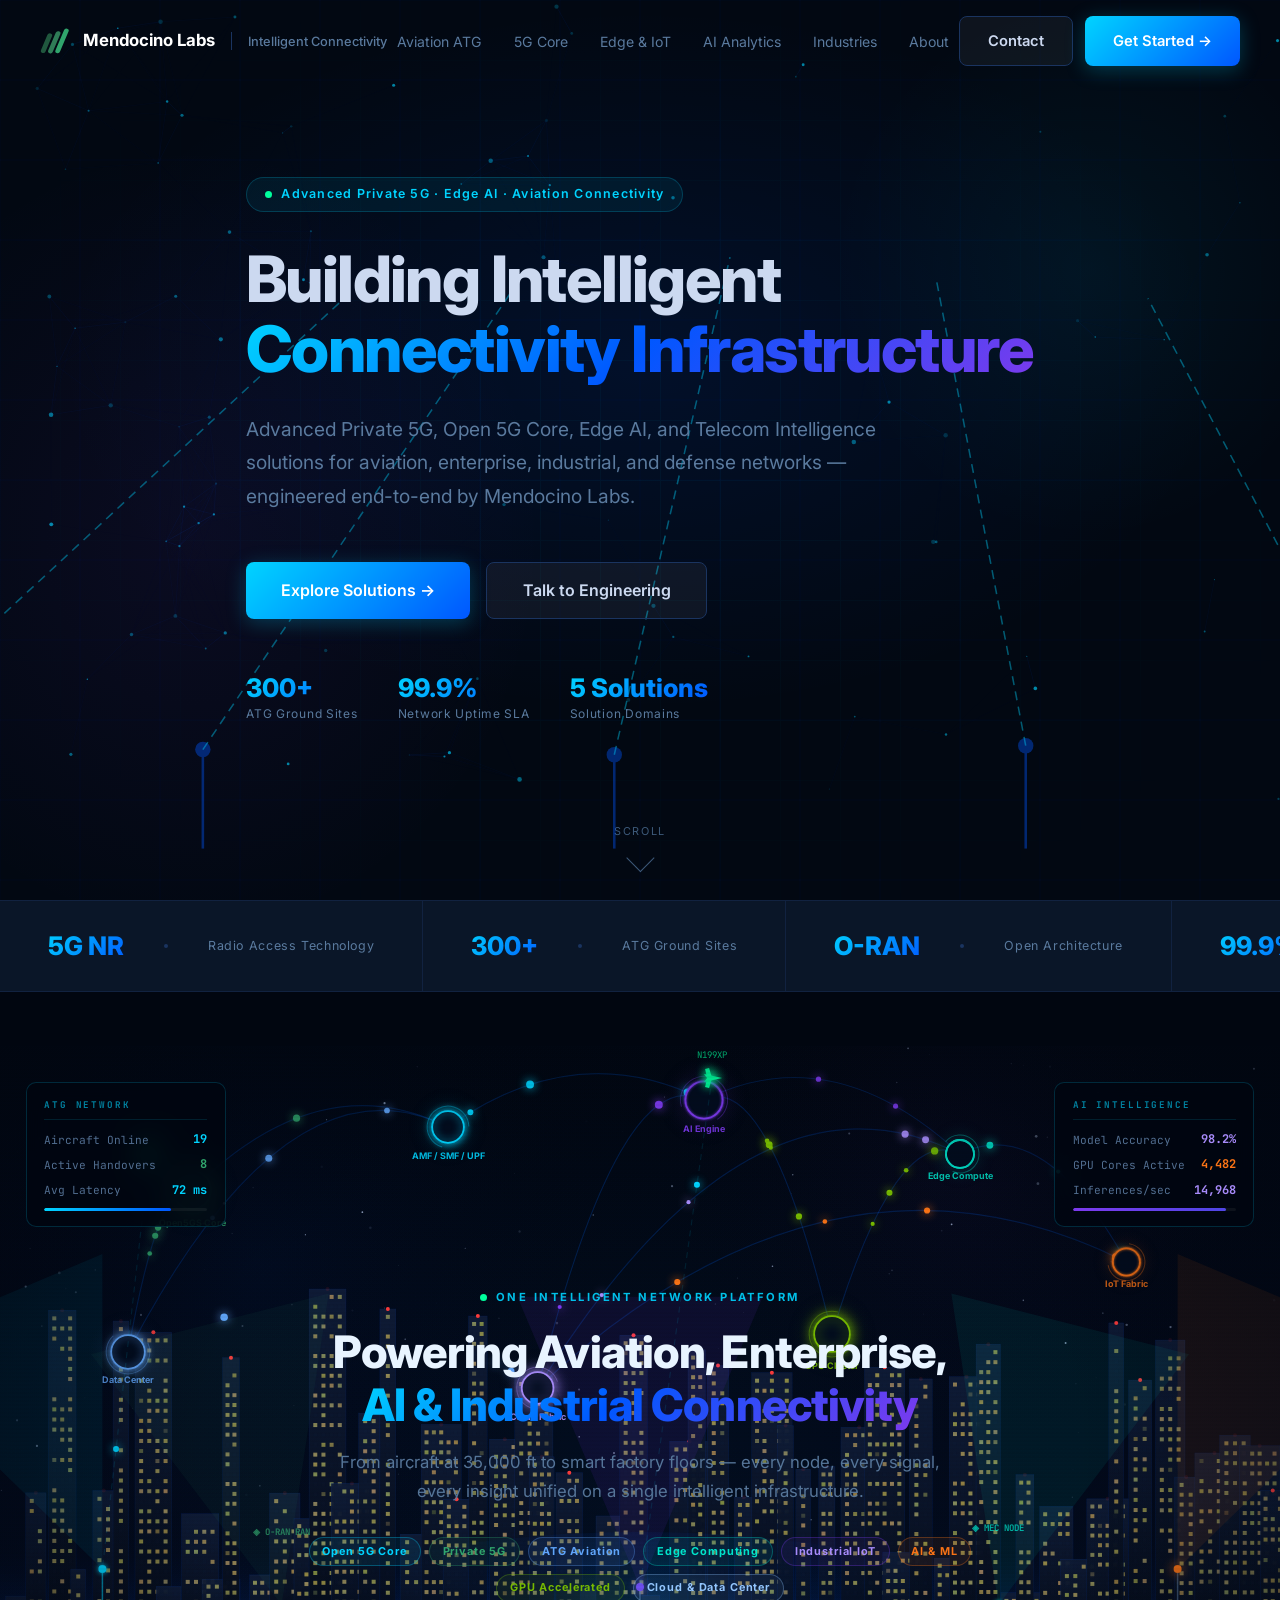
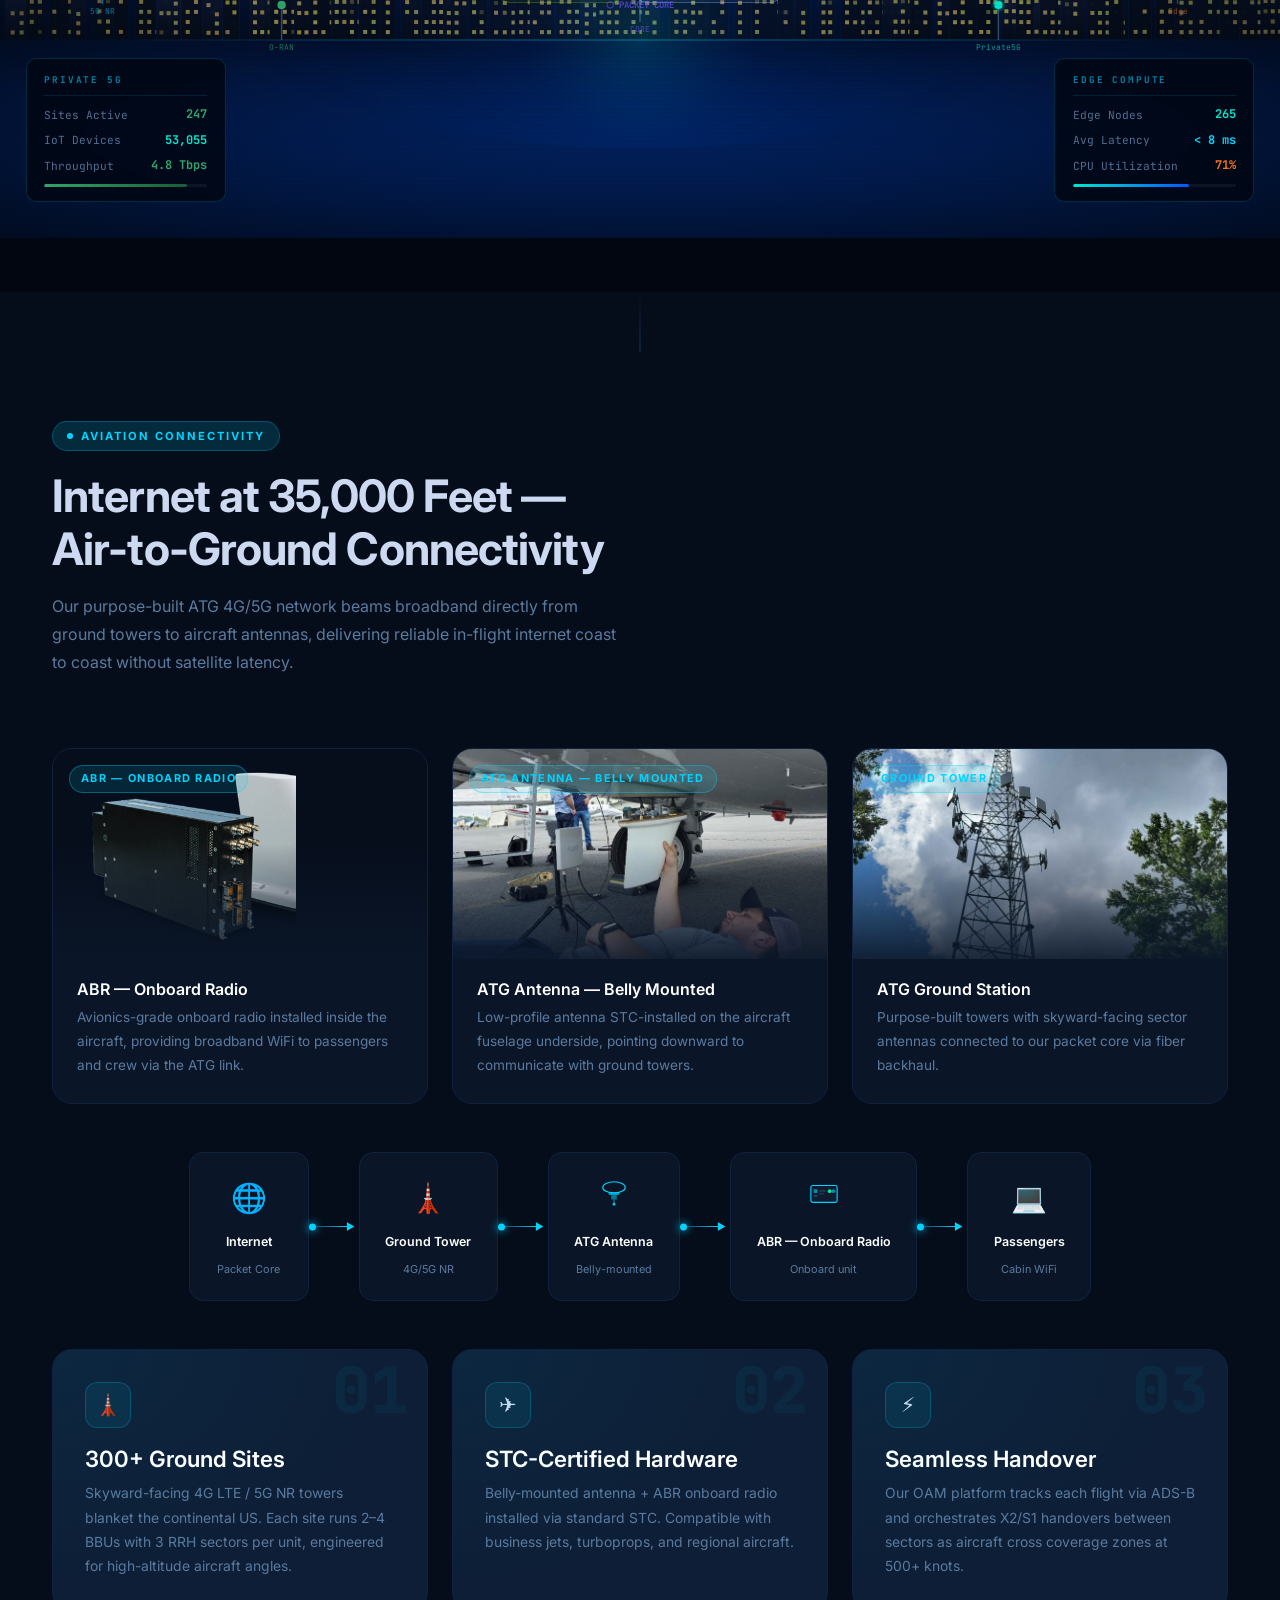
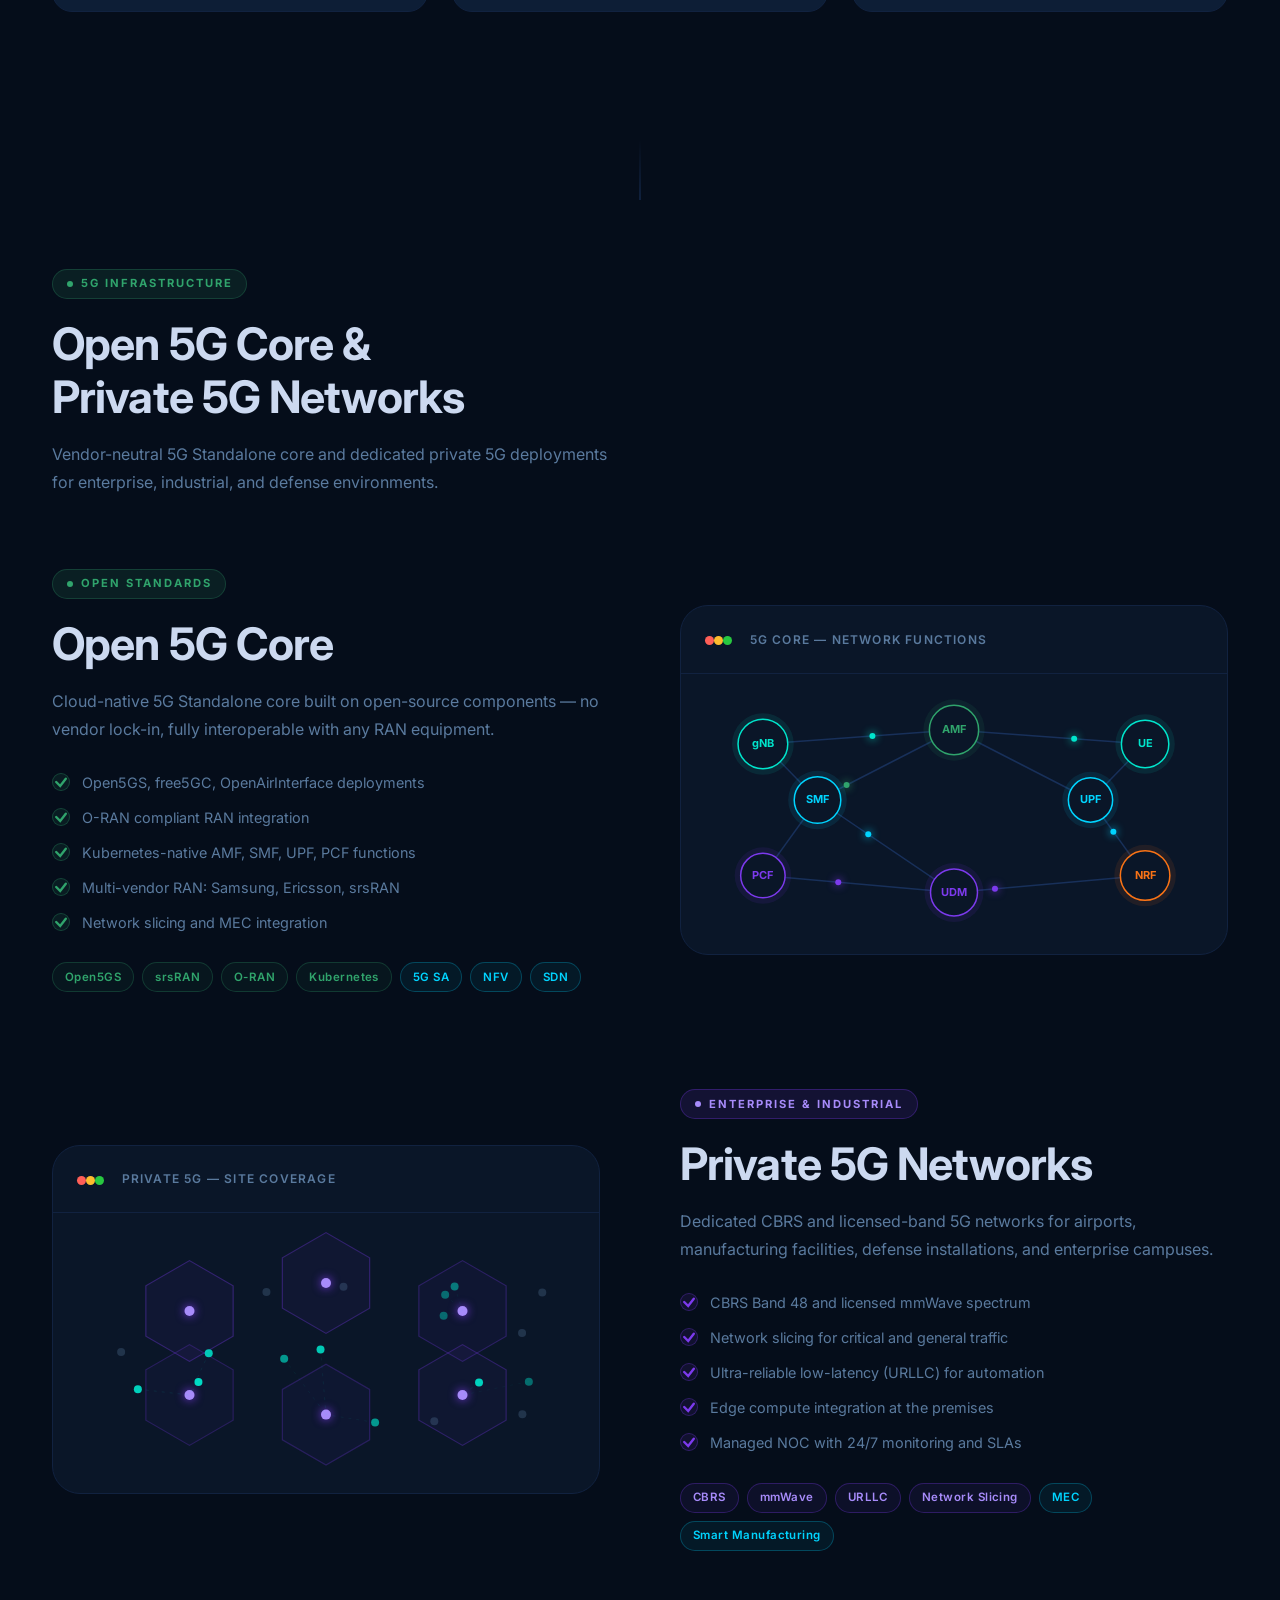
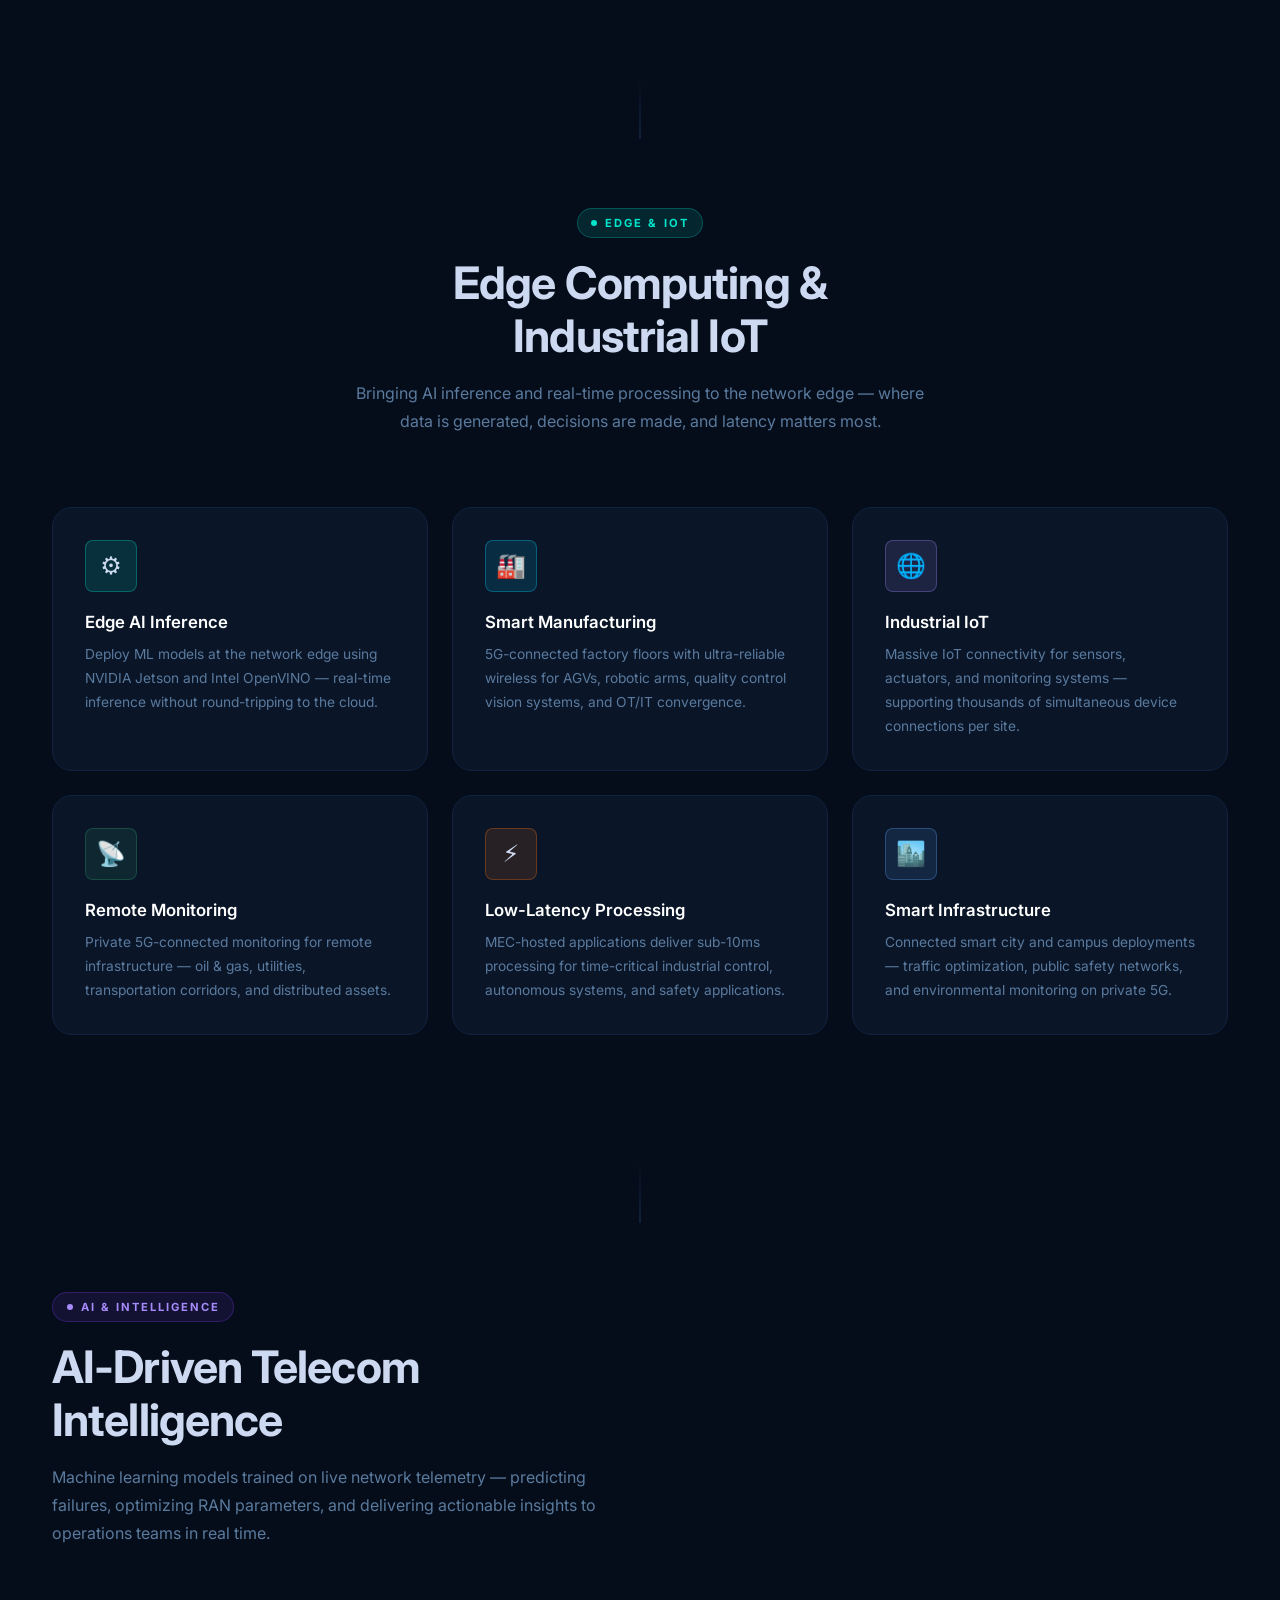
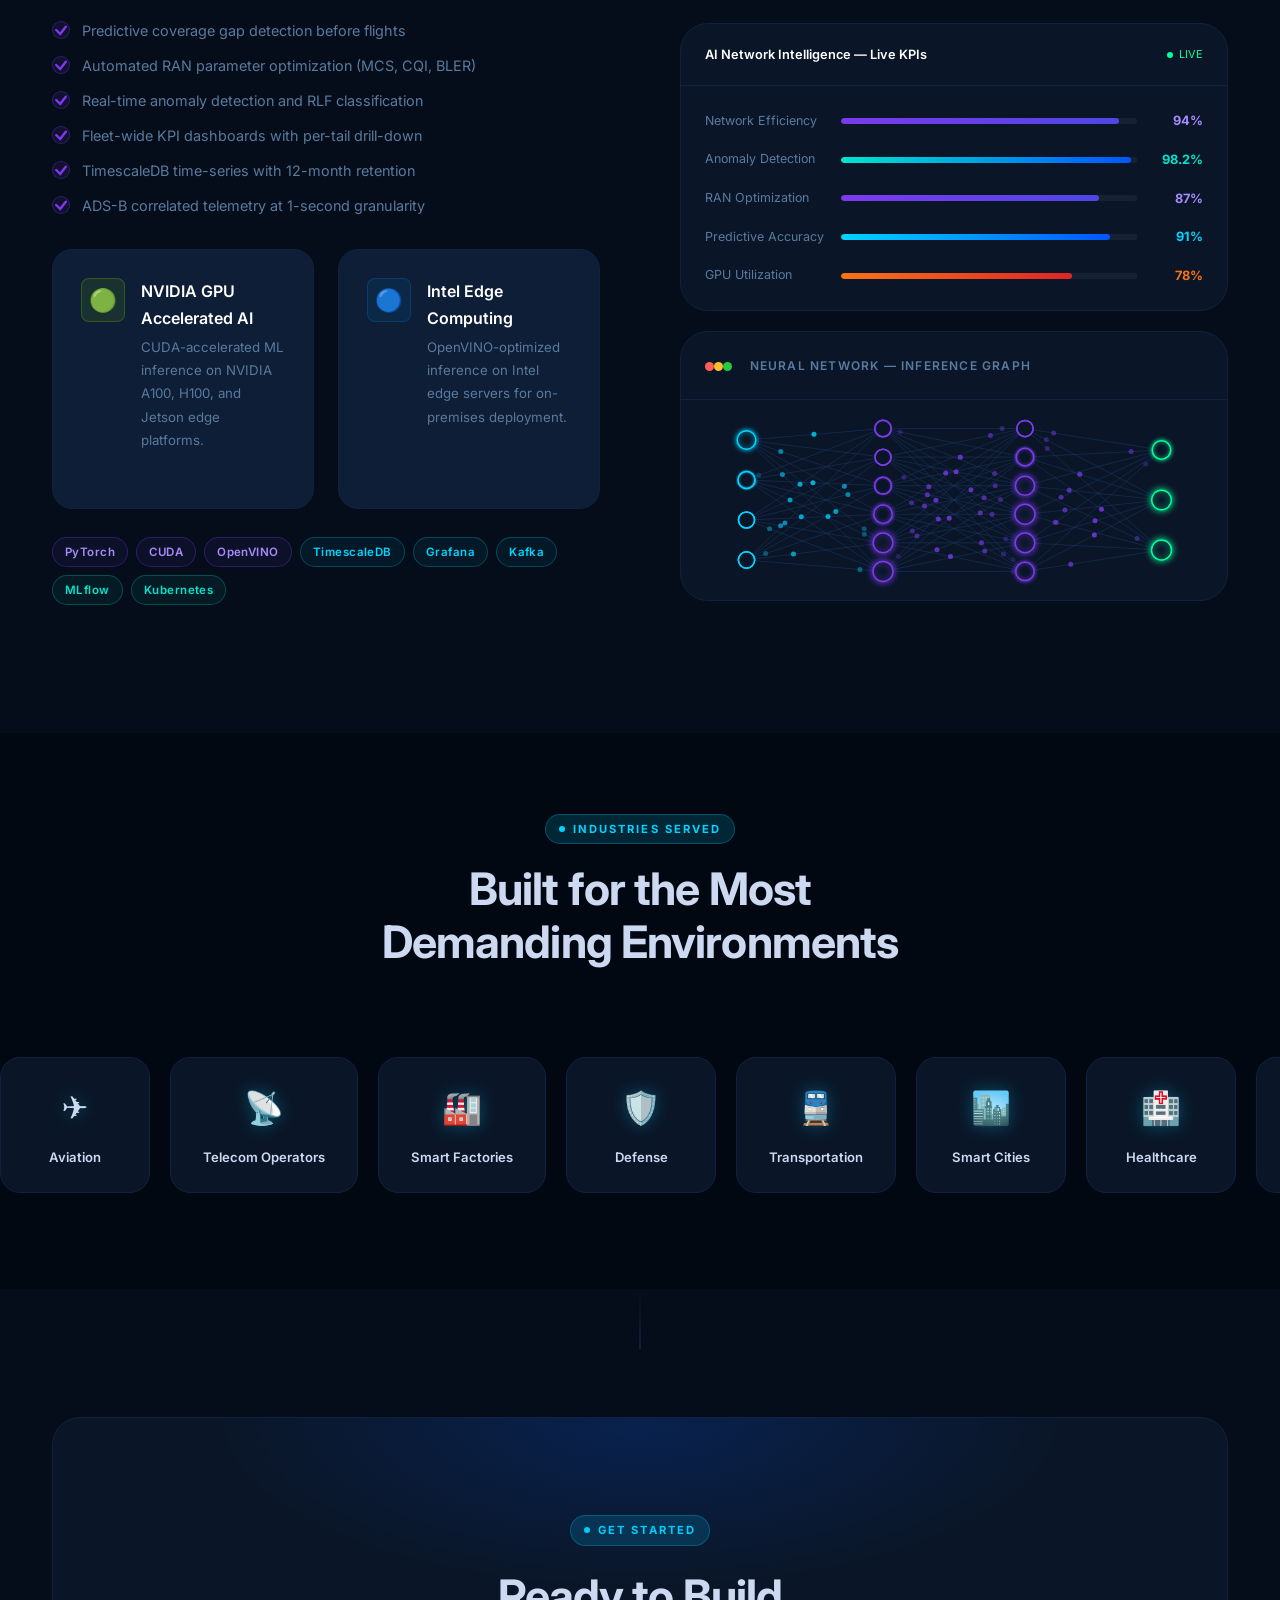
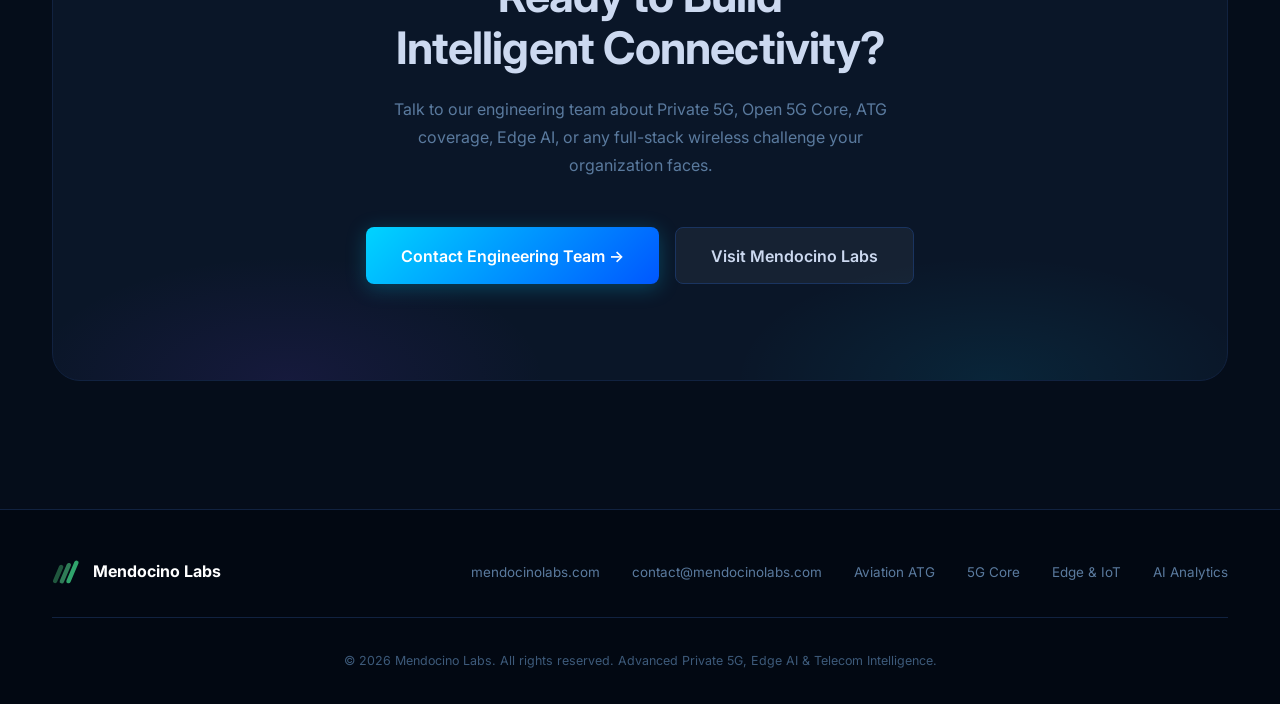
==== commit 605c53d6: "Add cinematic ecosystem section before ATG section - 5-layer canvas stack (bg, city, grid, network, " ====
--- a/index.html
+++ b/index.html
@@ -141,6 +141,83 @@
   </div>
 </div>
 
+<!-- ══════════ CINEMATIC ECOSYSTEM ══════════ -->
+<section id="cinematic" class="cine-section">
+  <!-- Multi-layer canvas stack -->
+  <canvas id="cine-bg"      class="cine-layer cine-layer--bg"></canvas>
+  <canvas id="cine-city"    class="cine-layer cine-layer--city"></canvas>
+  <canvas id="cine-grid"    class="cine-layer cine-layer--grid"></canvas>
+  <canvas id="cine-network" class="cine-layer cine-layer--network"></canvas>
+  <canvas id="cine-top"     class="cine-layer cine-layer--top"></canvas>
+
+  <!-- Cinematic overlays -->
+  <div class="cine-scanlines"></div>
+  <div class="cine-vignette"></div>
+  <div class="cine-letterbox cine-letterbox--top"></div>
+  <div class="cine-letterbox cine-letterbox--bottom"></div>
+
+  <!-- Content overlay -->
+  <div class="cine-content">
+    <div class="cine-eyebrow">
+      <span class="cine-dot"></span>
+      One Intelligent Network Platform
+    </div>
+    <h2 class="cine-title">
+      Powering Aviation, Enterprise,<br>
+      <span class="cine-title--grad">AI &amp; Industrial Connectivity</span>
+    </h2>
+    <p class="cine-sub">
+      From aircraft at 35,000 ft to smart factory floors — every node,
+      every signal, every insight unified on a single intelligent infrastructure.
+    </p>
+
+    <!-- Floating solution badges -->
+    <div class="cine-badges">
+      <span class="cine-badge cine-badge--cyan">Open 5G Core</span>
+      <span class="cine-badge cine-badge--green">Private 5G</span>
+      <span class="cine-badge cine-badge--blue">ATG Aviation</span>
+      <span class="cine-badge cine-badge--teal">Edge Computing</span>
+      <span class="cine-badge cine-badge--purple">Industrial IoT</span>
+      <span class="cine-badge cine-badge--orange">AI &amp; ML</span>
+      <span class="cine-badge cine-badge--nvidia">GPU Accelerated</span>
+      <span class="cine-badge cine-badge--cloud">Cloud &amp; Data Center</span>
+    </div>
+  </div>
+
+  <!-- Live telemetry HUD panels -->
+  <div class="cine-hud cine-hud--tl">
+    <div class="cine-hud-title">ATG NETWORK</div>
+    <div class="cine-hud-row"><span>Aircraft Online</span><span class="cine-hud-val cine-val-cyan" id="hud-aircraft">0</span></div>
+    <div class="cine-hud-row"><span>Active Handovers</span><span class="cine-hud-val cine-val-green" id="hud-handovers">0</span></div>
+    <div class="cine-hud-row"><span>Avg Latency</span><span class="cine-hud-val cine-val-cyan">72 ms</span></div>
+    <div class="cine-hud-bar"><div class="cine-hud-fill cine-fill-cyan" style="width:78%"></div></div>
+  </div>
+
+  <div class="cine-hud cine-hud--tr">
+    <div class="cine-hud-title">AI INTELLIGENCE</div>
+    <div class="cine-hud-row"><span>Model Accuracy</span><span class="cine-hud-val cine-val-purple">98.2%</span></div>
+    <div class="cine-hud-row"><span>GPU Cores Active</span><span class="cine-hud-val cine-val-orange" id="hud-gpu">0</span></div>
+    <div class="cine-hud-row"><span>Inferences/sec</span><span class="cine-hud-val cine-val-purple" id="hud-inf">0</span></div>
+    <div class="cine-hud-bar"><div class="cine-hud-fill cine-fill-purple" style="width:94%"></div></div>
+  </div>
+
+  <div class="cine-hud cine-hud--bl">
+    <div class="cine-hud-title">PRIVATE 5G</div>
+    <div class="cine-hud-row"><span>Sites Active</span><span class="cine-hud-val cine-val-green">247</span></div>
+    <div class="cine-hud-row"><span>IoT Devices</span><span class="cine-hud-val cine-val-teal" id="hud-iot">0</span></div>
+    <div class="cine-hud-row"><span>Throughput</span><span class="cine-hud-val cine-val-green">4.8 Tbps</span></div>
+    <div class="cine-hud-bar"><div class="cine-hud-fill cine-fill-green" style="width:88%"></div></div>
+  </div>
+
+  <div class="cine-hud cine-hud--br">
+    <div class="cine-hud-title">EDGE COMPUTE</div>
+    <div class="cine-hud-row"><span>Edge Nodes</span><span class="cine-hud-val cine-val-teal" id="hud-nodes">0</span></div>
+    <div class="cine-hud-row"><span>Avg Latency</span><span class="cine-hud-val cine-val-cyan">&lt; 8 ms</span></div>
+    <div class="cine-hud-row"><span>CPU Utilization</span><span class="cine-hud-val cine-val-orange">71%</span></div>
+    <div class="cine-hud-bar"><div class="cine-hud-fill cine-fill-teal" style="width:71%"></div></div>
+  </div>
+</section>
+
 <!-- ══════════ ATG ══════════ -->
 <section id="atg" class="section">
   <div class="container">
--- a/style.css
+++ b/style.css
@@ -491,3 +491,190 @@
   .container { padding: 0 1.25rem; }
   .hero-actions .btn-lg { width: 100%; justify-content: center; }
 }
+
+/* ══════════════════════════════════════════════════════
+   CINEMATIC ECOSYSTEM SECTION
+══════════════════════════════════════════════════════ */
+.cine-section {
+  position: relative;
+  width: 100%;
+  height: 100vh;
+  min-height: 680px;
+  max-height: 900px;
+  overflow: hidden;
+  background: #010610;
+  display: flex;
+  align-items: center;
+  justify-content: center;
+}
+
+/* Layer stack */
+.cine-layer {
+  position: absolute;
+  inset: 0;
+  width: 100%;
+  height: 100%;
+}
+.cine-layer--bg      { z-index: 1; }
+.cine-layer--city    { z-index: 2; }
+.cine-layer--grid    { z-index: 3; }
+.cine-layer--network { z-index: 4; }
+.cine-layer--top     { z-index: 5; }
+
+/* Film grain scanlines */
+.cine-scanlines {
+  position: absolute; inset: 0; z-index: 20; pointer-events: none;
+  background: repeating-linear-gradient(
+    0deg,
+    transparent,
+    transparent 2px,
+    rgba(0,0,0,0.04) 2px,
+    rgba(0,0,0,0.04) 4px
+  );
+}
+
+/* Vignette */
+.cine-vignette {
+  position: absolute; inset: 0; z-index: 21; pointer-events: none;
+  background: radial-gradient(
+    ellipse 85% 85% at 50% 50%,
+    transparent 40%,
+    rgba(1,6,16,0.55) 75%,
+    rgba(1,6,16,0.9) 100%
+  );
+}
+
+/* Letterbox bars */
+.cine-letterbox {
+  position: absolute; left: 0; right: 0; z-index: 22; pointer-events: none;
+  height: 6%;
+  background: #010610;
+}
+.cine-letterbox--top    { top: 0; }
+.cine-letterbox--bottom { bottom: 0; }
+
+/* Content overlay */
+.cine-content {
+  position: absolute; z-index: 25;
+  text-align: center;
+  padding: 0 2rem;
+  max-width: 860px;
+  pointer-events: none;
+}
+.cine-eyebrow {
+  display: inline-flex; align-items: center; gap: 0.55rem;
+  font-size: 0.7rem; font-weight: 700; letter-spacing: 0.22em; text-transform: uppercase;
+  color: rgba(0,212,255,0.9);
+  margin-bottom: 1.25rem;
+  opacity: 0; animation: cine-fadein 1s ease 0.8s forwards;
+}
+.cine-dot {
+  width: 7px; height: 7px; border-radius: 50%; background: #00ff9d;
+  animation: pulse 2s infinite;
+}
+.cine-title {
+  font-size: clamp(1.8rem, 3.5vw, 3.2rem);
+  font-weight: 800; line-height: 1.18; color: #e8f4ff;
+  margin-bottom: 1rem;
+  opacity: 0; animation: cine-fadein 1s ease 1.1s forwards;
+  letter-spacing: -0.02em;
+}
+.cine-title--grad {
+  background: linear-gradient(135deg, #00d4ff 0%, #0057ff 45%, #7c3aed 100%);
+  -webkit-background-clip: text; -webkit-text-fill-color: transparent; background-clip: text;
+}
+.cine-sub {
+  font-size: clamp(0.88rem, 1.4vw, 1.05rem);
+  color: rgba(90,122,158,0.95); line-height: 1.7;
+  max-width: 56ch; margin: 0 auto 2rem;
+  opacity: 0; animation: cine-fadein 1s ease 1.4s forwards;
+}
+
+/* Solution badges */
+.cine-badges {
+  display: flex; flex-wrap: wrap; gap: 0.5rem; justify-content: center;
+  opacity: 0; animation: cine-fadein 1s ease 1.7s forwards;
+}
+.cine-badge {
+  padding: 0.28rem 0.8rem; border-radius: 100px;
+  font-size: 0.68rem; font-weight: 700; letter-spacing: 0.08em;
+  border: 1px solid; backdrop-filter: blur(8px);
+  animation: badge-float 4s ease-in-out infinite;
+}
+.cine-badge:nth-child(odd)  { animation-direction: normal; }
+.cine-badge:nth-child(even) { animation-direction: reverse; }
+@keyframes badge-float {
+  0%,100% { transform: translateY(0); }
+  50%     { transform: translateY(-4px); }
+}
+.cine-badge--cyan   { color: #00d4ff; background: rgba(0,212,255,0.07);  border-color: rgba(0,212,255,0.3);  }
+.cine-badge--green  { color: #30A46C; background: rgba(48,164,108,0.07); border-color: rgba(48,164,108,0.3); }
+.cine-badge--blue   { color: #60a5fa; background: rgba(96,165,250,0.07); border-color: rgba(96,165,250,0.3); }
+.cine-badge--teal   { color: #00e5cc; background: rgba(0,229,204,0.07);  border-color: rgba(0,229,204,0.3);  }
+.cine-badge--purple { color: #a78bfa; background: rgba(124,58,237,0.07); border-color: rgba(124,58,237,0.3); }
+.cine-badge--orange { color: #f97316; background: rgba(249,115,22,0.07); border-color: rgba(249,115,22,0.3); }
+.cine-badge--nvidia { color: #76b900; background: rgba(118,185,0,0.07);  border-color: rgba(118,185,0,0.3);  }
+.cine-badge--cloud  { color: #93c5fd; background: rgba(147,197,253,0.07);border-color: rgba(147,197,253,0.3);}
+
+@keyframes cine-fadein {
+  from { opacity: 0; transform: translateY(16px); }
+  to   { opacity: 1; transform: translateY(0); }
+}
+
+/* HUD panels */
+.cine-hud {
+  position: absolute; z-index: 26;
+  background: rgba(1,6,16,0.78);
+  backdrop-filter: blur(14px);
+  border: 1px solid rgba(0,212,255,0.18);
+  border-radius: 10px;
+  padding: 0.9rem 1.1rem;
+  min-width: 200px;
+  font-family: 'JetBrains Mono', monospace;
+  opacity: 0; animation: cine-fadein 1s ease forwards;
+}
+.cine-hud--tl { top: 10%;  left: 2%;  animation-delay: 2s; }
+.cine-hud--tr { top: 10%;  right: 2%; animation-delay: 2.2s; }
+.cine-hud--bl { bottom: 10%; left: 2%;  animation-delay: 2.4s; }
+.cine-hud--br { bottom: 10%; right: 2%; animation-delay: 2.6s; }
+
+.cine-hud-title {
+  font-size: 0.58rem; font-weight: 700; letter-spacing: 0.2em;
+  color: rgba(0,212,255,0.6); margin-bottom: 0.6rem;
+  border-bottom: 1px solid rgba(0,212,255,0.12);
+  padding-bottom: 0.4rem;
+}
+.cine-hud-row {
+  display: flex; justify-content: space-between; align-items: center;
+  font-size: 0.7rem; color: rgba(90,122,158,0.9);
+  margin-bottom: 0.35rem; gap: 1rem;
+}
+.cine-hud-val { font-weight: 700; font-size: 0.75rem; }
+.cine-val-cyan   { color: #00d4ff; }
+.cine-val-green  { color: #30A46C; }
+.cine-val-purple { color: #a78bfa; }
+.cine-val-orange { color: #f97316; }
+.cine-val-teal   { color: #00e5cc; }
+.cine-hud-bar {
+  height: 3px; background: rgba(255,255,255,0.05);
+  border-radius: 2px; overflow: hidden; margin-top: 0.5rem;
+}
+.cine-hud-fill {
+  height: 100%; border-radius: 2px;
+  animation: expand 2.5s ease-out forwards;
+}
+.cine-fill-cyan   { background: linear-gradient(90deg, #00d4ff, #0057ff); }
+.cine-fill-purple { background: linear-gradient(90deg, #7c3aed, #4f46e5); }
+.cine-fill-green  { background: linear-gradient(90deg, #30A46C, #1a5c3a); }
+.cine-fill-teal   { background: linear-gradient(90deg, #00e5cc, #0057ff); }
+
+/* Responsive — hide HUDs on small screens, shrink title */
+@media (max-width: 900px) {
+  .cine-hud--tl, .cine-hud--tr { top: 8%; }
+  .cine-hud--bl, .cine-hud--br { display: none; }
+  .cine-hud { min-width: 160px; padding: 0.7rem 0.85rem; }
+}
+@media (max-width: 600px) {
+  .cine-hud { display: none; }
+  .cine-letterbox { height: 4%; }
+}
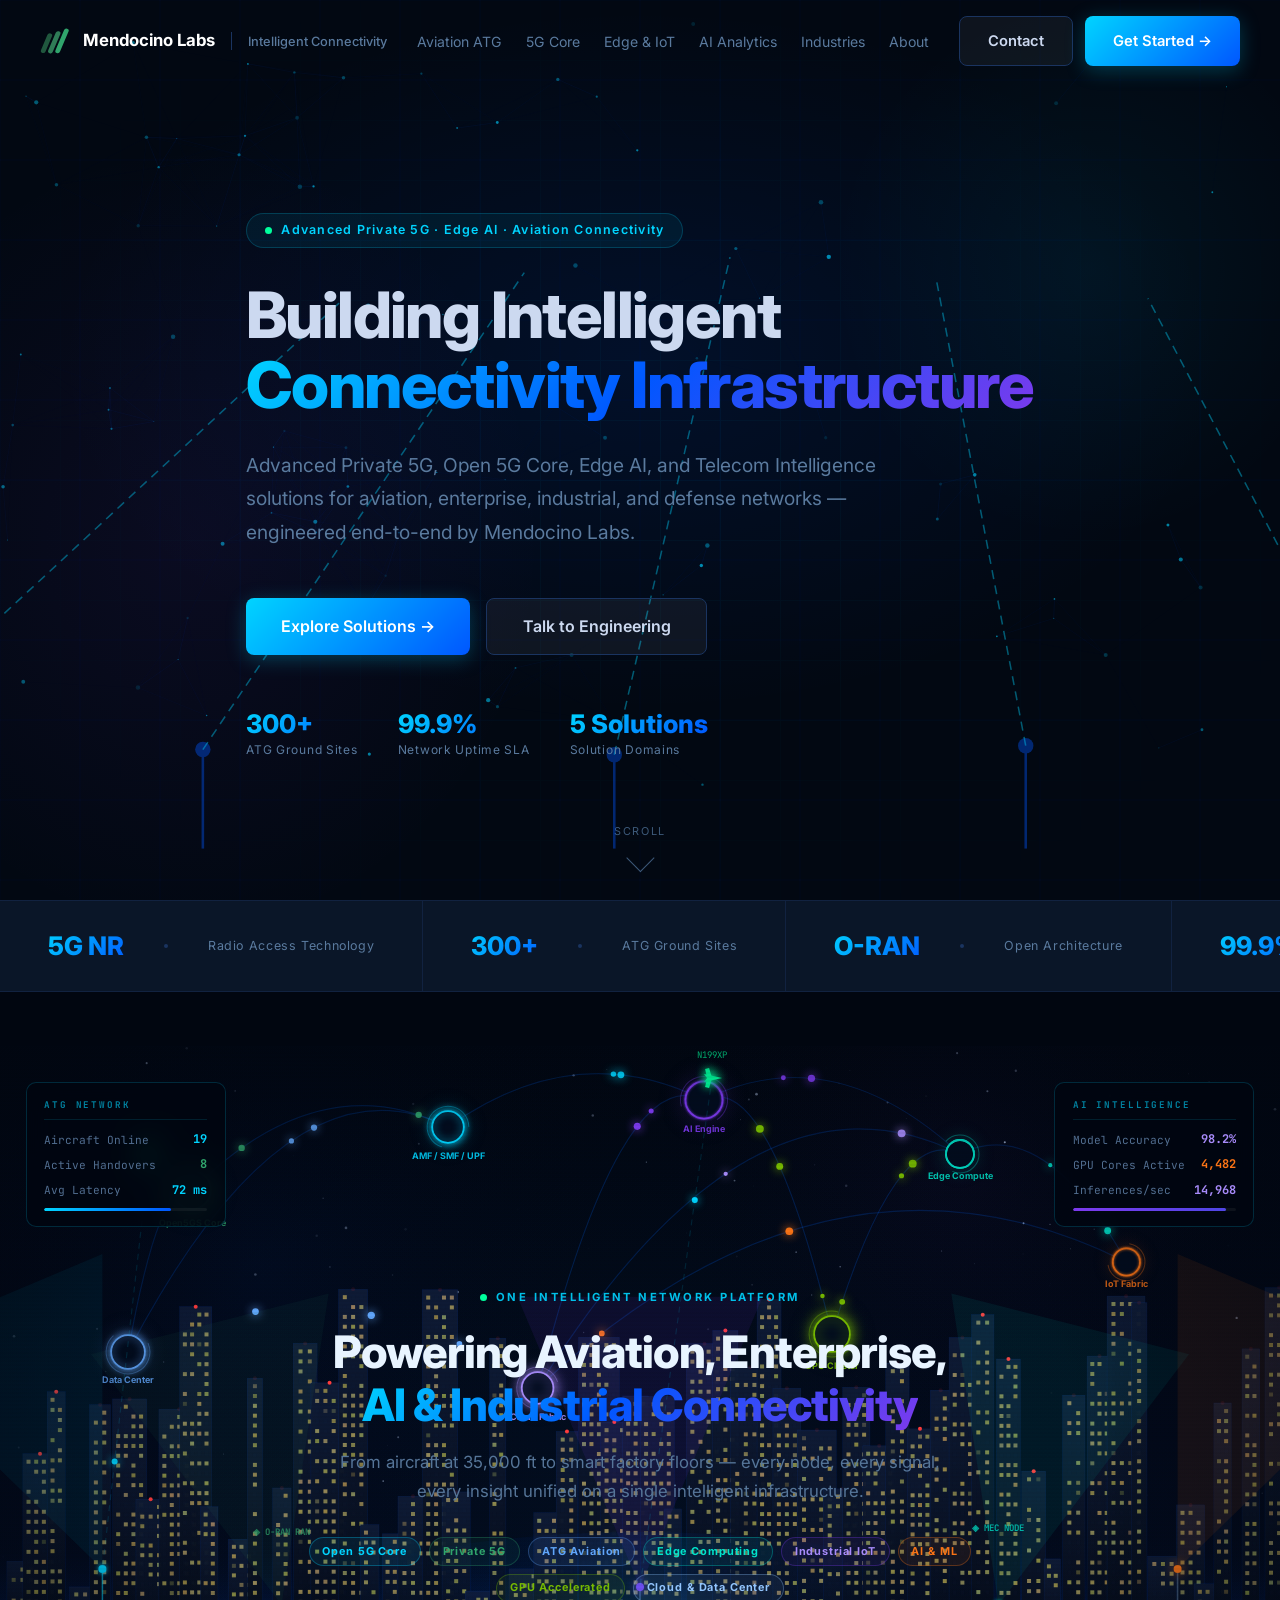
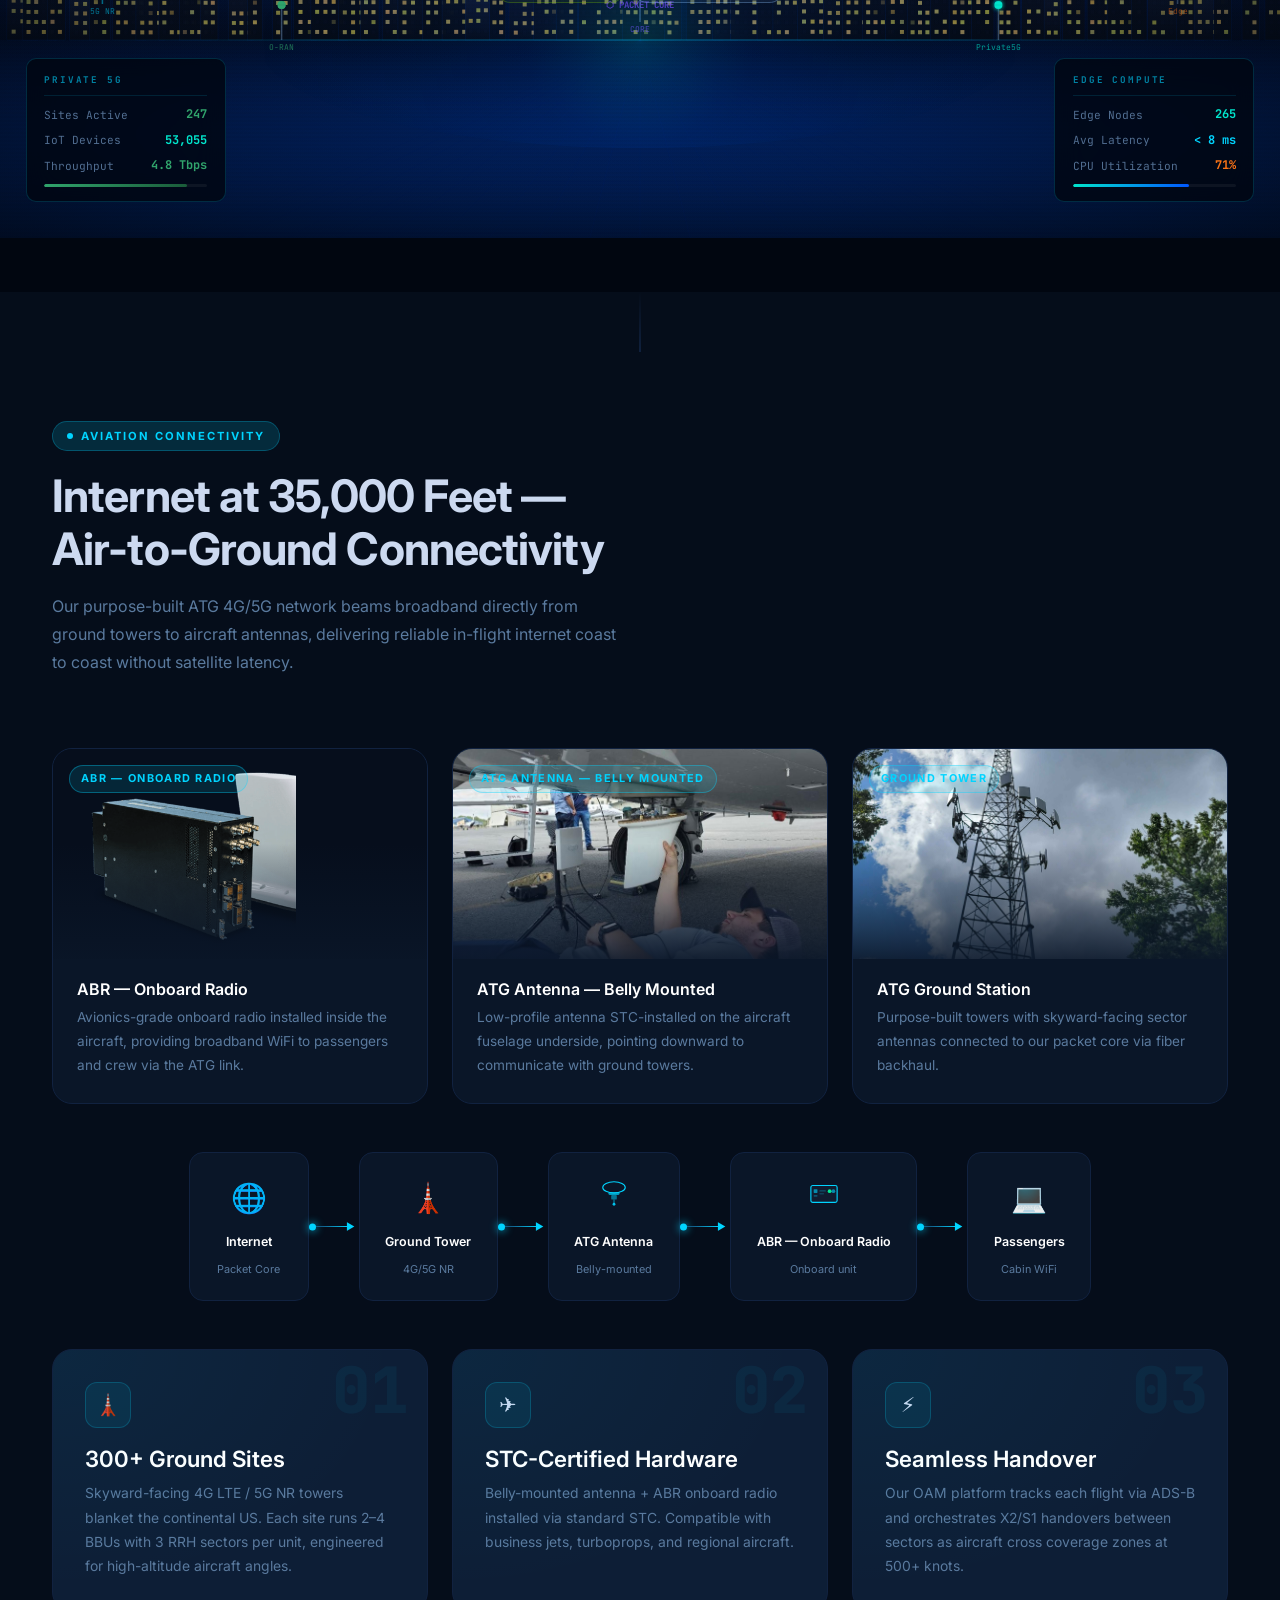
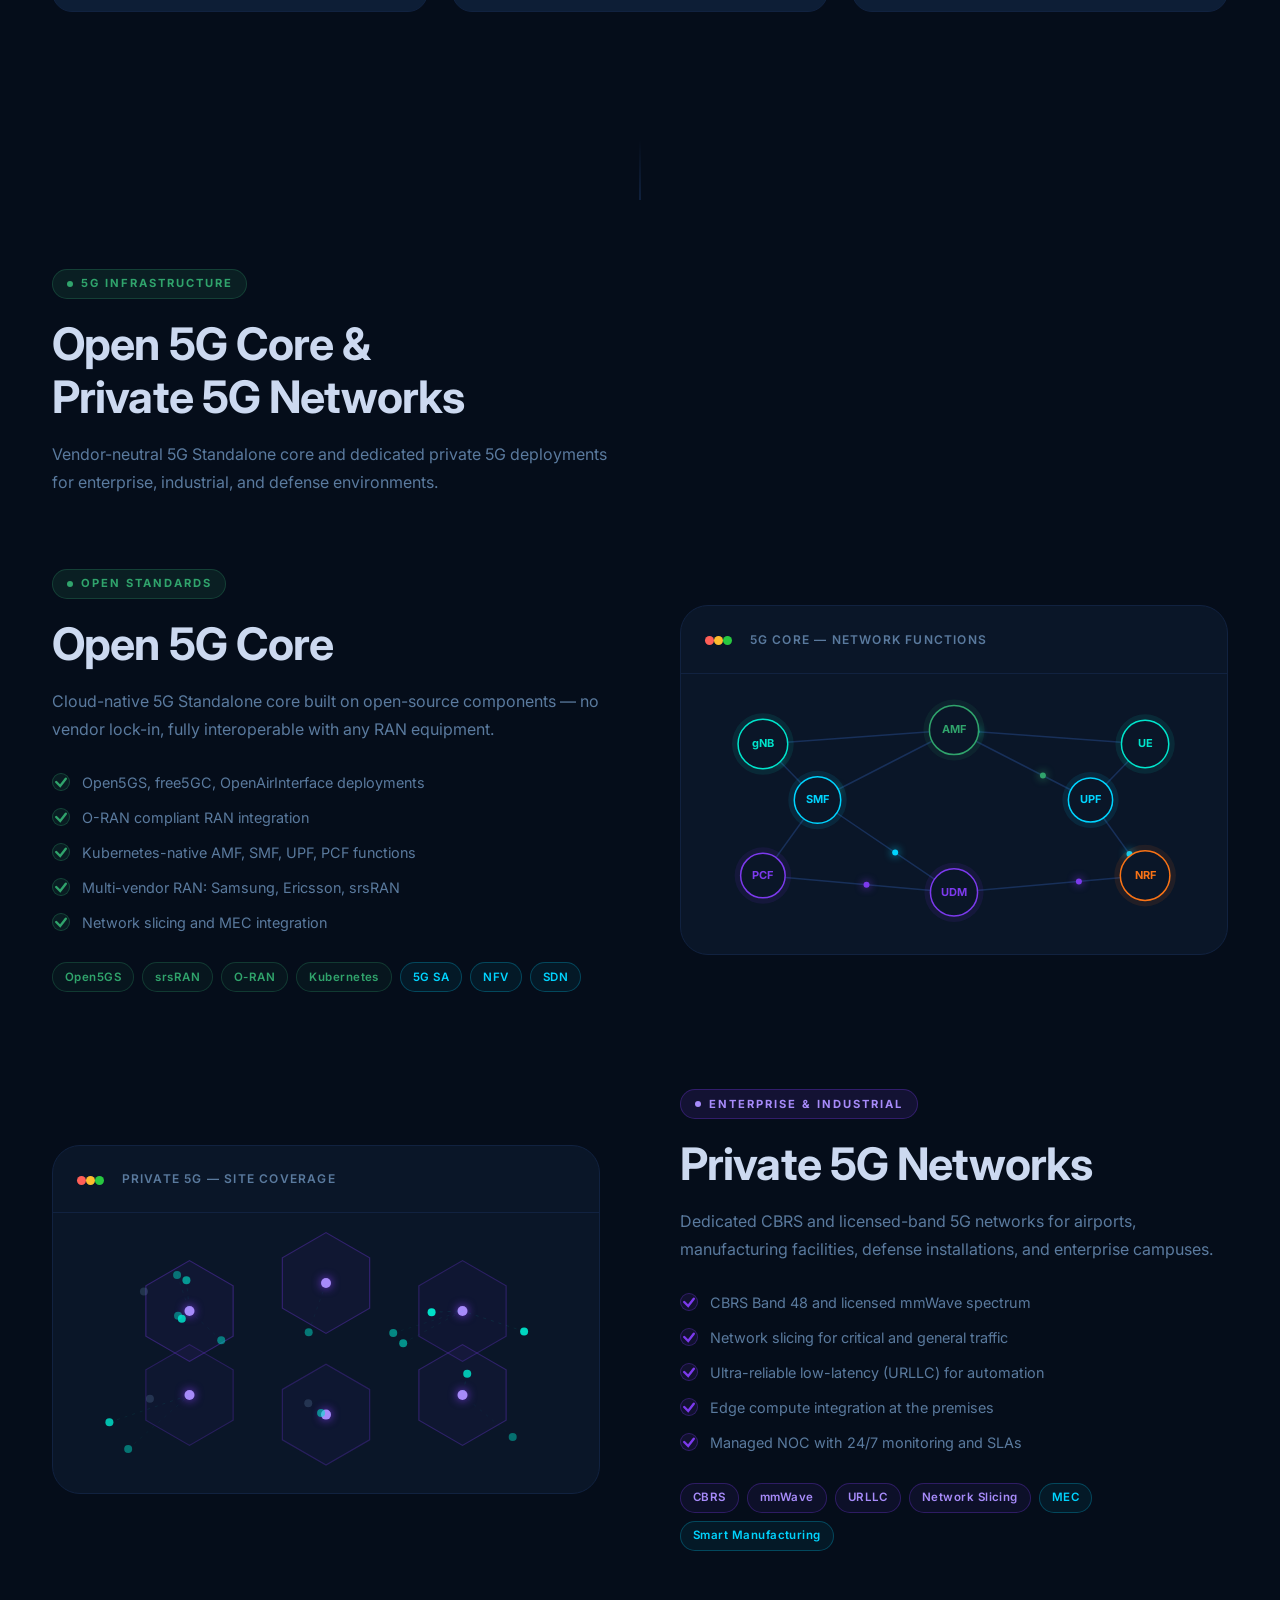
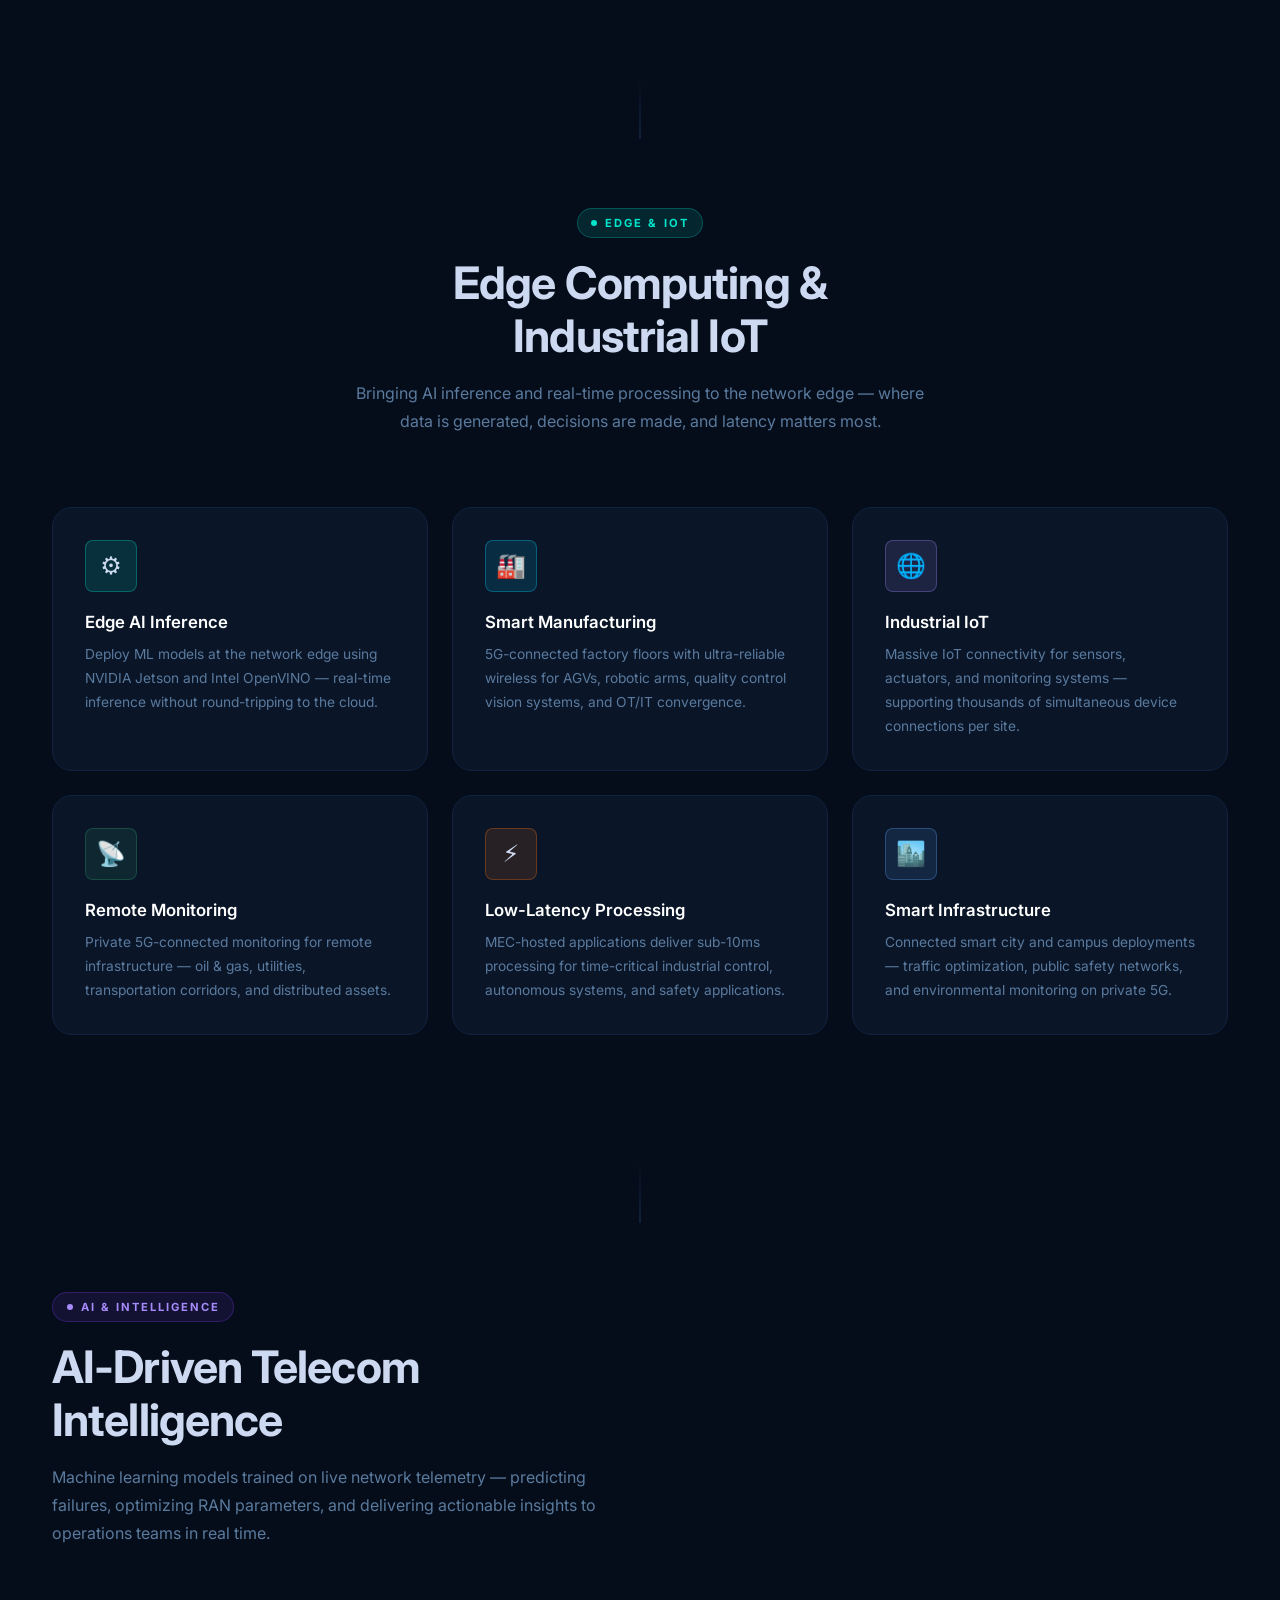
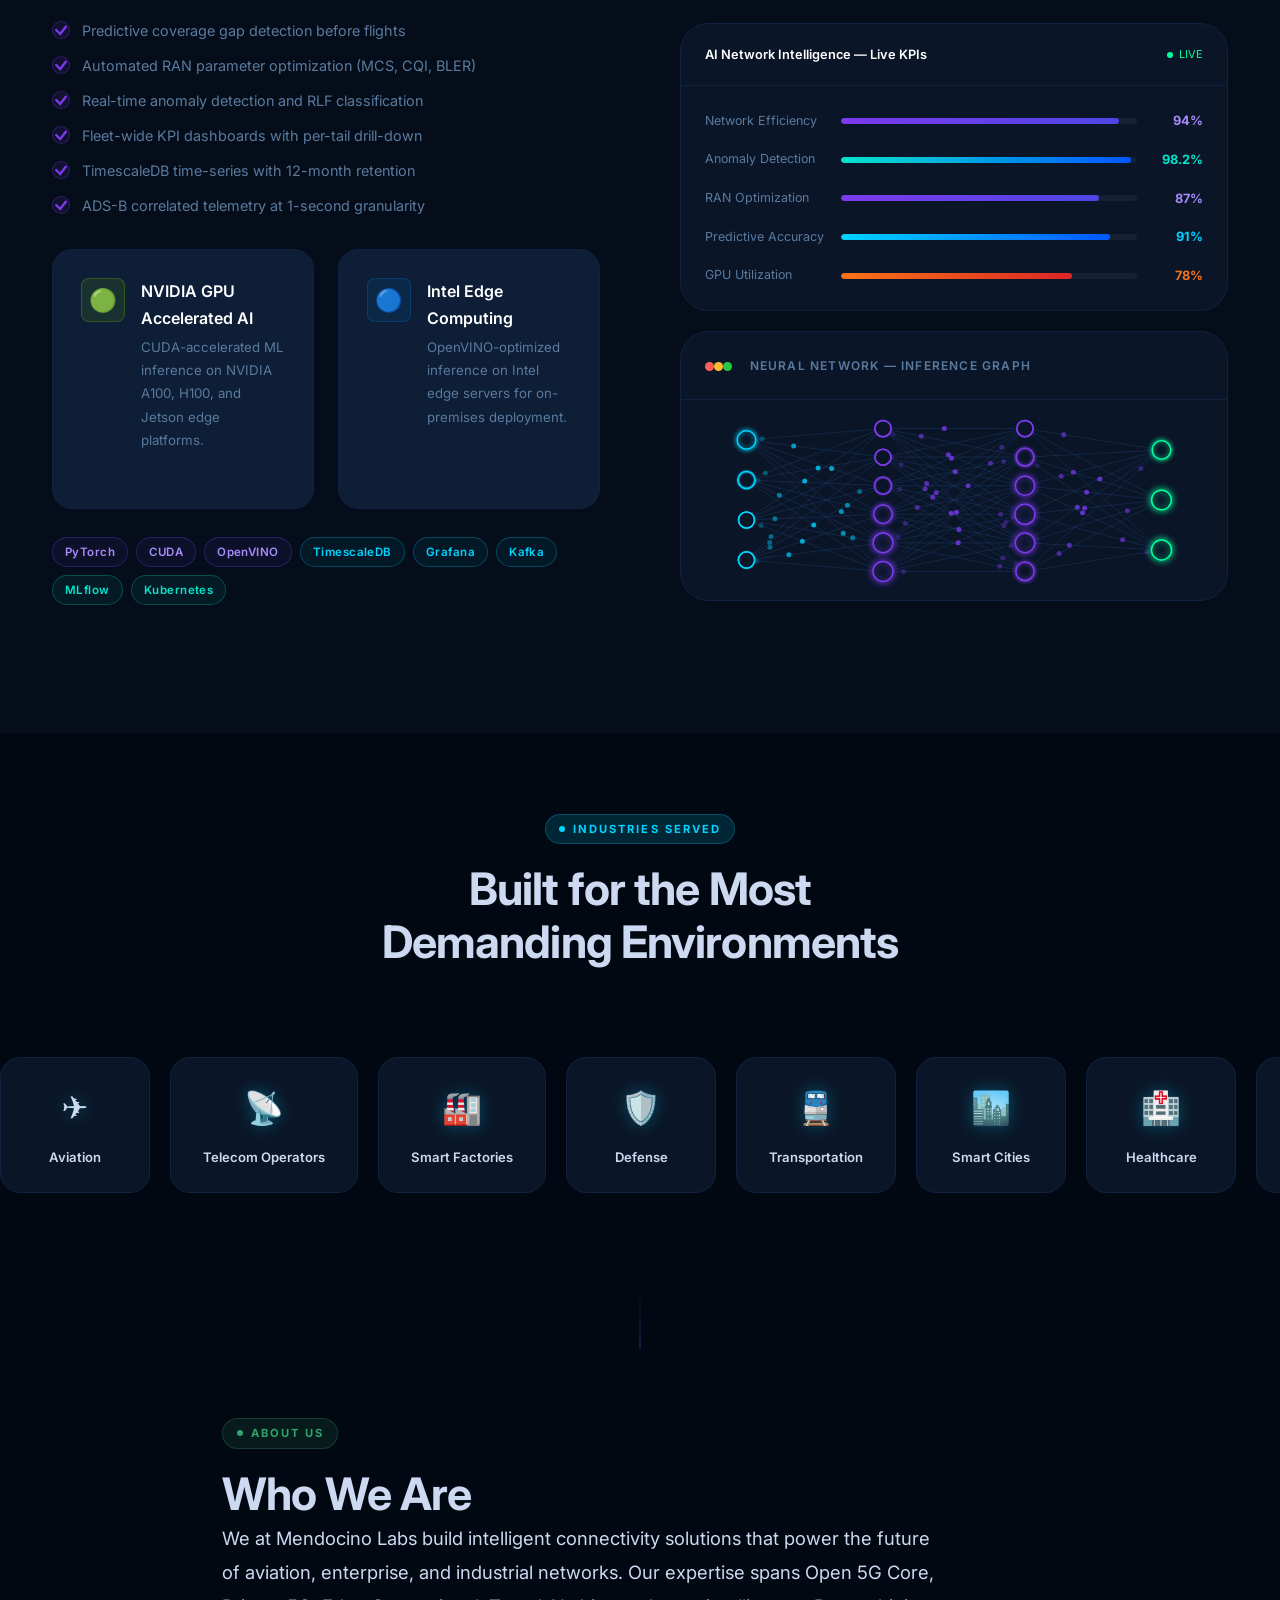
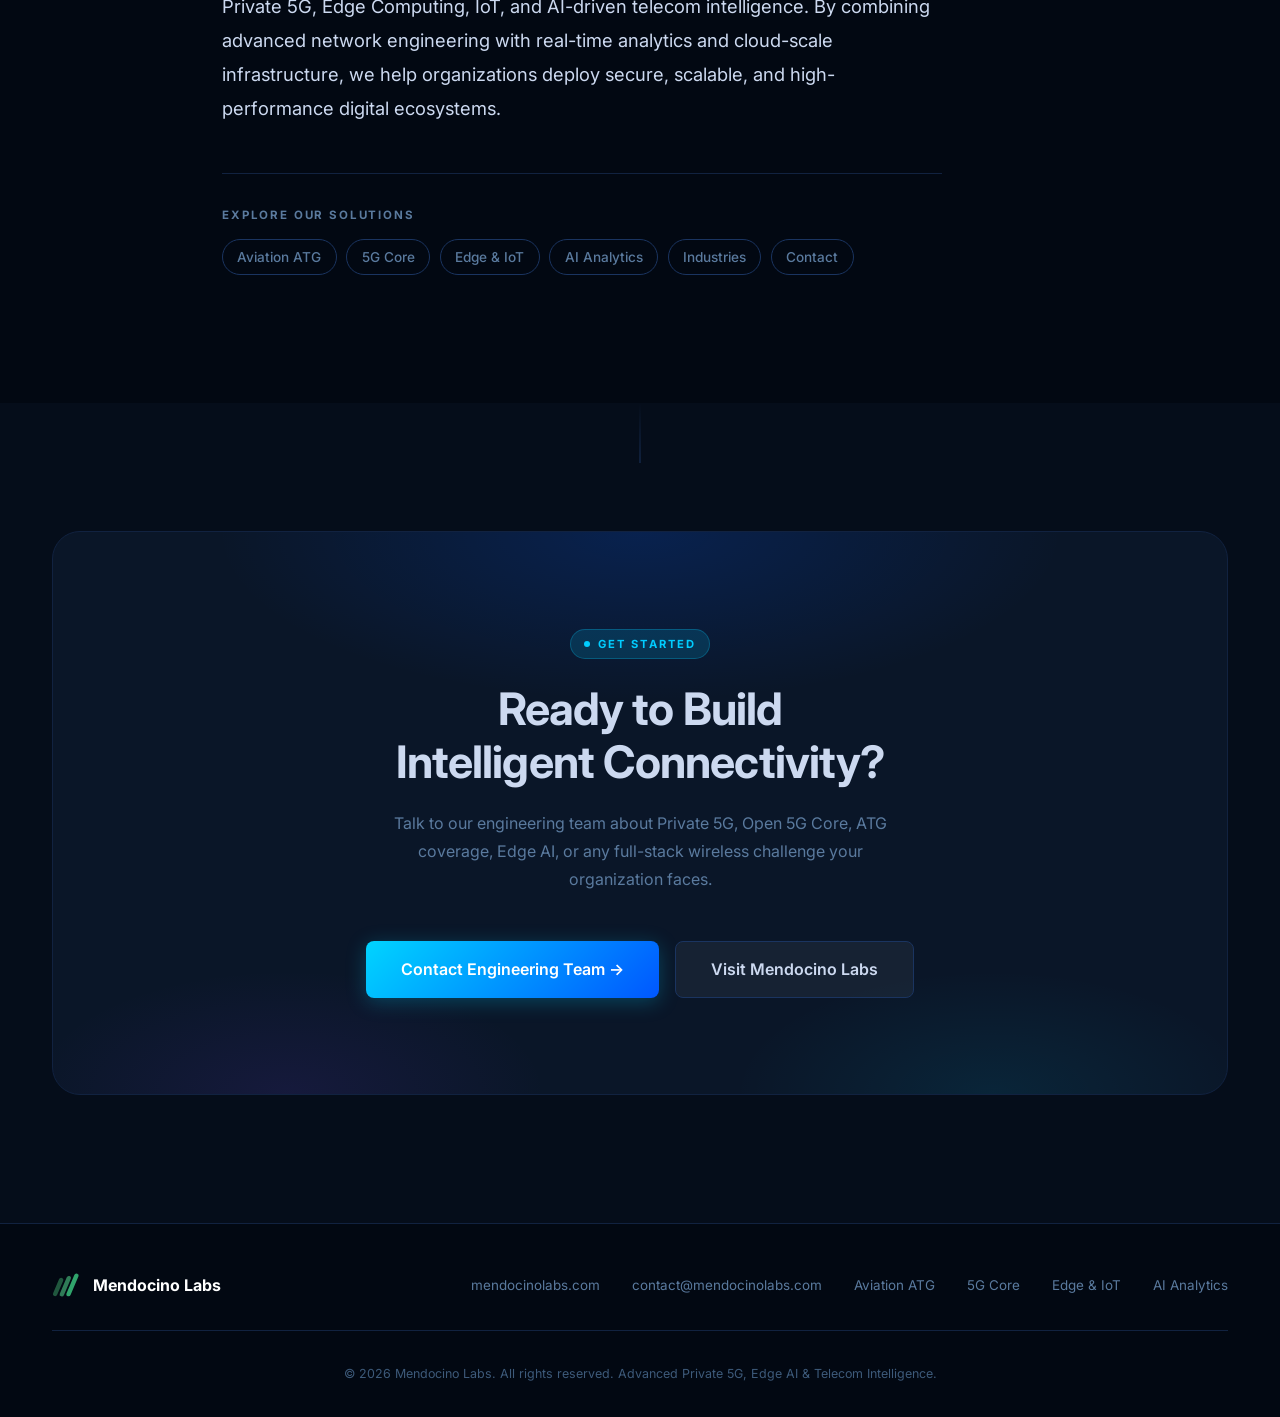
==== commit c6b4e2b5: "Add About section with writeup and nav links; fix nav header layout" ====
--- a/index.html
+++ b/index.html
@@ -31,13 +31,32 @@
     <a href="#edge">Edge &amp; IoT</a>
     <a href="#ai">AI Analytics</a>
     <a href="#industries">Industries</a>
-    <a href="https://www.mendocinolabs.com" target="_blank">About</a>
+    <a href="#about">About</a>
   </div>
   <div class="nav-cta">
     <a href="#cta" class="btn btn-ghost">Contact</a>
     <a href="#cta" class="btn btn-primary">Get Started &rarr;</a>
   </div>
+  <button class="nav-hamburger" id="nav-hamburger" aria-label="Open menu" aria-expanded="false">
+    <span></span><span></span><span></span>
+  </button>
 </nav>
+
+<!-- Mobile drawer -->
+<div class="nav-drawer" id="nav-drawer" aria-hidden="true">
+  <div class="nav-drawer-links">
+    <a href="#atg" class="nav-drawer-link">Aviation ATG</a>
+    <a href="#core5g" class="nav-drawer-link">5G Core</a>
+    <a href="#edge" class="nav-drawer-link">Edge &amp; IoT</a>
+    <a href="#ai" class="nav-drawer-link">AI Analytics</a>
+    <a href="#industries" class="nav-drawer-link">Industries</a>
+    <a href="#about" class="nav-drawer-link">About</a>
+  </div>
+  <div class="nav-drawer-cta">
+    <a href="#cta" class="btn btn-ghost">Contact</a>
+    <a href="#cta" class="btn btn-primary">Get Started &rarr;</a>
+  </div>
+</div>
 
 <!-- ══════════ HERO ══════════ -->
 <section id="hero">
@@ -565,6 +584,34 @@
 </section>
 
 <!-- ══════════ CTA ══════════ -->
+<!-- ══════════ ABOUT ══════════ -->
+<section id="about" class="section" style="background:var(--bg)">
+  <div class="container-sm">
+    <div class="about-inner reveal">
+      <span class="label label-green"><span class="dot"></span>About Us</span>
+      <h2>Who We Are</h2>
+      <p class="about-body">
+        We at Mendocino Labs build intelligent connectivity solutions that power the future of aviation,
+        enterprise, and industrial networks. Our expertise spans Open 5G Core, Private 5G, Edge Computing,
+        IoT, and AI-driven telecom intelligence. By combining advanced network engineering with real-time
+        analytics and cloud-scale infrastructure, we help organizations deploy secure, scalable, and
+        high-performance digital ecosystems.
+      </p>
+      <div class="about-nav">
+        <span class="about-nav-label">Explore our solutions</span>
+        <div class="about-nav-links">
+          <a href="#atg">Aviation ATG</a>
+          <a href="#core5g">5G Core</a>
+          <a href="#edge">Edge &amp; IoT</a>
+          <a href="#ai">AI Analytics</a>
+          <a href="#industries">Industries</a>
+          <a href="#cta">Contact</a>
+        </div>
+      </div>
+    </div>
+  </div>
+</section>
+
 <section id="cta" class="section" style="background:var(--bg2)">
   <div class="container">
     <div class="cta-wrap reveal">
--- a/style.css
+++ b/style.css
@@ -162,16 +162,63 @@
   background: rgba(2,8,18,0.88); backdrop-filter: blur(24px);
   border-bottom-color: var(--border); padding: 0.75rem 2.5rem;
 }
-.nav-logo { display: flex; align-items: center; gap: 0.8rem; font-weight: 700; font-size: 1.05rem; color: var(--white); }
+.nav-logo { display: flex; align-items: center; gap: 0.8rem; font-weight: 700; font-size: 1.05rem; color: var(--white); flex-shrink: 0; white-space: nowrap; }
 .nav-logo svg { flex-shrink: 0; }
-.nav-logo-divider { width: 1px; height: 18px; background: var(--border2); margin: 0 0.2rem; }
-.nav-logo-sub { font-size: 0.8rem; font-weight: 500; color: var(--muted); }
-.nav-links { display: flex; gap: 2rem; align-items: center; }
-.nav-links a { font-size: 0.88rem; color: var(--muted); transition: color 0.2s; position: relative; }
+.nav-logo-divider { width: 1px; height: 18px; background: var(--border2); margin: 0 0.2rem; flex-shrink: 0; }
+.nav-logo-sub { font-size: 0.8rem; font-weight: 500; color: var(--muted); white-space: nowrap; }
+.nav-links { display: flex; gap: 1.5rem; align-items: center; flex-shrink: 1; min-width: 0; }
+.nav-links a { font-size: 0.88rem; color: var(--muted); transition: color 0.2s; position: relative; white-space: nowrap; }
 .nav-links a::after { content:''; position:absolute; bottom:-3px; left:0; width:0; height:1px; background:var(--cyan); transition:width 0.2s; }
 .nav-links a:hover { color: var(--white); }
 .nav-links a:hover::after { width: 100%; }
-.nav-cta { display: flex; gap: 0.75rem; }
+.nav-cta { display: flex; gap: 0.75rem; flex-shrink: 0; }
+
+/* Hamburger button — hidden on desktop */
+.nav-hamburger {
+  display: none;
+  flex-direction: column; justify-content: center; align-items: center;
+  gap: 5px; width: 40px; height: 40px; cursor: pointer;
+  background: none; border: none; padding: 6px; border-radius: var(--radius-sm);
+  transition: background 0.2s;
+}
+.nav-hamburger:hover { background: rgba(255,255,255,0.07); }
+.nav-hamburger span {
+  display: block; width: 22px; height: 2px;
+  background: var(--text); border-radius: 2px;
+  transition: transform 0.3s ease, opacity 0.3s ease;
+}
+.nav-hamburger.open span:nth-child(1) { transform: translateY(7px) rotate(45deg); }
+.nav-hamburger.open span:nth-child(2) { opacity: 0; }
+.nav-hamburger.open span:nth-child(3) { transform: translateY(-7px) rotate(-45deg); }
+
+/* Mobile drawer */
+.nav-drawer {
+  display: none;
+  position: fixed; top: 0; left: 0; right: 0; bottom: 0;
+  z-index: 999;
+  flex-direction: column;
+  padding-top: 72px;
+  background: rgba(2,8,18,0.97); backdrop-filter: blur(24px);
+  border-bottom: 1px solid var(--border);
+  transform: translateY(-100%);
+  transition: transform 0.35s cubic-bezier(.16,1,.3,1);
+}
+.nav-drawer.open { transform: translateY(0); }
+.nav-drawer-links {
+  display: flex; flex-direction: column; gap: 0;
+  padding: 1rem 2rem;
+}
+.nav-drawer-links a {
+  font-size: 1.1rem; font-weight: 500; color: var(--text);
+  padding: 1rem 0; border-bottom: 1px solid var(--border);
+  transition: color 0.2s;
+}
+.nav-drawer-links a:hover { color: var(--cyan); }
+.nav-drawer-cta {
+  display: flex; flex-direction: column; gap: 0.75rem;
+  padding: 1.5rem 2rem;
+}
+.nav-drawer-cta .btn { width: 100%; justify-content: center; }
 
 /* ══════════════════════════════════════════════════════
    HERO
@@ -179,6 +226,7 @@
 #hero {
   position: relative; height: 100vh; min-height: 720px;
   display: flex; align-items: center; overflow: hidden;
+  padding-top: 72px; /* push content below fixed navbar */
 }
 #hero-canvas { position: absolute; inset: 0; width: 100%; height: 100%; }
 .hero-overlay {
@@ -454,6 +502,41 @@
 .cta-actions { display: flex; gap: 1rem; justify-content: center; flex-wrap: wrap; }
 
 /* ══════════════════════════════════════════════════════
+   ABOUT
+══════════════════════════════════════════════════════ */
+.about-inner { max-width: 720px; }
+.about-body {
+  font-size: clamp(1rem, 1.6vw, 1.15rem);
+  color: var(--text);
+  line-height: 1.85;
+  margin-bottom: 3rem;
+  max-width: none;
+}
+.about-nav {
+  display: flex; flex-direction: column; gap: 0.9rem;
+  padding-top: 2rem;
+  border-top: 1px solid var(--border);
+}
+.about-nav-label {
+  font-size: 0.72rem; font-weight: 700; letter-spacing: 0.16em;
+  text-transform: uppercase; color: var(--muted);
+}
+.about-nav-links { display: flex; flex-wrap: wrap; gap: 0.6rem; }
+.about-nav-links a {
+  font-size: 0.85rem; font-weight: 500;
+  color: var(--muted);
+  padding: 0.35rem 0.9rem;
+  border: 1px solid var(--border2);
+  border-radius: 100px;
+  transition: color 0.2s, border-color 0.2s, background 0.2s;
+}
+.about-nav-links a:hover {
+  color: var(--cyan);
+  border-color: rgba(0,212,255,0.4);
+  background: rgba(0,212,255,0.05);
+}
+
+/* ══════════════════════════════════════════════════════
    FOOTER
 ══════════════════════════════════════════════════════ */
 footer {
@@ -477,19 +560,33 @@
   .equip-grid { grid-template-columns: 1fr 1fr; }
   .steps-grid { grid-template-columns: 1fr; }
 }
+/* Hide subtitle on narrower desktops to prevent nav crowding */
+@media (max-width: 1100px) {
+  .nav-logo-divider, .nav-logo-sub { display: none; }
+  .nav-links { gap: 1.2rem; }
+  #navbar { padding: 1rem 1.5rem; }
+  #navbar.scrolled { padding: 0.75rem 1.5rem; }
+}
 @media (max-width: 768px) {
   .section { padding: 5rem 0; }
   .edge-grid { grid-template-columns: 1fr; }
   .equip-grid { grid-template-columns: 1fr; }
   #navbar .nav-links { display: none; }
+  #navbar .nav-cta { display: none; }
+  .nav-hamburger { display: flex; }
+  .nav-drawer { display: flex; }
   .hero-stats { gap: 1.5rem; }
   .cta-wrap { padding: 4rem 2rem; }
   .atg-flow { gap: 0.5rem; }
   .flow-connector::before { width: 20px; }
+  /* Hero eyebrow badge: allow wrapping on mobile */
+  .hero-eyebrow { white-space: normal; text-align: center; justify-content: center; max-width: 90vw; }
 }
 @media (max-width: 480px) {
   .container { padding: 0 1.25rem; }
   .hero-actions .btn-lg { width: 100%; justify-content: center; }
+  #hero { padding-top: 80px; }
+  .hero-content { padding-top: 1rem; }
 }
 
 /* ══════════════════════════════════════════════════════
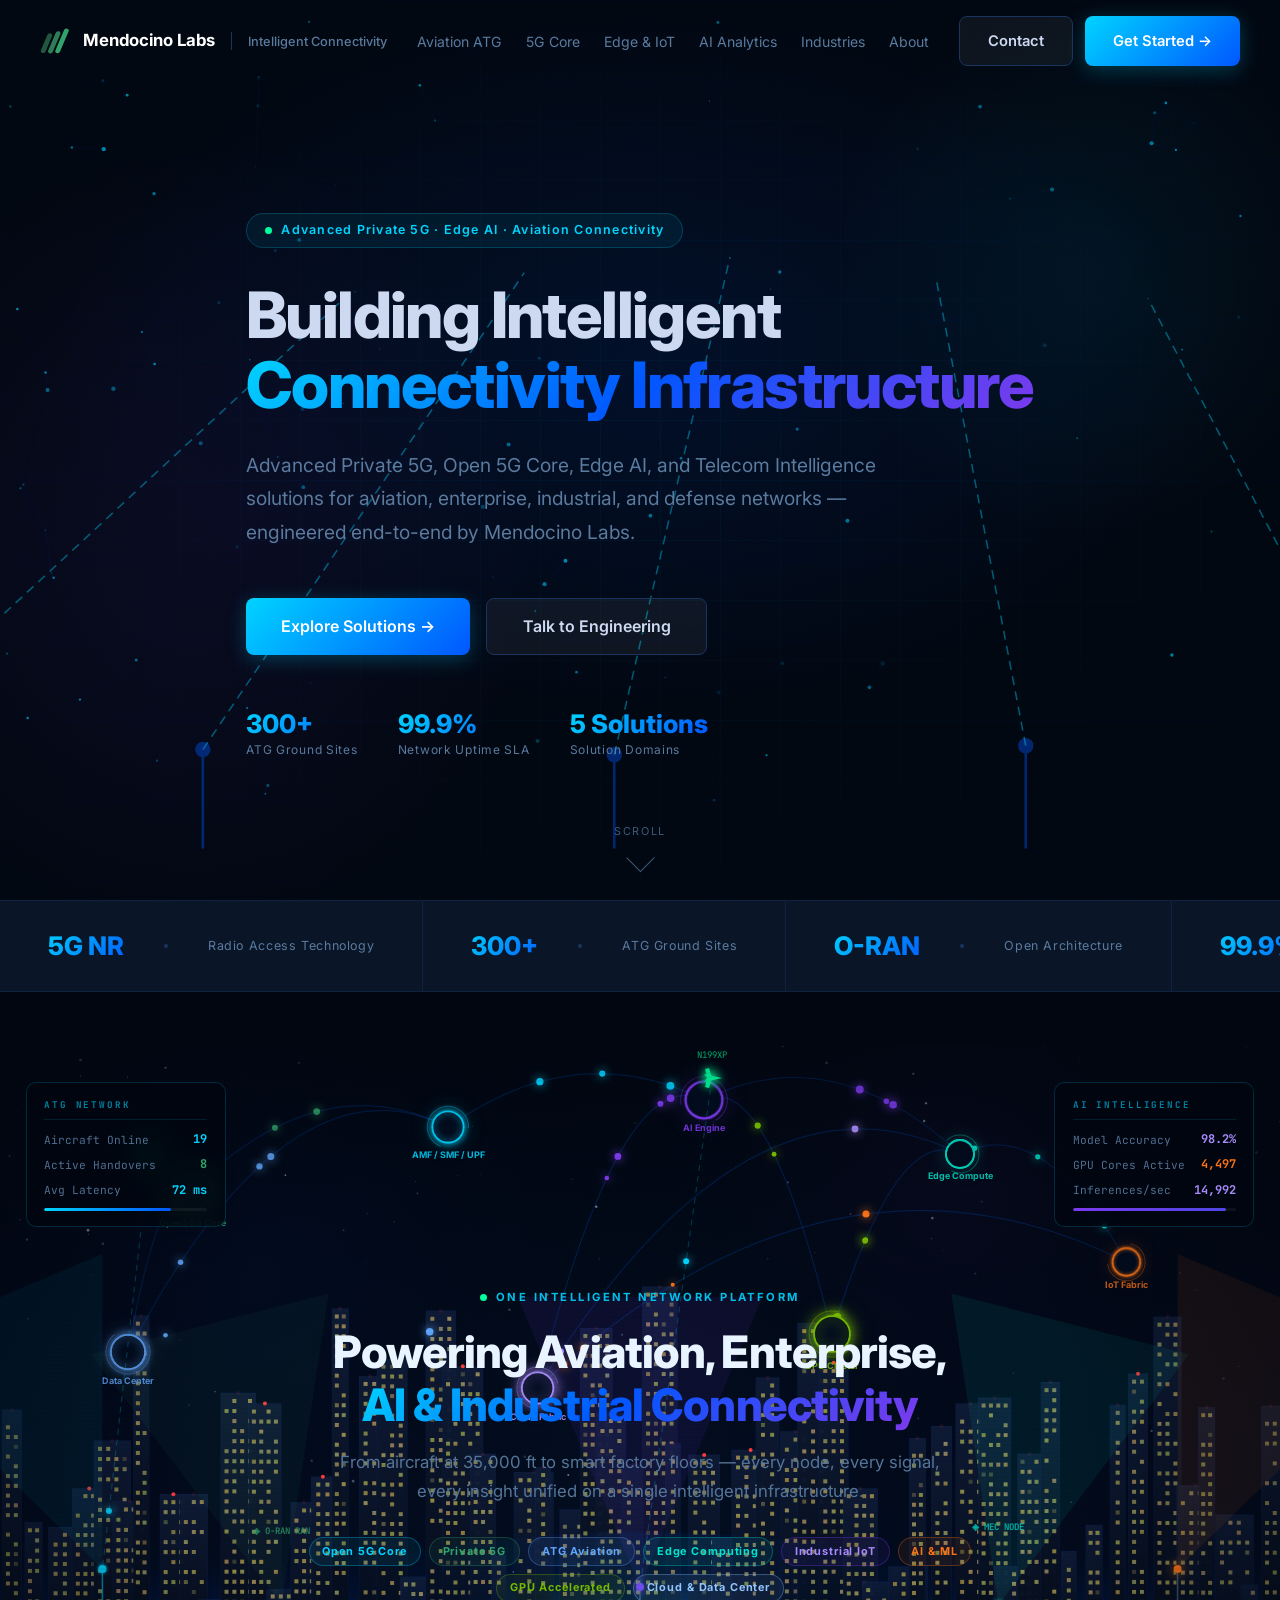
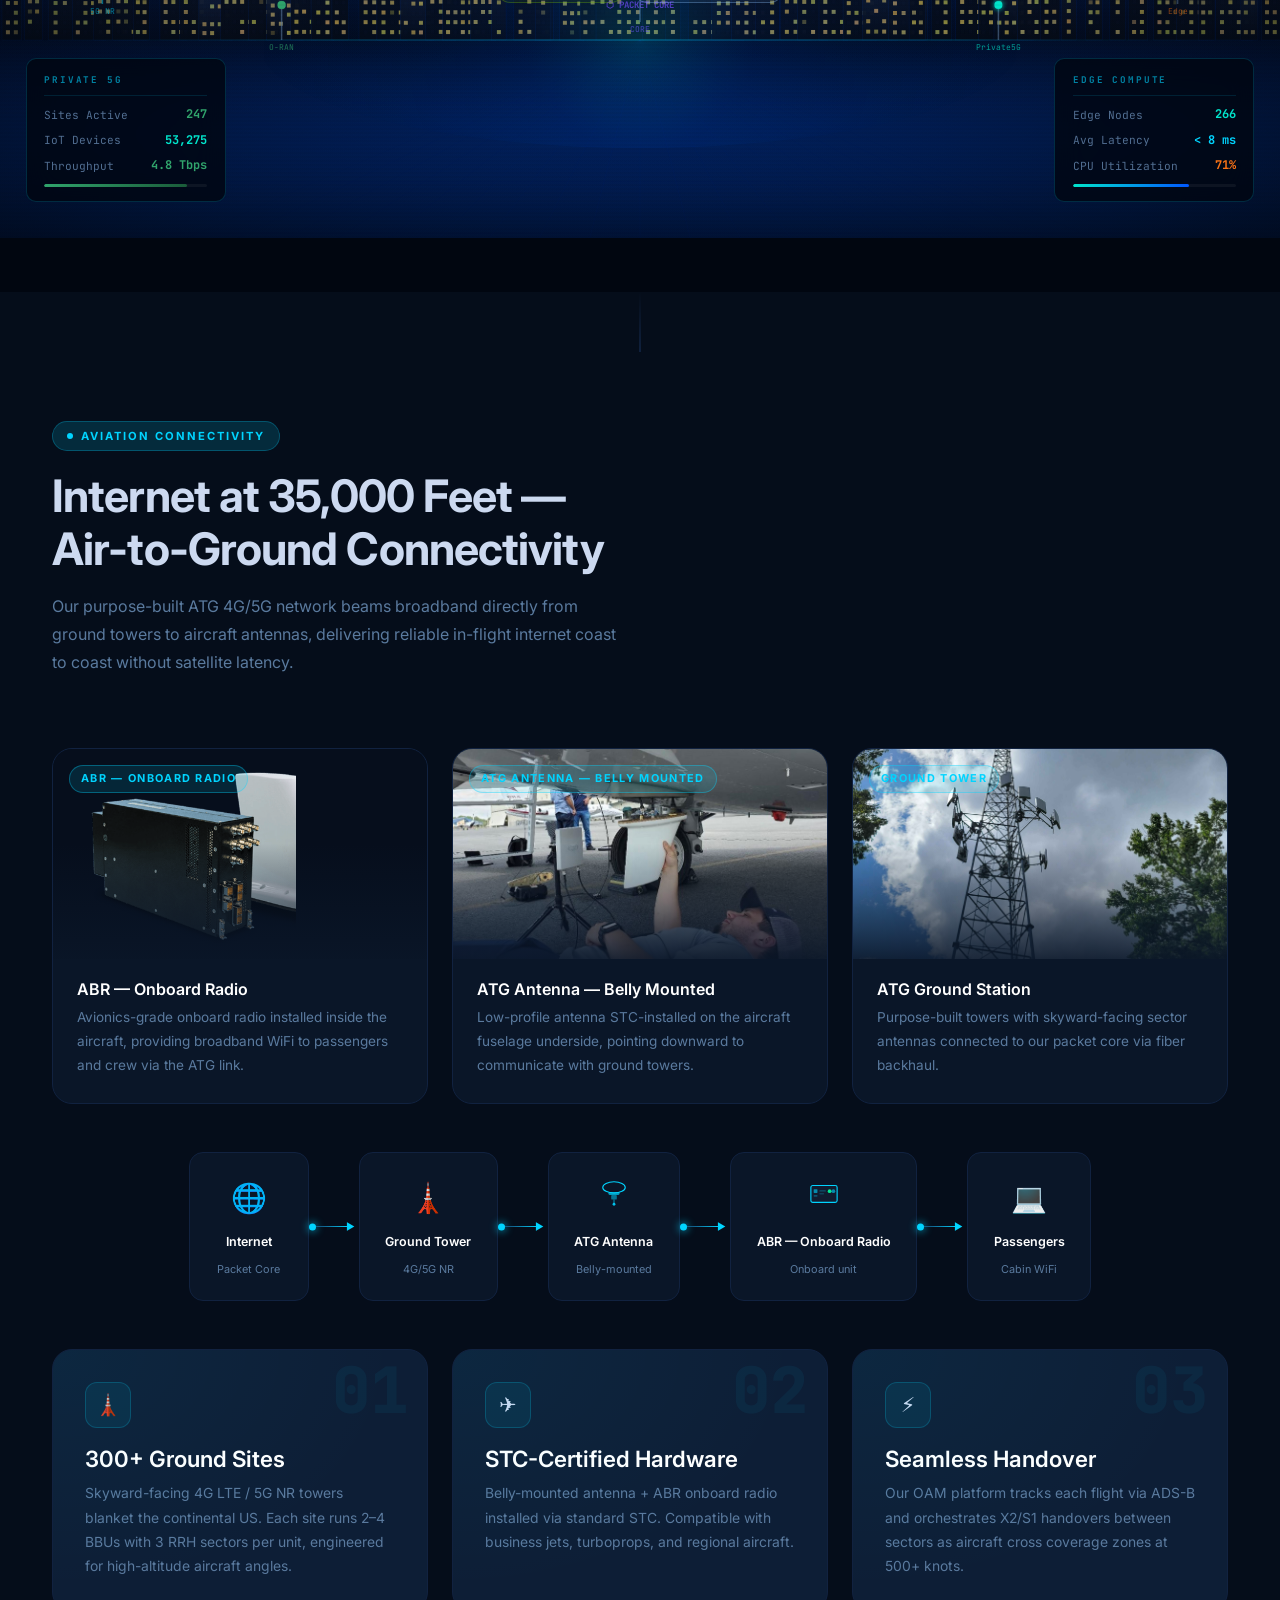
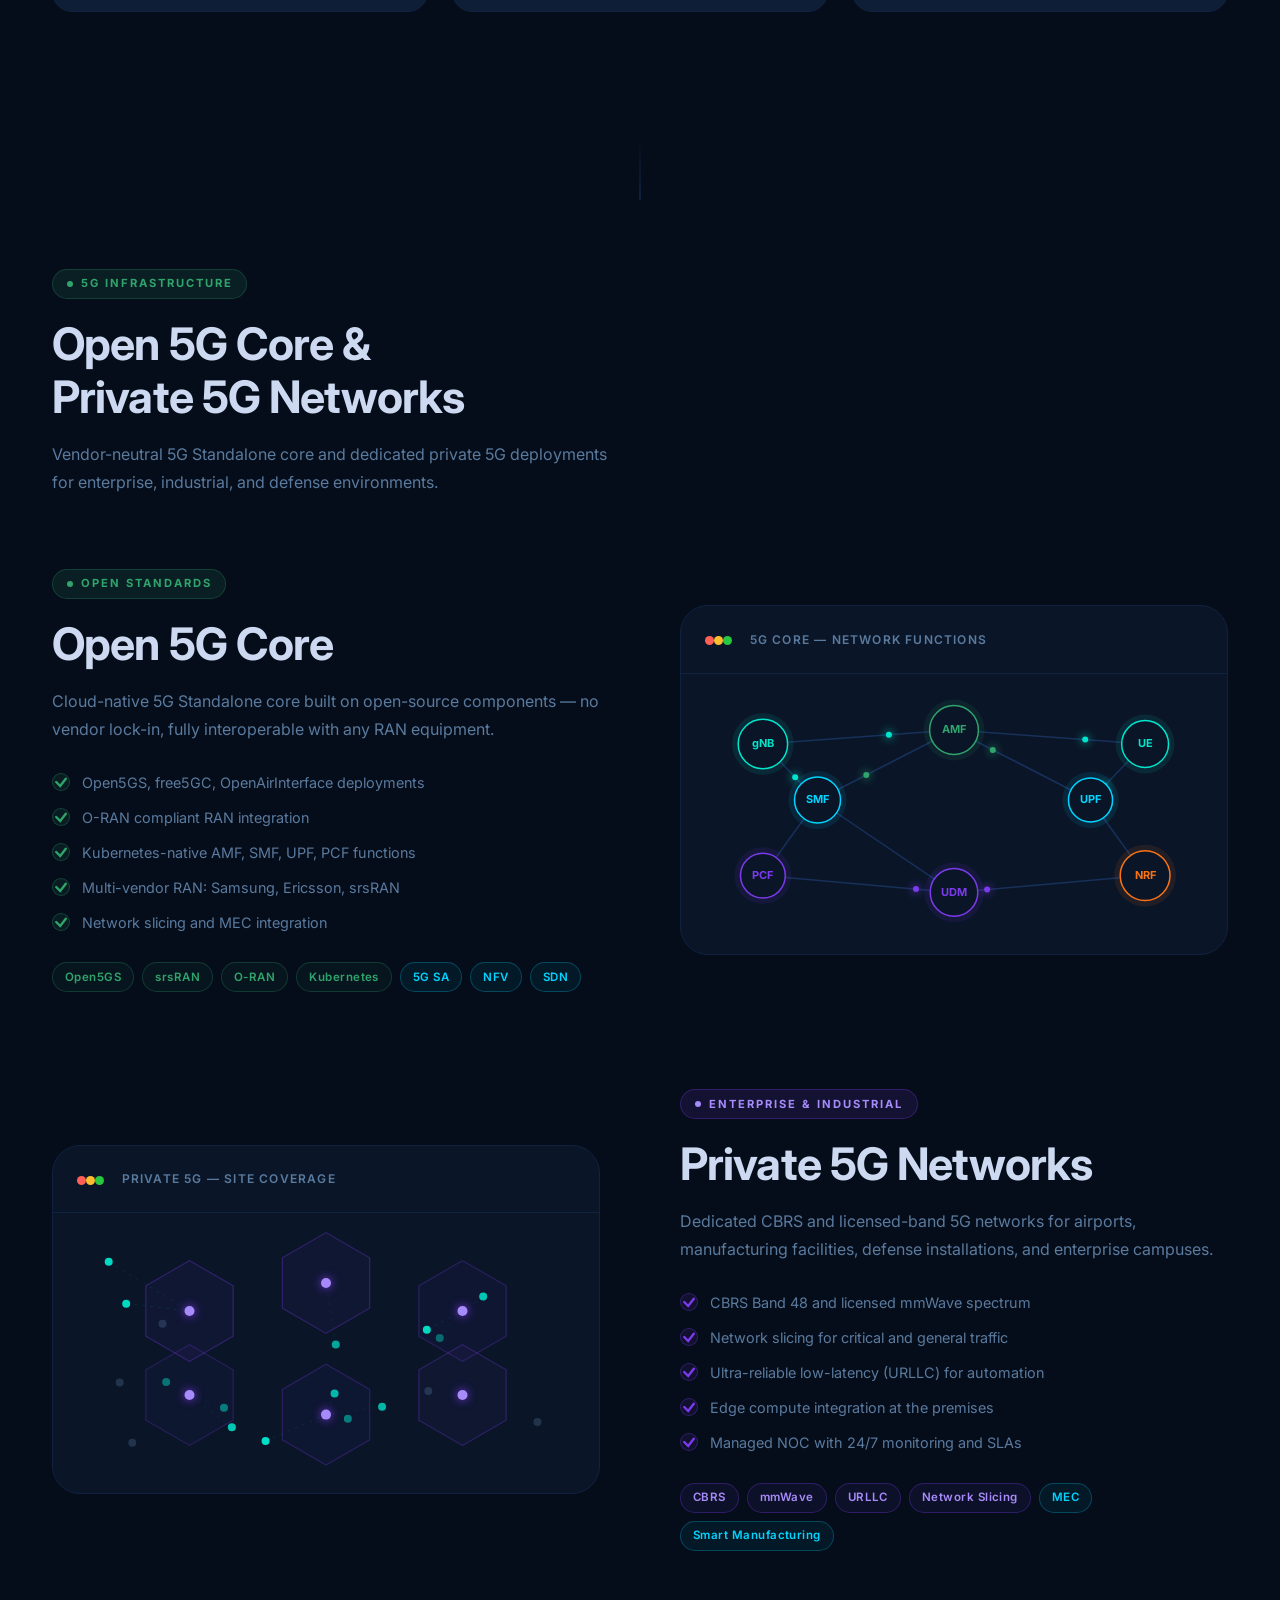
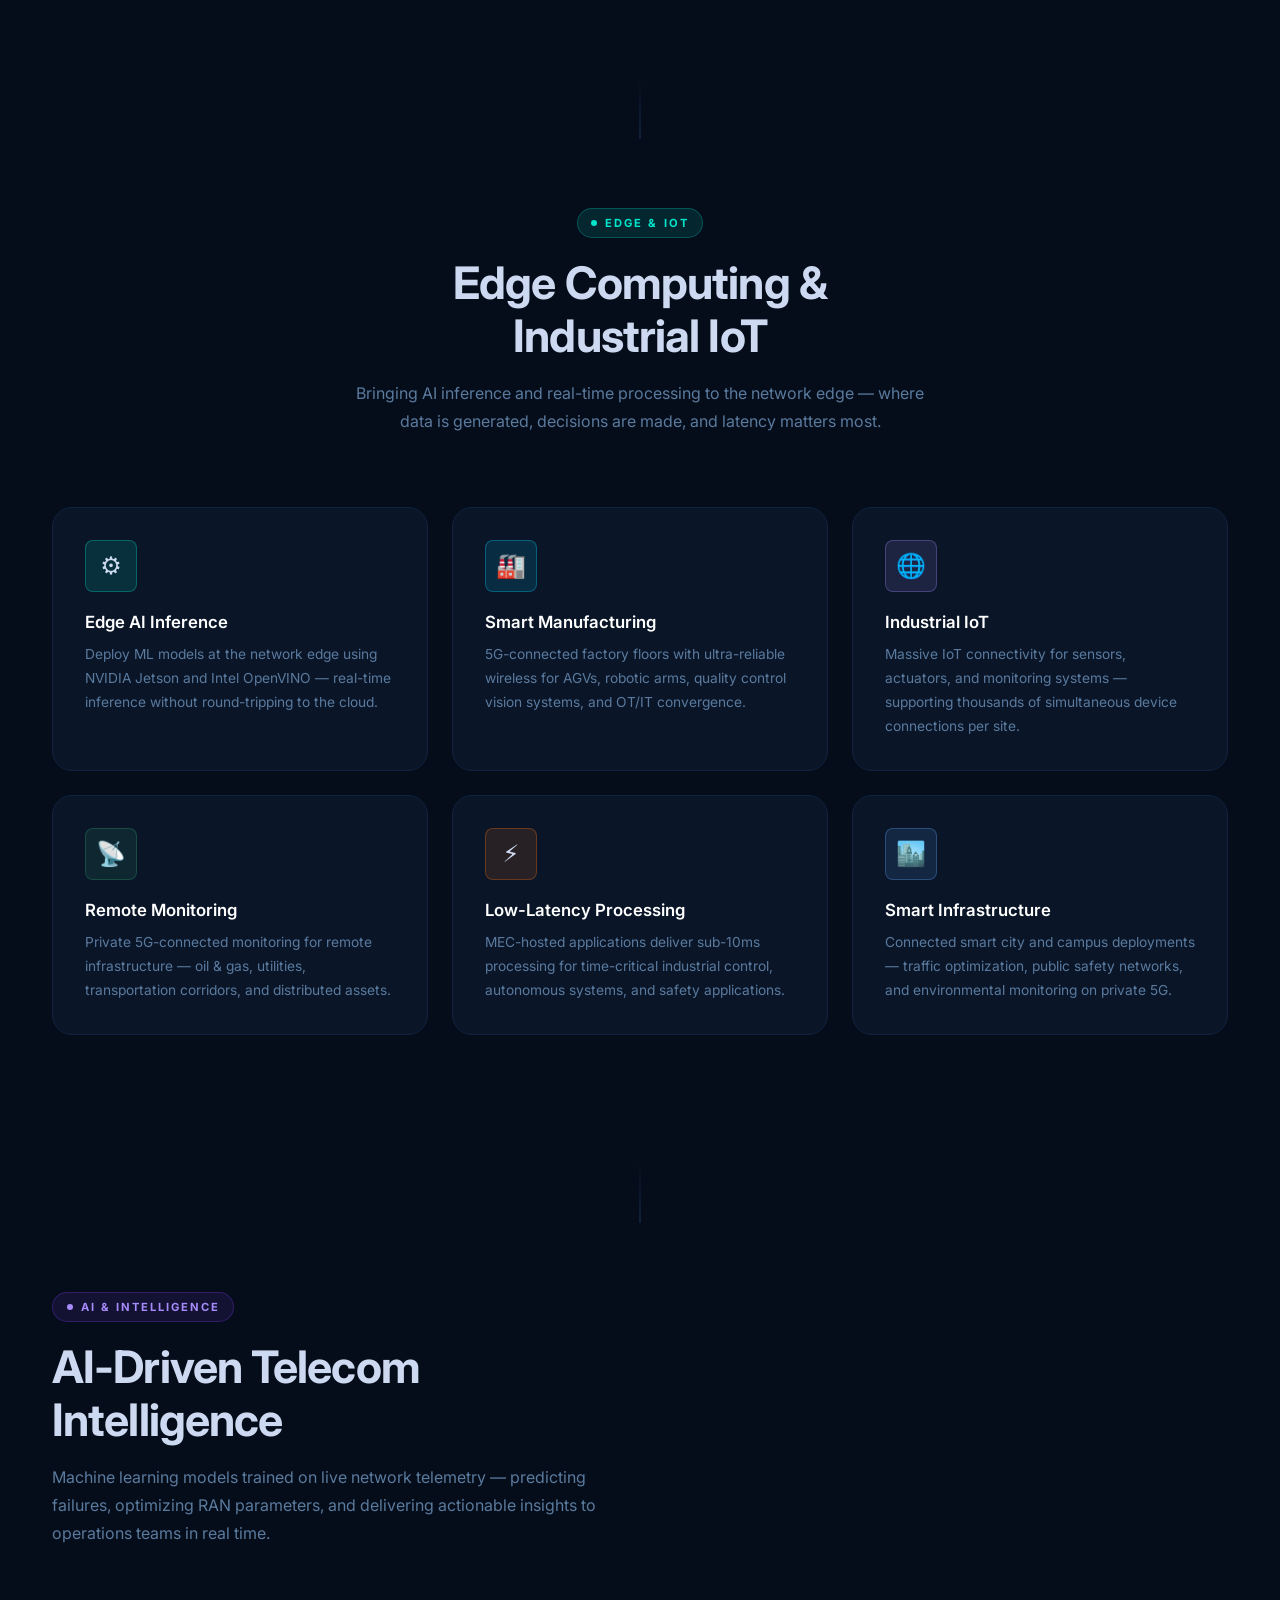
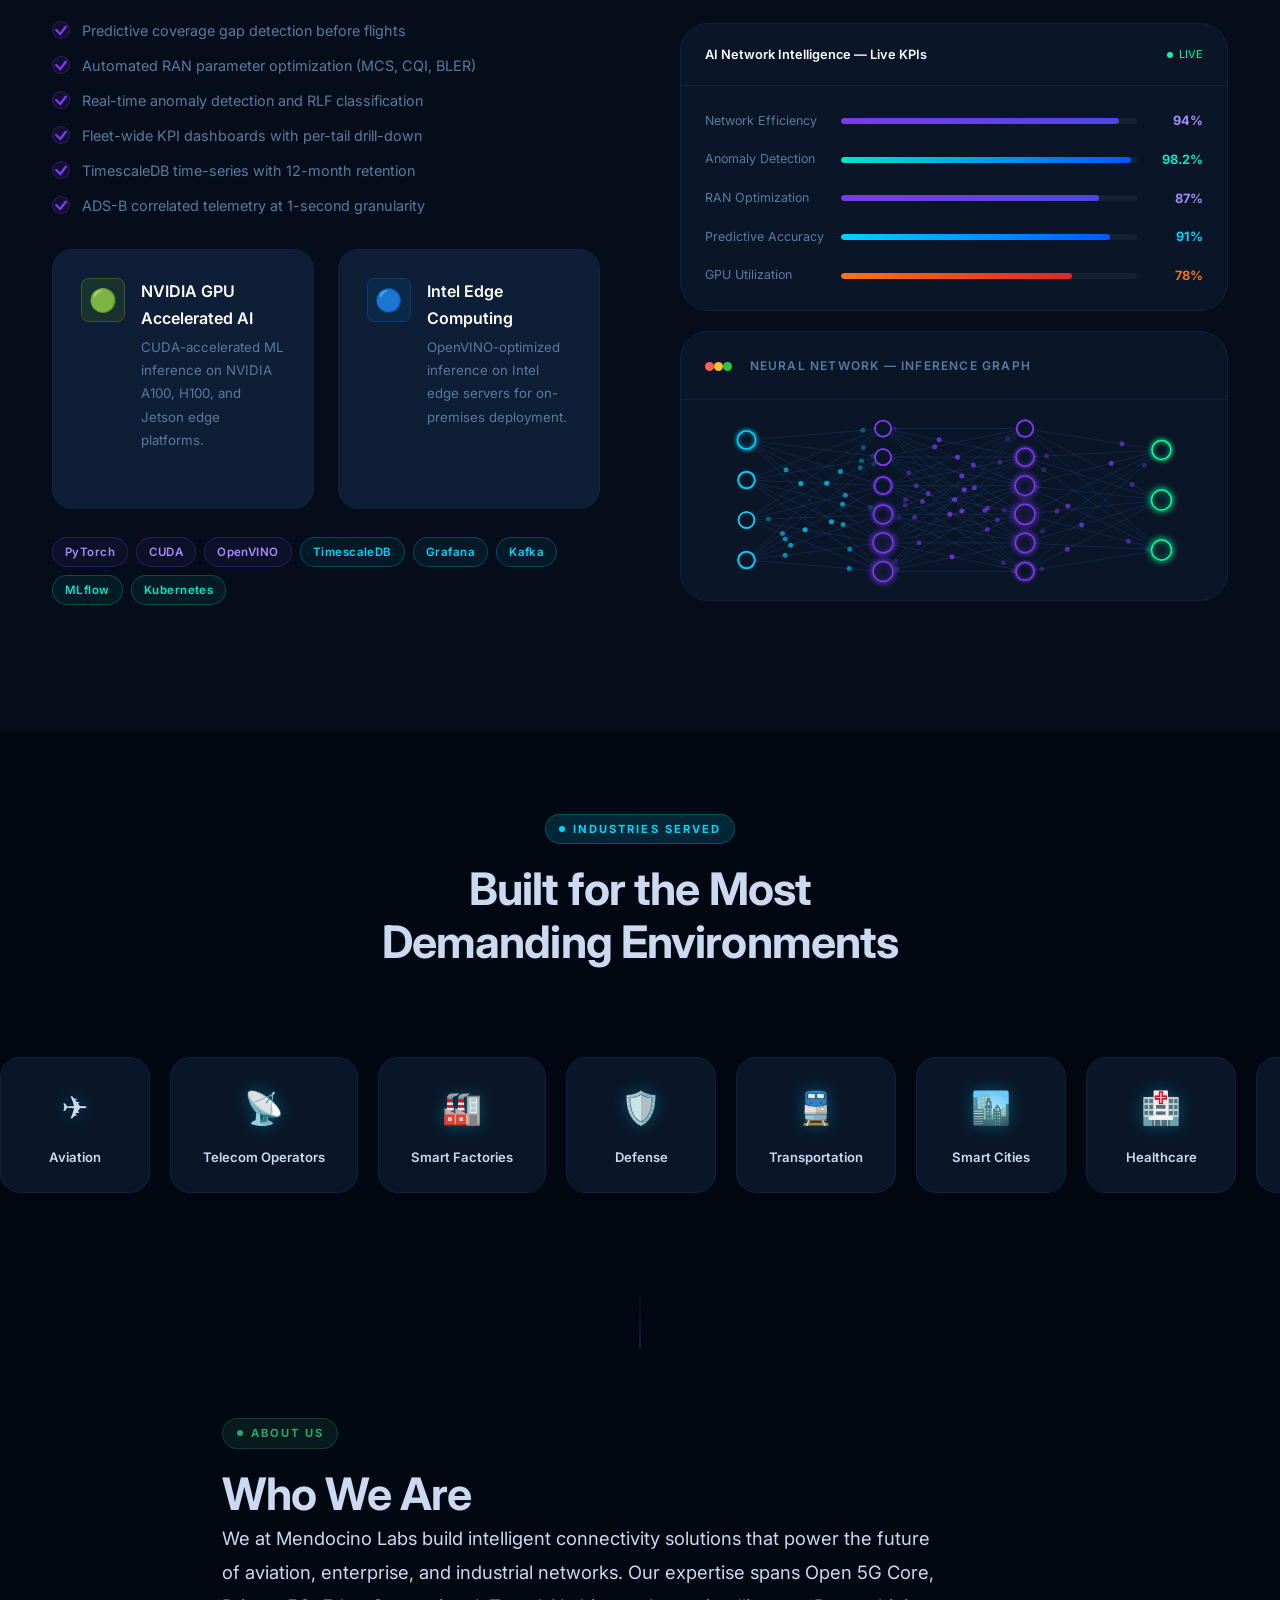
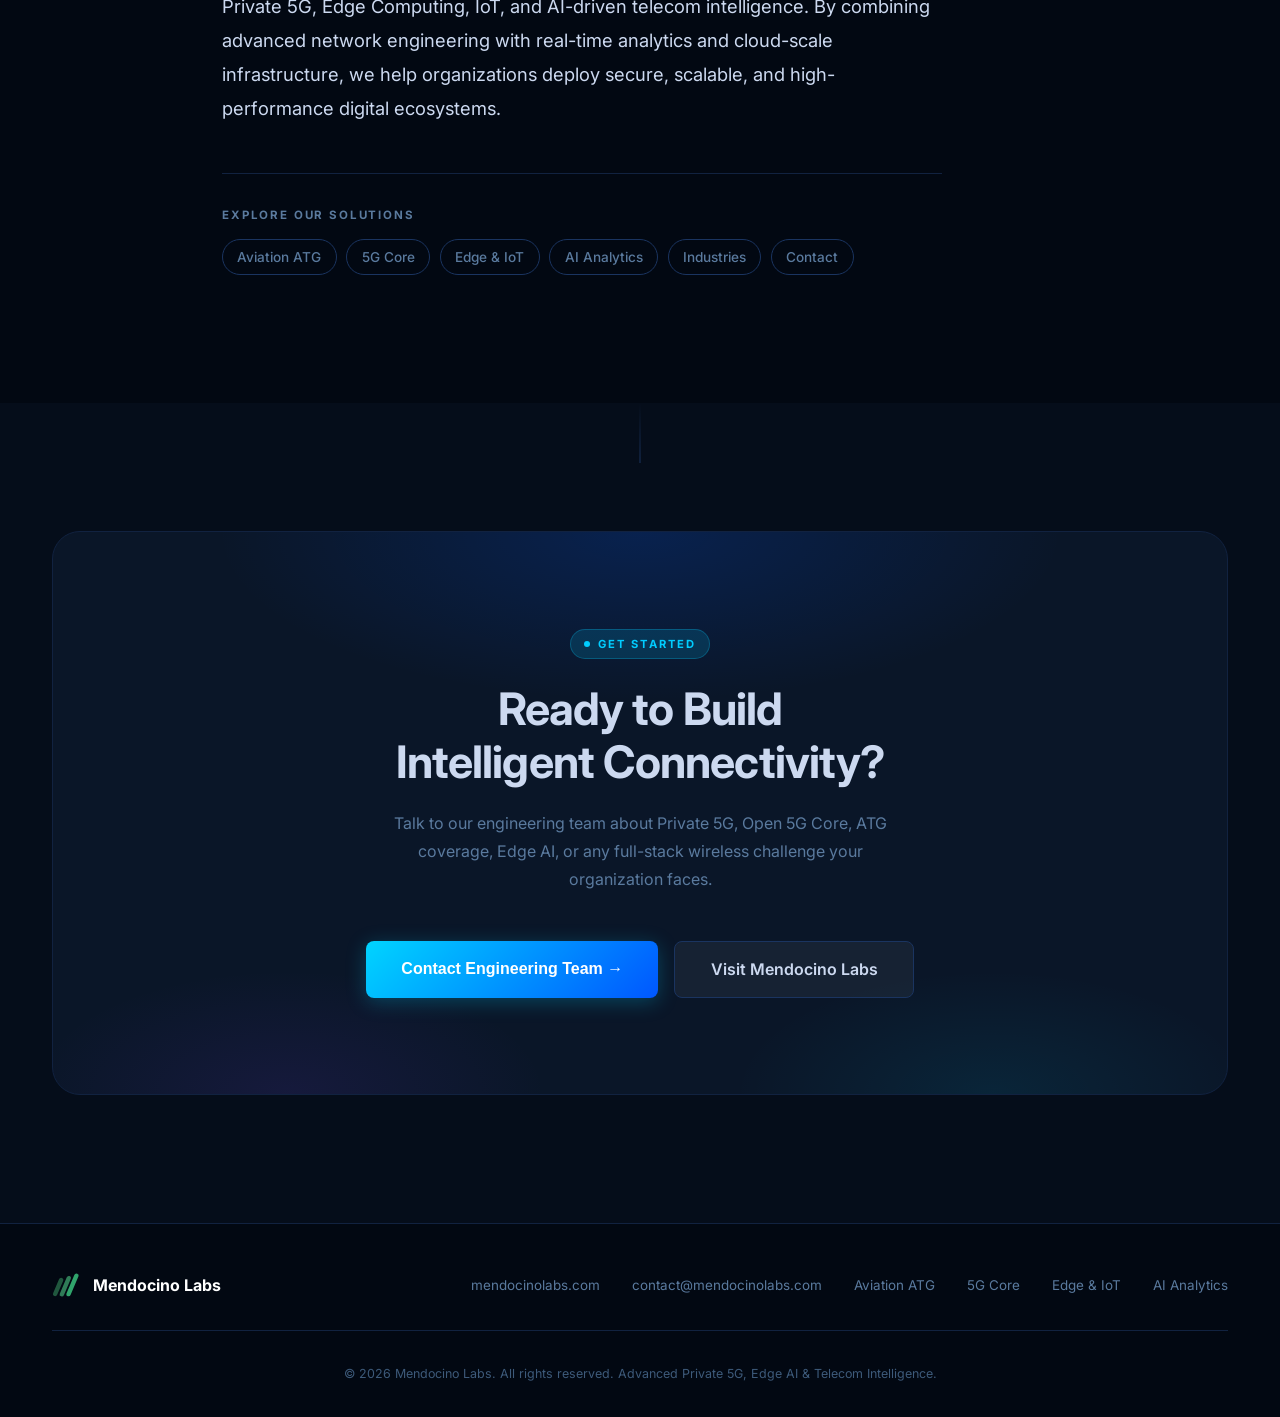
==== commit 16befdc4: "Add contact modal with inquiry type, name, email, message fields" ====
--- a/index.html
+++ b/index.html
@@ -621,7 +621,7 @@
       <p>Talk to our engineering team about Private 5G, Open 5G Core, ATG coverage,
          Edge AI, or any full-stack wireless challenge your organization faces.</p>
       <div class="cta-actions">
-        <a href="mailto:contact@mendocinolabs.com" class="btn btn-primary btn-lg">Contact Engineering Team &rarr;</a>
+        <button onclick="openContactModal()" class="btn btn-primary btn-lg">Contact Engineering Team &rarr;</button>
         <a href="https://www.mendocinolabs.com" target="_blank" class="btn btn-ghost btn-lg">Visit Mendocino Labs</a>
       </div>
     </div>
@@ -653,6 +653,44 @@
   </div>
 </footer>
 
+<!-- ══════════ CONTACT MODAL ══════════ -->
+<div id="contact-modal" class="cmodal-overlay" role="dialog" aria-modal="true" aria-labelledby="cmodal-title" aria-hidden="true">
+  <div class="cmodal-box">
+    <button class="cmodal-close" onclick="closeContactModal()" aria-label="Close">&times;</button>
+    <h3 id="cmodal-title">Contact Engineering Team</h3>
+    <p class="cmodal-sub">We'll get back to you within one business day.</p>
+    <form id="contact-form" onsubmit="submitContactForm(event)" novalidate>
+      <div class="cmodal-row">
+        <div class="cmodal-field">
+          <label for="cm-name">Name</label>
+          <input type="text" id="cm-name" placeholder="Your name" required autocomplete="name">
+        </div>
+        <div class="cmodal-field">
+          <label for="cm-email">Email</label>
+          <input type="email" id="cm-email" placeholder="you@example.com" required autocomplete="email">
+        </div>
+      </div>
+      <div class="cmodal-field">
+        <label>Select Subject</label>
+        <div class="cmodal-radio-group">
+          <label class="cmodal-radio"><input type="radio" name="cm-subject" value="General Inquiry" checked><span>General Inquiry</span></label>
+          <label class="cmodal-radio"><input type="radio" name="cm-subject" value="Interested in Products"><span>Interested in Products</span></label>
+          <label class="cmodal-radio"><input type="radio" name="cm-subject" value="Feedback"><span>Feedback</span></label>
+          <label class="cmodal-radio"><input type="radio" name="cm-subject" value="Investment Inquiry"><span>Investment Inquiry</span></label>
+        </div>
+      </div>
+      <div class="cmodal-field">
+        <label for="cm-message">Message</label>
+        <textarea id="cm-message" rows="4" placeholder="Write your message…" required></textarea>
+      </div>
+      <div class="cmodal-actions">
+        <button type="button" class="btn btn-ghost" onclick="closeContactModal()">Cancel</button>
+        <button type="submit" class="btn btn-primary">Send Message &rarr;</button>
+      </div>
+    </form>
+  </div>
+</div>
+
 <script src="main.js"></script>
 </body>
 </html>
--- a/style.css
+++ b/style.css
@@ -775,3 +775,80 @@
   .cine-hud { display: none; }
   .cine-letterbox { height: 4%; }
 }
+
+/* ══════════════ CONTACT MODAL ══════════════ */
+.cmodal-overlay {
+  display: none;
+  position: fixed; inset: 0; z-index: 2000;
+  background: rgba(2,8,18,0.82);
+  backdrop-filter: blur(8px);
+  align-items: center; justify-content: center;
+  padding: 1.5rem;
+}
+.cmodal-overlay.open { display: flex; }
+
+.cmodal-box {
+  position: relative; width: 100%; max-width: 560px;
+  background: #0d1726;
+  border: 1px solid var(--border);
+  border-radius: 20px;
+  padding: 2.5rem 2.5rem 2rem;
+  box-shadow: 0 24px 64px rgba(0,0,0,0.6);
+  animation: cmodal-in 0.25s cubic-bezier(.16,1,.3,1);
+}
+@keyframes cmodal-in {
+  from { opacity: 0; transform: translateY(20px) scale(0.97); }
+  to   { opacity: 1; transform: none; }
+}
+
+.cmodal-close {
+  position: absolute; top: 1.1rem; right: 1.25rem;
+  background: none; border: none;
+  color: var(--muted); font-size: 1.6rem; line-height: 1;
+  cursor: pointer; padding: 0.2rem 0.5rem; border-radius: 6px;
+  transition: color 0.2s, background 0.2s;
+}
+.cmodal-close:hover { color: var(--white); background: rgba(255,255,255,0.07); }
+
+.cmodal-box h3 { font-size: 1.35rem; font-weight: 700; margin-bottom: 0.3rem; color: var(--white); }
+.cmodal-sub { font-size: 0.87rem; color: var(--muted); margin-bottom: 1.8rem; }
+
+.cmodal-row { display: grid; grid-template-columns: 1fr 1fr; gap: 1rem; margin-bottom: 0; }
+
+.cmodal-field { display: flex; flex-direction: column; gap: 0.45rem; margin-bottom: 1.1rem; }
+.cmodal-field label {
+  font-size: 0.75rem; font-weight: 600; letter-spacing: 0.08em;
+  text-transform: uppercase; color: var(--muted);
+}
+.cmodal-field input,
+.cmodal-field textarea {
+  background: rgba(255,255,255,0.04);
+  border: 1px solid var(--border);
+  border-radius: 10px;
+  padding: 0.72rem 1rem;
+  color: var(--white);
+  font-size: 0.93rem; font-family: inherit;
+  resize: none; outline: none;
+  transition: border-color 0.2s;
+}
+.cmodal-field input::placeholder,
+.cmodal-field textarea::placeholder { color: var(--muted); }
+.cmodal-field input:focus,
+.cmodal-field textarea:focus { border-color: var(--cyan); }
+
+.cmodal-radio-group { display: flex; flex-wrap: wrap; gap: 0.65rem; }
+.cmodal-radio { display: flex; align-items: center; gap: 0.5rem; cursor: pointer; }
+.cmodal-radio input[type="radio"] { accent-color: var(--cyan); width: 16px; height: 16px; cursor: pointer; flex-shrink: 0; }
+.cmodal-radio span { font-size: 0.87rem; color: var(--text); white-space: nowrap; }
+
+.cmodal-actions {
+  display: flex; gap: 0.75rem; justify-content: flex-end;
+  margin-top: 1.8rem; padding-top: 1.4rem;
+  border-top: 1px solid var(--border);
+}
+
+@media (max-width: 540px) {
+  .cmodal-box { padding: 2rem 1.4rem 1.6rem; }
+  .cmodal-row { grid-template-columns: 1fr; }
+  .cmodal-radio span { white-space: normal; }
+}
